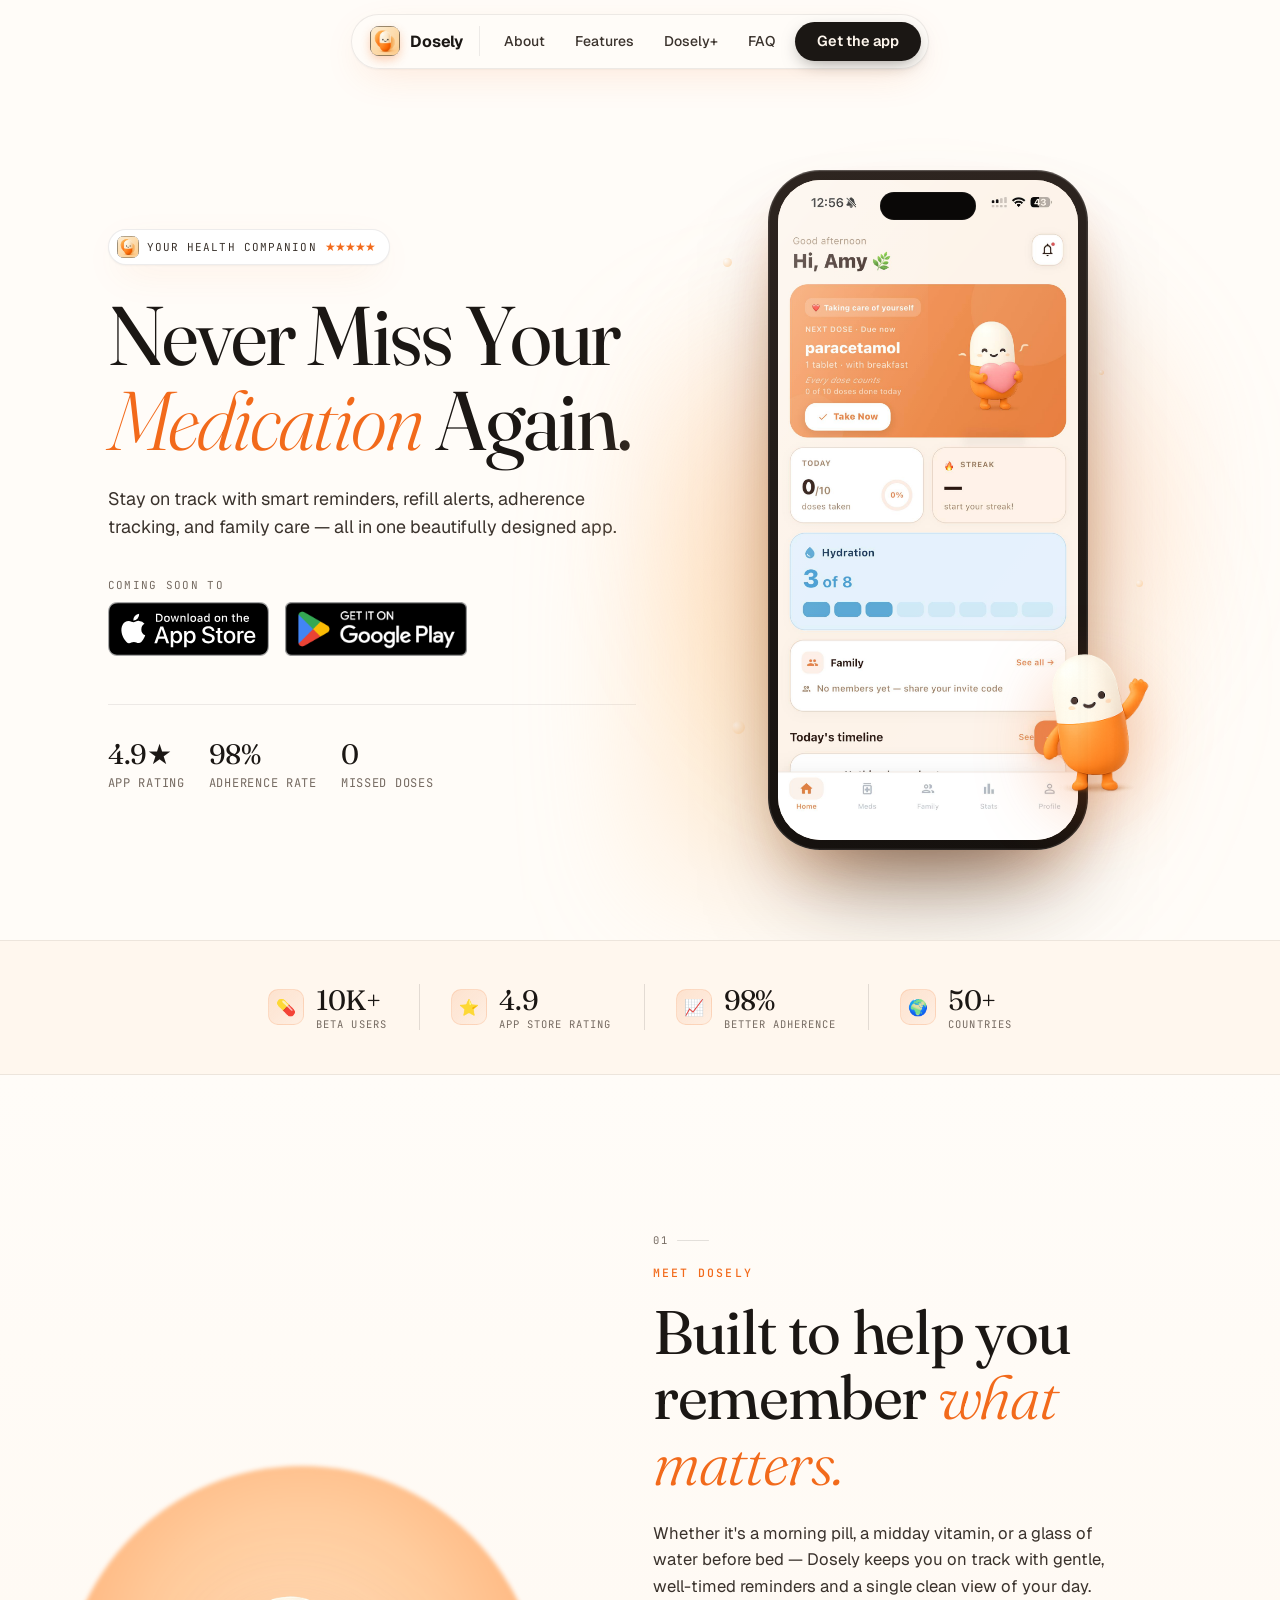
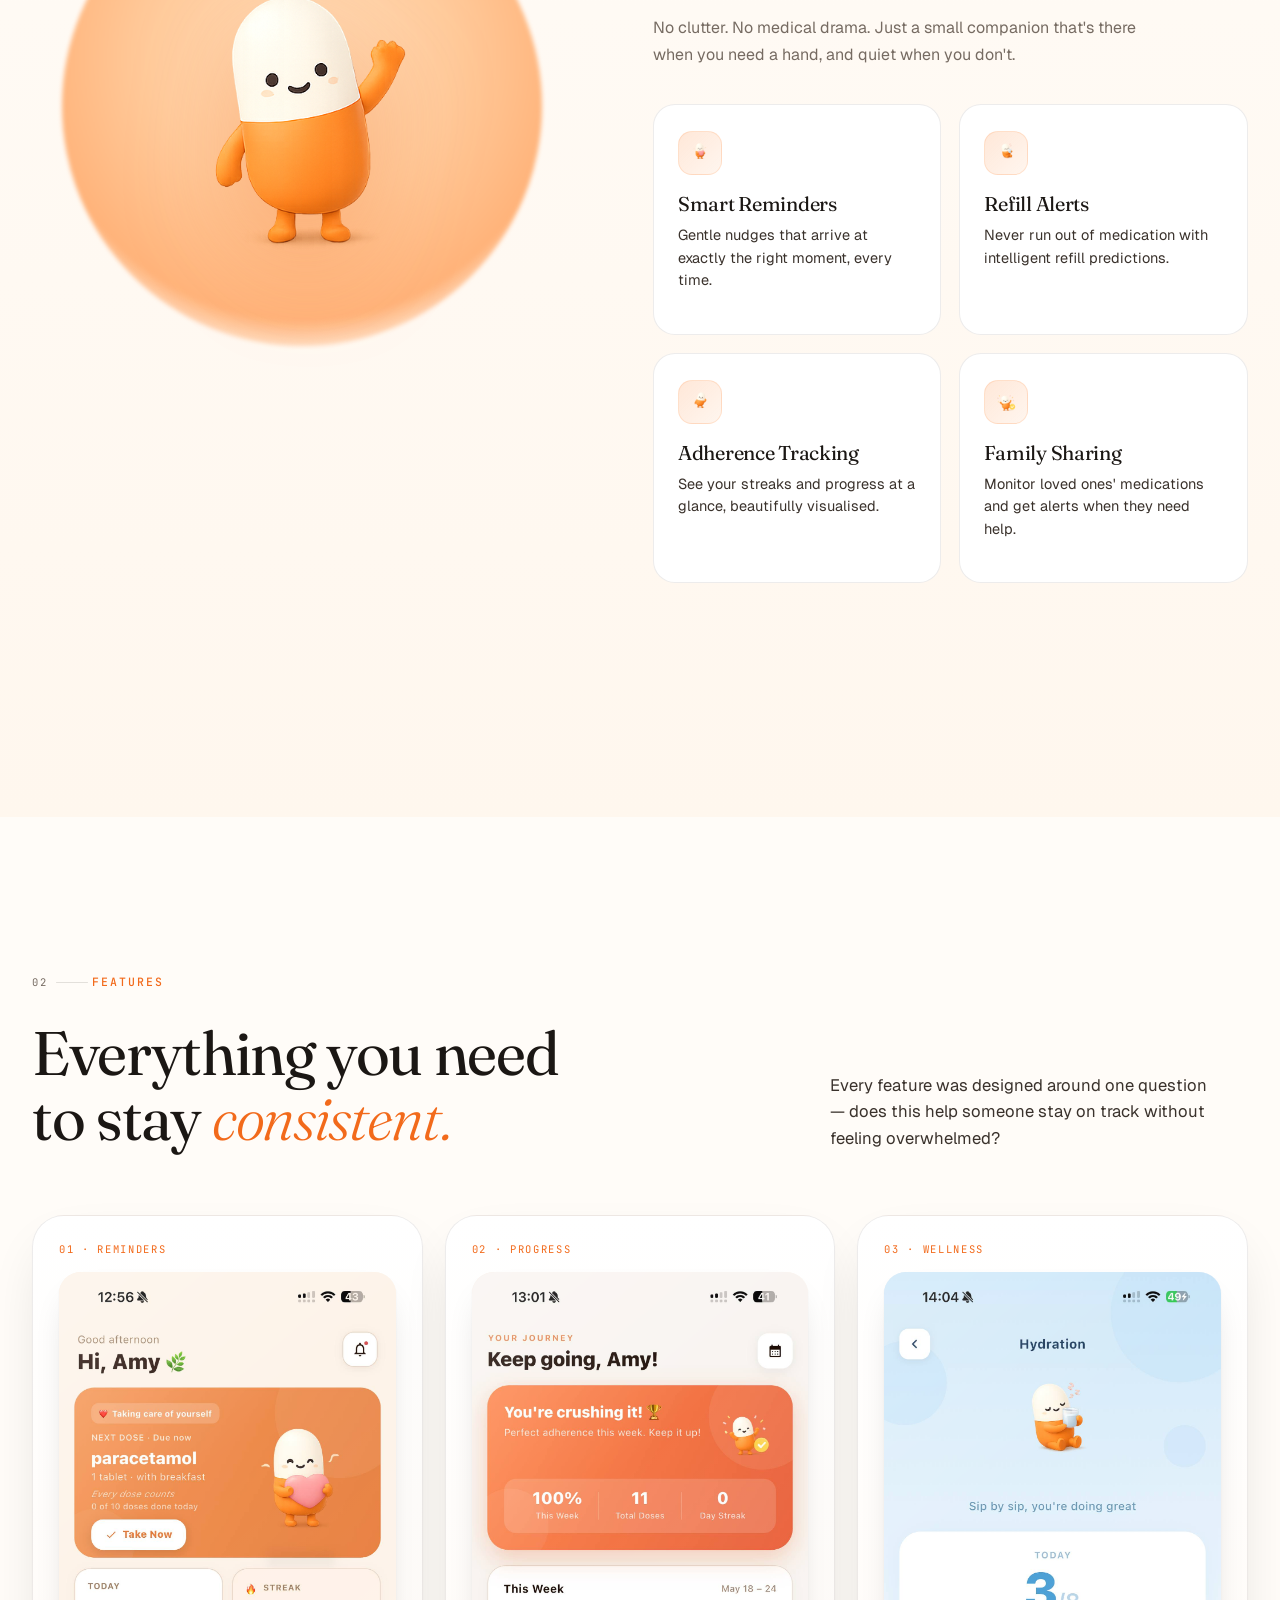
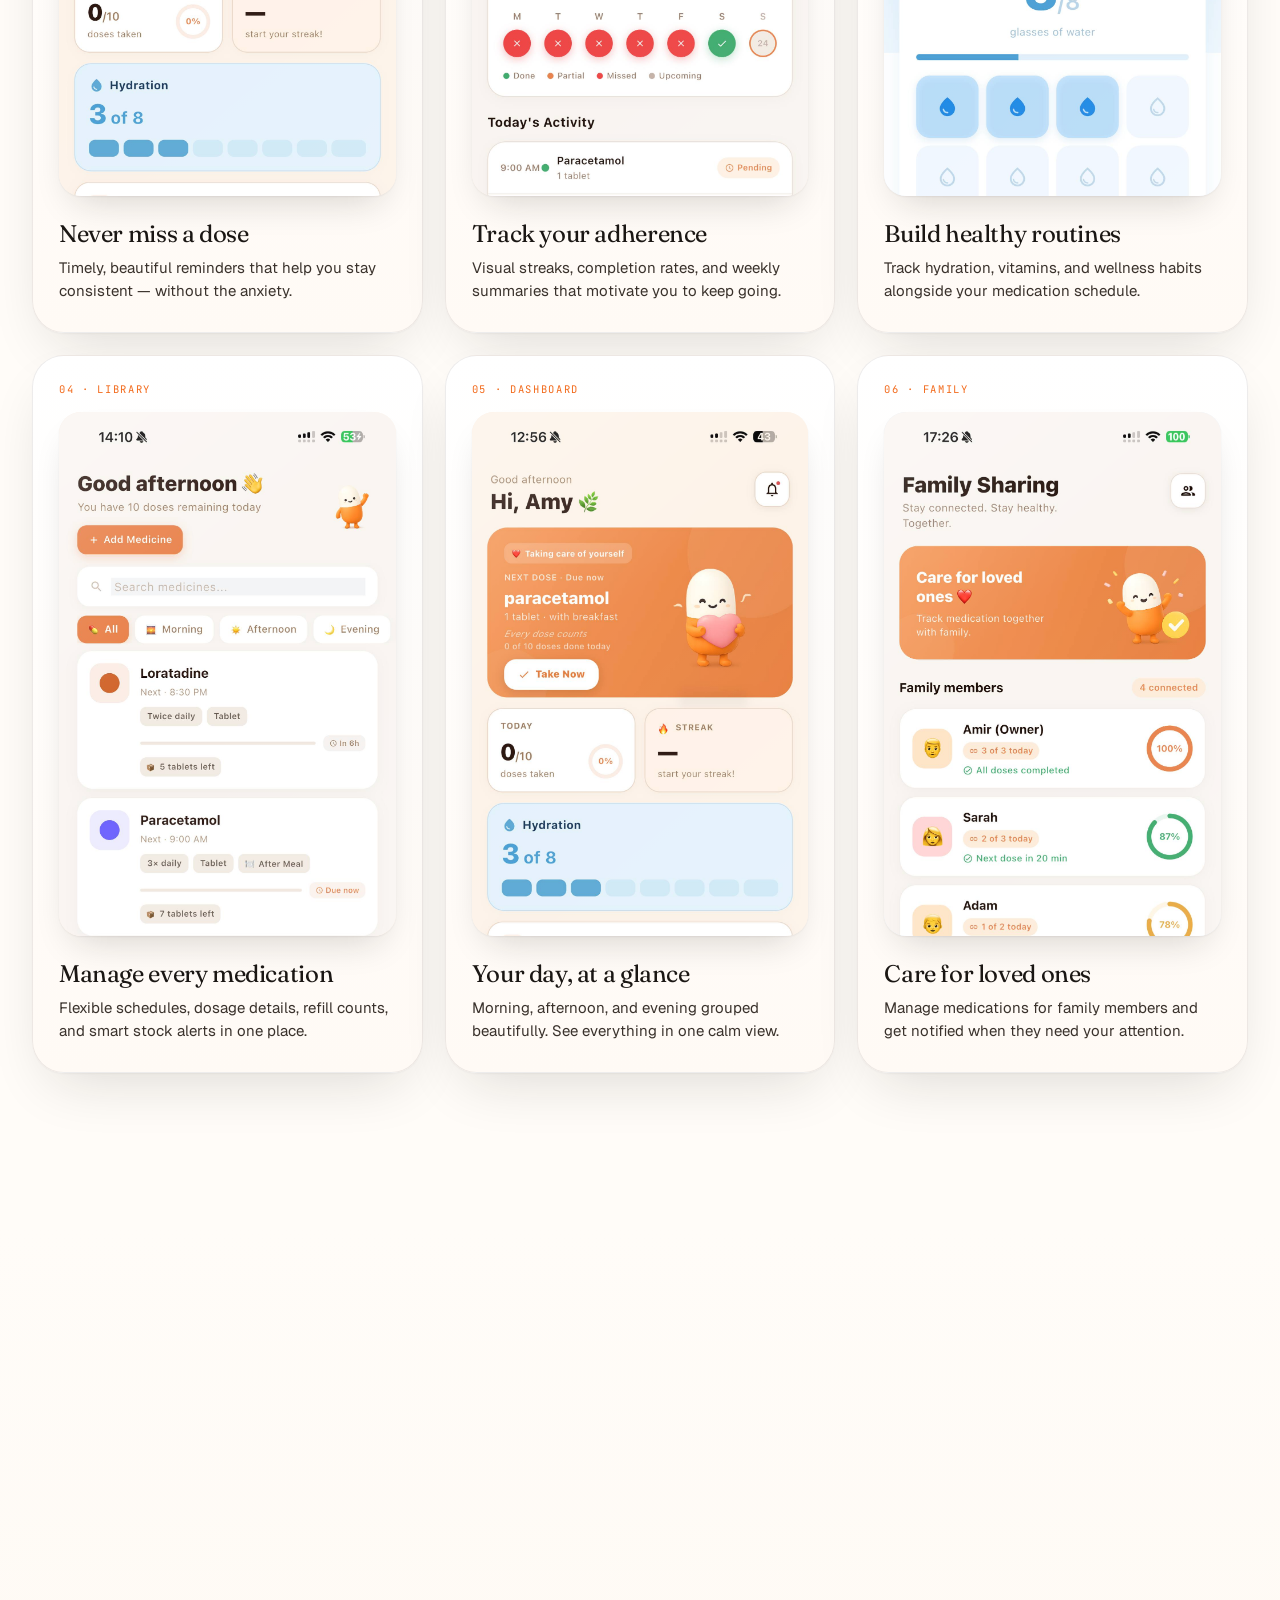
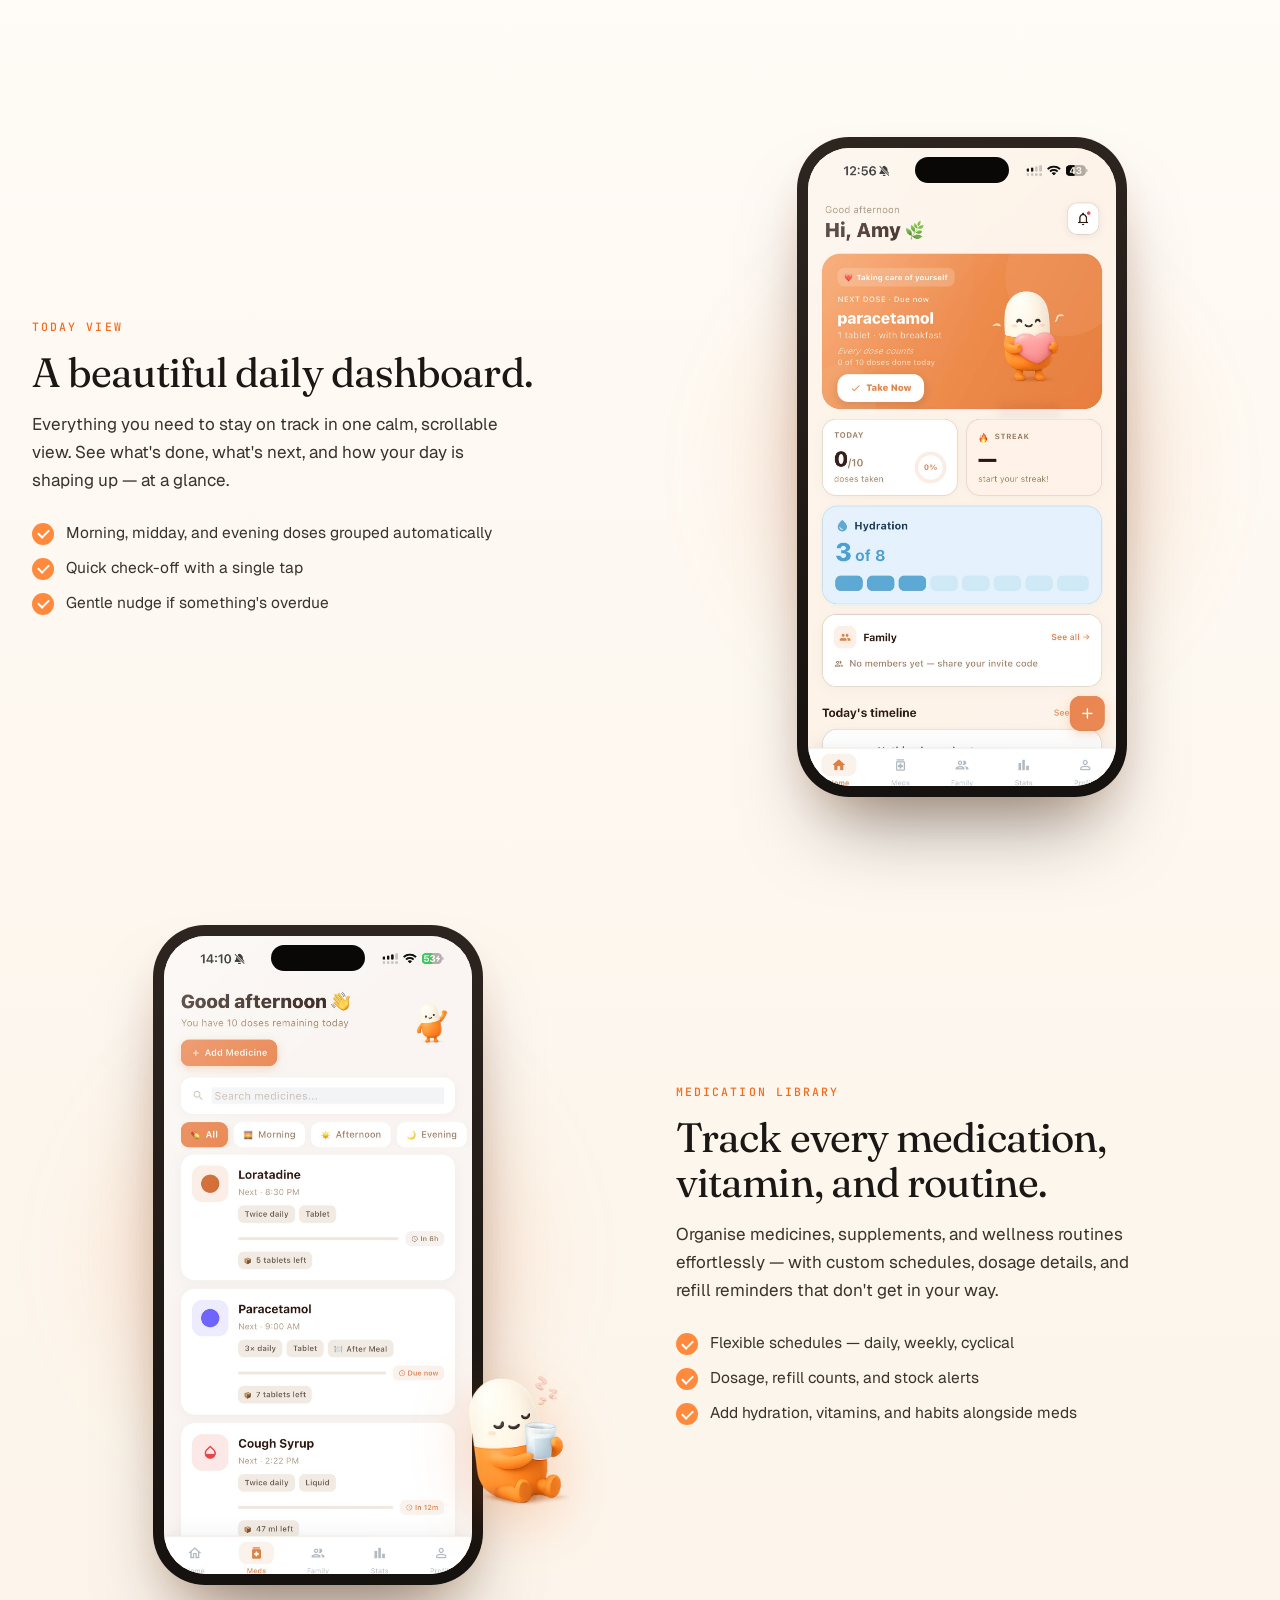
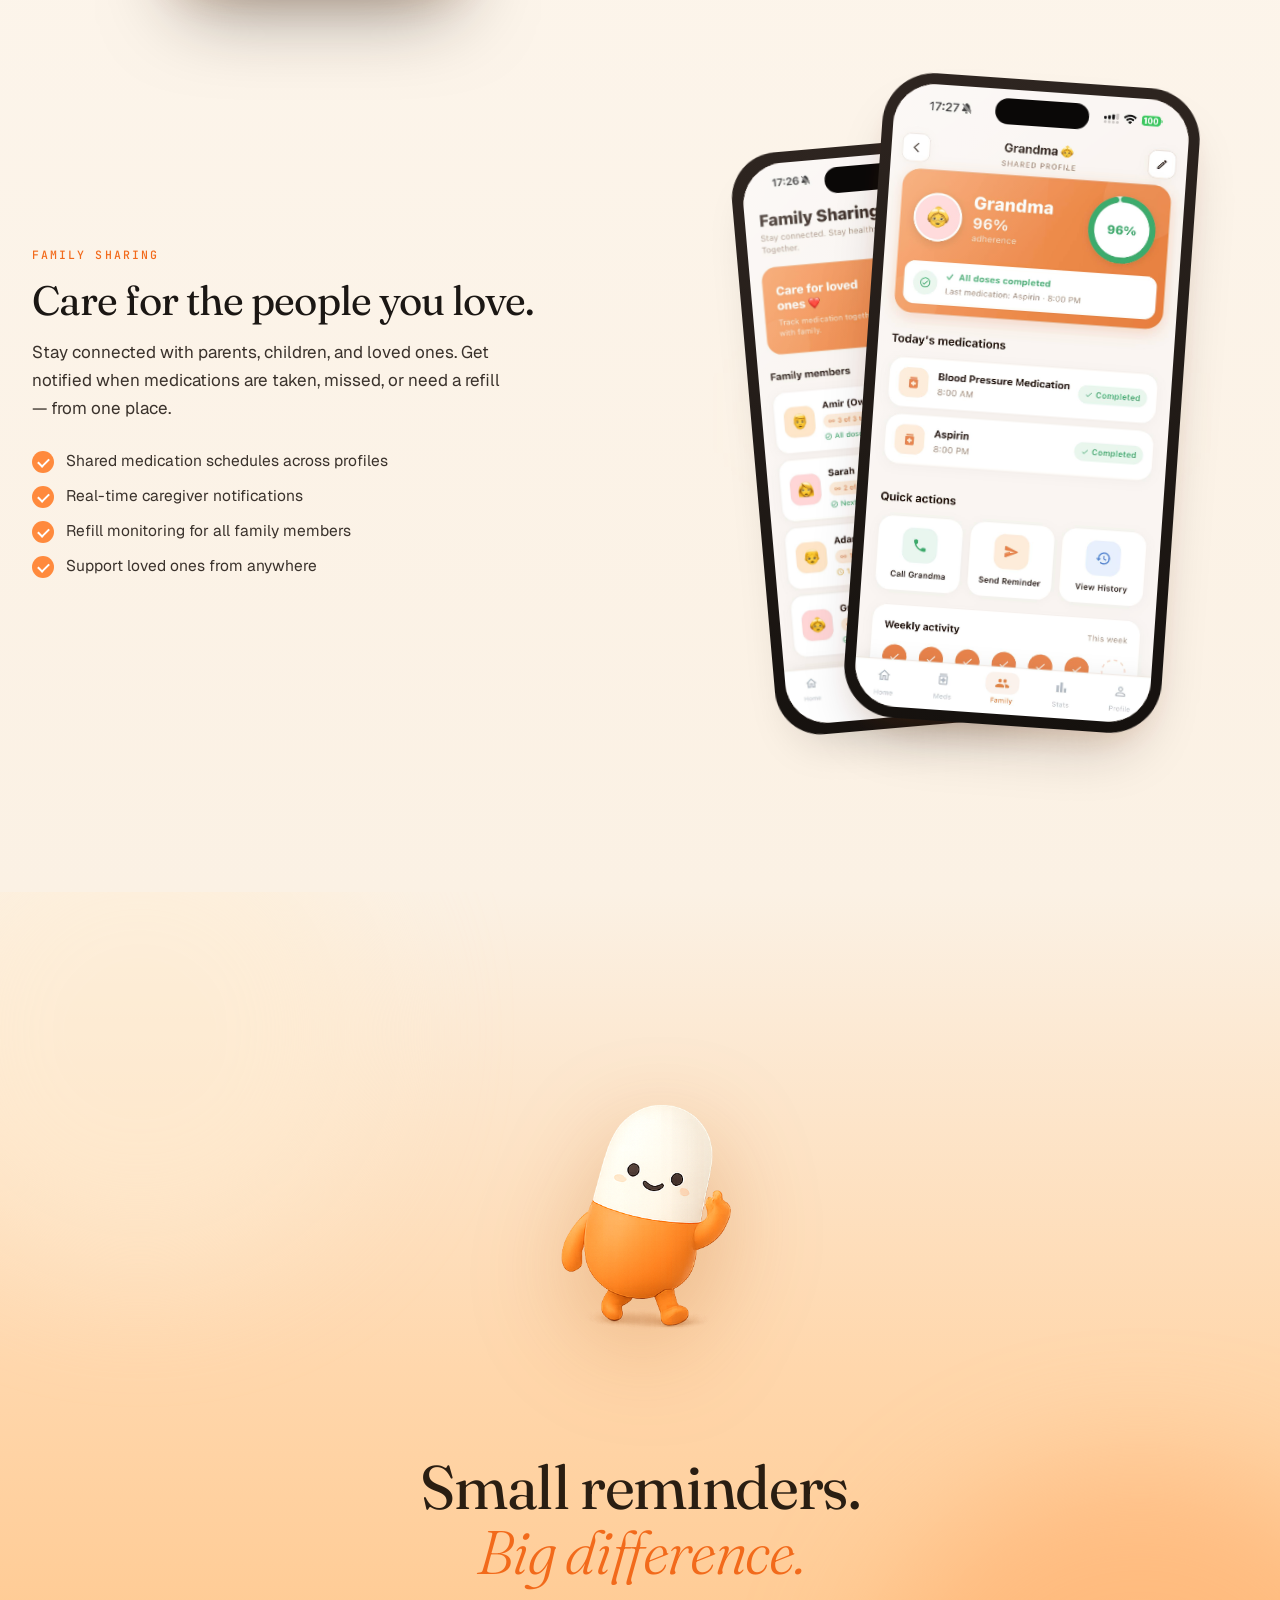
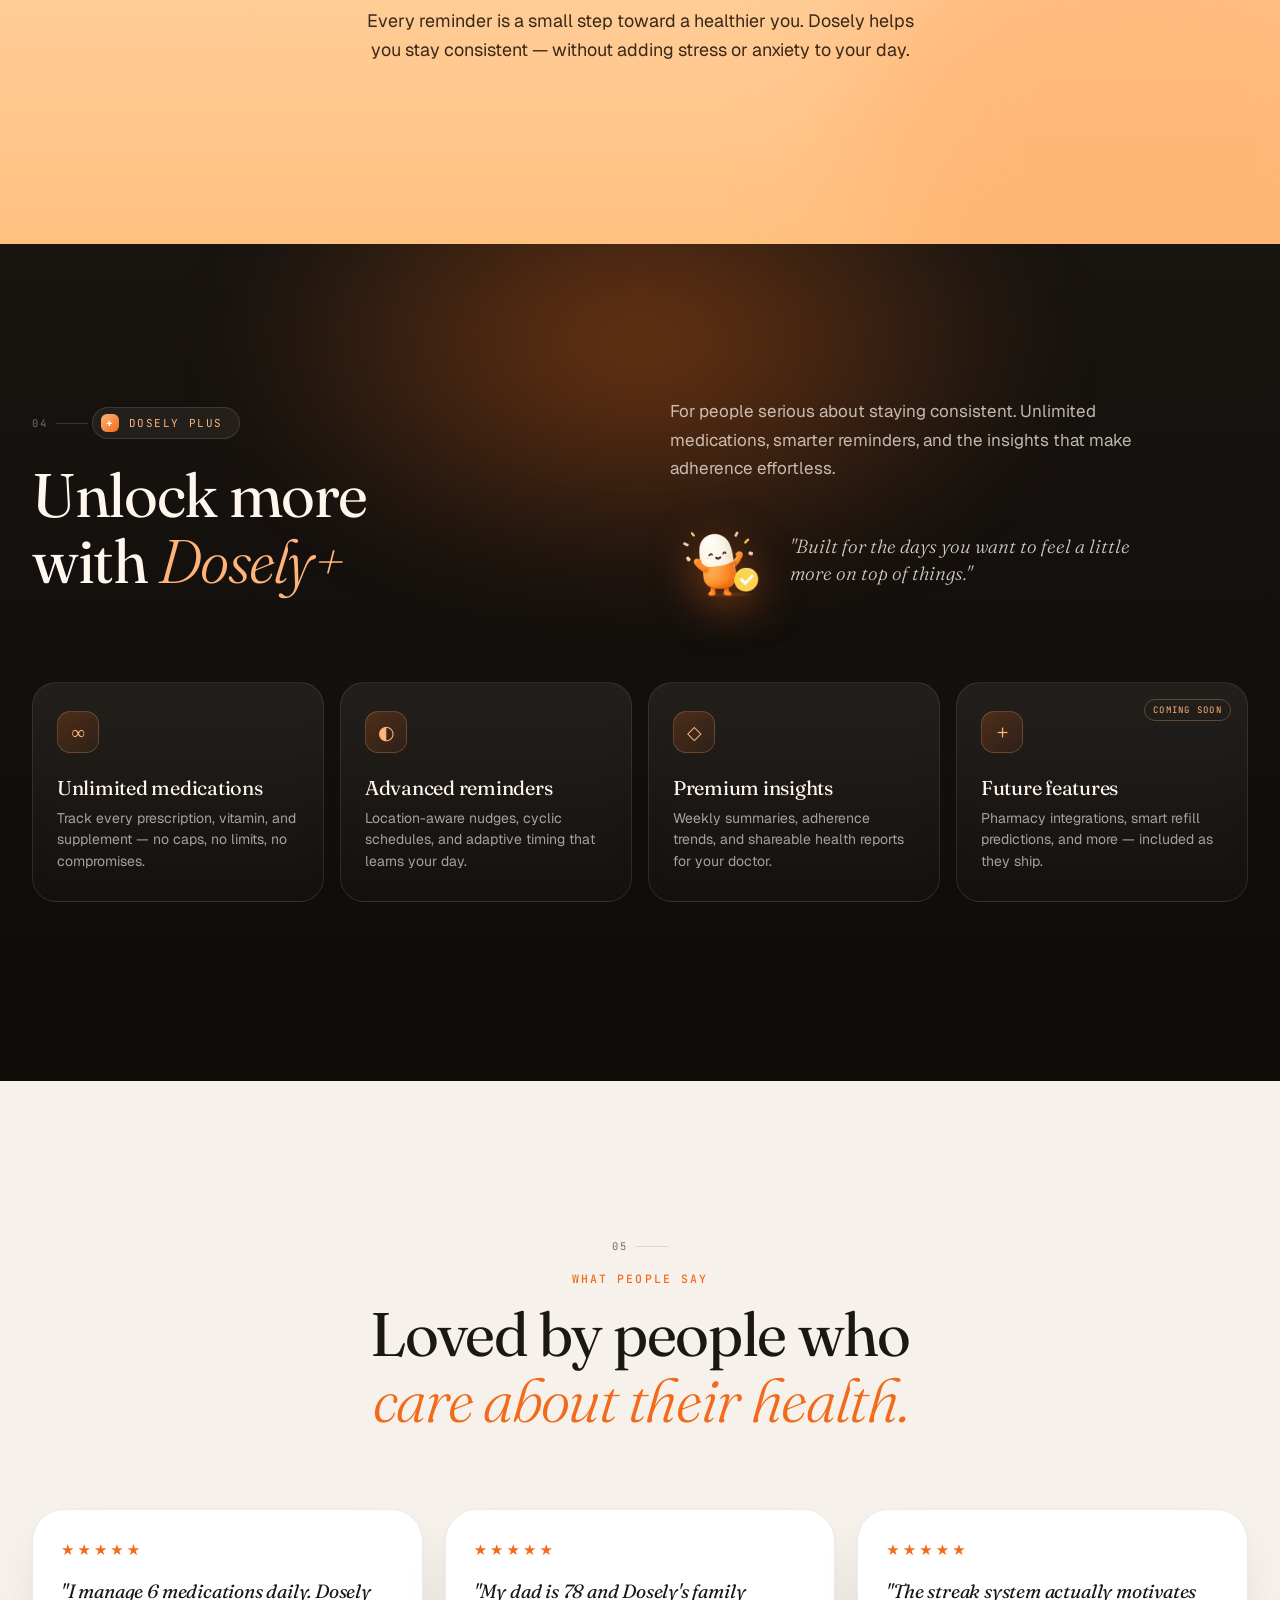
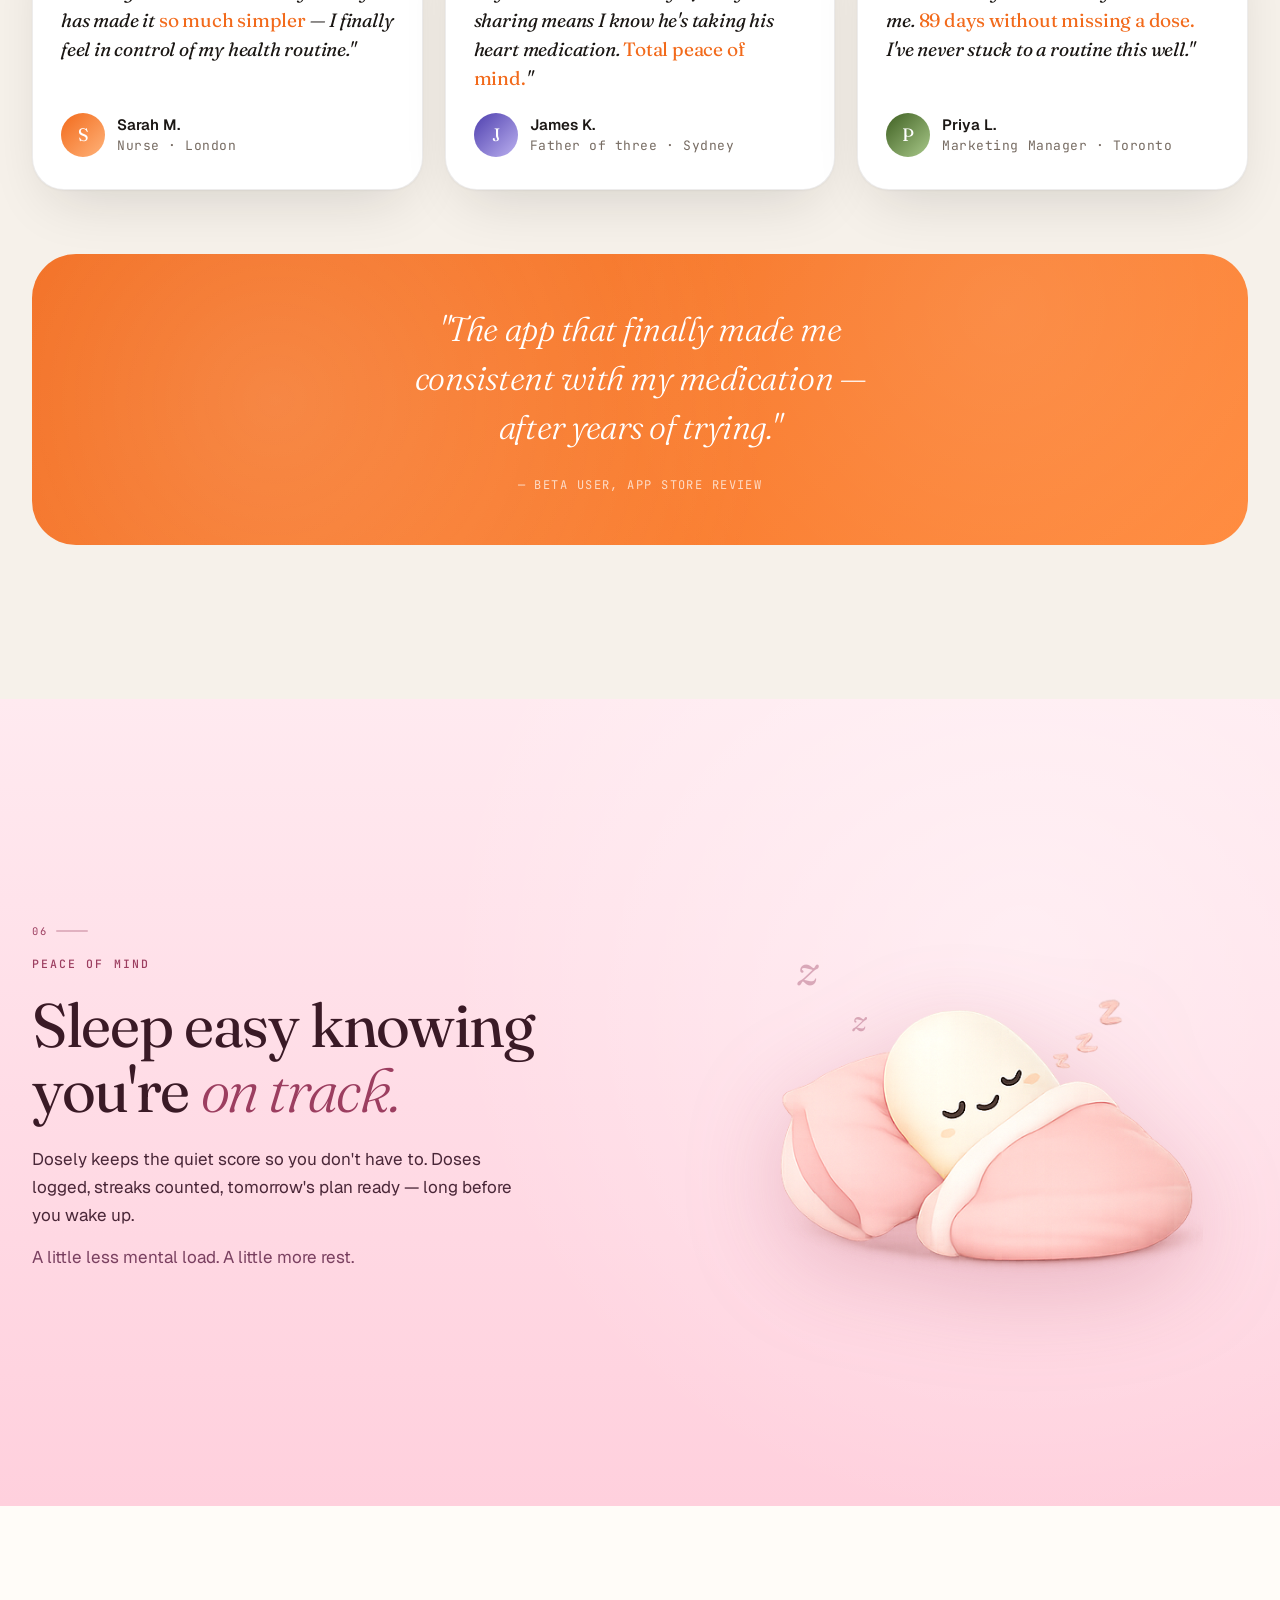
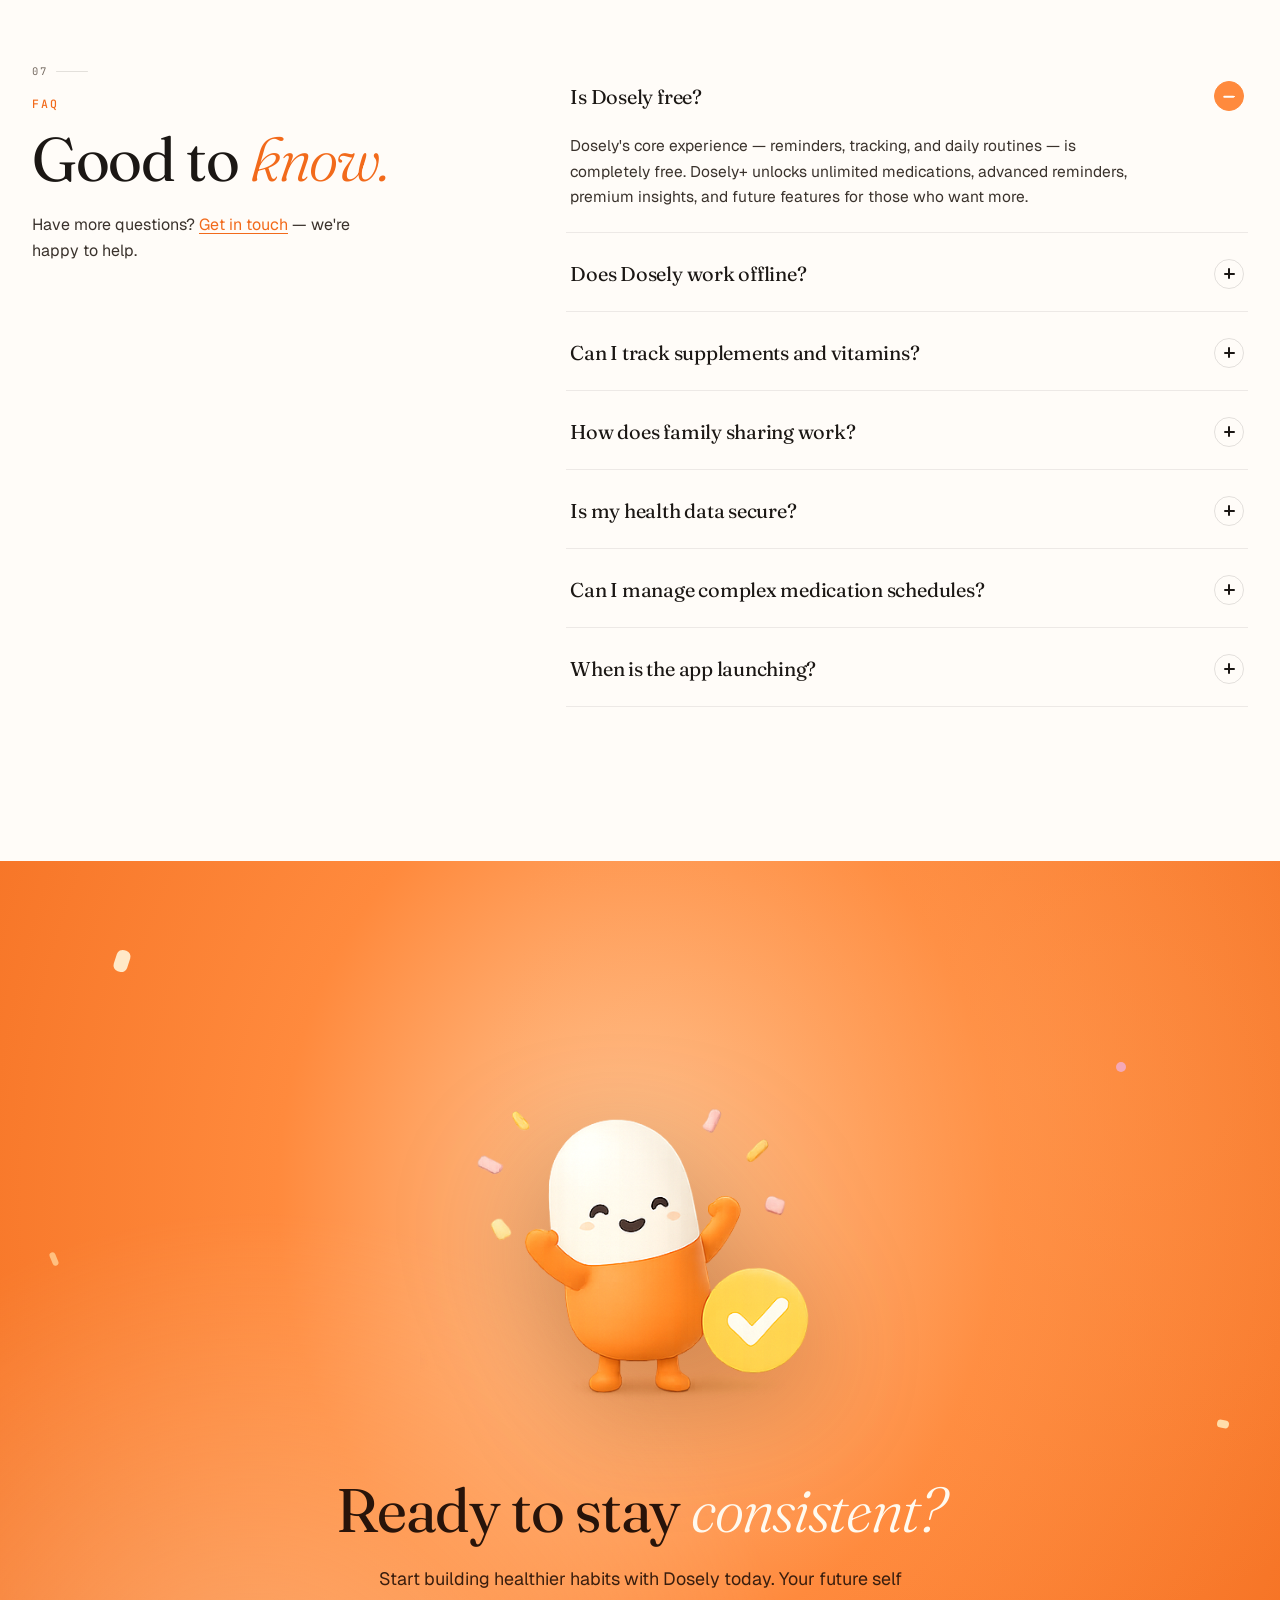
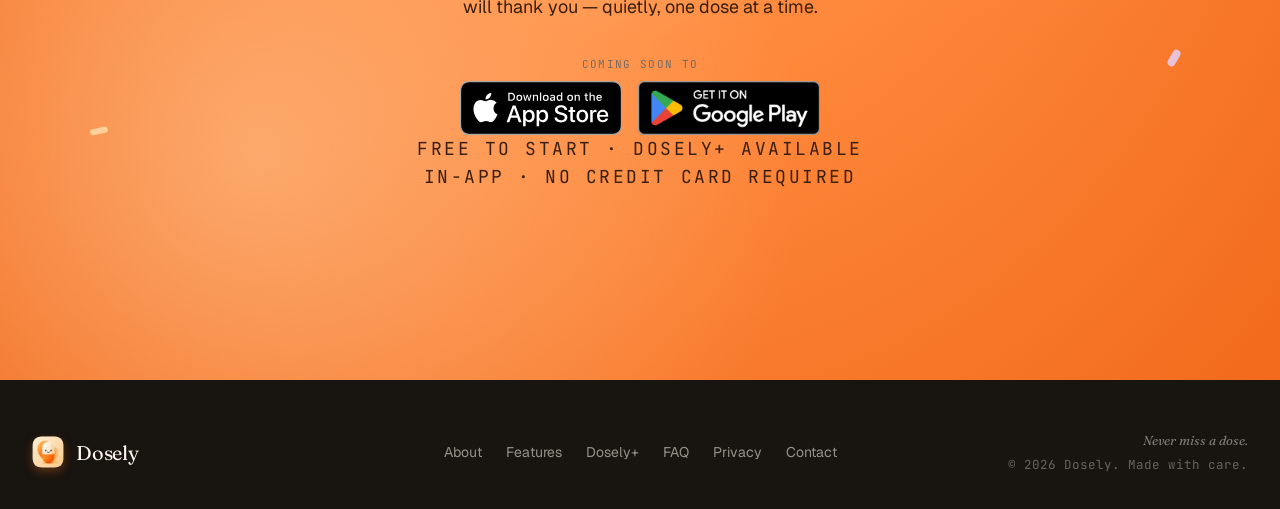
==== index.html @ 5e00725b "Launch Dosely marketing website Production-ready single-page marketing site with hero, benefits, fea" ====
<!doctype html>
<html lang="en">
<head>
<meta charset="utf-8"/>
<meta name="viewport" content="width=device-width,initial-scale=1"/>
<title>Dosely — Never Miss Your Medication Again</title>
<meta name="description" content="Dosely is a smart medication reminder app. Stay on track with beautiful reminders, refill alerts, adherence tracking, and family sharing. Free to download."/>
<meta name="keywords" content="medication reminder app, medicine reminder, pill reminder, family medication tracker, medication adherence app, prescription tracker"/>
<meta name="robots" content="index, follow"/>
<meta name="theme-color" content="#FF8A3D"/>

<!-- Open Graph -->
<meta property="og:type" content="website"/>
<meta property="og:url" content="https://dosely.app/"/>
<meta property="og:title" content="Dosely — Never Miss Your Medication Again"/>
<meta property="og:description" content="Smart medication reminders, refill alerts, adherence tracking, and family sharing. All in one beautifully designed app."/>
<meta property="og:image" content="assets/dosely-homescreen.jpg"/>
<meta property="og:site_name" content="Dosely"/>

<!-- Twitter -->
<meta name="twitter:card" content="summary_large_image"/>
<meta name="twitter:title" content="Dosely — Never Miss Your Medication Again"/>
<meta name="twitter:description" content="Smart medication reminders, refill alerts, adherence tracking, and family sharing. All in one beautifully designed app."/>
<meta name="twitter:image" content="assets/dosely-homescreen.jpg"/>

<!-- Structured Data -->
<script type="application/ld+json">
{
  "@context": "https://schema.org",
  "@type": "MobileApplication",
  "name": "Dosely",
  "description": "Smart medication reminder app with refill alerts, adherence tracking, and family sharing.",
  "operatingSystem": "iOS, Android",
  "applicationCategory": "HealthApplication",
  "offers": { "@type": "Offer", "price": "0", "priceCurrency": "USD" },
  "aggregateRating": { "@type": "AggregateRating", "ratingValue": "4.9", "ratingCount": "2400" }
}
</script>

<!-- Fonts -->
<link rel="preconnect" href="https://fonts.googleapis.com"/>
<link rel="preconnect" href="https://fonts.gstatic.com" crossorigin/>
<link href="https://fonts.googleapis.com/css2?family=Fraunces:ital,opsz,wght@0,9..144,300;0,9..144,400;0,9..144,500;0,9..144,600;1,9..144,300;1,9..144,400&family=Geist:wght@300;400;500;600;700&family=JetBrains+Mono:wght@400;500&display=swap" rel="stylesheet"/>

<style>
/* ============================================================
   TOKENS
   ============================================================ */
:root{
  --orange:#FF8A3D;
  --orange-deep:#F26A1B;
  --orange-soft:#FFB37A;
  --cream:#FFF7EE;
  --cream-2:#FBF1E4;
  --bg:#FFFCF8;
  --warm-gray:#F6F1EA;
  --ink:#1B1714;
  --ink-2:#3A322C;
  --muted:#766B62;
  --line:rgba(27,23,20,.08);
  --line-2:rgba(27,23,20,.12);
  --shadow-soft:0 1px 2px rgba(27,23,20,.04),0 12px 40px -12px rgba(242,106,27,.18);
  --shadow-card:0 1px 2px rgba(27,23,20,.04),0 24px 60px -20px rgba(27,23,20,.16);
  --shadow-deep:0 30px 80px -30px rgba(242,106,27,.45);
  --r-sm:14px;--r-md:22px;--r-lg:32px;--r-xl:44px;
  --nav-h:72px;
}
*{box-sizing:border-box;margin:0;padding:0}
html{scroll-behavior:smooth;-webkit-text-size-adjust:100%}
body{background:var(--bg);color:var(--ink);font-family:'Geist',-apple-system,BlinkMacSystemFont,'SF Pro Text',system-ui,sans-serif;-webkit-font-smoothing:antialiased;text-rendering:optimizeLegibility;overflow-x:hidden}
img{max-width:100%;display:block;height:auto}
a{color:inherit;text-decoration:none}
button{font-family:inherit;cursor:pointer;border:0;background:none;color:inherit}
ul{list-style:none}
:focus-visible{outline:2px solid var(--orange-deep);outline-offset:3px;border-radius:4px}

/* ============================================================
   PROGRESS BAR
   ============================================================ */
#progress{position:fixed;top:0;left:0;height:2.5px;background:linear-gradient(90deg,var(--orange-deep),var(--orange-soft));width:0%;z-index:1000;transition:width .1s linear;border-radius:0 2px 2px 0}

/* ============================================================
   SKIP LINK
   ============================================================ */
.skip-link{position:fixed;top:-100px;left:16px;z-index:9999;padding:10px 20px;background:var(--ink);color:#fff;border-radius:8px;font-size:14px;font-weight:600;transition:top .2s}
.skip-link:focus{top:16px}

/* ============================================================
   TYPE SYSTEM
   ============================================================ */
.eyebrow{font-family:'JetBrains Mono',monospace;font-size:11.5px;letter-spacing:.18em;text-transform:uppercase;color:var(--orange-deep);font-weight:500}
.display{font-family:'Fraunces',serif;font-weight:400;letter-spacing:-.025em;line-height:1.02;font-size:clamp(44px,6.5vw,100px);color:var(--ink);text-wrap:balance}
.display em{font-style:italic;font-weight:300;color:var(--orange-deep)}
.h2{font-family:'Fraunces',serif;font-weight:400;letter-spacing:-.022em;line-height:1.06;font-size:clamp(36px,4.8vw,72px);text-wrap:balance}
.h2 em{font-style:italic;font-weight:300;color:var(--orange-deep)}
.h3{font-family:'Fraunces',serif;font-weight:400;letter-spacing:-.018em;line-height:1.1;font-size:clamp(26px,2.8vw,38px);text-wrap:balance}
.lead{font-size:clamp(16px,1.3vw,20px);color:var(--ink-2);line-height:1.6;font-weight:400;max-width:44ch;text-wrap:pretty}
.body-text{font-size:16px;color:var(--ink-2);line-height:1.65}
.muted{color:var(--muted)}

/* ============================================================
   LAYOUT
   ============================================================ */
.wrap{max-width:1280px;margin:0 auto;padding:0 32px}
@media(max-width:600px){.wrap{padding:0 20px}}

/* ============================================================
   BUTTONS
   ============================================================ */
.btn{display:inline-flex;align-items:center;gap:8px;padding:12px 22px;border-radius:999px;font-weight:600;font-size:14.5px;transition:.25s ease;white-space:nowrap;line-height:1}
.btn-pri{background:var(--ink);color:#FFF7EE;box-shadow:0 6px 18px -6px rgba(27,23,20,.5)}
.btn-pri:hover{transform:translateY(-2px);box-shadow:0 12px 26px -6px rgba(27,23,20,.55)}
.btn-pri:active{transform:translateY(0)}
.btn-orange{background:var(--orange-deep);color:#fff;box-shadow:0 10px 26px -8px rgba(242,106,27,.6);padding:14px 32px;font-size:16px}
.btn-orange:hover{transform:translateY(-2px);background:#E45A12;box-shadow:0 14px 32px -8px rgba(242,106,27,.7)}
.btn-orange:active{transform:translateY(0)}
.btn-ghost{padding:12px 20px;color:var(--ink);font-weight:500;font-size:14.5px;border:1.5px solid var(--line-2);border-radius:999px}
.btn-ghost:hover{border-color:var(--orange-deep);color:var(--orange-deep)}

/* ============================================================
   STORE BADGES
   ============================================================ */
.store-row{display:flex;flex-direction:column;align-items:flex-start;gap:10px;margin-top:32px}
.store-label{font-family:'JetBrains Mono',monospace;font-size:11px;letter-spacing:.12em;text-transform:uppercase;color:var(--muted)}
.store-badges{display:flex;gap:16px;align-items:center;flex-wrap:wrap}
.store-badge{display:inline-flex;transition:transform .2s ease,opacity .2s ease}
.store-badge:hover{transform:translateY(-3px);opacity:.9}
.store-badge img{display:block;height:54px;width:auto}
@media(max-width:480px){
  .store-badges{flex-direction:column;gap:10px;align-items:stretch}
  .store-badge img{height:50px}
  .store-badge{justify-content:center}
}

/* ============================================================
   NAV
   ============================================================ */
.nav{position:fixed;top:14px;left:0;right:0;z-index:500;display:flex;justify-content:center;pointer-events:none}
.nav-inner{pointer-events:auto;display:flex;align-items:center;gap:6px;padding:7px 7px 7px 18px;background:rgba(255,252,248,.82);backdrop-filter:blur(24px) saturate(1.4);-webkit-backdrop-filter:blur(24px) saturate(1.4);border:1px solid var(--line);border-radius:999px;box-shadow:var(--shadow-soft);transition:box-shadow .3s}
.nav-inner:hover{box-shadow:0 2px 4px rgba(27,23,20,.06),0 16px 48px -12px rgba(242,106,27,.22)}
.brand{display:flex;align-items:center;gap:10px;font-weight:700;font-size:16px;letter-spacing:-.01em;padding-right:16px;border-right:1px solid var(--line);margin-right:4px}
.brand-mark{width:30px;height:30px;border-radius:9px;background-image:url('assets/dosely-logo.png');background-size:cover;background-position:center;box-shadow:0 4px 10px rgba(242,106,27,.3)}
.nav-links{display:flex;gap:2px}
.nav-links a{padding:8px 14px;font-size:14px;color:var(--ink-2);border-radius:999px;transition:.2s;font-weight:500}
.nav-links a:hover{background:var(--cream);color:var(--ink)}

/* hamburger */
.nav-menu-btn{display:none;width:36px;height:36px;border-radius:10px;align-items:center;justify-content:center;color:var(--ink);border:1px solid var(--line);transition:.2s}
.nav-menu-btn:hover{background:var(--cream)}
.nav-menu-btn svg{width:18px;height:18px}

/* mobile overlay */
.mobile-nav{display:none;position:fixed;inset:0;z-index:400;background:rgba(255,252,248,.96);backdrop-filter:blur(24px);-webkit-backdrop-filter:blur(24px);flex-direction:column;align-items:center;justify-content:center;gap:8px;opacity:0;transition:opacity .3s}
.mobile-nav.open{display:flex;opacity:1}
.mobile-nav a{font-family:'Fraunces',serif;font-size:clamp(26px,7vw,40px);font-weight:400;letter-spacing:-.02em;color:var(--ink);padding:12px 0;transition:.2s}
.mobile-nav a:hover{color:var(--orange-deep)}
.mobile-nav .close-btn{margin-top:32px;font-family:'JetBrains Mono',monospace;font-size:12px;letter-spacing:.12em;text-transform:uppercase;color:var(--muted);padding:10px 20px;border:1px solid var(--line-2);border-radius:999px}

@media(max-width:780px){
  .nav-links{display:none}
  .nav-menu-btn{display:flex}
}

/* ============================================================
   HERO
   ============================================================ */
.hero{padding:clamp(120px,14vw,160px) 0 80px;min-height:100svh;display:flex;align-items:center;overflow:hidden}
.hero-grid{display:grid;grid-template-columns:1.08fr 1fr;gap:48px;align-items:center}
.hero-eyebrow-badge{display:inline-flex;align-items:center;gap:8px;padding:6px 14px 6px 8px;background:#fff;border:1px solid var(--line);border-radius:999px;font-family:'JetBrains Mono',monospace;font-size:11px;letter-spacing:.1em;text-transform:uppercase;color:var(--ink-2);box-shadow:var(--shadow-soft);margin-bottom:28px}
.hero-eyebrow-badge .dot{width:22px;height:22px;border-radius:7px;background-image:url('assets/dosely-logo.png');background-size:cover;background-position:center}
.hero-eyebrow-badge .stars{color:var(--orange-deep);font-size:12px;letter-spacing:-1px}
.hero h1{margin:0 0 22px}
.hero .lead{margin:0 0 36px;font-size:clamp(17px,1.4vw,21px)}
.hero-cta{display:flex;align-items:center;gap:14px;flex-wrap:wrap}

.hero-meta{display:flex;gap:24px;margin-top:48px;padding-top:32px;border-top:1px solid var(--line);flex-wrap:wrap}
.hero-meta-item{display:flex;flex-direction:column;gap:4px}
.hero-meta-item .k{font-family:'Fraunces',serif;font-size:28px;letter-spacing:-.02em;color:var(--ink)}
.hero-meta-item .v{font-size:12px;color:var(--muted);font-family:'JetBrains Mono',monospace;letter-spacing:.06em;text-transform:uppercase}

/* hero phone stage */
.hero-stage{position:relative;height:700px;display:flex;align-items:center;justify-content:center}
.hero-glow{position:absolute;inset:-40px;background:radial-gradient(circle at 50% 50%,rgba(255,138,61,.5),rgba(255,179,122,.2) 40%,transparent 65%);filter:blur(44px);z-index:0;pointer-events:none}
.hero-glow.b{background:radial-gradient(circle at 30% 70%,rgba(255,209,154,.6),transparent 55%);filter:blur(60px)}

.phone{position:relative;z-index:2;width:320px;height:680px;border-radius:52px;background:linear-gradient(175deg,#2E2520,#15110E);padding:10px;box-shadow:
  0 60px 100px -40px rgba(27,23,20,.6),
  0 30px 60px -20px rgba(242,106,27,.38),
  inset 0 0 0 1.5px rgba(255,255,255,.09),
  inset 0 1px 0 rgba(255,255,255,.14);
  animation:float 8s ease-in-out infinite;will-change:transform}
.phone-screen{width:100%;height:100%;border-radius:43px;overflow:hidden;position:relative;background:#FFF1E2}
.phone-screen .shot{position:absolute;inset:0;width:100%;height:100%;object-fit:cover;object-position:top center}
.phone-screen .gloss{position:absolute;inset:0;border-radius:43px;pointer-events:none;background:linear-gradient(130deg,rgba(255,255,255,.26) 0%,rgba(255,255,255,.04) 30%,transparent 50%,rgba(255,255,255,.06) 100%);mix-blend-mode:screen;z-index:3}
.phone-screen .glare{position:absolute;top:0;left:0;width:50%;height:100%;border-radius:43px;pointer-events:none;background:linear-gradient(115deg,rgba(255,255,255,.16),rgba(255,255,255,0) 55%);z-index:4}
.phone-notch{position:absolute;top:12px;left:50%;transform:translateX(-50%);width:96px;height:28px;background:#0A0807;border-radius:999px;z-index:5;box-shadow:inset 0 0 0 1px rgba(255,255,255,.04)}

.hero-mascot{position:absolute;z-index:3;width:210px;right:-24px;bottom:40px;animation:float 7s ease-in-out infinite .5s;filter:drop-shadow(0 22px 36px rgba(242,106,27,.38));pointer-events:none}

.particle{position:absolute;border-radius:999px;background:radial-gradient(circle at 30% 30%,#fff,#FFD09A 70%,transparent);opacity:.55;z-index:1;pointer-events:none}
.particle.p1{width:9px;height:9px;top:14%;left:8%;animation:drift 6s ease-in-out infinite}
.particle.p2{width:5px;height:5px;top:30%;right:14%;animation:drift 7s ease-in-out infinite .8s}
.particle.p3{width:13px;height:13px;bottom:18%;left:10%;animation:drift 8s ease-in-out infinite 1.2s;opacity:.45}
.particle.p4{width:7px;height:7px;top:60%;right:6%;animation:drift 6.5s ease-in-out infinite .4s}
.particle.p5{width:4px;height:4px;top:48%;left:18%;animation:drift 7.5s ease-in-out infinite 1.6s}

@media(max-width:980px){
  .hero-grid{grid-template-columns:1fr;gap:40px;text-align:center}
  .hero .lead,.hero h1,.hero-cta,.hero-meta{margin-left:auto;margin-right:auto}
  .hero .lead{max-width:38ch;margin-left:auto;margin-right:auto}
  .hero-cta{justify-content:center}
  .hero-meta{justify-content:center}
  .hero-eyebrow-badge{margin-bottom:20px}
  .hero-stage{height:580px;margin-top:0}
  .hero-mascot{width:170px;right:-8px;bottom:20px}
  .phone{width:280px;height:600px}
}
@media(max-width:520px){
  .hero-stage{height:500px}
  .phone{width:240px;height:520px;border-radius:44px}
  .phone-screen{border-radius:35px}
  .phone-notch{width:80px;height:22px}
  .hero-mascot{width:130px;right:-6px}
}

/* ============================================================
   SOCIAL PROOF BAR
   ============================================================ */
.proof-bar{padding:28px 0;border-top:1px solid var(--line);border-bottom:1px solid var(--line);background:var(--cream);overflow:hidden}
.proof-inner{display:flex;justify-content:center;align-items:center;gap:0;flex-wrap:wrap}
.proof-item{display:flex;align-items:center;gap:12px;padding:14px 32px;position:relative}
.proof-item+.proof-item::before{content:"";position:absolute;left:0;top:20%;height:60%;width:1px;background:var(--line-2)}
.proof-item .pi-num{font-family:'Fraunces',serif;font-size:28px;letter-spacing:-.02em;color:var(--ink);font-weight:400}
.proof-item .pi-label{font-family:'JetBrains Mono',monospace;font-size:10.5px;letter-spacing:.1em;text-transform:uppercase;color:var(--muted);line-height:1.4}
.proof-item .pi-icon{width:36px;height:36px;border-radius:10px;background:linear-gradient(135deg,rgba(242,106,27,.15),rgba(242,106,27,.05));border:1px solid rgba(242,106,27,.15);display:grid;place-items:center;font-size:16px;flex:none}
@media(max-width:700px){
  .proof-item{padding:12px 16px}
  .proof-item .pi-num{font-size:22px}
  .proof-item+.proof-item::before{display:none}
}
@media(max-width:440px){.proof-inner{flex-direction:column;gap:0}.proof-item{width:100%;justify-content:center}}

/* ============================================================
   BENEFITS (Meet Dosely)
   ============================================================ */
.benefits{padding:clamp(100px,12vw,160px) 0;background:linear-gradient(180deg,var(--bg) 0%,var(--cream) 100%);position:relative;overflow:hidden}
.benefits-top{display:grid;grid-template-columns:1fr 1.1fr;gap:80px;align-items:center;margin-bottom:80px}
.benefits-mascot-wrap{position:relative;display:flex;justify-content:center;align-items:center;min-height:480px}
.meet-bg-circle{position:absolute;width:480px;height:480px;border-radius:999px;background:radial-gradient(circle at 50% 40%,#FFE0BE 0%,#FFCB9C 40%,var(--orange-soft) 70%,transparent 82%);filter:blur(2px)}
.meet-mascot{position:relative;width:380px;animation:float 8s ease-in-out infinite;filter:drop-shadow(0 28px 48px rgba(242,106,27,.32))}
.benefits-text .eyebrow{display:block;margin-bottom:20px}
.benefits-text h2{margin:0 0 24px}
.benefits-text p{margin:0 0 16px}

.benefit-cards{display:grid;grid-template-columns:repeat(2,1fr);gap:18px;margin-top:40px}
.bcard{padding:26px 24px;background:#fff;border:1px solid var(--line);border-radius:var(--r-md);transition:.35s cubic-bezier(.2,.7,.2,1);position:relative;overflow:hidden}
.bcard::after{content:"";position:absolute;inset:0;background:linear-gradient(135deg,rgba(242,106,27,.06),transparent 60%);opacity:0;transition:.35s;pointer-events:none}
.bcard:hover{transform:translateY(-4px);box-shadow:0 20px 48px -16px rgba(242,106,27,.2)}
.bcard:hover::after{opacity:1}
.bcard .bicon{width:44px;height:44px;border-radius:14px;background:linear-gradient(135deg,rgba(255,138,61,.2),rgba(255,179,122,.12));border:1px solid rgba(255,138,61,.18);display:flex;align-items:center;justify-content:center;margin-bottom:16px}
.bcard .bicon img{width:24px;height:24px;object-fit:contain}
.bcard h4{font-family:'Fraunces',serif;font-size:20px;font-weight:400;letter-spacing:-.014em;color:var(--ink);margin-bottom:8px}
.bcard p{font-size:14.5px;color:var(--ink-2);line-height:1.55}

@media(max-width:980px){
  .benefits-top{grid-template-columns:1fr;gap:40px;text-align:center}
  .benefits-mascot-wrap{min-height:360px;order:-1}
  .meet-bg-circle{width:340px;height:340px}
  .meet-mascot{width:280px}
  .benefit-cards{gap:14px}
}
@media(max-width:560px){.benefit-cards{grid-template-columns:1fr}}

/* ============================================================
   FEATURES
   ============================================================ */
.features{padding:clamp(100px,12vw,160px) 0;background:var(--bg)}
.features-head{display:flex;justify-content:space-between;align-items:flex-end;gap:40px;margin-bottom:64px}
.features-head h2{margin:0;max-width:16ch}
.features-head .lead{margin:0;max-width:38ch}
.features-grid{display:grid;grid-template-columns:repeat(3,1fr);gap:22px}
.fcard{position:relative;padding:26px 26px 30px;background:linear-gradient(180deg,#fff,#FFFAF5);border:1px solid var(--line);border-radius:var(--r-lg);box-shadow:var(--shadow-card);transition:.4s cubic-bezier(.2,.7,.2,1);overflow:hidden;display:flex;flex-direction:column}
.fcard::before{content:"";position:absolute;top:-60px;right:-60px;width:220px;height:220px;border-radius:999px;background:radial-gradient(circle,rgba(255,138,61,.14),transparent 70%);opacity:0;transition:.5s;pointer-events:none}
.fcard:hover{transform:translateY(-6px);box-shadow:0 28px 56px -18px rgba(242,106,27,.28),0 1px 2px rgba(0,0,0,.04)}
.fcard:hover::before{opacity:1}
.fcard:hover .fshot-frame{transform:translateY(-3px)}
.fcard .ftag{font-family:'JetBrains Mono',monospace;font-size:10.5px;letter-spacing:.16em;text-transform:uppercase;color:var(--orange-deep);margin-bottom:16px;display:block}
.fshot-frame{position:relative;width:100%;aspect-ratio:9/14;border-radius:22px;overflow:hidden;background:#FFF1E2;margin-bottom:24px;box-shadow:0 1px 2px rgba(27,23,20,.06),0 18px 38px -16px rgba(27,23,20,.2),inset 0 0 0 1px rgba(255,255,255,.55);transition:.5s cubic-bezier(.2,.7,.2,1)}
.fshot-frame.cool{background:#E6F0FA}
.fshot-frame.lavender{background:#EDE8FB}
.fshot{width:100%;height:100%;object-fit:cover;object-position:top center;display:block}
.fshot-frame::after{content:"";position:absolute;inset:0;border-radius:22px;pointer-events:none;background:linear-gradient(140deg,rgba(255,255,255,.2) 0%,transparent 40%,rgba(255,255,255,.07) 100%);mix-blend-mode:screen}
.fcard h3{margin:0 0 8px;font-family:'Fraunces',serif;font-weight:400;font-size:24px;letter-spacing:-.016em;line-height:1.15;color:var(--ink)}
.fcard p{margin:0;font-size:15px;color:var(--ink-2);line-height:1.55}

@media(max-width:1100px){.features-grid{grid-template-columns:repeat(2,1fr)}}
@media(max-width:700px){.features-grid{grid-template-columns:1fr}.features-head{flex-direction:column;align-items:flex-start}}

/* ============================================================
   SHOWCASE
   ============================================================ */
.showcase{padding:clamp(100px,12vw,160px) 0 clamp(100px,14vw,180px);background:linear-gradient(180deg,var(--bg),var(--cream-2));overflow:hidden}
.showcase-intro{text-align:center;max-width:760px;margin:0 auto clamp(60px,8vw,100px)}
.showcase-intro h2{margin:14px 0 22px}
.showcase-intro .lead{margin:0 auto;text-align:center}

.show-row{display:grid;grid-template-columns:1fr 1fr;gap:72px;align-items:center;margin-bottom:clamp(80px,10vw,140px)}
.show-row:last-child{margin-bottom:0}
.show-row.reverse .show-text{order:2}
.show-row.reverse .show-stage{order:1}
.show-text .eyebrow{display:block;margin-bottom:16px}
.show-text h3{margin:0 0 16px;font-family:'Fraunces',serif;font-weight:400;font-size:clamp(30px,3.2vw,46px);letter-spacing:-.022em;line-height:1.08}
.show-text p{margin:0 0 28px;font-size:17px;color:var(--ink-2);line-height:1.65;max-width:44ch}
.show-bullets{display:flex;flex-direction:column;gap:12px}
.show-bullets li{display:flex;align-items:flex-start;gap:12px;font-size:15.5px;color:var(--ink-2);line-height:1.45}
.tick{width:22px;height:22px;border-radius:999px;background:var(--orange);display:grid;place-items:center;flex:none;position:relative;margin-top:1px}
.tick::after{content:"";width:9px;height:5px;border-left:2px solid #fff;border-bottom:2px solid #fff;transform:rotate(-45deg);margin-top:-2px}

.show-stage{position:relative;display:flex;justify-content:center;align-items:center;min-height:600px}
.show-glow{position:absolute;inset:0;background:radial-gradient(circle at 50% 50%,rgba(255,138,61,.3),transparent 60%);filter:blur(32px);pointer-events:none}
.show-phone{position:relative;z-index:2;width:290px;height:580px;border-radius:46px;background:linear-gradient(175deg,#2E2520,#15110E);padding:11px;box-shadow:0 50px 80px -30px rgba(27,23,20,.5),0 20px 50px -20px rgba(242,106,27,.28);animation:float-r 9s ease-in-out infinite;will-change:transform}
.show-phone.lg{width:330px;height:660px;border-radius:52px;padding:11px}
.show-phone .gloss{position:absolute;inset:11px;border-radius:42px;pointer-events:none;background:linear-gradient(140deg,rgba(255,255,255,.22) 0%,rgba(255,255,255,0) 32%,transparent 70%,rgba(255,255,255,.07) 100%);mix-blend-mode:screen;z-index:3}
.show-phone .glare{position:absolute;top:11px;left:11px;width:50%;height:calc(100% - 22px);border-radius:42px;pointer-events:none;background:linear-gradient(115deg,rgba(255,255,255,.15),rgba(255,255,255,0) 55%);z-index:4}
.show-phone .notch{position:absolute;top:20px;left:50%;transform:translateX(-50%);width:94px;height:26px;background:#0A0807;border-radius:999px;z-index:5}
.show-phone .sshot{position:absolute;inset:11px;border-radius:42px;overflow:hidden;background:#FFF1E2}
.show-phone .sshot img{width:100%;height:100%;object-fit:cover;object-position:top center}

.show-mascot{position:absolute;width:190px;z-index:3;filter:drop-shadow(0 16px 28px rgba(242,106,27,.28));animation:float 7s ease-in-out infinite;pointer-events:none}
.show-mascot.left{left:0;bottom:30px}
.show-mascot.right{right:-8px;bottom:20px;width:210px;z-index:4}

/* dual phone */
.duo{position:relative;width:100%;height:100%;display:flex;justify-content:center;align-items:center}
.duo .show-phone{position:absolute;animation:none}
.duo .show-phone.back{transform:translate(-68px,22px) rotate(-5deg);z-index:1;width:282px;height:584px;border-radius:46px;padding:10px;box-shadow:0 24px 48px -24px rgba(27,23,20,.22);animation:float 9s ease-in-out infinite}
.duo .show-phone.front{transform:translate(60px,-10px) rotate(4deg);z-index:2;width:318px;height:646px;border-radius:52px;padding:10px;box-shadow:0 32px 64px -28px rgba(27,23,20,.32),0 16px 36px -18px rgba(242,106,27,.2);animation:float-r 8s ease-in-out infinite}
.duo .show-glow{position:absolute;inset:-20px;background:radial-gradient(circle at 50% 50%,rgba(255,160,80,.4),rgba(255,210,160,.15) 40%,transparent 70%);filter:blur(40px)}

@media(max-width:980px){
  .show-row{grid-template-columns:1fr;gap:40px;margin-bottom:72px}
  .show-row.reverse .show-text,.show-row.reverse .show-stage{order:initial}
  .show-stage{min-height:480px}
  .show-phone.lg{width:286px;height:572px}
  .duo .show-phone.back{transform:translate(-44px,16px) rotate(-4deg);width:226px;height:464px;border-radius:38px}
  .duo .show-phone.front{transform:translate(40px,-6px) rotate(3deg);width:258px;height:522px;border-radius:44px}
}
@media(max-width:520px){
  .show-phone.lg{width:240px;height:480px;border-radius:44px}
  .duo .show-phone.back{transform:translate(-28px,12px) rotate(-4deg);width:180px;height:372px;border-radius:32px;padding:8px}
  .duo .show-phone.front{transform:translate(26px,-4px) rotate(3deg);width:204px;height:416px;border-radius:36px;padding:8px}
}

/* ============================================================
   EMOTIONAL
   ============================================================ */
.emo{padding:clamp(120px,14vw,200px) 0;background:linear-gradient(180deg,var(--cream-2) 0%,#FFD7AC 50%,#FFC180 100%);text-align:center;position:relative;overflow:hidden}
.emo::before,.emo::after{content:"";position:absolute;border-radius:999px;filter:blur(64px);opacity:.5;pointer-events:none}
.emo::before{width:480px;height:480px;background:#FFEDD3;top:-100px;left:-100px}
.emo::after{width:560px;height:560px;background:#FFAA66;bottom:-180px;right:-140px}
.emo-inner{position:relative;z-index:1;max-width:760px;margin:0 auto;padding:0 24px}
.emo-mascot{width:clamp(240px,40vw,340px);margin:0 auto 44px;animation:float 7s ease-in-out infinite;filter:drop-shadow(0 28px 48px rgba(180,80,0,.28))}
.emo h2{margin:0 0 22px;color:#2A1E12}
.emo p{font-size:clamp(17px,1.4vw,20px);line-height:1.6;color:#3A2818;margin:0 auto;max-width:46ch;text-wrap:pretty}

/* ============================================================
   PREMIUM / DOSELY+
   ============================================================ */
.premium{padding:clamp(100px,12vw,160px) 0 clamp(100px,14vw,180px);background:linear-gradient(180deg,#181410,#0E0B09);color:#FFF7EE;position:relative;overflow:hidden}
.premium::before{content:"";position:absolute;top:-180px;left:50%;transform:translateX(-50%);width:900px;height:560px;background:radial-gradient(ellipse at center,rgba(242,106,27,.38),transparent 65%);filter:blur(44px);pointer-events:none}
.premium-head{position:relative;z-index:1;display:grid;grid-template-columns:1fr 1fr;gap:60px;align-items:center;margin-bottom:72px}
.premium-eyebrow{display:inline-flex;align-items:center;gap:10px;padding:6px 16px 6px 8px;background:rgba(255,247,238,.06);border:1px solid rgba(255,247,238,.12);border-radius:999px;font-family:'JetBrains Mono',monospace;font-size:11px;letter-spacing:.14em;text-transform:uppercase;color:var(--orange-soft);margin-bottom:24px}
.premium-eyebrow .plus-badge{width:18px;height:18px;border-radius:6px;background:linear-gradient(135deg,var(--orange-soft),var(--orange-deep));display:grid;place-items:center;color:#fff;font-weight:700;font-size:11px}
.premium h2{margin:0 0 6px;color:#FFF7EE}
.premium h2 em{color:var(--orange-soft)}
.premium-head-right p{margin:0 0 24px;color:rgba(255,247,238,.72);font-size:17px;line-height:1.65;max-width:42ch}
.premium-mascot-row{display:flex;align-items:center;gap:20px;margin-top:28px}
.premium-mascot-row img{width:100px;filter:drop-shadow(0 12px 22px rgba(242,106,27,.5))}
.premium-mascot-row .pq{font-family:'Fraunces',serif;font-style:italic;font-size:19px;color:rgba(255,247,238,.82);font-weight:300;line-height:1.4;max-width:30ch}

.pgrid{position:relative;z-index:1;display:grid;grid-template-columns:repeat(4,1fr);gap:16px}
.pcard{padding:28px 24px;background:linear-gradient(180deg,rgba(255,247,238,.07),rgba(255,247,238,.02));border:1px solid rgba(255,247,238,.1);border-radius:24px;backdrop-filter:blur(10px);transition:.4s;position:relative;overflow:hidden}
.pcard::before{content:"";position:absolute;inset:0;background:linear-gradient(180deg,transparent,rgba(242,106,27,.06));opacity:0;transition:.4s;pointer-events:none}
.pcard:hover{transform:translateY(-4px);border-color:rgba(255,179,122,.28)}
.pcard:hover::before{opacity:1}
.pcard .pic{width:42px;height:42px;border-radius:13px;background:linear-gradient(135deg,rgba(242,106,27,.22),rgba(242,106,27,.07));border:1px solid rgba(255,179,122,.22);display:grid;place-items:center;font-family:'Fraunces',serif;font-size:19px;color:var(--orange-soft);margin-bottom:22px}
.pcard h4{margin:0 0 8px;font-family:'Fraunces',serif;font-weight:400;font-size:20px;letter-spacing:-.013em;color:#FFF7EE}
.pcard p{margin:0;font-size:14px;line-height:1.55;color:rgba(255,247,238,.62)}
.pcard .soon{position:absolute;top:16px;right:16px;font-family:'JetBrains Mono',monospace;font-size:9px;letter-spacing:.14em;text-transform:uppercase;color:var(--orange-soft);padding:4px 8px;border:1px solid rgba(255,179,122,.28);border-radius:999px}

@media(max-width:980px){.premium-head{grid-template-columns:1fr}.pgrid{grid-template-columns:repeat(2,1fr)}}
@media(max-width:560px){.pgrid{grid-template-columns:1fr}}

/* ============================================================
   TESTIMONIALS
   ============================================================ */
.testimonials{padding:clamp(100px,12vw,160px) 0;background:var(--warm-gray)}
.testimonials-head{text-align:center;max-width:680px;margin:0 auto clamp(50px,6vw,80px)}
.testimonials-head .eyebrow{display:block;margin-bottom:16px}
.testimonials-head h2{margin:0}

.tgrid{display:grid;grid-template-columns:repeat(3,1fr);gap:22px}
.tcard{padding:32px 28px;background:#fff;border:1px solid var(--line);border-radius:var(--r-lg);box-shadow:var(--shadow-card);position:relative;display:flex;flex-direction:column;gap:20px;transition:.35s}
.tcard:hover{transform:translateY(-4px);box-shadow:0 24px 52px -16px rgba(27,23,20,.14)}
.tcard .stars{display:flex;gap:3px}
.tcard .stars span{color:var(--orange-deep);font-size:15px;line-height:1}
.tcard blockquote{font-family:'Fraunces',serif;font-size:clamp(17px,1.5vw,20px);font-weight:400;font-style:italic;letter-spacing:-.01em;color:var(--ink);line-height:1.5;margin:0;flex:1}
.tcard blockquote em{font-style:normal;color:var(--orange-deep)}
.tcard .tauthor{display:flex;align-items:center;gap:12px;margin-top:auto}
.tcard .avatar{width:44px;height:44px;border-radius:999px;display:grid;place-items:center;font-family:'Fraunces',serif;font-size:18px;font-weight:400;color:#fff;flex:none}
.tcard .avatar.a{background:linear-gradient(135deg,#F26A1B,#FFB37A)}
.tcard .avatar.b{background:linear-gradient(135deg,#4E3FAE,#BCB1F0)}
.tcard .avatar.c{background:linear-gradient(135deg,#3F6022,#A9C98A)}
.tcard .ainfo b{display:block;font-size:15px;font-weight:600;color:var(--ink)}
.tcard .ainfo small{font-size:13px;color:var(--muted);font-family:'JetBrains Mono',monospace;letter-spacing:.04em}

.featured-quote{margin-top:clamp(40px,5vw,64px);padding:clamp(36px,4vw,52px) clamp(28px,4vw,52px);background:linear-gradient(135deg,var(--orange-deep),var(--orange));border-radius:var(--r-xl);text-align:center;position:relative;overflow:hidden}
.featured-quote::before{content:"";position:absolute;inset:0;background:radial-gradient(circle at 20% 50%,rgba(255,255,255,.15),transparent 50%),radial-gradient(circle at 80% 20%,rgba(255,255,255,.1),transparent 40%);pointer-events:none}
.featured-quote p{position:relative;font-family:'Fraunces',serif;font-style:italic;font-size:clamp(22px,2.8vw,34px);font-weight:300;color:#fff;line-height:1.45;max-width:22ch;margin:0 auto 20px;letter-spacing:-.014em}
.featured-quote cite{font-family:'JetBrains Mono',monospace;font-size:12px;letter-spacing:.12em;text-transform:uppercase;color:rgba(255,255,255,.72);font-style:normal}

@media(max-width:900px){.tgrid{grid-template-columns:1fr 1fr}}
@media(max-width:580px){.tgrid{grid-template-columns:1fr}}

/* ============================================================
   PEACE OF MIND
   ============================================================ */
.peace{padding:clamp(100px,12vw,160px) 0;background:linear-gradient(180deg,#FFEAF0 0%,#FFDCE6 50%,#FFD0DD 100%);overflow:hidden;position:relative}
.peace::after{content:"";position:absolute;inset:0;background:radial-gradient(circle at 80% 30%,rgba(255,255,255,.4),transparent 50%);pointer-events:none}
.peace-inner{display:grid;grid-template-columns:1.1fr 1fr;gap:60px;align-items:center;position:relative;z-index:1}
.peace-text .eyebrow{color:#9C3E60;margin-bottom:22px;display:block}
.peace-text h2{margin:0 0 22px;color:#3A1A26}
.peace-text p{margin:0 0 14px;color:#4A2738;font-size:17px;line-height:1.65;max-width:44ch}
.peace-stage{position:relative;display:flex;justify-content:center;align-items:center;min-height:500px}
.peace-mascot{width:clamp(260px,40vw,460px);filter:drop-shadow(0 28px 46px rgba(180,80,100,.28));animation:drift 8s ease-in-out infinite}
.peace-zzz{position:absolute;font-family:'Fraunces',serif;font-style:italic;color:rgba(156,62,96,.38);pointer-events:none}
.peace-zzz.a{top:18%;left:18%;font-size:44px;animation:drift 6s ease-in-out infinite}
.peace-zzz.b{top:30%;left:28%;font-size:30px;animation:drift 7s ease-in-out infinite .5s}
.peace-zzz.c{top:42%;left:36%;font-size:20px;animation:drift 8s ease-in-out infinite 1s}
@media(max-width:980px){.peace-inner{grid-template-columns:1fr;gap:40px}.peace-mascot{width:clamp(200px,50vw,340px)}}

/* ============================================================
   FAQ
   ============================================================ */
.faq{padding:clamp(100px,12vw,160px) 0;background:var(--bg)}
.faq-grid{display:grid;grid-template-columns:1fr 1.5fr;gap:80px}
.faq-left .eyebrow{display:block;margin-bottom:16px}
.faq-left h2{margin:0 0 20px}
.faq-left p{font-size:16px;color:var(--ink-2);line-height:1.6;max-width:32ch}
.faq-list{display:flex;flex-direction:column;gap:4px}
.faq-item{border-bottom:1px solid var(--line)}
.faq-q{display:flex;justify-content:space-between;align-items:center;width:100%;padding:22px 4px;text-align:left;font-family:'Fraunces',serif;font-size:20px;font-weight:400;letter-spacing:-.012em;color:var(--ink);line-height:1.25;gap:16px}
.faq-q .ico{width:30px;height:30px;border-radius:999px;border:1px solid var(--line-2);display:grid;place-items:center;flex:none;transition:.3s;position:relative}
.faq-q .ico::before,.faq-q .ico::after{content:"";position:absolute;background:var(--ink);border-radius:99px;transition:.3s}
.faq-q .ico::before{width:11px;height:1.5px}
.faq-q .ico::after{width:1.5px;height:11px}
.faq-item.open .faq-q .ico{background:var(--orange);border-color:var(--orange)}
.faq-item.open .faq-q .ico::before,.faq-item.open .faq-q .ico::after{background:#fff}
.faq-item.open .faq-q .ico::after{transform:rotate(90deg)}
.faq-a{max-height:0;overflow:hidden;transition:max-height .42s ease,opacity .38s ease,padding .3s ease;opacity:0;padding:0 4px;color:var(--ink-2);font-size:15.5px;line-height:1.65;max-width:58ch}
.faq-item.open .faq-a{max-height:280px;opacity:1;padding:0 4px 22px}
@media(max-width:880px){.faq-grid{grid-template-columns:1fr;gap:36px}}

/* ============================================================
   FINAL CTA
   ============================================================ */
.final{padding:clamp(100px,12vw,160px) 0;background:radial-gradient(ellipse at 50% 30%,#FFCB9C 0%,var(--orange) 40%,var(--orange-deep) 100%);position:relative;overflow:hidden;text-align:center}
.final::before{content:"";position:absolute;inset:0;background:radial-gradient(circle at 20% 80%,rgba(255,213,170,.5),transparent 40%),radial-gradient(circle at 80% 20%,rgba(255,160,90,.4),transparent 40%);pointer-events:none}
.final-inner{position:relative;z-index:1;max-width:880px;margin:0 auto;padding:0 24px}
.final-mascot{width:clamp(220px,38vw,440px);margin:0 auto 24px;filter:drop-shadow(0 28px 56px rgba(120,50,0,.38));animation:float-r 7s ease-in-out infinite}
.final h2{margin:0 0 22px;color:#28140A}
.final h2 em{color:#FFFAEF}
.final p{margin:0 auto 36px;max-width:44ch;font-size:clamp(17px,1.4vw,20px);line-height:1.55;color:#3A1E0E;text-wrap:pretty}
.final .store-row{align-items:center;margin-top:0}
.final .store-badges{justify-content:center}
.final-note{font-family:'JetBrains Mono',monospace;font-size:11px;letter-spacing:.14em;text-transform:uppercase;color:#5A2A0E;margin-top:18px}
.confetti-ring{position:absolute;inset:0;overflow:hidden;pointer-events:none;z-index:0}
.conf{position:absolute;border-radius:6px}

/* ============================================================
   FOOTER
   ============================================================ */
footer{padding:52px 0 36px;background:#181410}
.foot-inner{display:grid;grid-template-columns:1fr auto 1fr;gap:24px;align-items:center}
.foot-brand{display:flex;align-items:center;gap:12px;font-family:'Fraunces',serif;font-size:20px;color:#FFF7EE;font-weight:400;letter-spacing:-.01em}
.foot-brand .brand-mark{width:32px;height:32px;border-radius:9px}
.foot-links{display:flex;gap:24px;justify-content:center;font-size:14px;color:rgba(255,247,238,.55);flex-wrap:wrap}
.foot-links a:hover{color:var(--orange-soft)}
.foot-right{display:flex;flex-direction:column;align-items:flex-end;gap:8px}
.foot-c{font-size:12.5px;font-family:'JetBrains Mono',monospace;color:rgba(255,247,238,.35)}
.foot-tagline{font-size:13px;color:rgba(255,247,238,.45);font-style:italic;font-family:'Fraunces',serif}

@media(max-width:780px){
  .foot-inner{grid-template-columns:1fr;text-align:center;gap:20px}
  .foot-right{align-items:center}
}

/* ============================================================
   ANIMATIONS
   ============================================================ */
@keyframes float{
  0%,100%{transform:translateY(0) rotate(0deg)}
  50%{transform:translateY(-14px) rotate(-1deg)}
}
@keyframes float-r{
  0%,100%{transform:translateY(0) rotate(0deg)}
  50%{transform:translateY(-18px) rotate(1.5deg)}
}
@keyframes drift{
  0%,100%{transform:translate(0,0)}
  50%{transform:translate(0,-10px)}
}
@keyframes fadeUp{
  from{opacity:0;transform:translateY(28px)}
  to{opacity:1;transform:translateY(0)}
}
@keyframes scaleIn{
  from{opacity:0;transform:scale(.92)}
  to{opacity:1;transform:scale(1)}
}

.reveal{opacity:0;transform:translateY(28px);transition:opacity .9s cubic-bezier(.2,.7,.2,1),transform .9s cubic-bezier(.2,.7,.2,1)}
.reveal.in{opacity:1;transform:translateY(0)}
.reveal.delay-1{transition-delay:.09s}
.reveal.delay-2{transition-delay:.18s}
.reveal.delay-3{transition-delay:.27s}
.reveal.delay-4{transition-delay:.36s}

@media(prefers-reduced-motion:reduce){
  *,::before,::after{animation-duration:.01ms !important;animation-iteration-count:1 !important;transition-duration:.01ms !important}
  .reveal{opacity:1;transform:none;transition:none}
  #progress{transition:none}
}
@media(max-width:780px){
  .show-phone,.phone{animation:none !important}
}

/* ============================================================
   SECTION DIVIDERS
   ============================================================ */
.section-tag{display:inline-flex;align-items:center;gap:8px;margin-bottom:18px}
.section-tag .num{font-family:'JetBrains Mono',monospace;font-size:10.5px;letter-spacing:.18em;text-transform:uppercase;color:var(--muted)}
.section-tag .line{width:32px;height:1.5px;background:var(--line-2);border-radius:99px}
</style>
</head>
<body>

<!-- Skip link -->
<a class="skip-link" href="#main-content">Skip to content</a>

<!-- Scroll progress -->
<div id="progress" role="progressbar" aria-hidden="true"></div>

<!-- Mobile nav overlay -->
<div class="mobile-nav" id="mobileNav" role="dialog" aria-modal="true" aria-label="Navigation menu">
  <a href="#benefits" onclick="closeMobileNav()">About</a>
  <a href="#features" onclick="closeMobileNav()">Features</a>
  <a href="#premium" onclick="closeMobileNav()">Dosely+</a>
  <a href="#faq" onclick="closeMobileNav()">FAQ</a>
  <a href="#download" class="btn btn-orange" onclick="closeMobileNav()">Download Free</a>
  <button class="close-btn" onclick="closeMobileNav()" aria-label="Close menu">✕ Close</button>
</div>

<!-- NAV -->
<nav class="nav" aria-label="Main navigation">
  <div class="nav-inner">
    <a href="#" class="brand" aria-label="Dosely home">
      <span class="brand-mark" role="img" aria-label="Dosely logo"></span>
      Dosely
    </a>
    <div class="nav-links">
      <a href="#benefits">About</a>
      <a href="#features">Features</a>
      <a href="#premium">Dosely+</a>
      <a href="#faq">FAQ</a>
    </div>
    <a href="#download" class="btn btn-pri">Get the app</a>
    <button class="nav-menu-btn" id="menuBtn" aria-label="Open menu" aria-expanded="false" aria-controls="mobileNav">
      <svg viewBox="0 0 24 24" fill="none" stroke="currentColor" stroke-width="2" stroke-linecap="round">
        <line x1="3" y1="6" x2="21" y2="6"/><line x1="3" y1="12" x2="21" y2="12"/><line x1="3" y1="18" x2="21" y2="18"/>
      </svg>
    </button>
  </div>
</nav>

<!-- HERO -->
<section class="hero" id="main-content" aria-label="Hero">
  <div class="wrap">
    <div class="hero-grid">
      <div class="reveal">
        <div class="hero-eyebrow-badge" role="img" aria-label="Dosely — 4.9 stars">
          <span class="dot" aria-hidden="true"></span>
          <span>Your health companion</span>
          <span class="stars" aria-label="4.9 stars">★★★★★</span>
        </div>
        <h1 class="display">Never Miss Your<br/><em>Medication</em> Again.</h1>
        <p class="lead">Stay on track with smart reminders, refill alerts, adherence tracking, and family care — all in one beautifully designed app.</p>
        <div class="store-row" aria-label="Download Dosely">
          <span class="store-label">Coming soon to</span>
          <div class="store-badges">
            <a href="#" class="store-badge appstore" aria-label="Download on the App Store">
              <img src="assets/appstore-badge.svg" alt="Download on the App Store" width="160" height="54"/>
            </a>
            <a href="#" class="store-badge gplay" aria-label="Get it on Google Play">
              <img src="assets/googleplay-badge.png" alt="Get it on Google Play" width="160" height="54" loading="lazy"/>
            </a>
          </div>
        </div>
        <div class="hero-meta" role="list" aria-label="App statistics">
          <div class="hero-meta-item" role="listitem">
            <span class="k">4.9★</span>
            <span class="v">App Rating</span>
          </div>
          <div class="hero-meta-item" role="listitem">
            <span class="k">98%</span>
            <span class="v">Adherence Rate</span>
          </div>
          <div class="hero-meta-item" role="listitem">
            <span class="k">0</span>
            <span class="v">Missed Doses</span>
          </div>
        </div>
      </div>

      <div class="hero-stage" aria-hidden="true">
        <div class="hero-glow"></div>
        <div class="hero-glow b"></div>
        <span class="particle p1"></span>
        <span class="particle p2"></span>
        <span class="particle p3"></span>
        <span class="particle p4"></span>
        <span class="particle p5"></span>
        <div class="phone" role="img" aria-label="Dosely app on iPhone">
          <div class="phone-screen">
            <img class="shot" src="assets/dosely-homescreen.jpg" alt="Dosely app home screen" loading="eager"/>
            <div class="glare"></div>
            <div class="gloss"></div>
            <div class="phone-notch"></div>
          </div>
        </div>
        <img class="hero-mascot" src="assets/waving.png" alt="" aria-hidden="true" loading="eager"/>
      </div>
    </div>
  </div>
</section>

<!-- SOCIAL PROOF BAR -->
<div class="proof-bar" aria-label="Key statistics">
  <div class="wrap">
    <div class="proof-inner">
      <div class="proof-item reveal">
        <div class="pi-icon" aria-hidden="true">💊</div>
        <div>
          <div class="pi-num">10K+</div>
          <div class="pi-label">Beta Users</div>
        </div>
      </div>
      <div class="proof-item reveal delay-1">
        <div class="pi-icon" aria-hidden="true">⭐</div>
        <div>
          <div class="pi-num">4.9</div>
          <div class="pi-label">App Store Rating</div>
        </div>
      </div>
      <div class="proof-item reveal delay-2">
        <div class="pi-icon" aria-hidden="true">📈</div>
        <div>
          <div class="pi-num">98%</div>
          <div class="pi-label">Better Adherence</div>
        </div>
      </div>
      <div class="proof-item reveal delay-3">
        <div class="pi-icon" aria-hidden="true">🌍</div>
        <div>
          <div class="pi-num">50+</div>
          <div class="pi-label">Countries</div>
        </div>
      </div>
    </div>
  </div>
</div>

<!-- BENEFITS -->
<section class="benefits" id="benefits" aria-label="Why Dosely">
  <div class="wrap">
    <div class="benefits-top">
      <div class="benefits-mascot-wrap reveal" aria-hidden="true">
        <div class="meet-bg-circle"></div>
        <img class="meet-mascot" src="assets/waving.png" alt=""/>
      </div>
      <div class="benefits-text reveal delay-1">
        <div class="section-tag">
          <span class="num">01</span><span class="line"></span>
        </div>
        <span class="eyebrow">Meet Dosely</span>
        <h2 class="h2" style="margin-top:14px">Built to help you<br/>remember <em>what matters.</em></h2>
        <p class="lead">Whether it's a morning pill, a midday vitamin, or a glass of water before bed — Dosely keeps you on track with gentle, well-timed reminders and a single clean view of your day.</p>
        <p class="body-text muted" style="max-width:44ch;margin-top:16px">No clutter. No medical drama. Just a small companion that's there when you need a hand, and quiet when you don't.</p>

        <div class="benefit-cards" style="margin-top:36px">
          <div class="bcard">
            <div class="bicon"><img src="assets/reminder.png" alt="" loading="lazy"/></div>
            <h4>Smart Reminders</h4>
            <p>Gentle nudges that arrive at exactly the right moment, every time.</p>
          </div>
          <div class="bcard">
            <div class="bicon"><img src="assets/hydration.png" alt="" loading="lazy"/></div>
            <h4>Refill Alerts</h4>
            <p>Never run out of medication with intelligent refill predictions.</p>
          </div>
          <div class="bcard">
            <div class="bicon"><img src="assets/meditation.png" alt="" loading="lazy"/></div>
            <h4>Adherence Tracking</h4>
            <p>See your streaks and progress at a glance, beautifully visualised.</p>
          </div>
          <div class="bcard">
            <div class="bicon"><img src="assets/celebration.png" alt="" loading="lazy"/></div>
            <h4>Family Sharing</h4>
            <p>Monitor loved ones' medications and get alerts when they need help.</p>
          </div>
        </div>
      </div>
    </div>
  </div>
</section>

<!-- FEATURES -->
<section class="features" id="features" aria-label="App features">
  <div class="wrap">
    <div class="features-head">
      <div class="reveal">
        <div class="section-tag"><span class="num">02</span><span class="line"></span></div>
        <span class="eyebrow">Features</span>
        <h2 class="h2" style="margin-top:14px">Everything you need to stay <em>consistent.</em></h2>
      </div>
      <p class="lead reveal delay-1">Every feature was designed around one question — does this help someone stay on track without feeling overwhelmed?</p>
    </div>
    <div class="features-grid">
      <div class="fcard reveal">
        <span class="ftag">01 · Reminders</span>
        <div class="fshot-frame">
          <img class="fshot" src="assets/dosely-homescreen.jpg" alt="Dosely daily medication reminder screen" loading="lazy"/>
        </div>
        <h3>Never miss a dose</h3>
        <p>Timely, beautiful reminders that help you stay consistent — without the anxiety.</p>
      </div>
      <div class="fcard reveal delay-1">
        <span class="ftag">02 · Progress</span>
        <div class="fshot-frame">
          <img class="fshot" src="assets/dosely-stats.jpg" alt="Dosely adherence stats and streaks" loading="lazy"/>
        </div>
        <h3>Track your adherence</h3>
        <p>Visual streaks, completion rates, and weekly summaries that motivate you to keep going.</p>
      </div>
      <div class="fcard reveal delay-2">
        <span class="ftag">03 · Wellness</span>
        <div class="fshot-frame cool">
          <img class="fshot" src="assets/dosely-hydration.jpg" alt="Dosely hydration and wellness tracking" loading="lazy"/>
        </div>
        <h3>Build healthy routines</h3>
        <p>Track hydration, vitamins, and wellness habits alongside your medication schedule.</p>
      </div>
      <div class="fcard reveal">
        <span class="ftag">04 · Library</span>
        <div class="fshot-frame">
          <img class="fshot" src="assets/dosely-meds.jpg" alt="Dosely medication library with schedules" loading="lazy"/>
        </div>
        <h3>Manage every medication</h3>
        <p>Flexible schedules, dosage details, refill counts, and smart stock alerts in one place.</p>
      </div>
      <div class="fcard reveal delay-1">
        <span class="ftag">05 · Dashboard</span>
        <div class="fshot-frame">
          <img class="fshot" src="assets/dosely-homescreen-dash.jpg" alt="Dosely dashboard overview" loading="lazy"/>
        </div>
        <h3>Your day, at a glance</h3>
        <p>Morning, afternoon, and evening grouped beautifully. See everything in one calm view.</p>
      </div>
      <div class="fcard reveal delay-2">
        <span class="ftag">06 · Family</span>
        <div class="fshot-frame cool">
          <img class="fshot" src="assets/dosely-family1.jpg" alt="Dosely family sharing screen" loading="lazy"/>
        </div>
        <h3>Care for loved ones</h3>
        <p>Manage medications for family members and get notified when they need your attention.</p>
      </div>
    </div>
  </div>
</section>

<!-- SHOWCASE -->
<section class="showcase" aria-label="App screens in detail">
  <div class="wrap">
    <div class="showcase-intro reveal">
      <div class="section-tag" style="justify-content:center"><span class="num">03</span><span class="line"></span></div>
      <span class="eyebrow">A closer look</span>
      <h2 class="h2" style="margin-top:14px">A whole day,<br/>on <em>one screen.</em></h2>
      <p class="lead" style="margin:0 auto;text-align:center">Designed to disappear into your morning — and show up exactly when it matters.</p>
    </div>

    <!-- Dashboard -->
    <div class="show-row">
      <div class="show-text reveal">
        <span class="eyebrow">Today View</span>
        <h3>A beautiful daily dashboard.</h3>
        <p>Everything you need to stay on track in one calm, scrollable view. See what's done, what's next, and how your day is shaping up — at a glance.</p>
        <ul class="show-bullets">
          <li><span class="tick" aria-hidden="true"></span>Morning, midday, and evening doses grouped automatically</li>
          <li><span class="tick" aria-hidden="true"></span>Quick check-off with a single tap</li>
          <li><span class="tick" aria-hidden="true"></span>Gentle nudge if something's overdue</li>
        </ul>
      </div>
      <div class="show-stage reveal delay-1">
        <div class="show-glow" aria-hidden="true"></div>
        <div class="show-phone lg" role="img" aria-label="Dosely home screen on iPhone">
          <div class="sshot"><img src="assets/dosely-homescreen.jpg" alt="" loading="lazy"/></div>
          <div class="glare" aria-hidden="true"></div>
          <div class="gloss" aria-hidden="true"></div>
          <div class="notch" aria-hidden="true"></div>
        </div>
      </div>
    </div>

    <!-- Medication library -->
    <div class="show-row reverse">
      <div class="show-text reveal">
        <span class="eyebrow">Medication Library</span>
        <h3>Track every medication, vitamin, and routine.</h3>
        <p>Organise medicines, supplements, and wellness routines effortlessly — with custom schedules, dosage details, and refill reminders that don't get in your way.</p>
        <ul class="show-bullets">
          <li><span class="tick" aria-hidden="true"></span>Flexible schedules — daily, weekly, cyclical</li>
          <li><span class="tick" aria-hidden="true"></span>Dosage, refill counts, and stock alerts</li>
          <li><span class="tick" aria-hidden="true"></span>Add hydration, vitamins, and habits alongside meds</li>
        </ul>
      </div>
      <div class="show-stage reveal delay-1">
        <div class="show-glow" aria-hidden="true"></div>
        <div class="show-phone lg" role="img" aria-label="Dosely medication library on iPhone">
          <div class="sshot"><img src="assets/dosely-meds.jpg" alt="" loading="lazy"/></div>
          <div class="glare" aria-hidden="true"></div>
          <div class="gloss" aria-hidden="true"></div>
          <div class="notch" aria-hidden="true"></div>
        </div>
        <img class="show-mascot right" src="assets/hydration.png" alt="" aria-hidden="true" loading="lazy"/>
      </div>
    </div>

    <!-- Family sharing -->
    <div class="show-row">
      <div class="show-text reveal">
        <span class="eyebrow">Family Sharing</span>
        <h3>Care for the people you love.</h3>
        <p>Stay connected with parents, children, and loved ones. Get notified when medications are taken, missed, or need a refill — from one place.</p>
        <ul class="show-bullets">
          <li><span class="tick" aria-hidden="true"></span>Shared medication schedules across profiles</li>
          <li><span class="tick" aria-hidden="true"></span>Real-time caregiver notifications</li>
          <li><span class="tick" aria-hidden="true"></span>Refill monitoring for all family members</li>
          <li><span class="tick" aria-hidden="true"></span>Support loved ones from anywhere</li>
        </ul>
      </div>
      <div class="show-stage reveal delay-1">
        <div class="duo" role="img" aria-label="Dosely family sharing screens on iPhone">
          <div class="show-glow" aria-hidden="true"></div>
          <div class="show-phone back">
            <div class="sshot"><img src="assets/dosely-family1.jpg" alt="" loading="lazy"/></div>
            <div class="glare" aria-hidden="true"></div>
            <div class="gloss" aria-hidden="true"></div>
            <div class="notch" aria-hidden="true"></div>
          </div>
          <div class="show-phone front">
            <div class="sshot"><img src="assets/dosely-family2.jpg" alt="" loading="lazy"/></div>
            <div class="glare" aria-hidden="true"></div>
            <div class="gloss" aria-hidden="true"></div>
            <div class="notch" aria-hidden="true"></div>
          </div>
        </div>
      </div>
    </div>
  </div>
</section>

<!-- EMOTIONAL -->
<section class="emo" aria-label="About Dosely">
  <div class="emo-inner reveal">
    <img class="emo-mascot" src="assets/meditation.png" alt="" aria-hidden="true" loading="lazy"/>
    <h2 class="h2">Small reminders.<br/><em>Big difference.</em></h2>
    <p>Every reminder is a small step toward a healthier you. Dosely helps you stay consistent — without adding stress or anxiety to your day.</p>
  </div>
</section>

<!-- DOSELY+ PREMIUM -->
<section class="premium" id="premium" aria-label="Dosely Plus subscription">
  <div class="wrap">
    <div class="premium-head">
      <div class="reveal">
        <div class="section-tag"><span class="num" style="color:rgba(255,247,238,.4)">04</span><span class="line" style="background:rgba(255,247,238,.15)"></span></div>
        <div class="premium-eyebrow">
          <span class="plus-badge" aria-hidden="true">+</span>
          Dosely Plus
        </div>
        <h2 class="h2">Unlock more<br/>with <em>Dosely+</em></h2>
      </div>
      <div class="premium-head-right reveal delay-1">
        <p>For people serious about staying consistent. Unlimited medications, smarter reminders, and the insights that make adherence effortless.</p>
        <div class="premium-mascot-row">
          <img src="assets/celebration.png" alt="" aria-hidden="true" loading="lazy"/>
          <span class="pq">"Built for the days you want to feel a little more on top of things."</span>
        </div>
      </div>
    </div>
    <div class="pgrid">
      <div class="pcard reveal">
        <div class="pic" aria-hidden="true">∞</div>
        <h4>Unlimited medications</h4>
        <p>Track every prescription, vitamin, and supplement — no caps, no limits, no compromises.</p>
      </div>
      <div class="pcard reveal delay-1">
        <div class="pic" aria-hidden="true">◐</div>
        <h4>Advanced reminders</h4>
        <p>Location-aware nudges, cyclic schedules, and adaptive timing that learns your day.</p>
      </div>
      <div class="pcard reveal delay-2">
        <div class="pic" aria-hidden="true">◇</div>
        <h4>Premium insights</h4>
        <p>Weekly summaries, adherence trends, and shareable health reports for your doctor.</p>
      </div>
      <div class="pcard reveal delay-3">
        <span class="soon">Coming soon</span>
        <div class="pic" aria-hidden="true">＋</div>
        <h4>Future features</h4>
        <p>Pharmacy integrations, smart refill predictions, and more — included as they ship.</p>
      </div>
    </div>
  </div>
</section>

<!-- TESTIMONIALS -->
<section class="testimonials" aria-label="User testimonials">
  <div class="wrap">
    <div class="testimonials-head reveal">
      <div class="section-tag" style="justify-content:center"><span class="num">05</span><span class="line"></span></div>
      <span class="eyebrow">What people say</span>
      <h2 class="h2" style="margin-top:14px">Loved by people who<br/><em>care about their health.</em></h2>
    </div>

    <div class="tgrid">
      <div class="tcard reveal">
        <div class="stars" aria-label="5 out of 5 stars">
          <span aria-hidden="true">★</span><span aria-hidden="true">★</span><span aria-hidden="true">★</span><span aria-hidden="true">★</span><span aria-hidden="true">★</span>
        </div>
        <blockquote>"I manage 6 medications daily. Dosely has made it <em>so much simpler</em> — I finally feel in control of my health routine."</blockquote>
        <div class="tauthor">
          <div class="avatar a" aria-hidden="true">S</div>
          <div class="ainfo">
            <b>Sarah M.</b>
            <small>Nurse · London</small>
          </div>
        </div>
      </div>

      <div class="tcard reveal delay-1">
        <div class="stars" aria-label="5 out of 5 stars">
          <span aria-hidden="true">★</span><span aria-hidden="true">★</span><span aria-hidden="true">★</span><span aria-hidden="true">★</span><span aria-hidden="true">★</span>
        </div>
        <blockquote>"My dad is 78 and Dosely's family sharing means I know he's taking his heart medication. <em>Total peace of mind.</em>"</blockquote>
        <div class="tauthor">
          <div class="avatar b" aria-hidden="true">J</div>
          <div class="ainfo">
            <b>James K.</b>
            <small>Father of three · Sydney</small>
          </div>
        </div>
      </div>

      <div class="tcard reveal delay-2">
        <div class="stars" aria-label="5 out of 5 stars">
          <span aria-hidden="true">★</span><span aria-hidden="true">★</span><span aria-hidden="true">★</span><span aria-hidden="true">★</span><span aria-hidden="true">★</span>
        </div>
        <blockquote>"The streak system actually motivates me. <em>89 days without missing a dose.</em> I've never stuck to a routine this well."</blockquote>
        <div class="tauthor">
          <div class="avatar c" aria-hidden="true">P</div>
          <div class="ainfo">
            <b>Priya L.</b>
            <small>Marketing Manager · Toronto</small>
          </div>
        </div>
      </div>
    </div>

    <div class="featured-quote reveal" style="margin-top:clamp(40px,5vw,64px)">
      <p>"The app that finally made me consistent with my medication — after years of trying."</p>
      <cite>— Beta user, App Store Review</cite>
    </div>
  </div>
</section>

<!-- PEACE OF MIND -->
<section class="peace" aria-label="Peace of mind with Dosely">
  <div class="wrap">
    <div class="peace-inner">
      <div class="peace-text reveal">
        <div class="section-tag"><span class="num" style="color:#9C3E60">06</span><span class="line" style="background:rgba(156,62,96,.3)"></span></div>
        <span class="eyebrow" style="color:#9C3E60">Peace of mind</span>
        <h2 class="h2" style="margin-top:14px;color:#3A1A26">Sleep easy knowing<br/>you're <em style="color:#9C3E60">on track.</em></h2>
        <p>Dosely keeps the quiet score so you don't have to. Doses logged, streaks counted, tomorrow's plan ready — long before you wake up.</p>
        <p class="muted" style="color:#7A4060">A little less mental load. A little more rest.</p>
      </div>
      <div class="peace-stage reveal delay-1" aria-hidden="true">
        <span class="peace-zzz a">z</span>
        <span class="peace-zzz b">z</span>
        <span class="peace-zzz c">z</span>
        <img class="peace-mascot" src="assets/sleeping.png" alt="Dosely mascot sleeping peacefully" loading="lazy"/>
      </div>
    </div>
  </div>
</section>

<!-- FAQ -->
<section class="faq" id="faq" aria-label="Frequently asked questions">
  <div class="wrap">
    <div class="faq-grid">
      <div class="faq-left reveal">
        <div class="section-tag"><span class="num">07</span><span class="line"></span></div>
        <span class="eyebrow">FAQ</span>
        <h2 class="h2" style="margin-top:14px">Good to <em>know.</em></h2>
        <p style="margin-top:20px">Have more questions? <a href="mailto:hello@dosely.app" style="color:var(--orange-deep);text-decoration:underline;text-underline-offset:3px">Get in touch</a> — we're happy to help.</p>
      </div>
      <div class="faq-list reveal delay-1" role="list">
        <div class="faq-item open" role="listitem">
          <button class="faq-q" aria-expanded="true">Is Dosely free?<span class="ico" aria-hidden="true"></span></button>
          <div class="faq-a" role="region">Dosely's core experience — reminders, tracking, and daily routines — is completely free. Dosely+ unlocks unlimited medications, advanced reminders, premium insights, and future features for those who want more.</div>
        </div>
        <div class="faq-item" role="listitem">
          <button class="faq-q" aria-expanded="false">Does Dosely work offline?<span class="ico" aria-hidden="true"></span></button>
          <div class="faq-a" role="region">Yes. Reminders and tracking work fully offline. The app syncs in the background whenever you're connected, so your data is always up to date.</div>
        </div>
        <div class="faq-item" role="listitem">
          <button class="faq-q" aria-expanded="false">Can I track supplements and vitamins?<span class="ico" aria-hidden="true"></span></button>
          <div class="faq-a" role="region">Absolutely. Dosely was built with the idea that vitamins, supplements, and daily wellness routines deserve the same care as prescriptions. Track anything that matters to you.</div>
        </div>
        <div class="faq-item" role="listitem">
          <button class="faq-q" aria-expanded="false">How does family sharing work?<span class="ico" aria-hidden="true"></span></button>
          <div class="faq-a" role="region">Family sharing lets you create and manage medication profiles for loved ones — parents, children, partners — and receive notifications when doses are taken or missed. You stay connected without being intrusive.</div>
        </div>
        <div class="faq-item" role="listitem">
          <button class="faq-q" aria-expanded="false">Is my health data secure?<span class="ico" aria-hidden="true"></span></button>
          <div class="faq-a" role="region">Your data stays yours. All health information is encrypted on-device and in transit. We never sell your data or share it without your explicit permission. Your privacy is a foundational principle, not an afterthought.</div>
        </div>
        <div class="faq-item" role="listitem">
          <button class="faq-q" aria-expanded="false">Can I manage complex medication schedules?<span class="ico" aria-hidden="true"></span></button>
          <div class="faq-a" role="region">Yes — including complex regimens with cyclical schedules, multiple daily doses, and refill tracking. Dosely+ removes any limit on the number of medications you can manage, and supports advanced patterns like alternate-day dosing.</div>
        </div>
        <div class="faq-item" role="listitem">
          <button class="faq-q" aria-expanded="false">When is the app launching?<span class="ico" aria-hidden="true"></span></button>
          <div class="faq-a" role="region">Dosely is currently in beta and launching very soon on iOS and Android. Join our waitlist via the download buttons to be the first to know — and to get exclusive early access.</div>
        </div>
      </div>
    </div>
  </div>
</section>

<!-- FINAL CTA -->
<section class="final" id="download" aria-label="Download Dosely">
  <div class="confetti-ring" aria-hidden="true">
    <span class="conf" style="top:8%;left:9%;width:14px;height:22px;background:#FFE8C7;transform:rotate(18deg)"></span>
    <span class="conf" style="top:18%;right:12%;width:10px;height:10px;background:#F4A8B6;border-radius:999px"></span>
    <span class="conf" style="bottom:22%;left:7%;width:18px;height:6px;background:#FFD09A;transform:rotate(-12deg)"></span>
    <span class="conf" style="bottom:28%;right:8%;width:8px;height:18px;background:#E9C2DA;transform:rotate(30deg)"></span>
    <span class="conf" style="top:35%;left:4%;width:6px;height:14px;background:#FFC080;transform:rotate(-22deg)"></span>
    <span class="conf" style="top:50%;right:4%;width:12px;height:8px;background:#FFDDAA;transform:rotate(10deg)"></span>
  </div>
  <div class="wrap">
    <div class="final-inner reveal">
      <img class="final-mascot" src="assets/celebration.png" alt="" aria-hidden="true" loading="lazy"/>
      <h2 class="h2">Ready to stay <em>consistent?</em></h2>
      <p>Start building healthier habits with Dosely today. Your future self will thank you — quietly, one dose at a time.</p>
      <div class="store-row" style="align-items:center;margin-top:0">
        <span class="store-label">Coming soon to</span>
        <div class="store-badges" style="justify-content:center">
          <a href="#" class="store-badge appstore" aria-label="Download on the App Store">
            <img src="assets/appstore-badge.svg" alt="Download on the App Store" width="160" height="54"/>
          </a>
          <a href="#" class="store-badge gplay" aria-label="Get it on Google Play">
            <img src="assets/googleplay-badge.png" alt="Get it on Google Play" width="160" height="54" loading="lazy"/>
          </a>
        </div>
      </div>
      <p class="final-note">Free to start · Dosely+ available in-app · No credit card required</p>
    </div>
  </div>
</section>

<!-- FOOTER -->
<footer>
  <div class="wrap">
    <div class="foot-inner">
      <a href="#" class="foot-brand" aria-label="Dosely home">
        <span class="brand-mark" role="img" aria-label="Dosely logo"></span>
        Dosely
      </a>
      <nav class="foot-links" aria-label="Footer navigation">
        <a href="#benefits">About</a>
        <a href="#features">Features</a>
        <a href="#premium">Dosely+</a>
        <a href="#faq">FAQ</a>
        <a href="#">Privacy</a>
        <a href="#">Contact</a>
      </nav>
      <div class="foot-right">
        <span class="foot-tagline">Never miss a dose.</span>
        <span class="foot-c">© 2026 Dosely. Made with care.</span>
      </div>
    </div>
  </div>
</footer>

<script>
// Scroll progress bar
(function(){
  const bar = document.getElementById('progress');
  function update(){
    const pct = window.scrollY / (document.documentElement.scrollHeight - window.innerHeight) * 100;
    bar.style.width = Math.min(pct, 100) + '%';
  }
  window.addEventListener('scroll', update, {passive:true});
})();

// Reveal on scroll
(function(){
  const io = new IntersectionObserver(entries=>{
    entries.forEach(e=>{
      if(e.isIntersecting){e.target.classList.add('in');io.unobserve(e.target)}
    });
  },{threshold:0.1,rootMargin:'0px 0px -40px 0px'});
  document.querySelectorAll('.reveal').forEach(el=>io.observe(el));
})();

// Mobile nav
function openMobileNav(){
  const nav = document.getElementById('mobileNav');
  const btn = document.getElementById('menuBtn');
  nav.classList.add('open');
  btn.setAttribute('aria-expanded','true');
  document.body.style.overflow = 'hidden';
}
function closeMobileNav(){
  const nav = document.getElementById('mobileNav');
  const btn = document.getElementById('menuBtn');
  nav.classList.remove('open');
  btn.setAttribute('aria-expanded','false');
  document.body.style.overflow = '';
}
document.getElementById('menuBtn').addEventListener('click', openMobileNav);
document.addEventListener('keydown', e=>{ if(e.key==='Escape') closeMobileNav(); });

// FAQ accordion
document.querySelectorAll('.faq-q').forEach(btn=>{
  btn.addEventListener('click',()=>{
    const item = btn.closest('.faq-item');
    const isOpen = item.classList.contains('open');
    document.querySelectorAll('.faq-item').forEach(i=>{
      i.classList.remove('open');
      i.querySelector('.faq-q').setAttribute('aria-expanded','false');
    });
    if(!isOpen){
      item.classList.add('open');
      btn.setAttribute('aria-expanded','true');
    }
  });
});

// Hero phone parallax
(function(){
  const phone = document.querySelector('.phone');
  const stage = document.querySelector('.hero-stage');
  if(!phone || !stage) return;
  const mm = window.matchMedia('(max-width:780px)');
  if(mm.matches) return;
  stage.addEventListener('mousemove', e=>{
    const r = stage.getBoundingClientRect();
    const dx = ((e.clientX-r.left)/r.width-.5)*10;
    const dy = ((e.clientY-r.top)/r.height-.5)*8;
    phone.style.transform = `translate(${dx}px, ${dy}px)`;
  },{passive:true});
  stage.addEventListener('mouseleave', ()=>{ phone.style.transform=''; });
})();

// Nav shadow on scroll
(function(){
  const nav = document.querySelector('.nav-inner');
  window.addEventListener('scroll', ()=>{
    if(window.scrollY > 40){
      nav.style.boxShadow = '0 2px 4px rgba(27,23,20,.06), 0 20px 52px -12px rgba(242,106,27,.22)';
    } else {
      nav.style.boxShadow = '';
    }
  },{passive:true});
})();
</script>
</body>
</html>
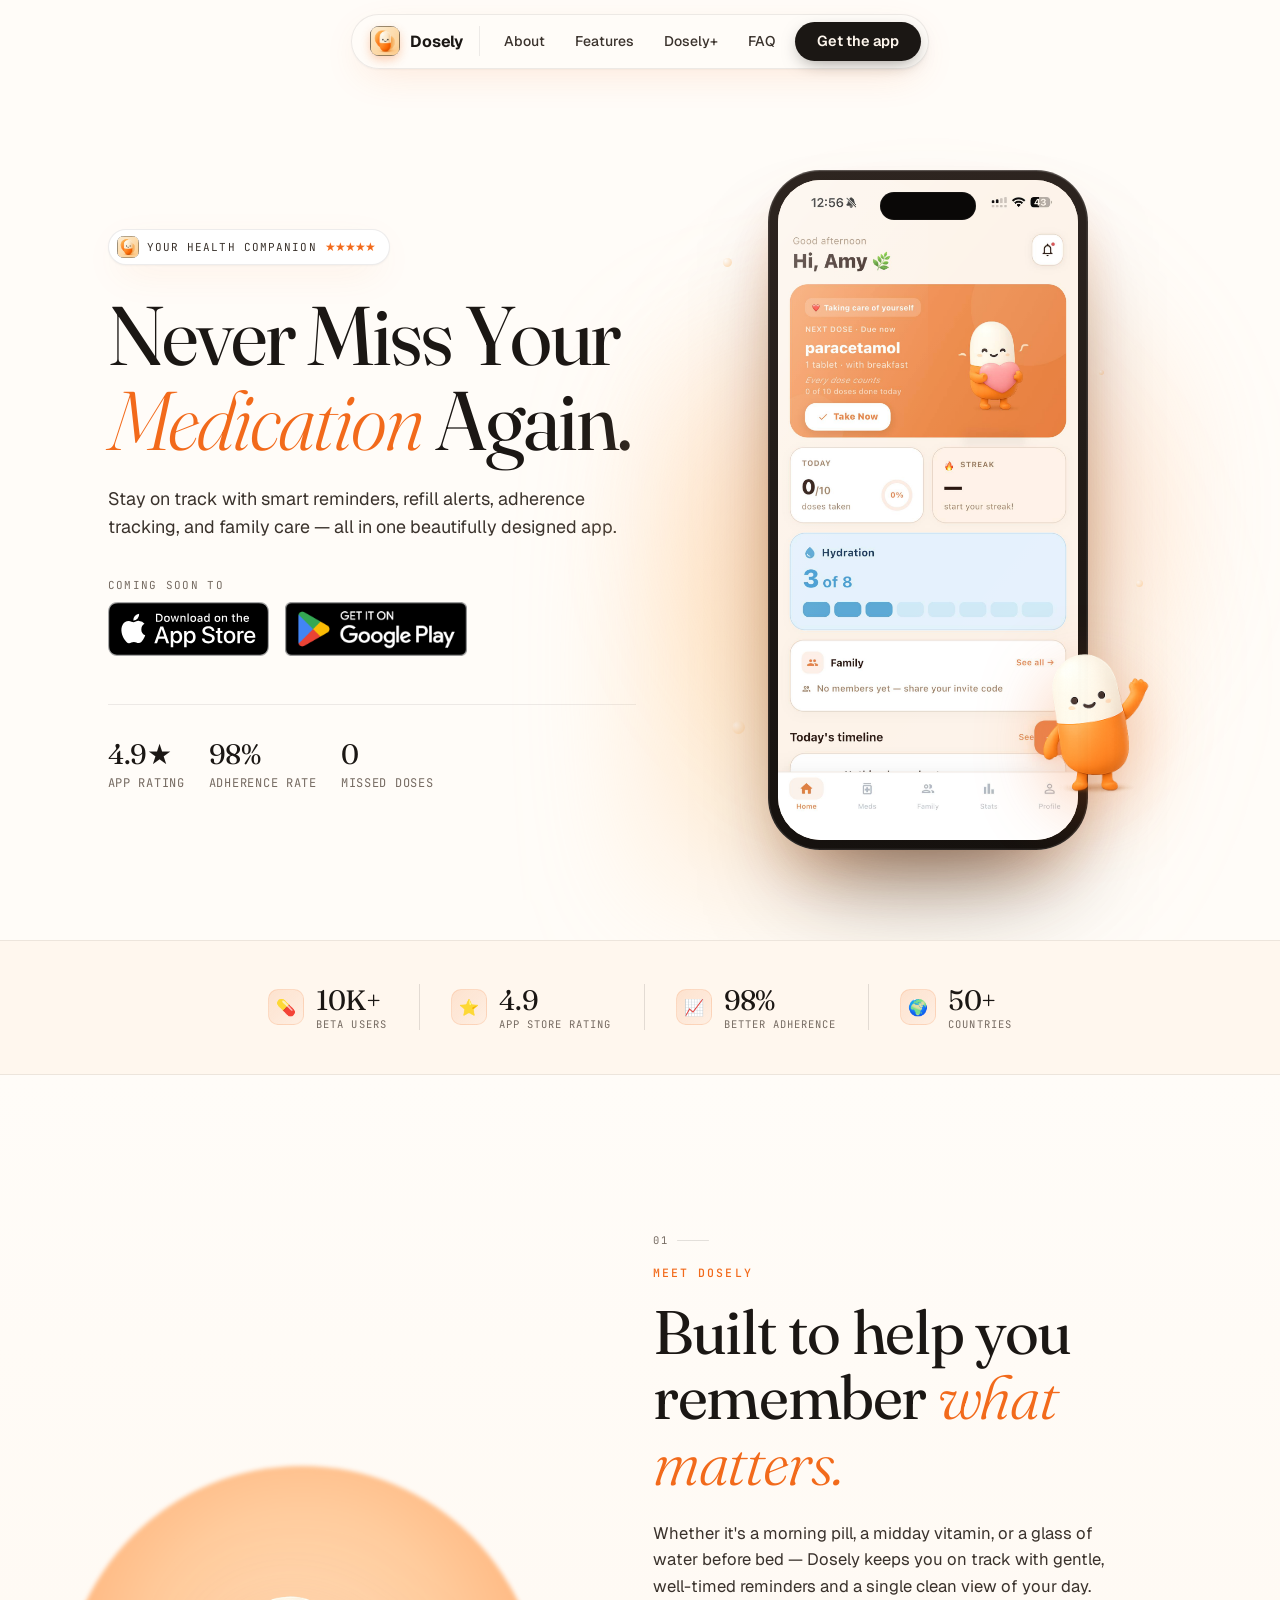
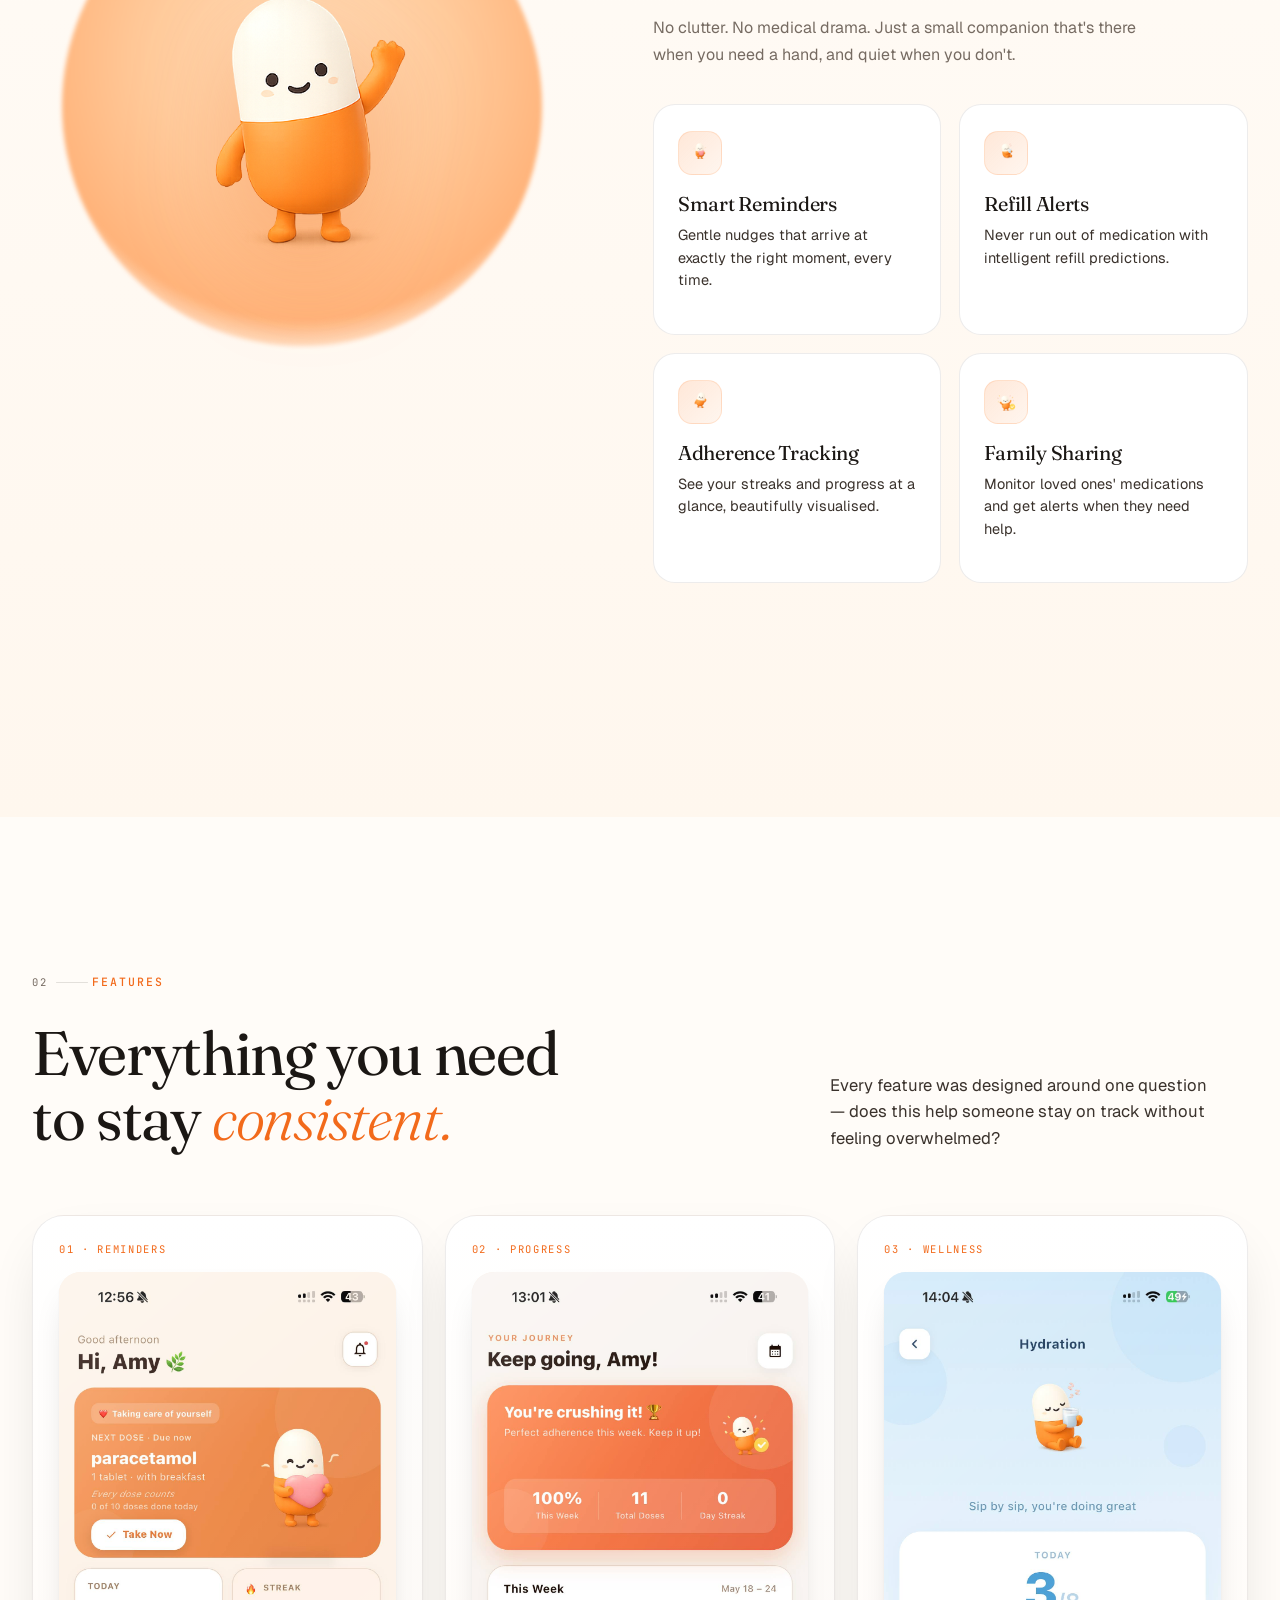
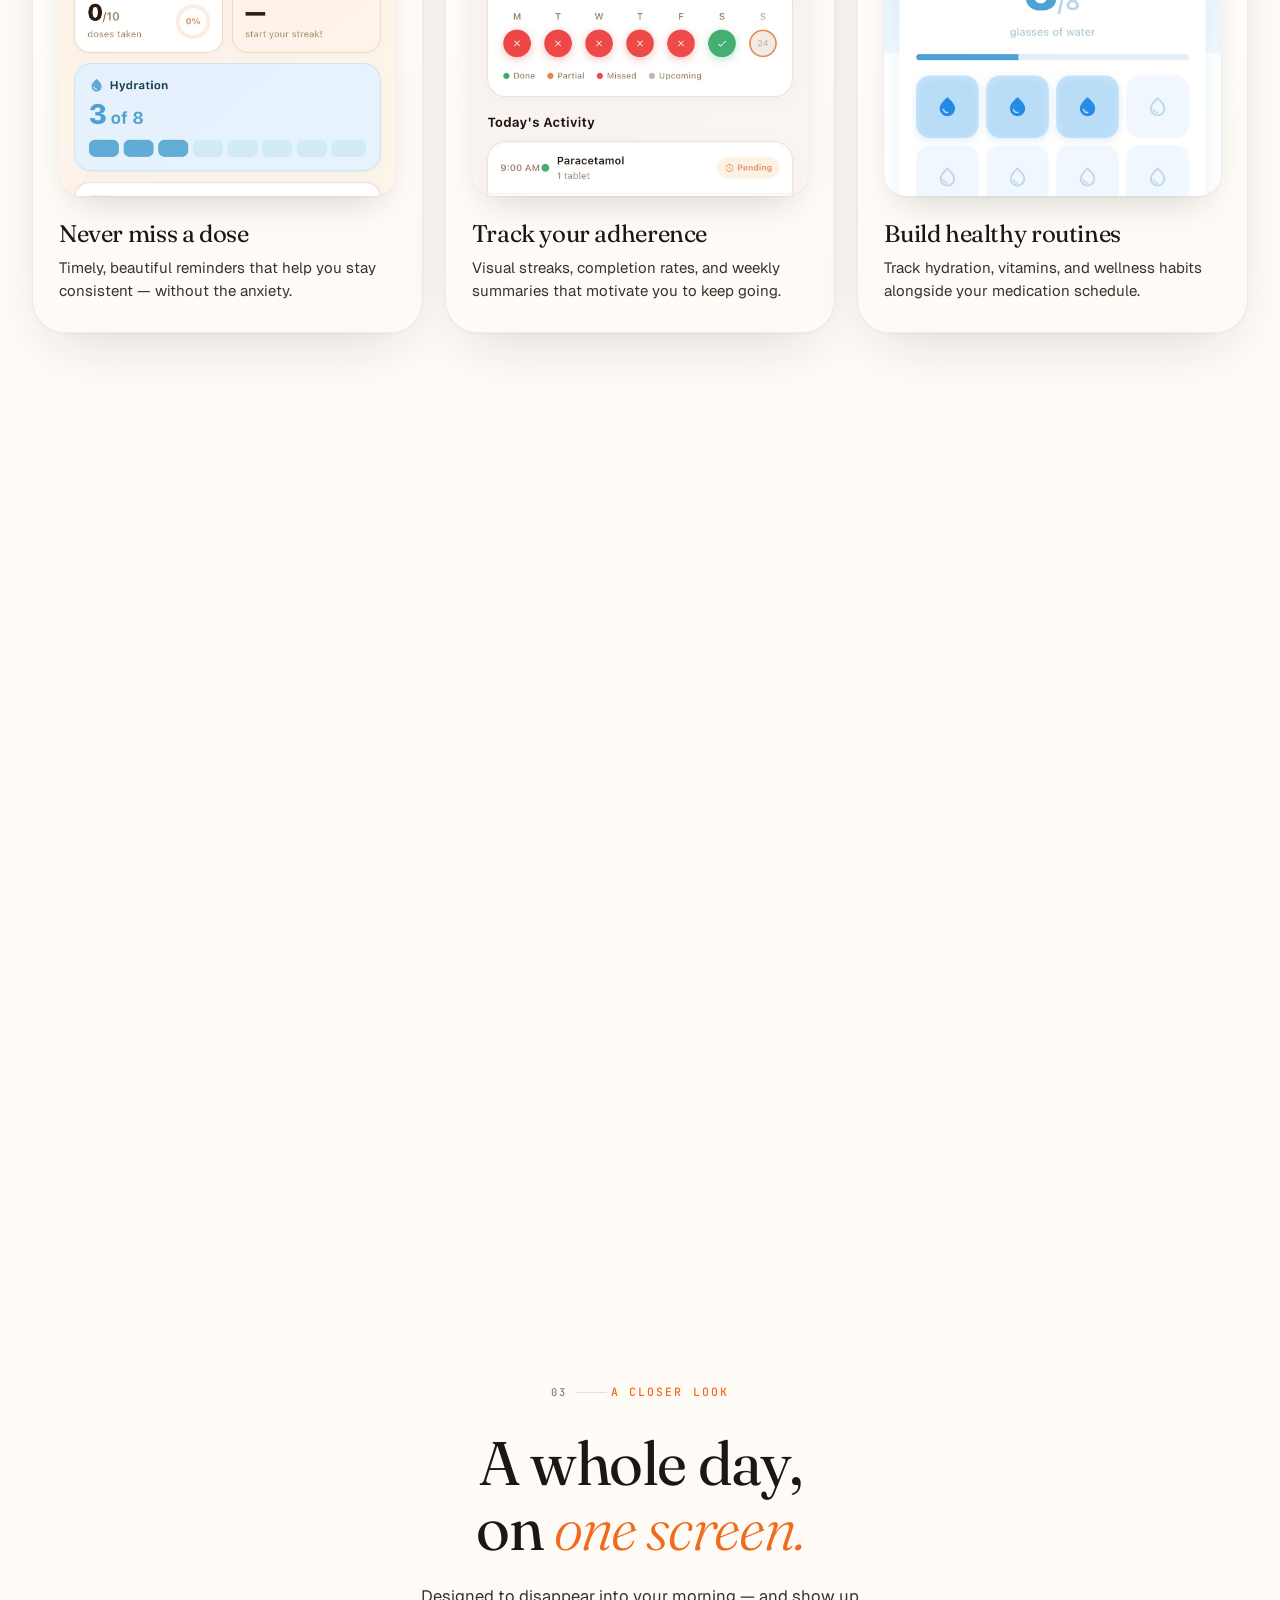
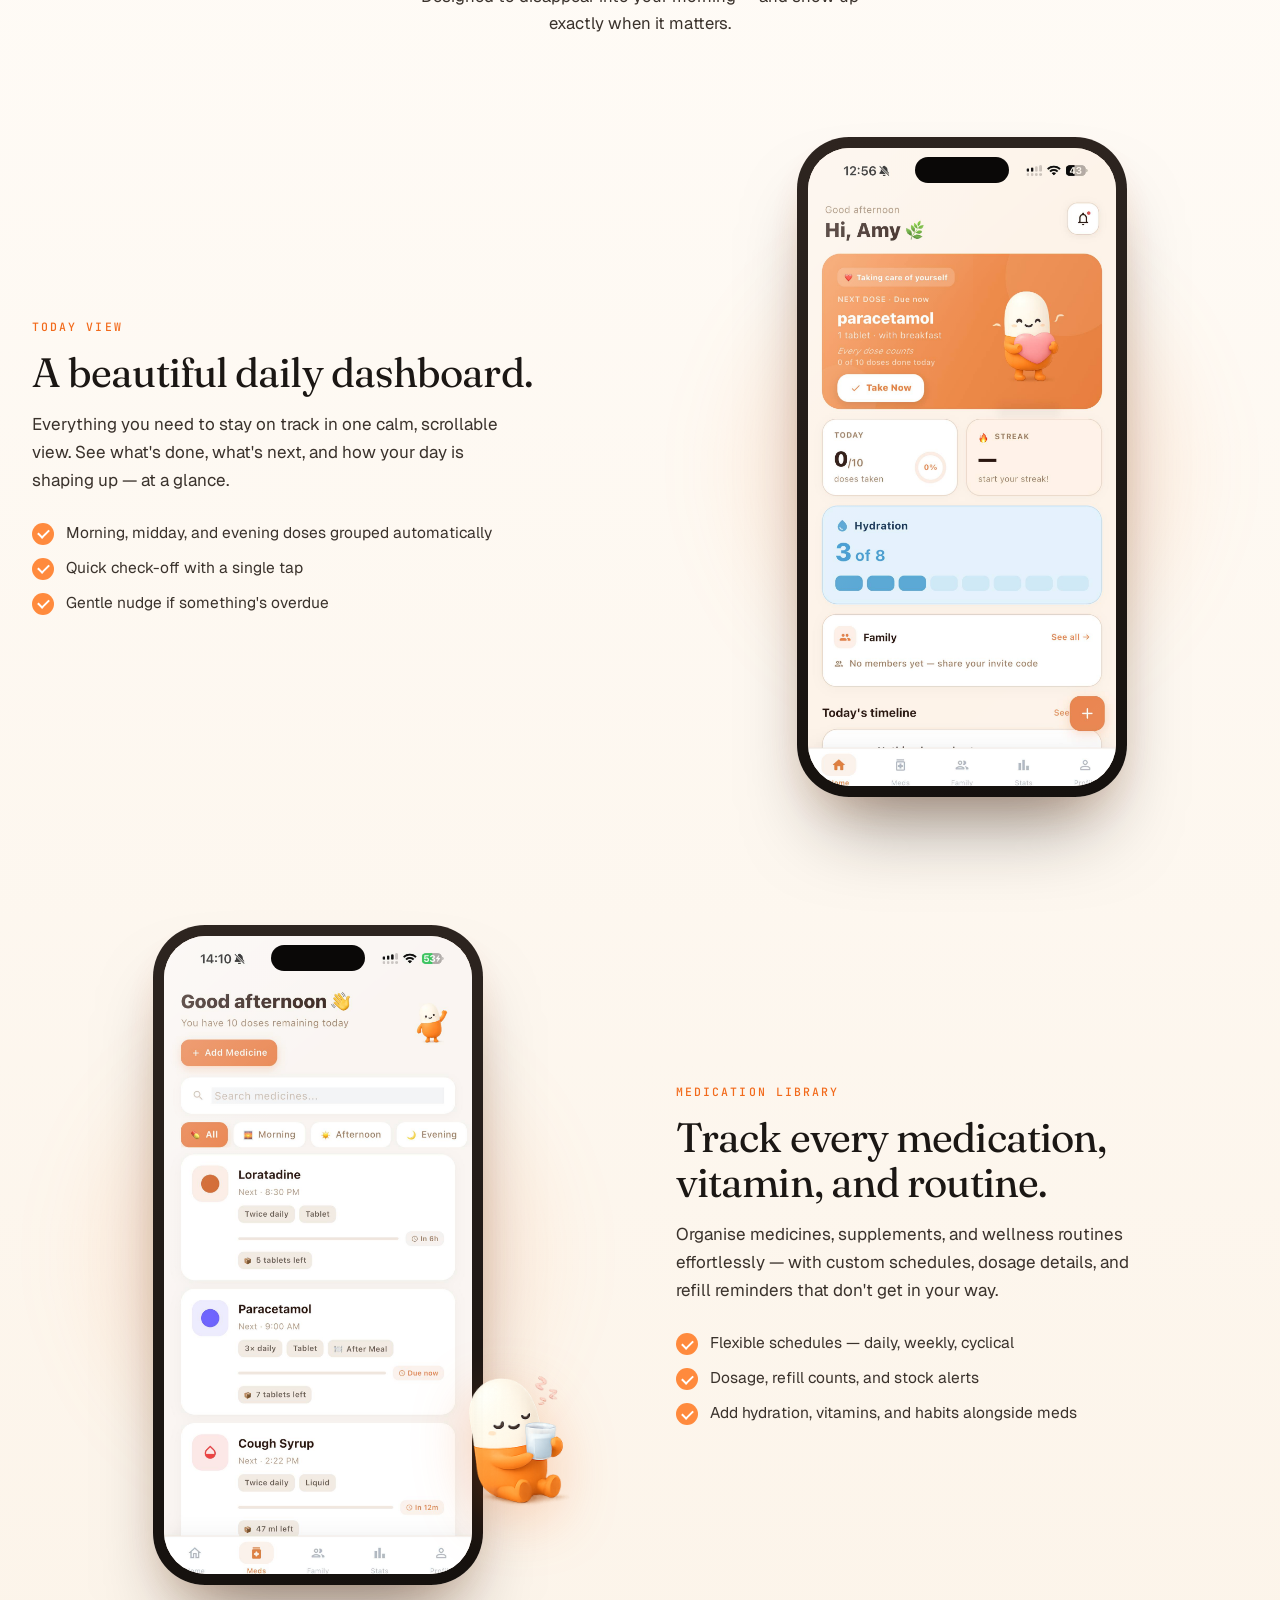
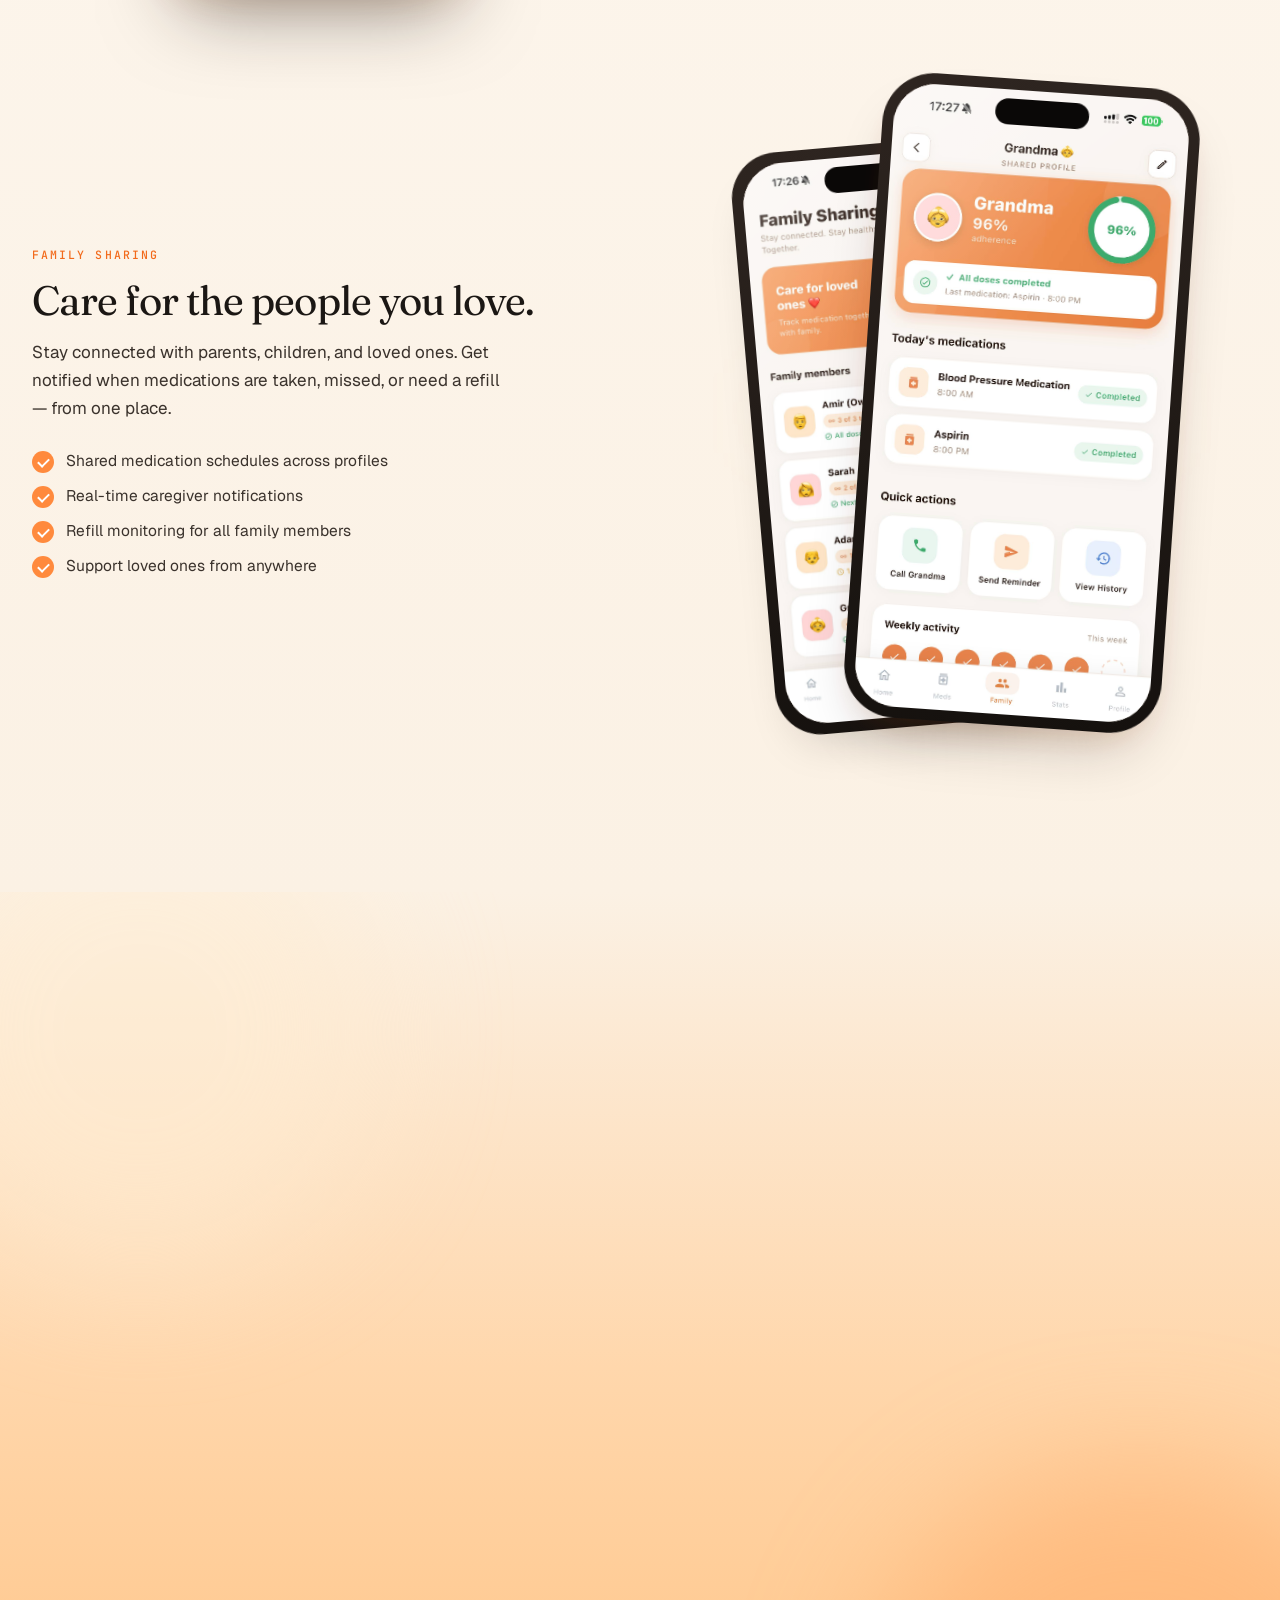
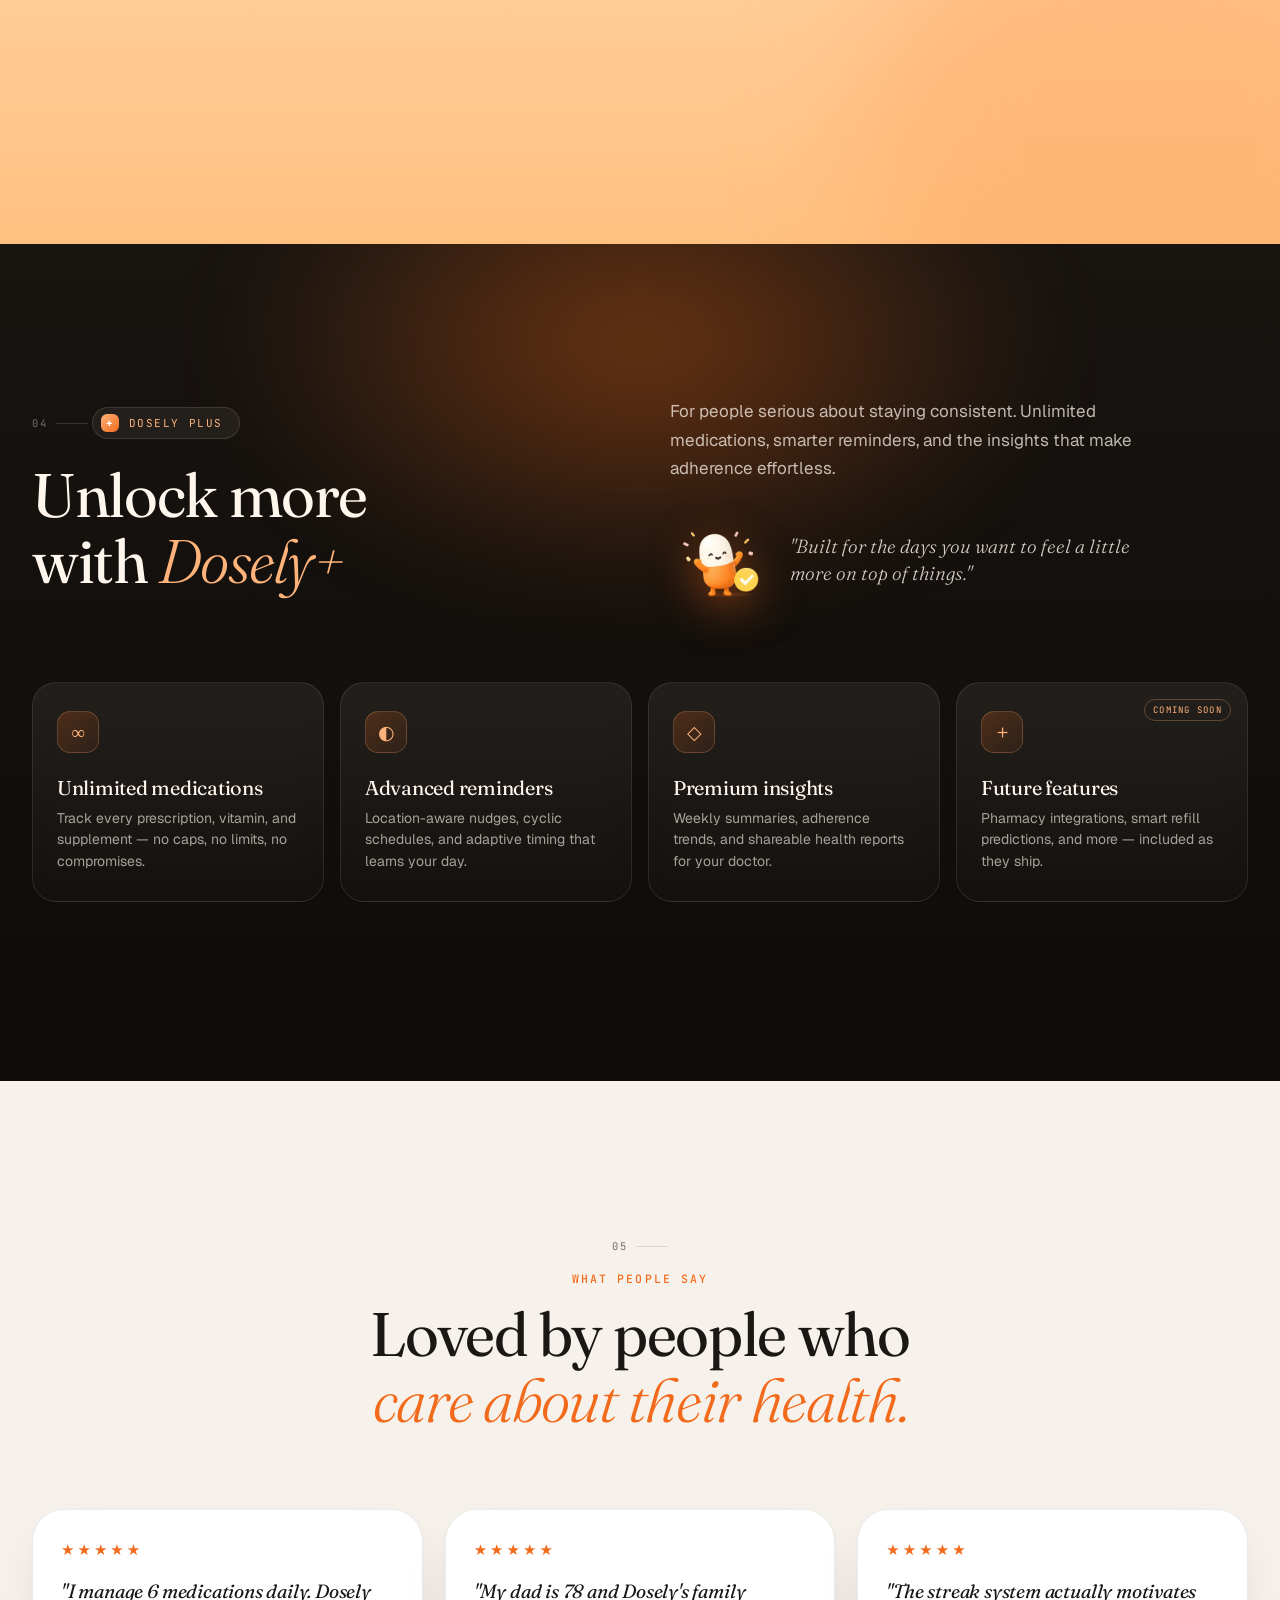
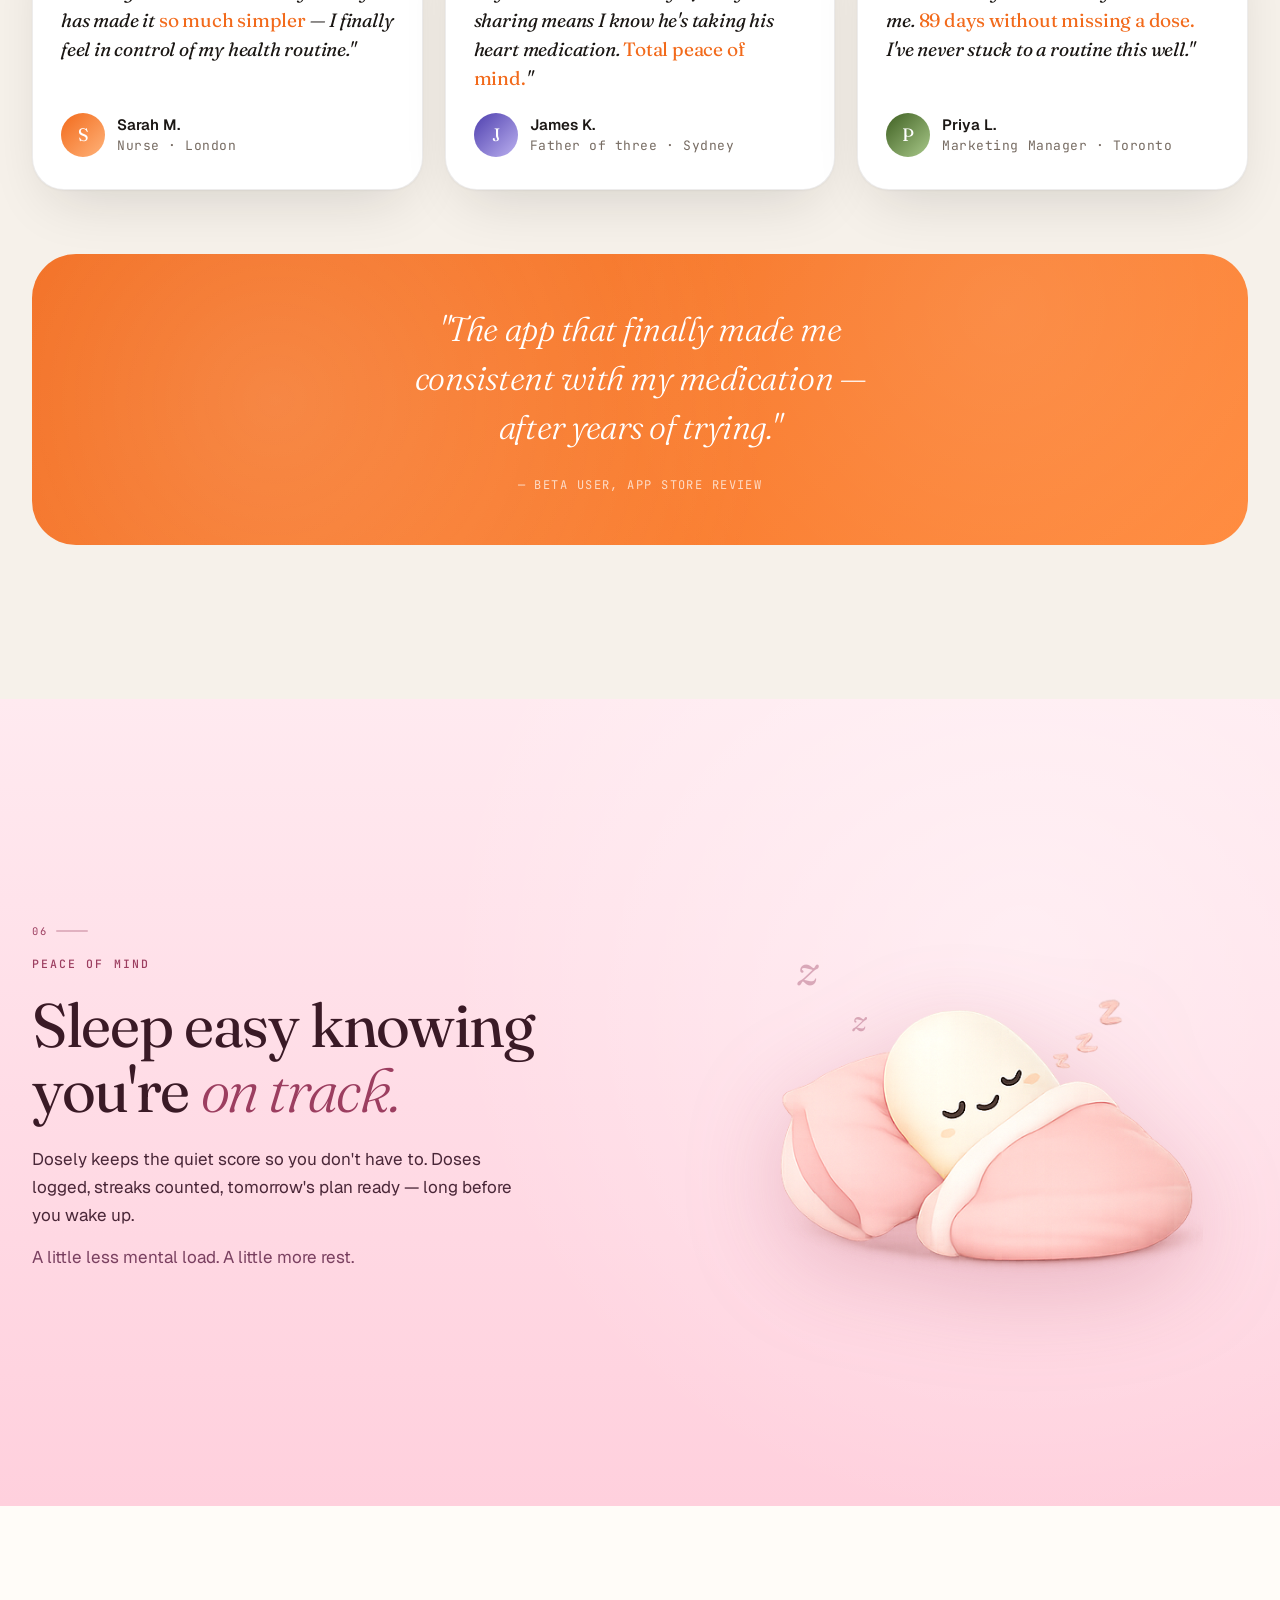
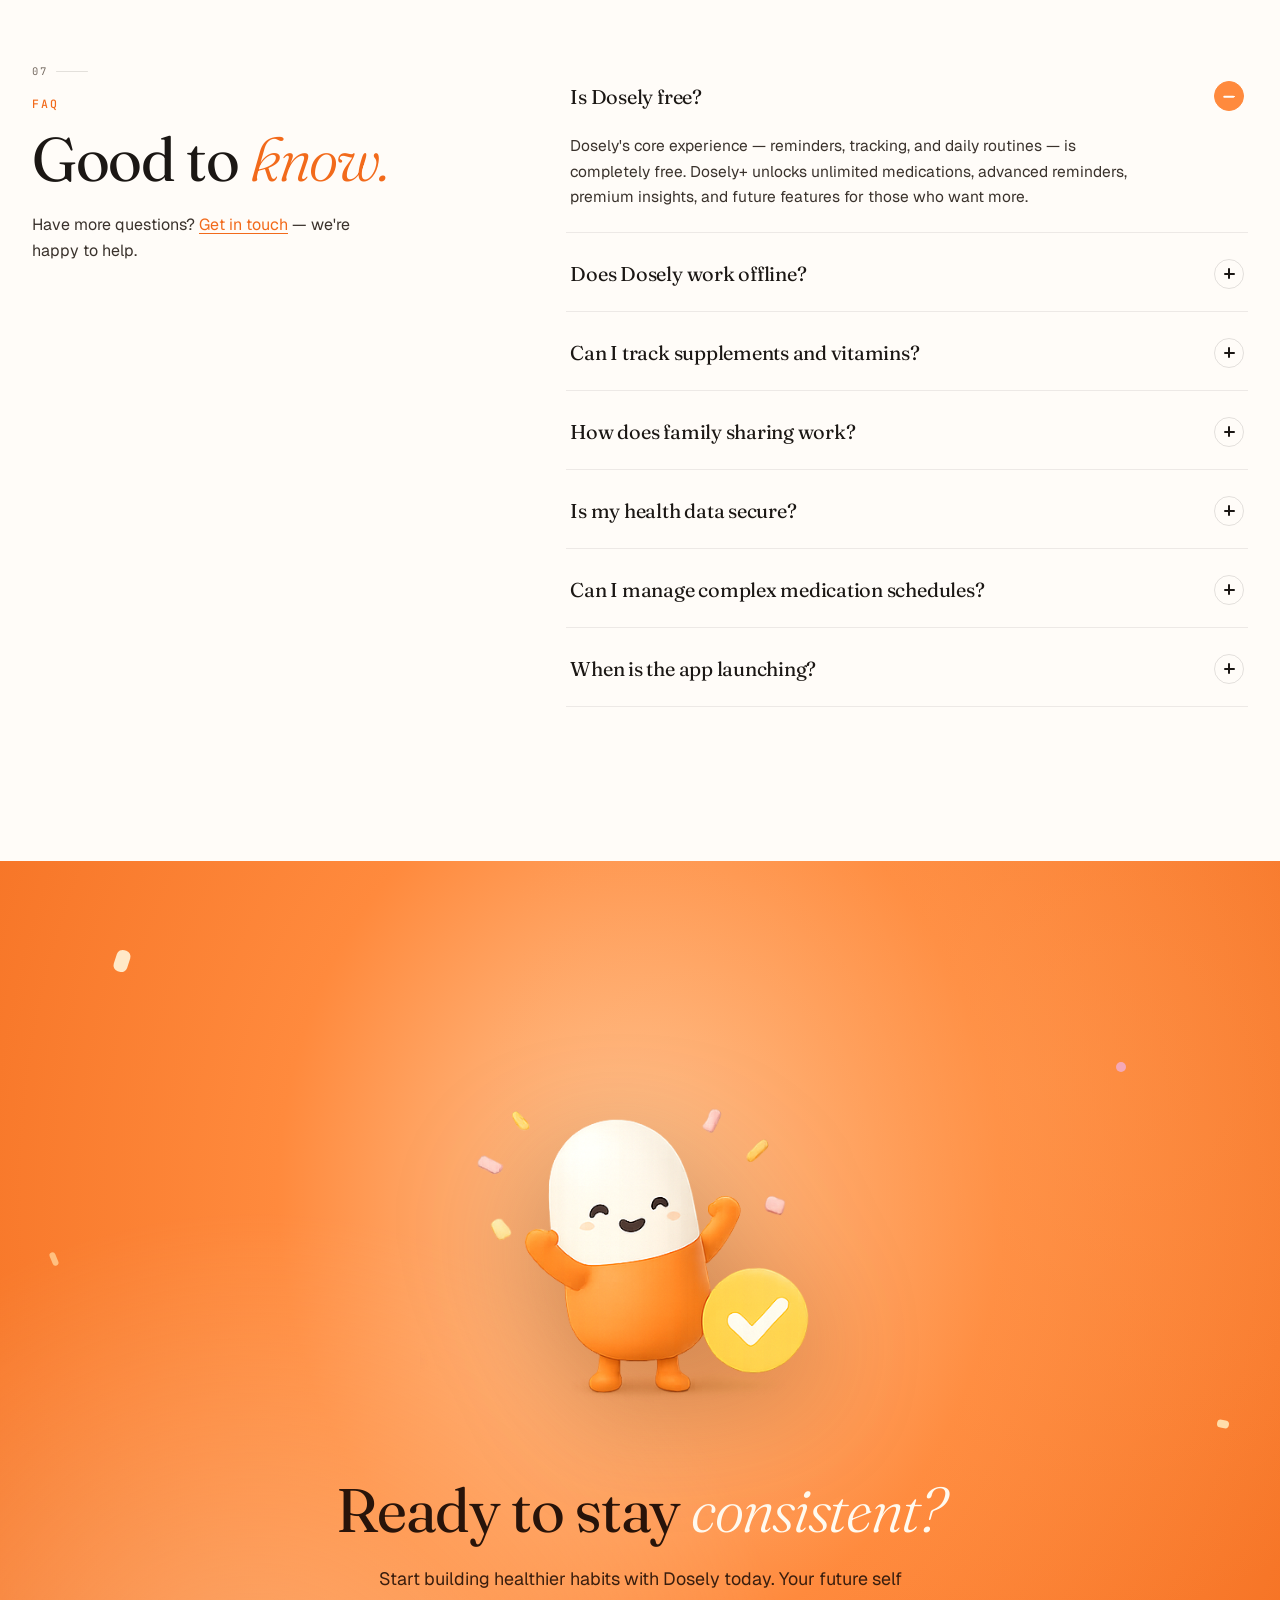
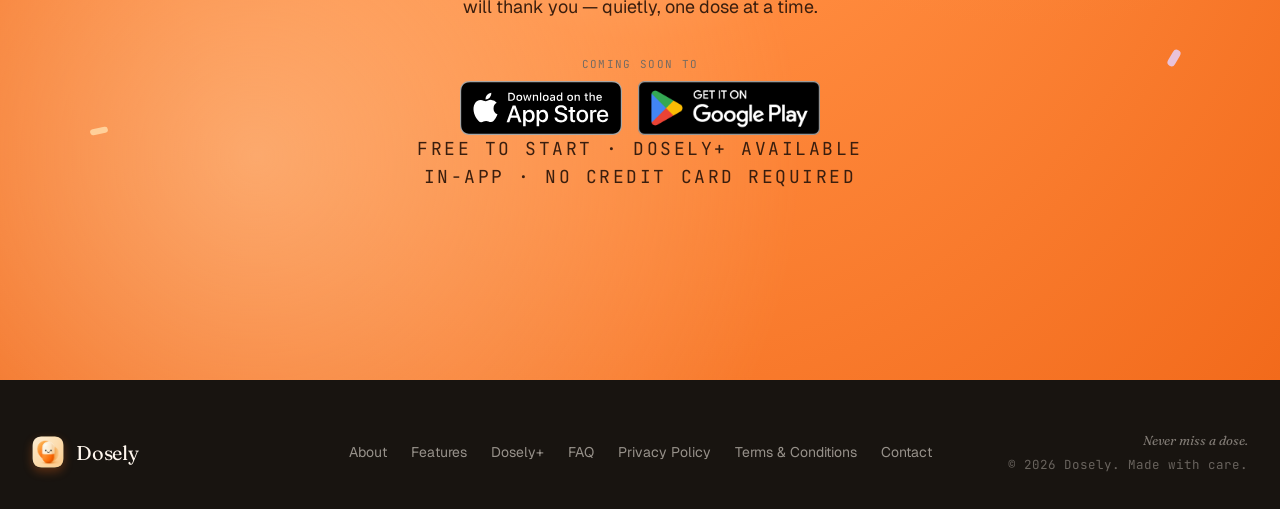
==== commit ec1054aa: "Add Privacy Policy and Terms & Conditions pages - privacy.html: full privacy policy with ToC, data c" ====
--- a/index.html
+++ b/index.html
@@ -1103,8 +1103,9 @@
         <a href="#features">Features</a>
         <a href="#premium">Dosely+</a>
         <a href="#faq">FAQ</a>
-        <a href="#">Privacy</a>
-        <a href="#">Contact</a>
+        <a href="privacy.html">Privacy Policy</a>
+        <a href="terms.html">Terms &amp; Conditions</a>
+        <a href="mailto:support@mydosely.com">Contact</a>
       </nav>
       <div class="foot-right">
         <span class="foot-tagline">Never miss a dose.</span>
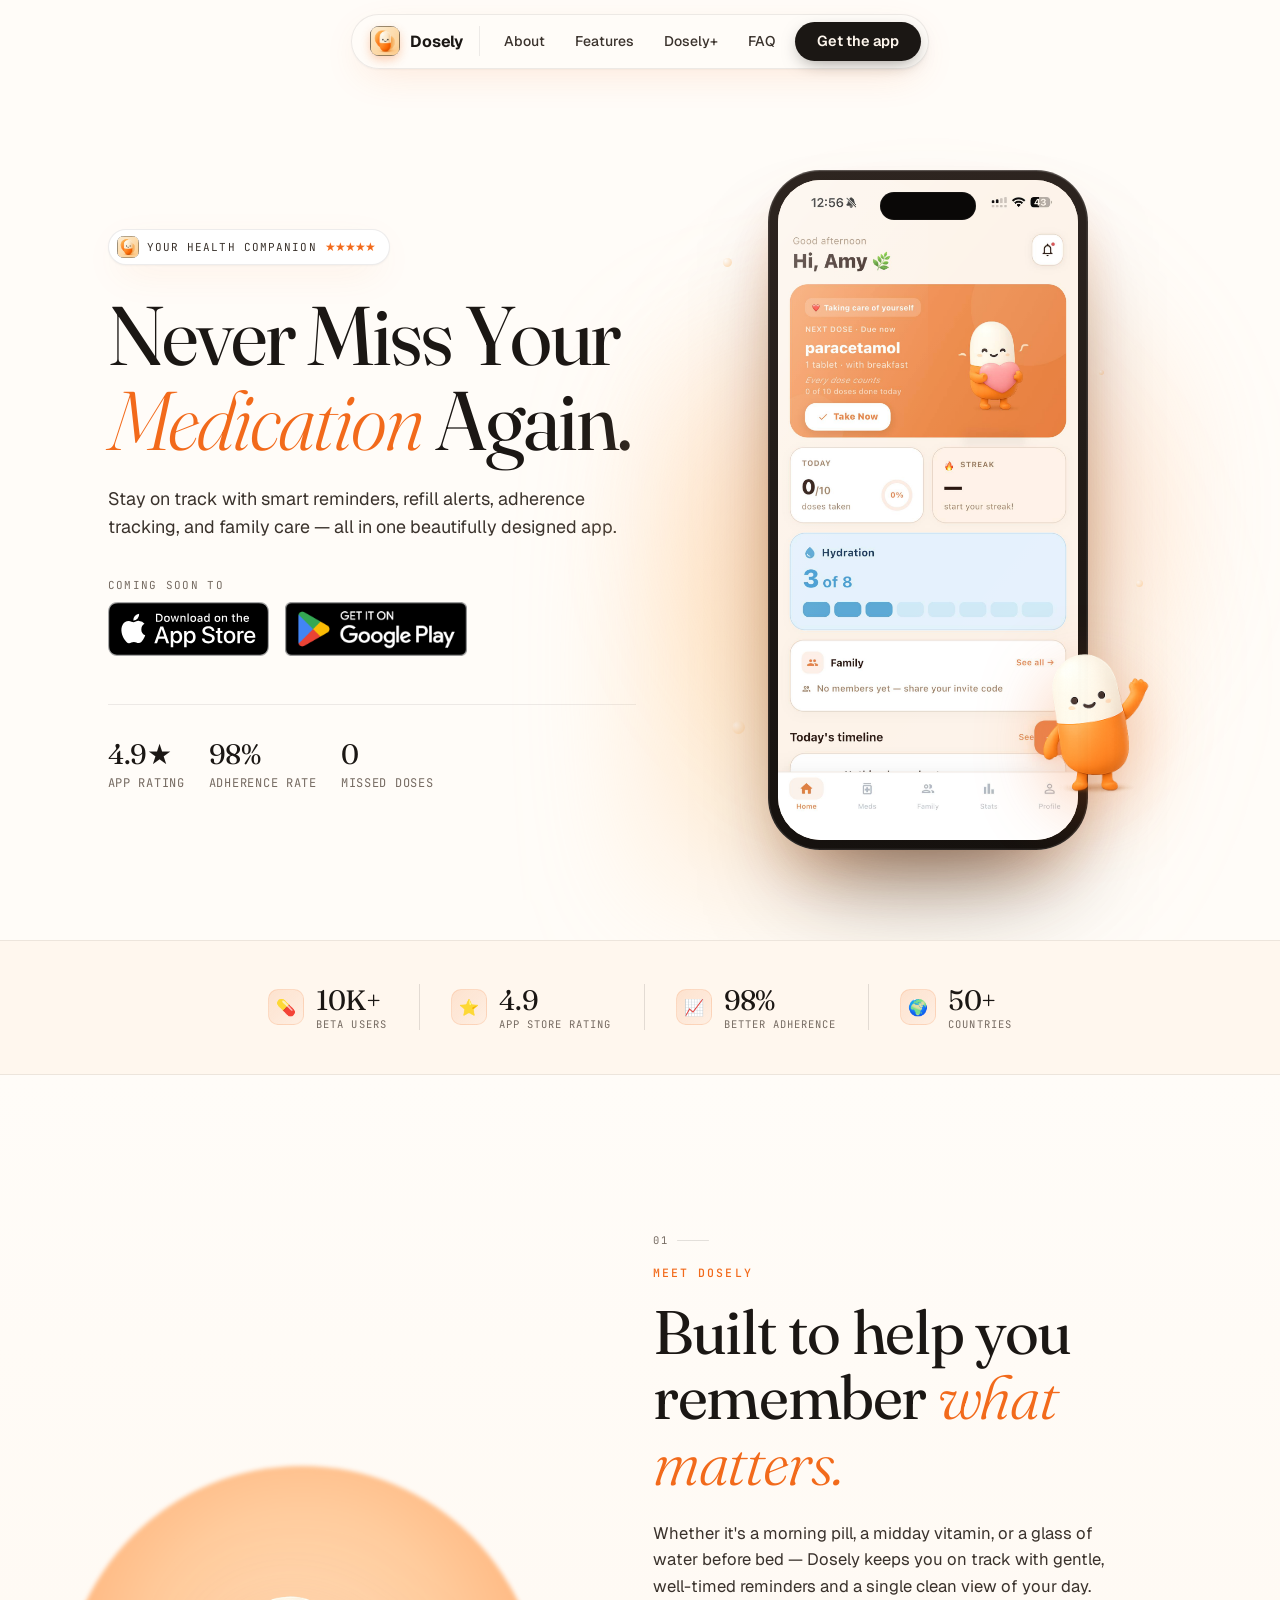
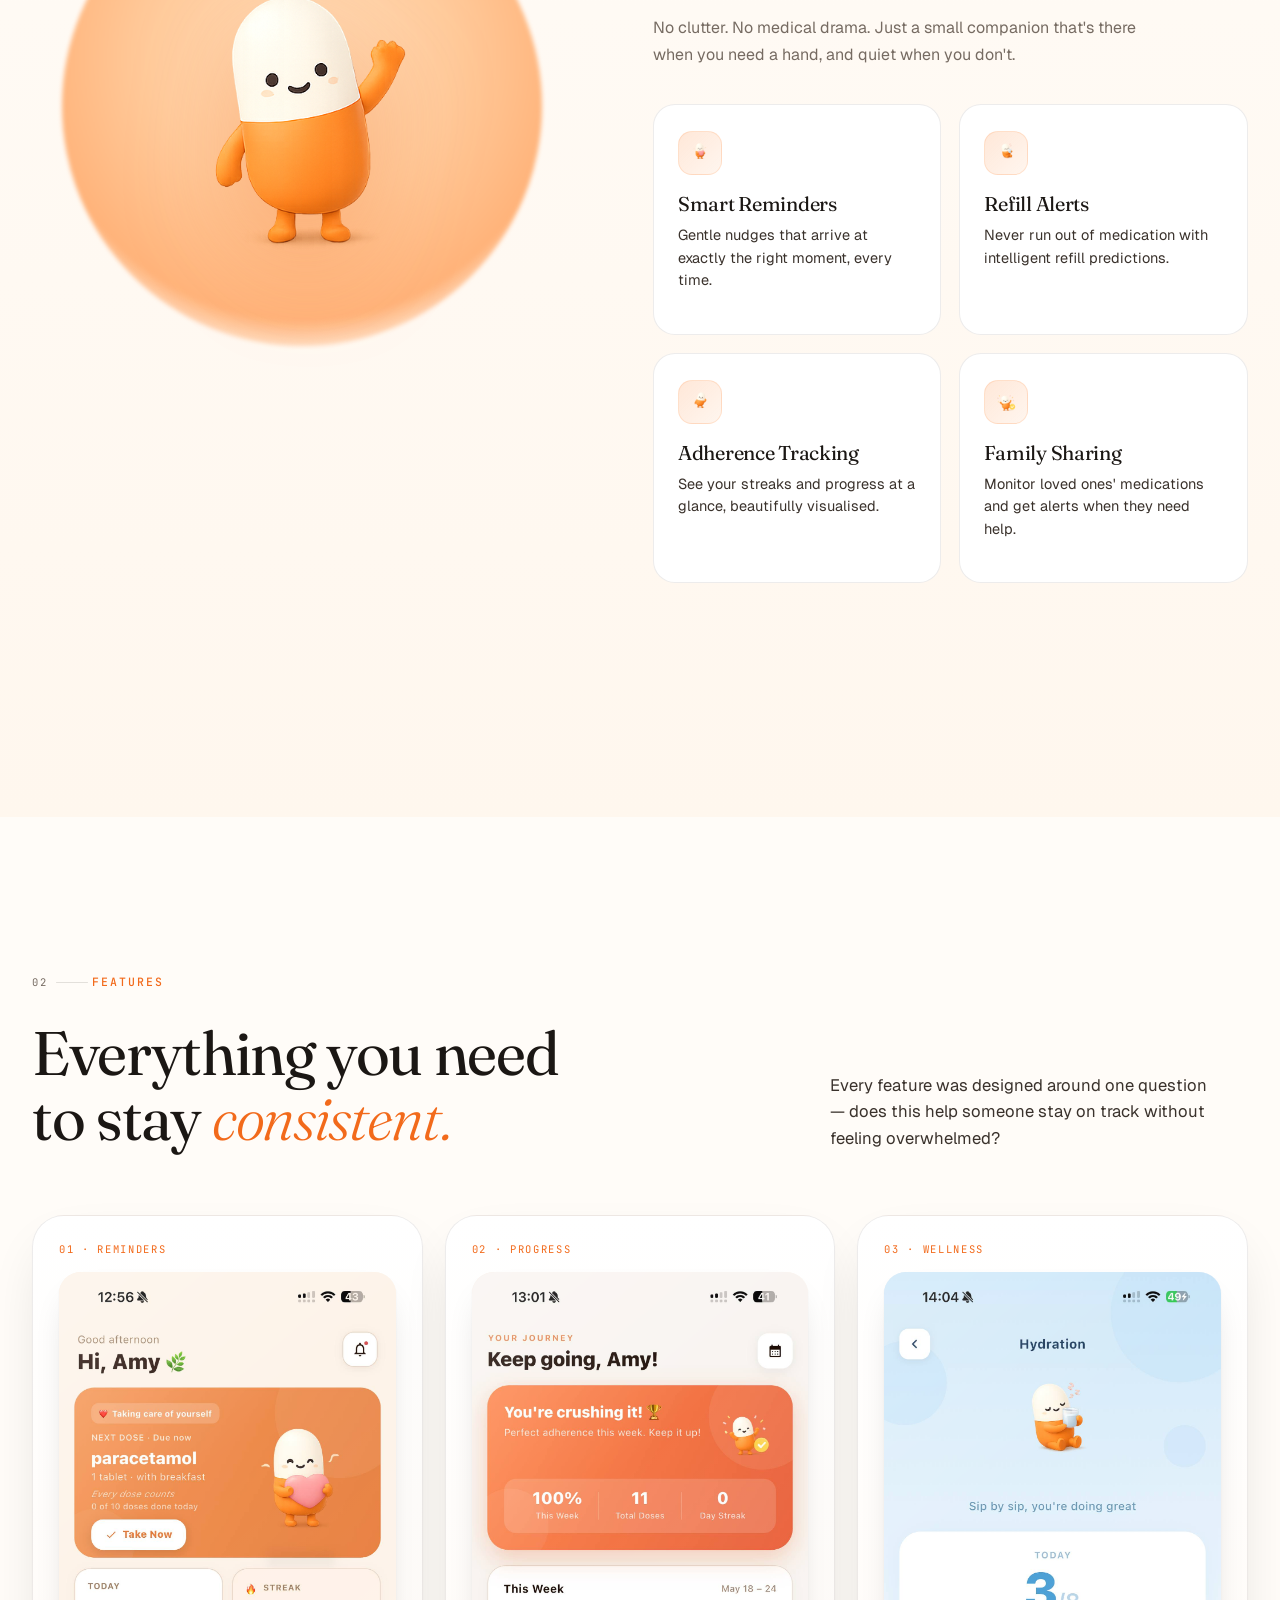
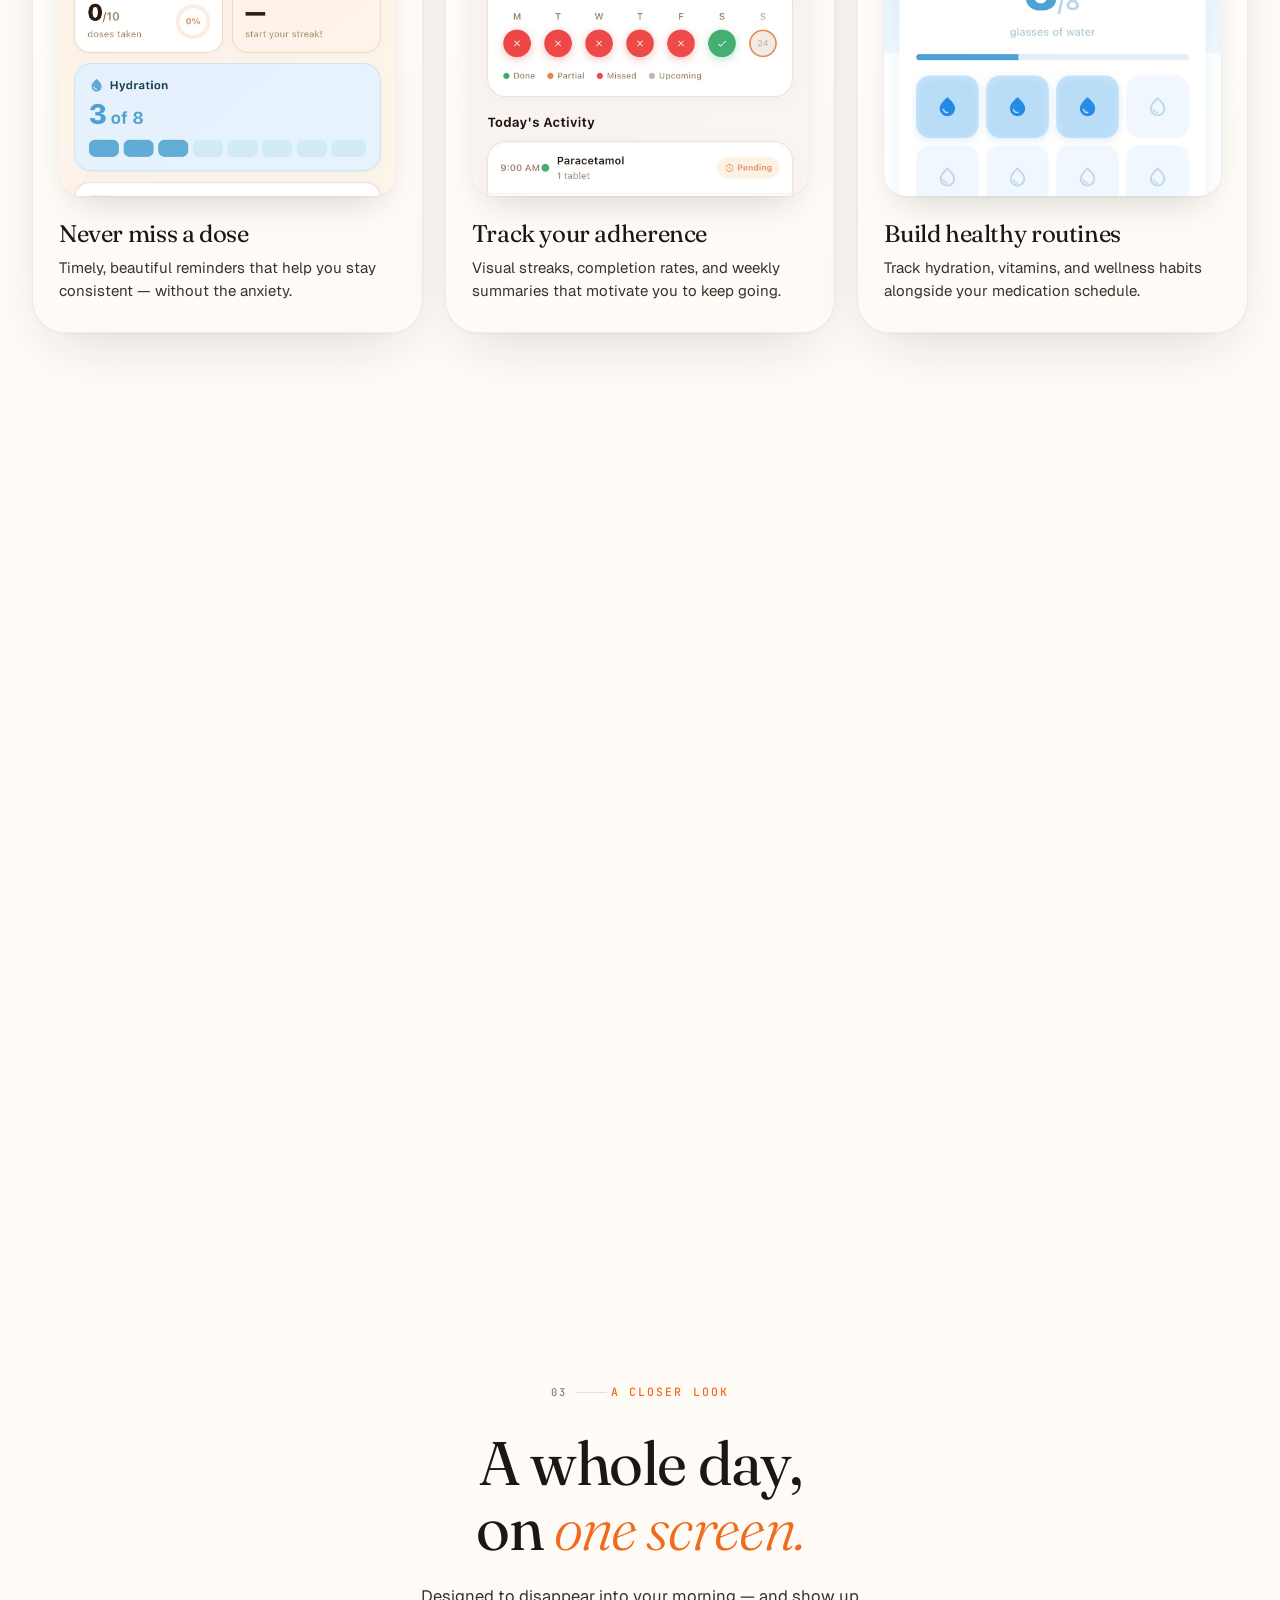
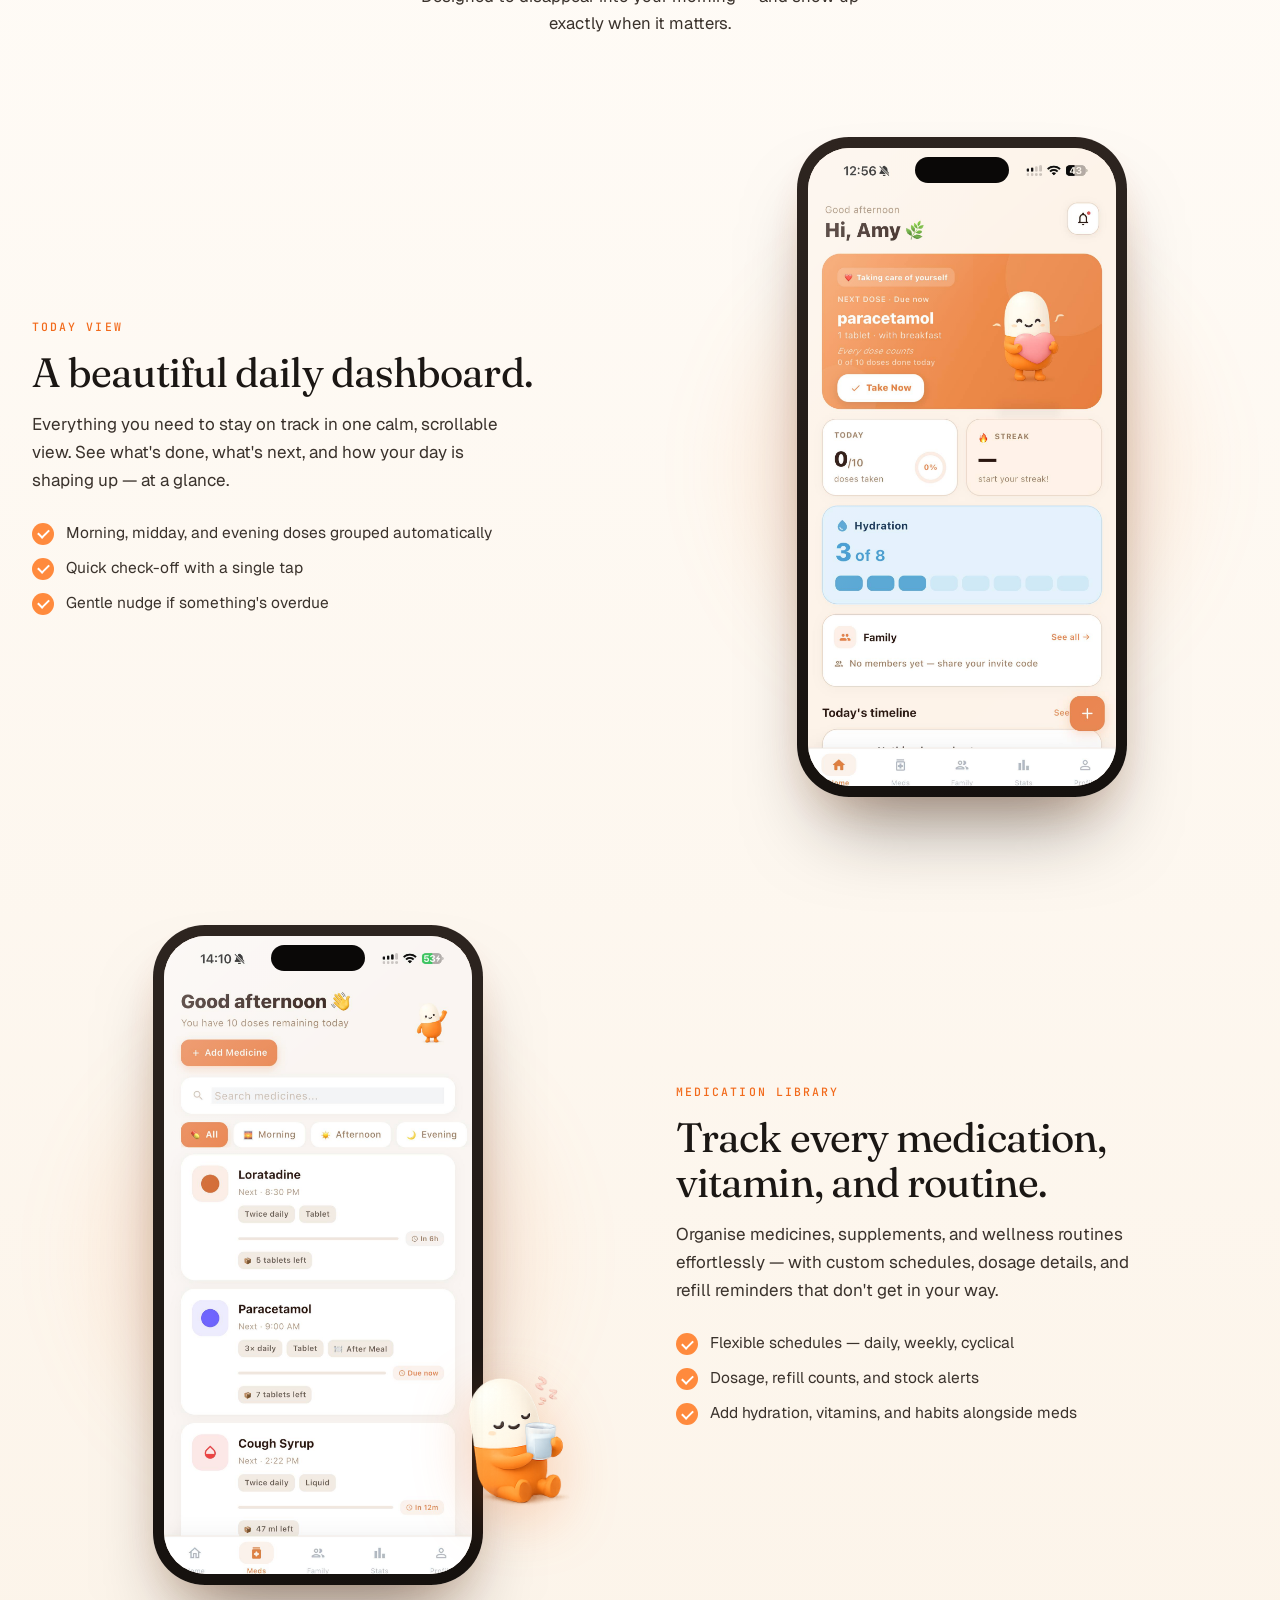
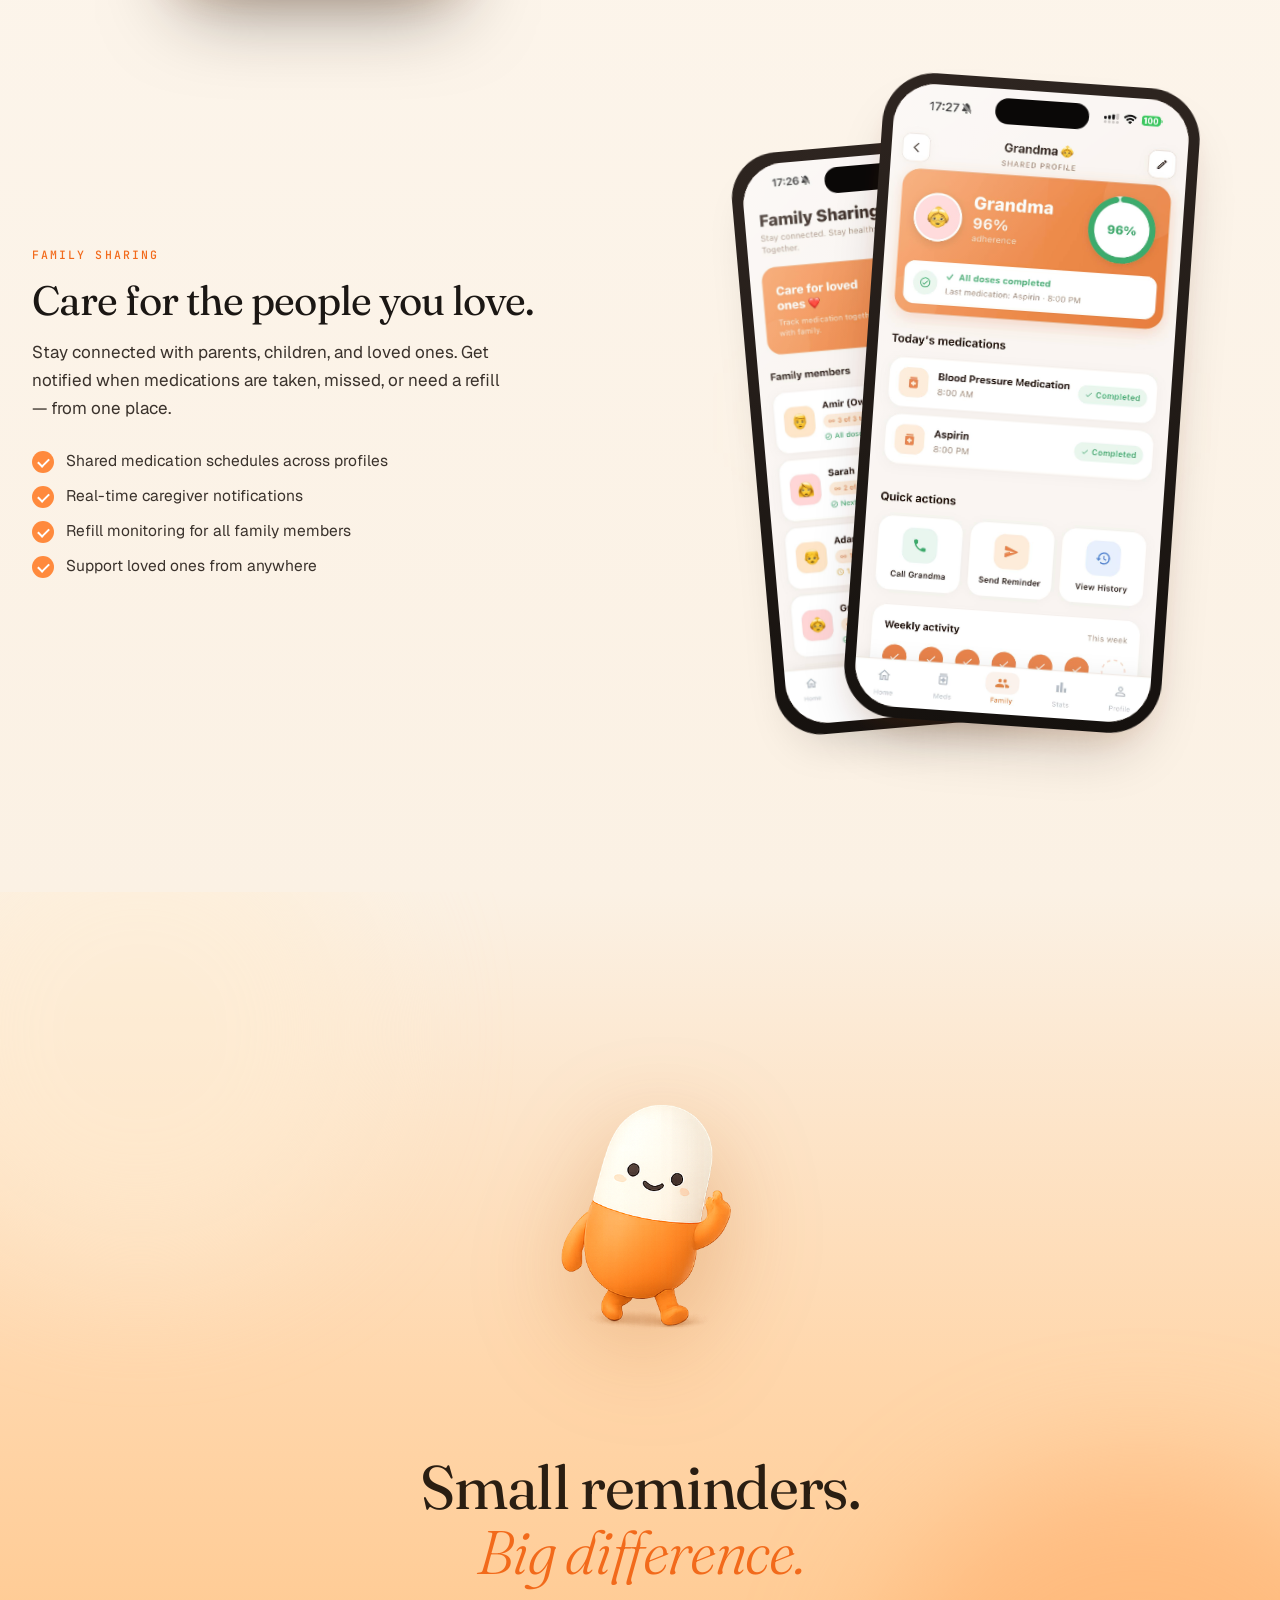
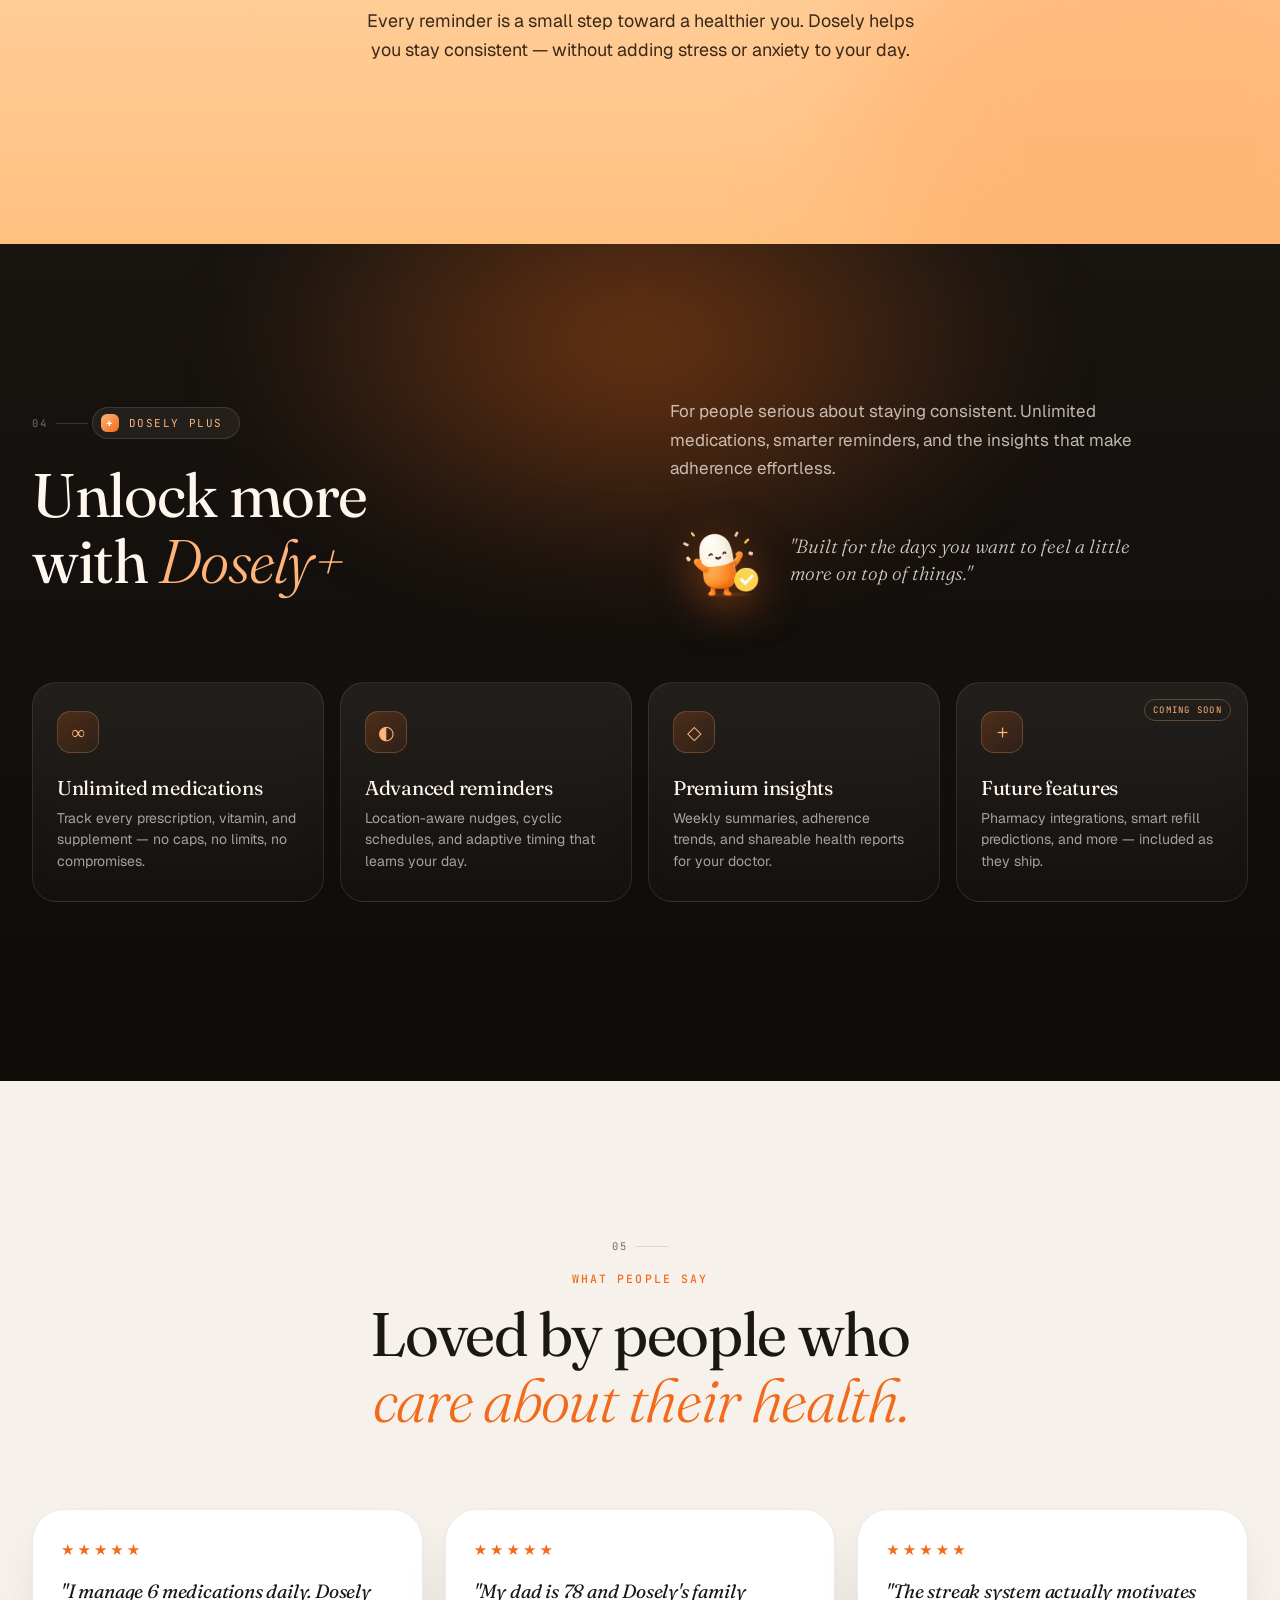
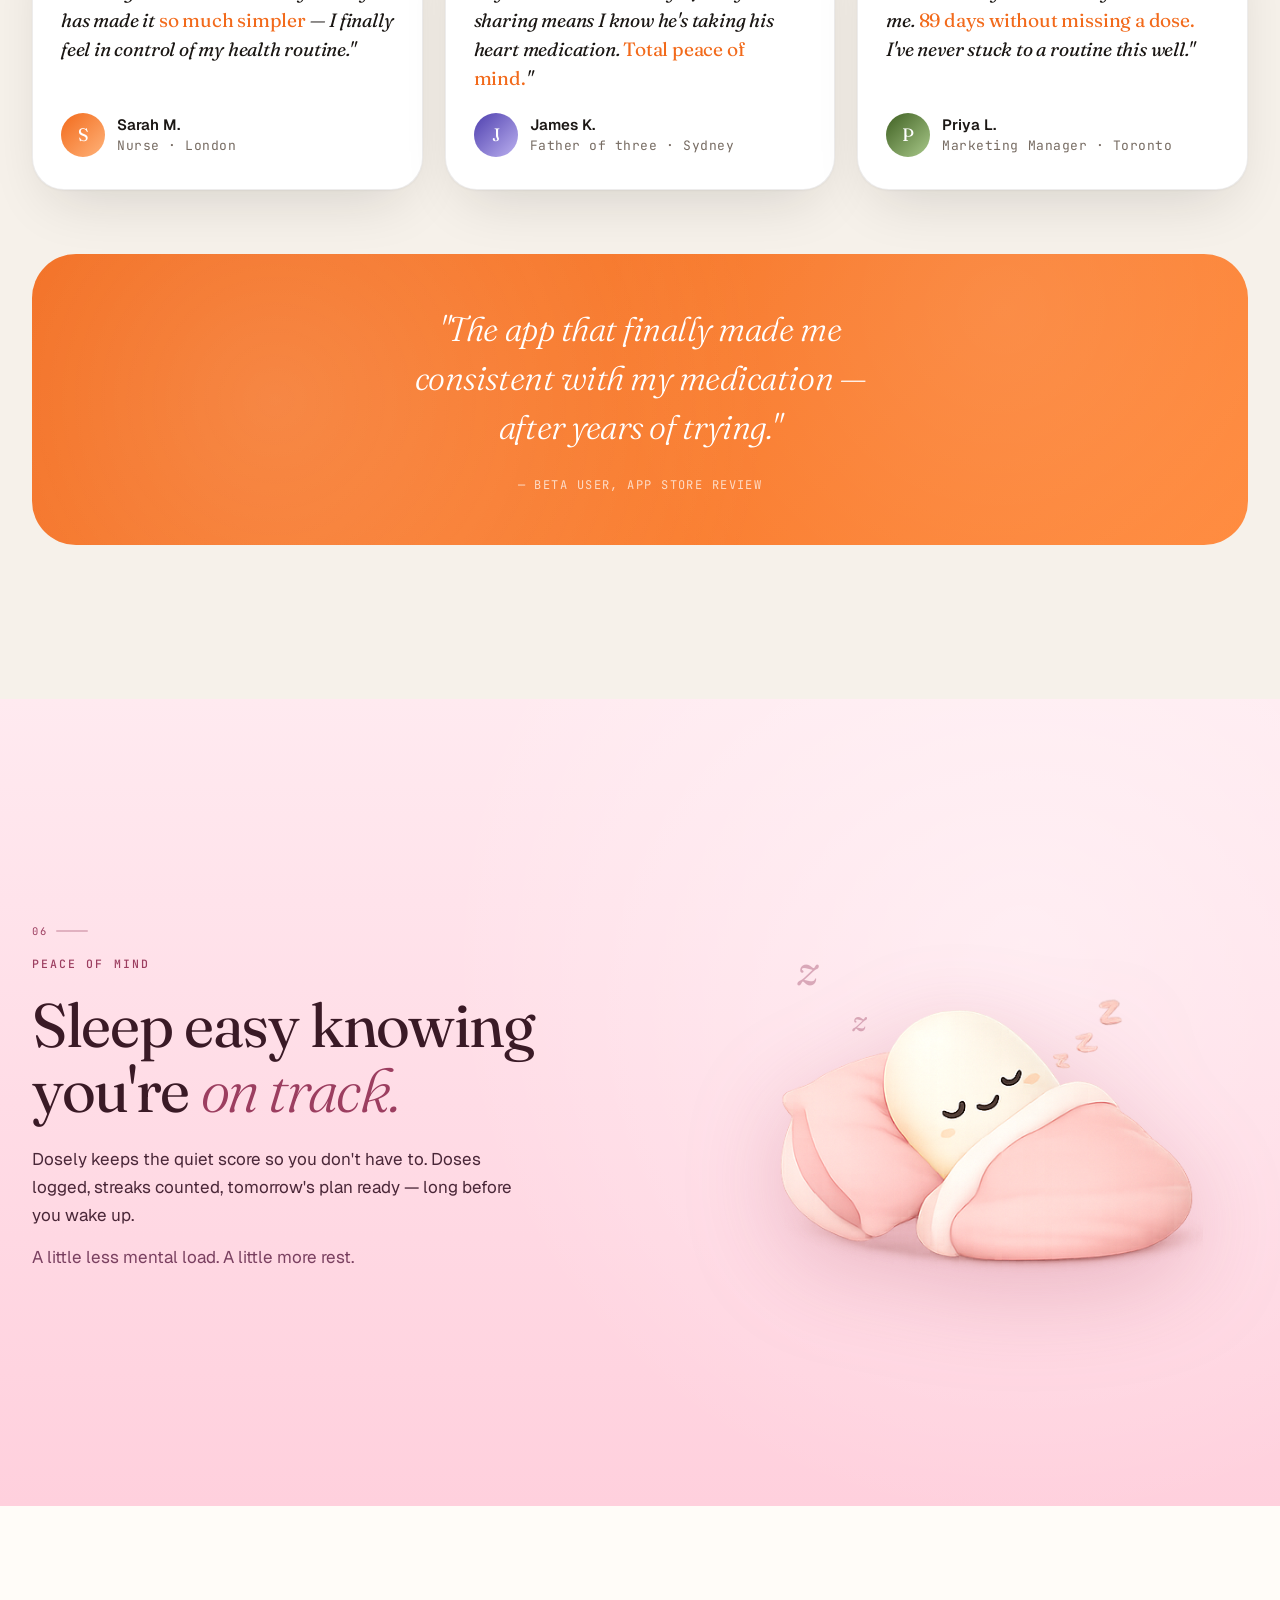
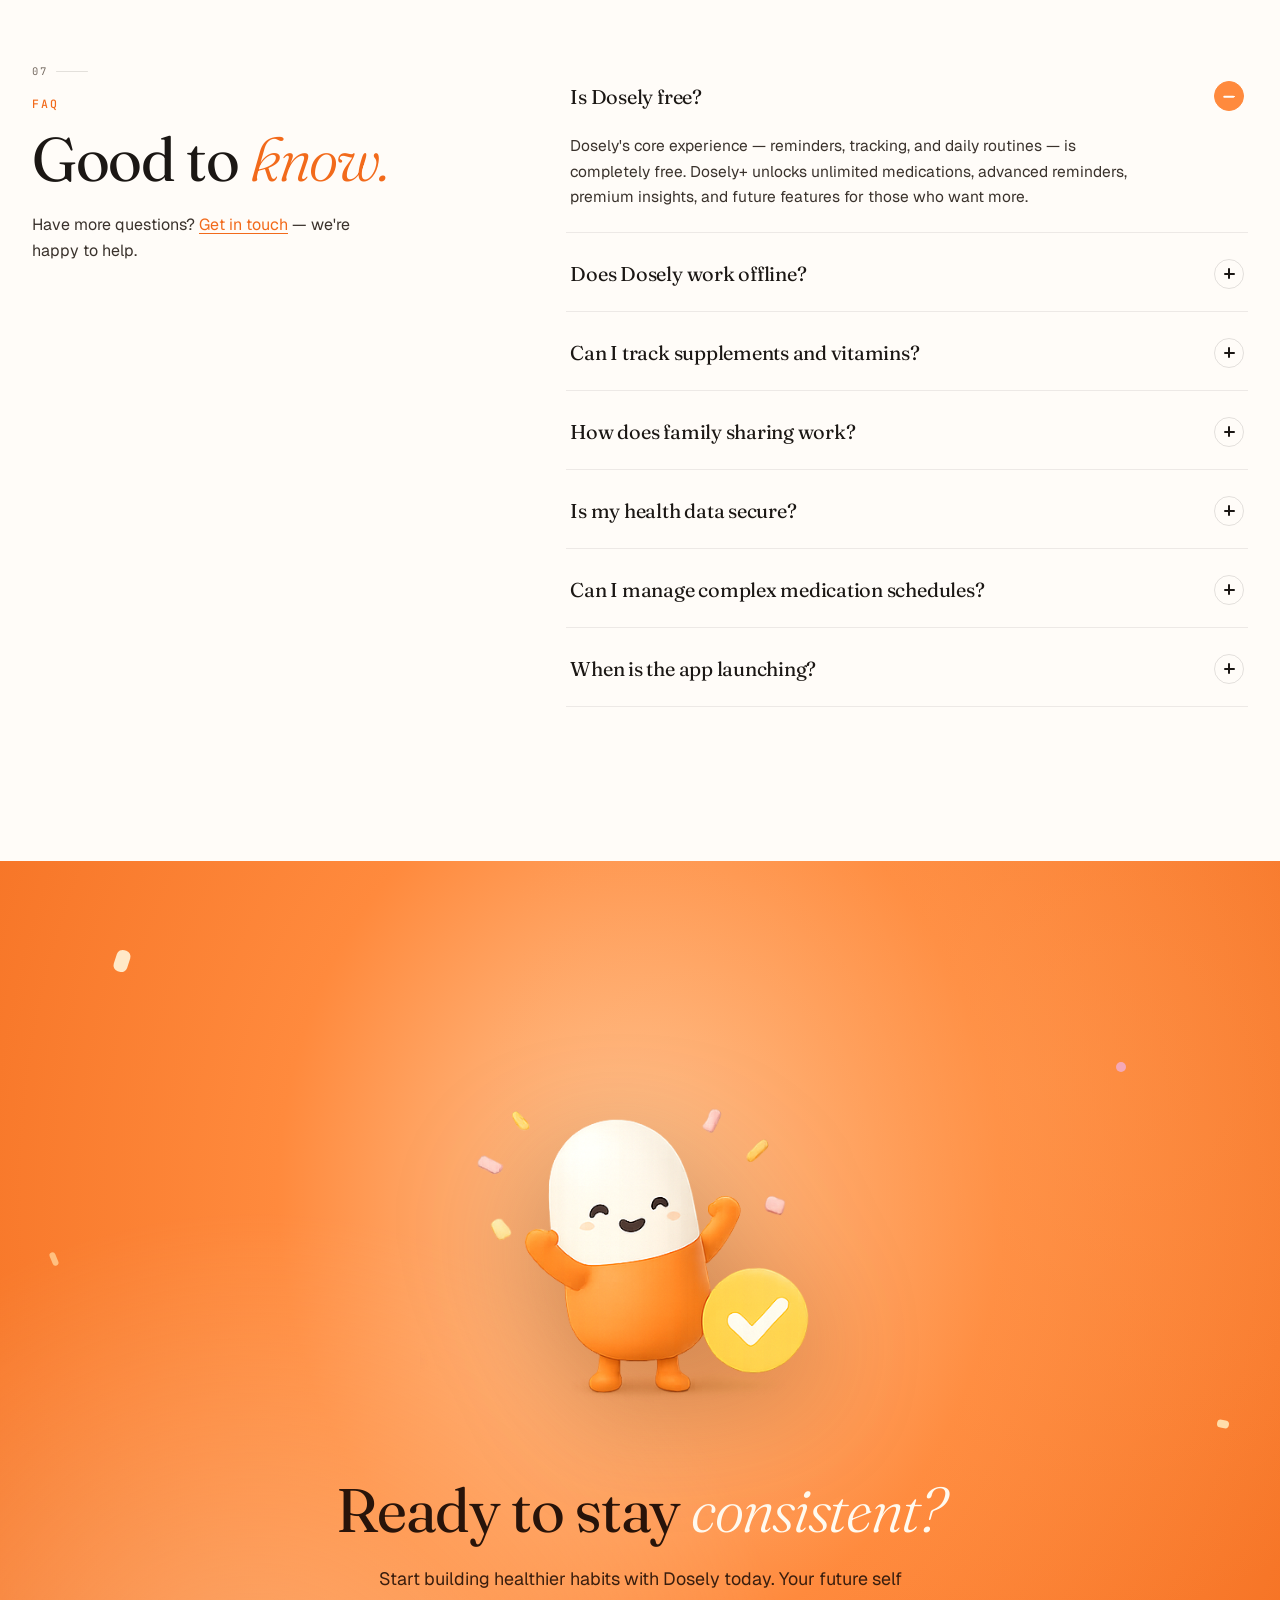
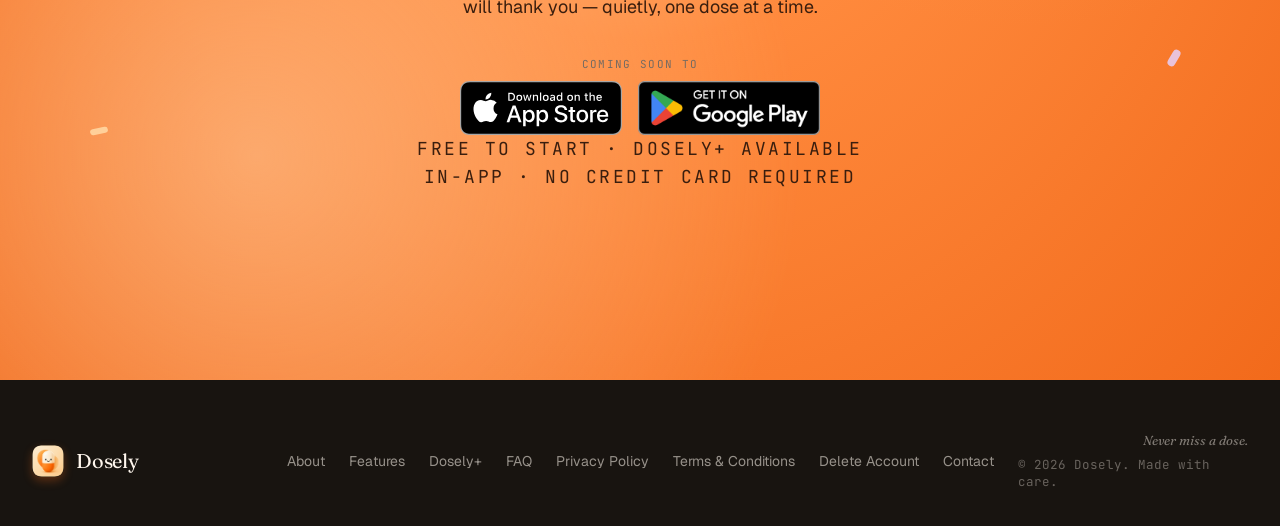
==== commit deaf60d7: "Add account deletion page - delete-account.html at /delete-account route - In-app 4-step deletion wa" ====
--- a/index.html
+++ b/index.html
@@ -1105,6 +1105,7 @@
         <a href="#faq">FAQ</a>
         <a href="privacy.html">Privacy Policy</a>
         <a href="terms.html">Terms &amp; Conditions</a>
+        <a href="delete-account.html">Delete Account</a>
         <a href="mailto:support@mydosely.com">Contact</a>
       </nav>
       <div class="foot-right">
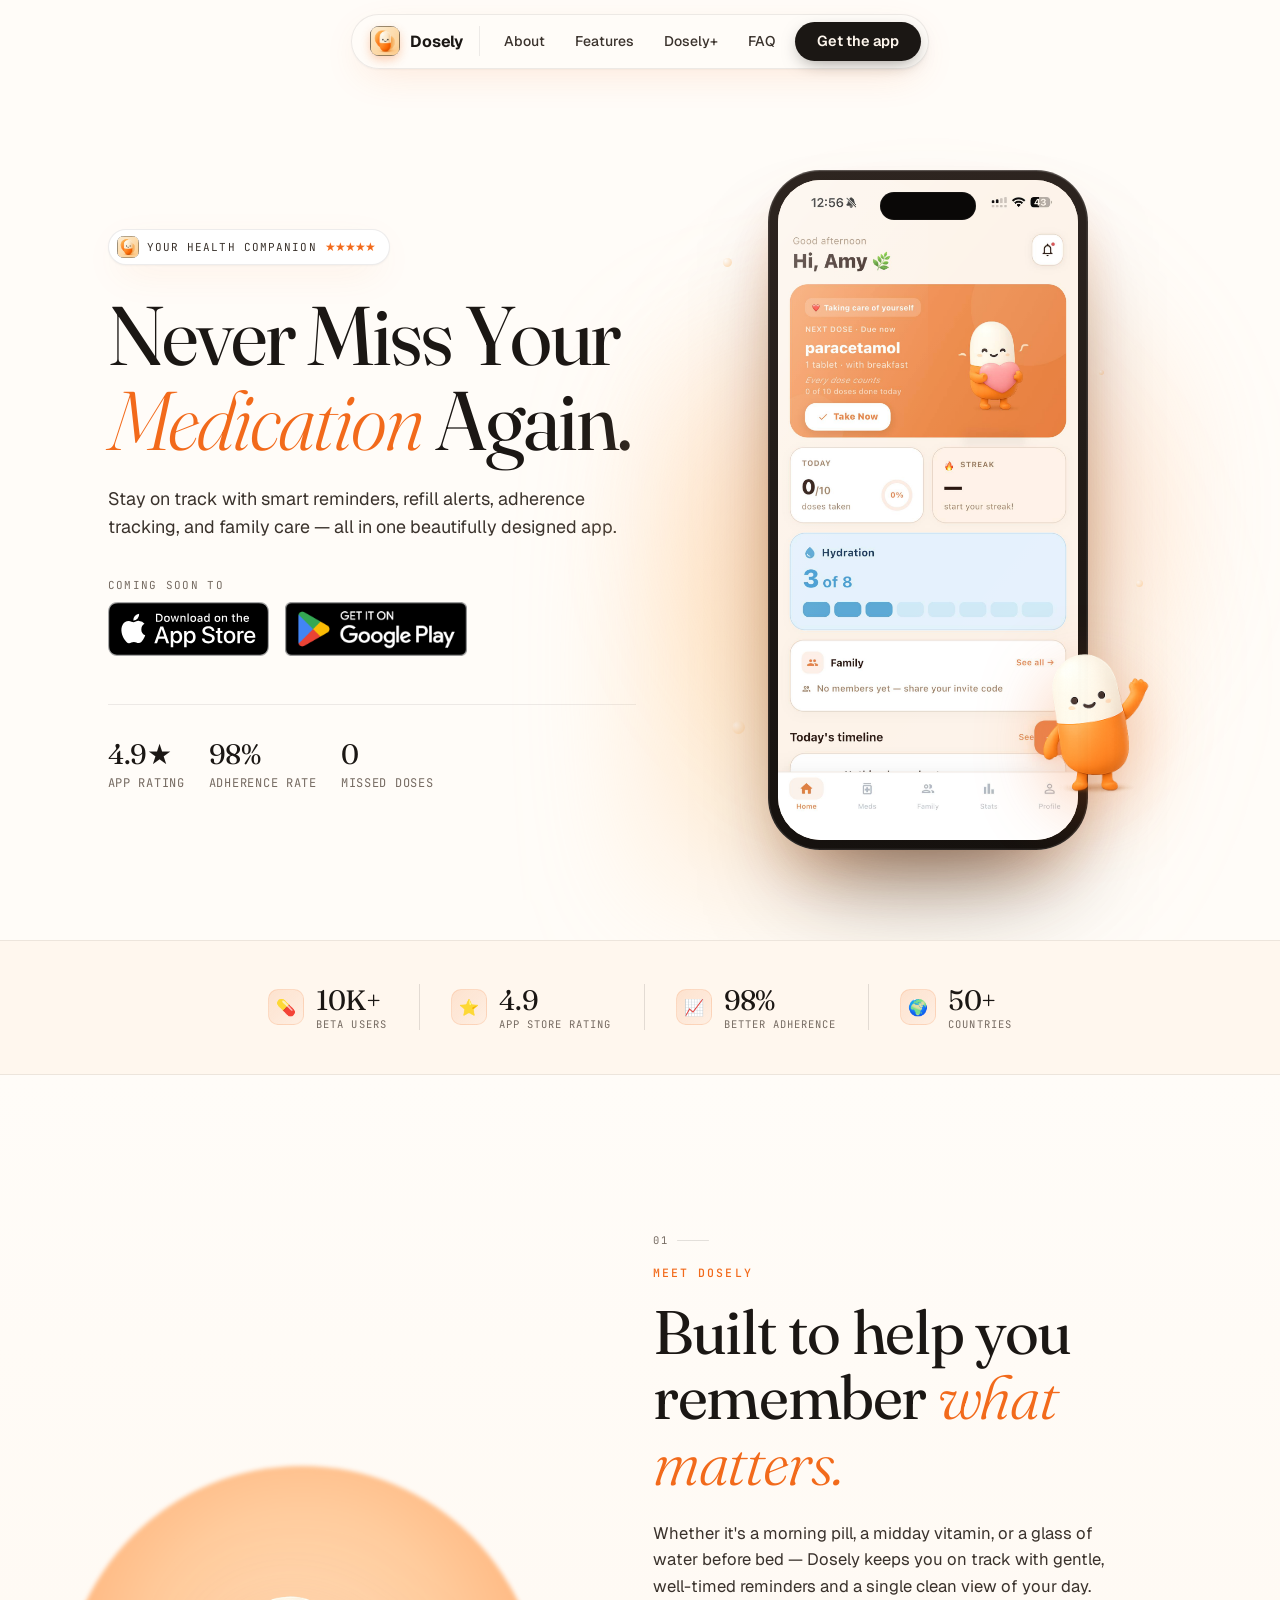
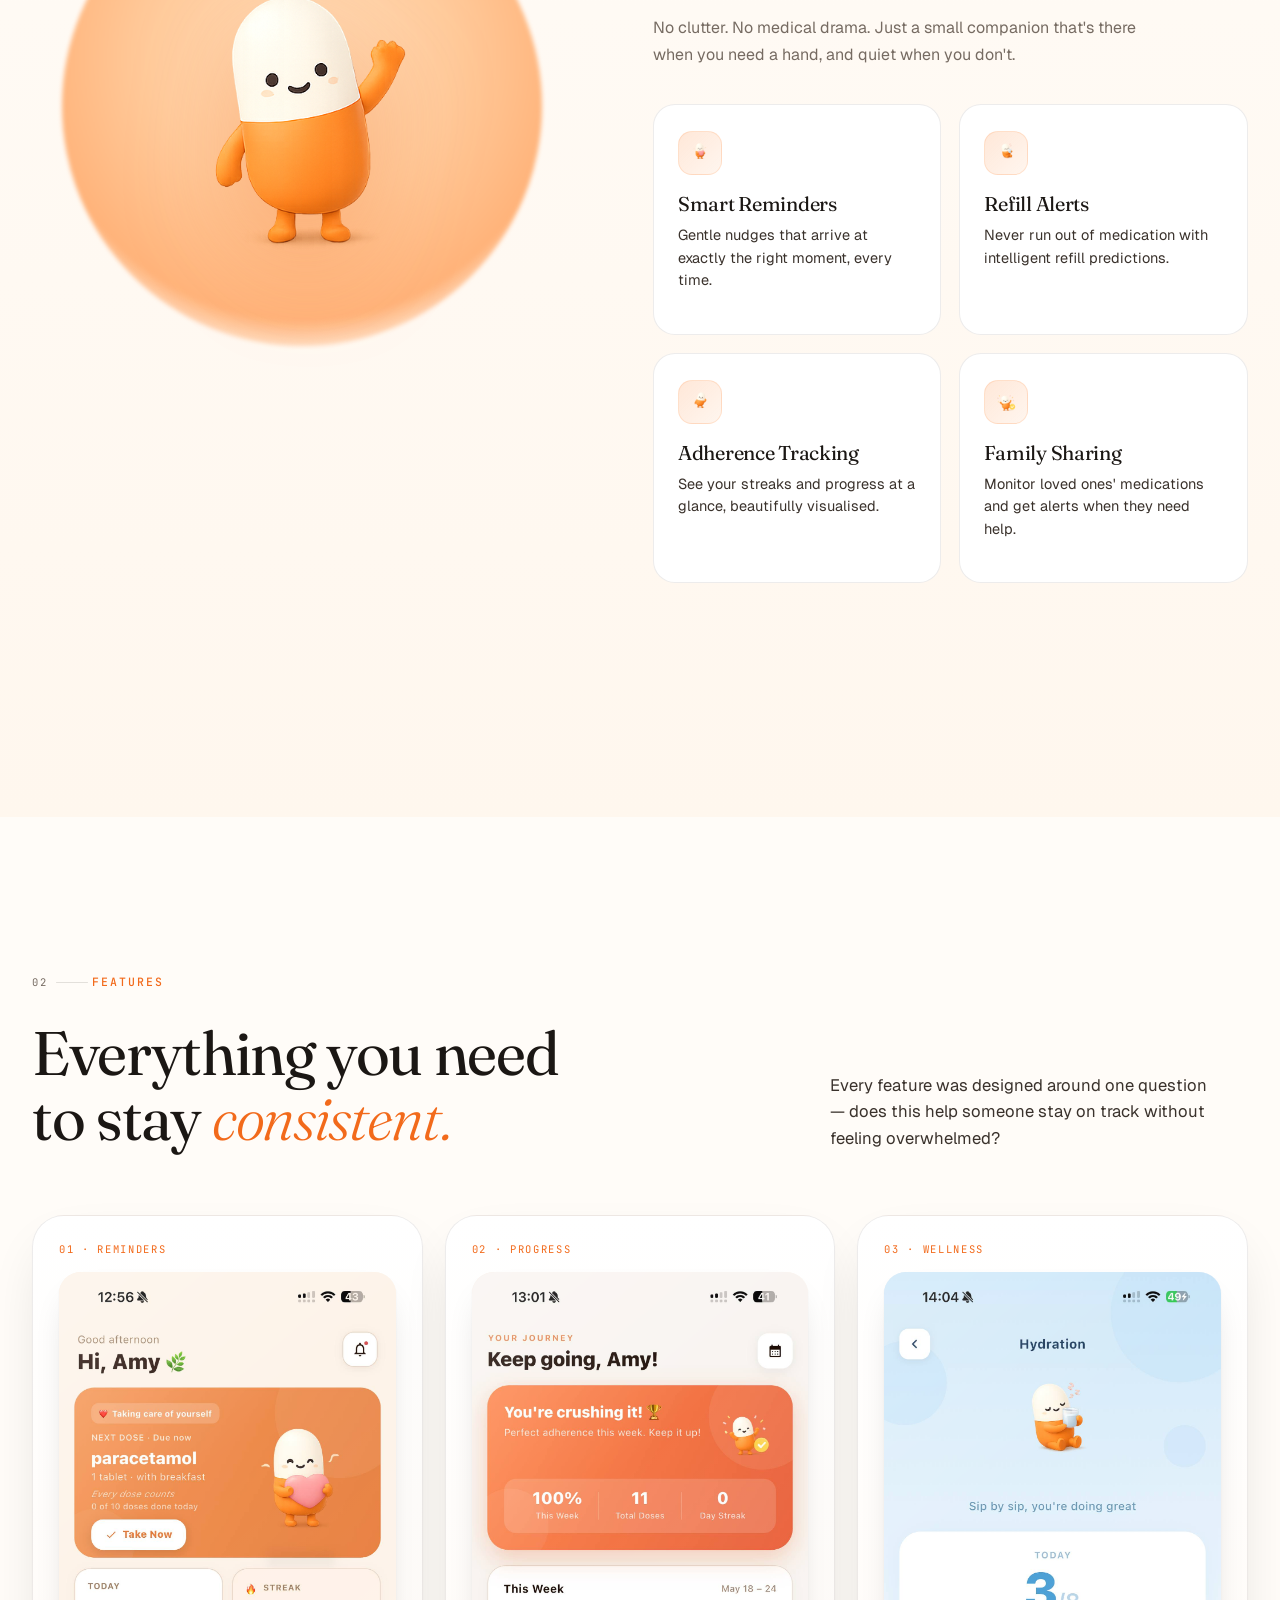
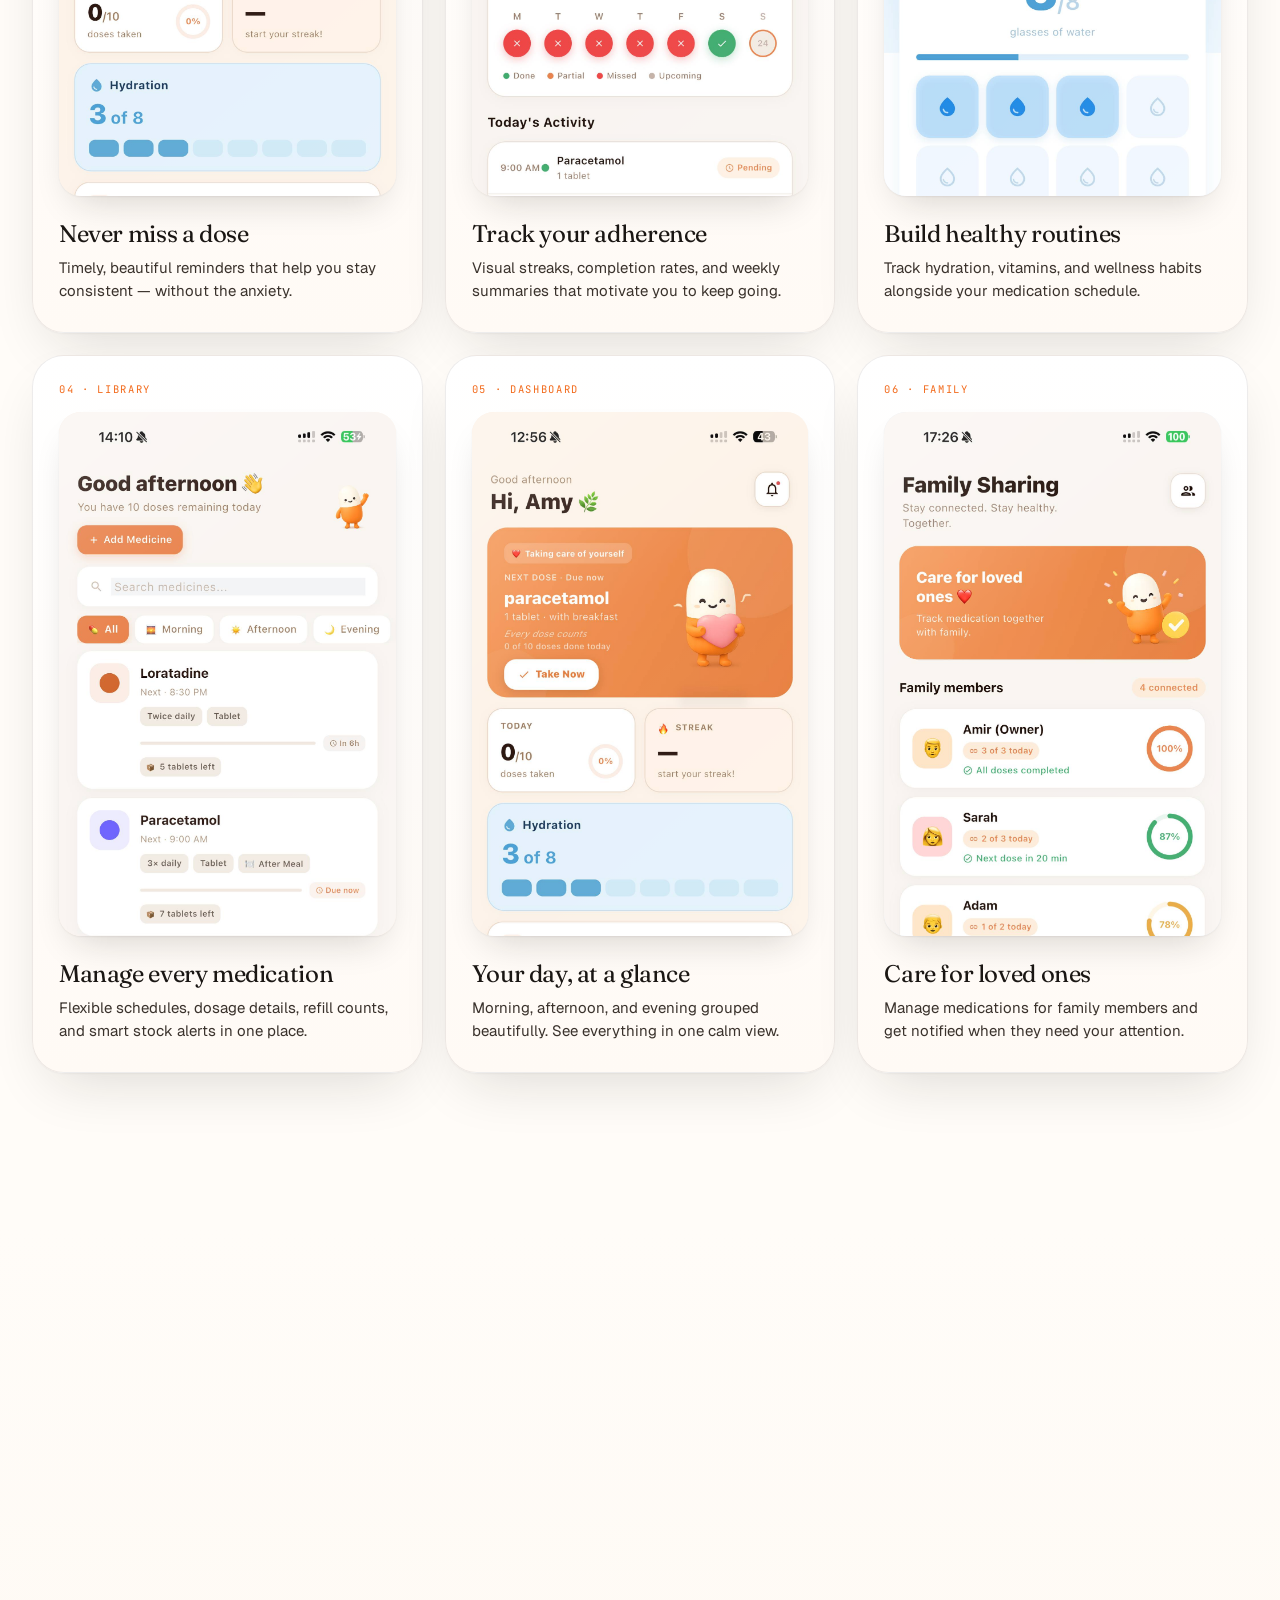
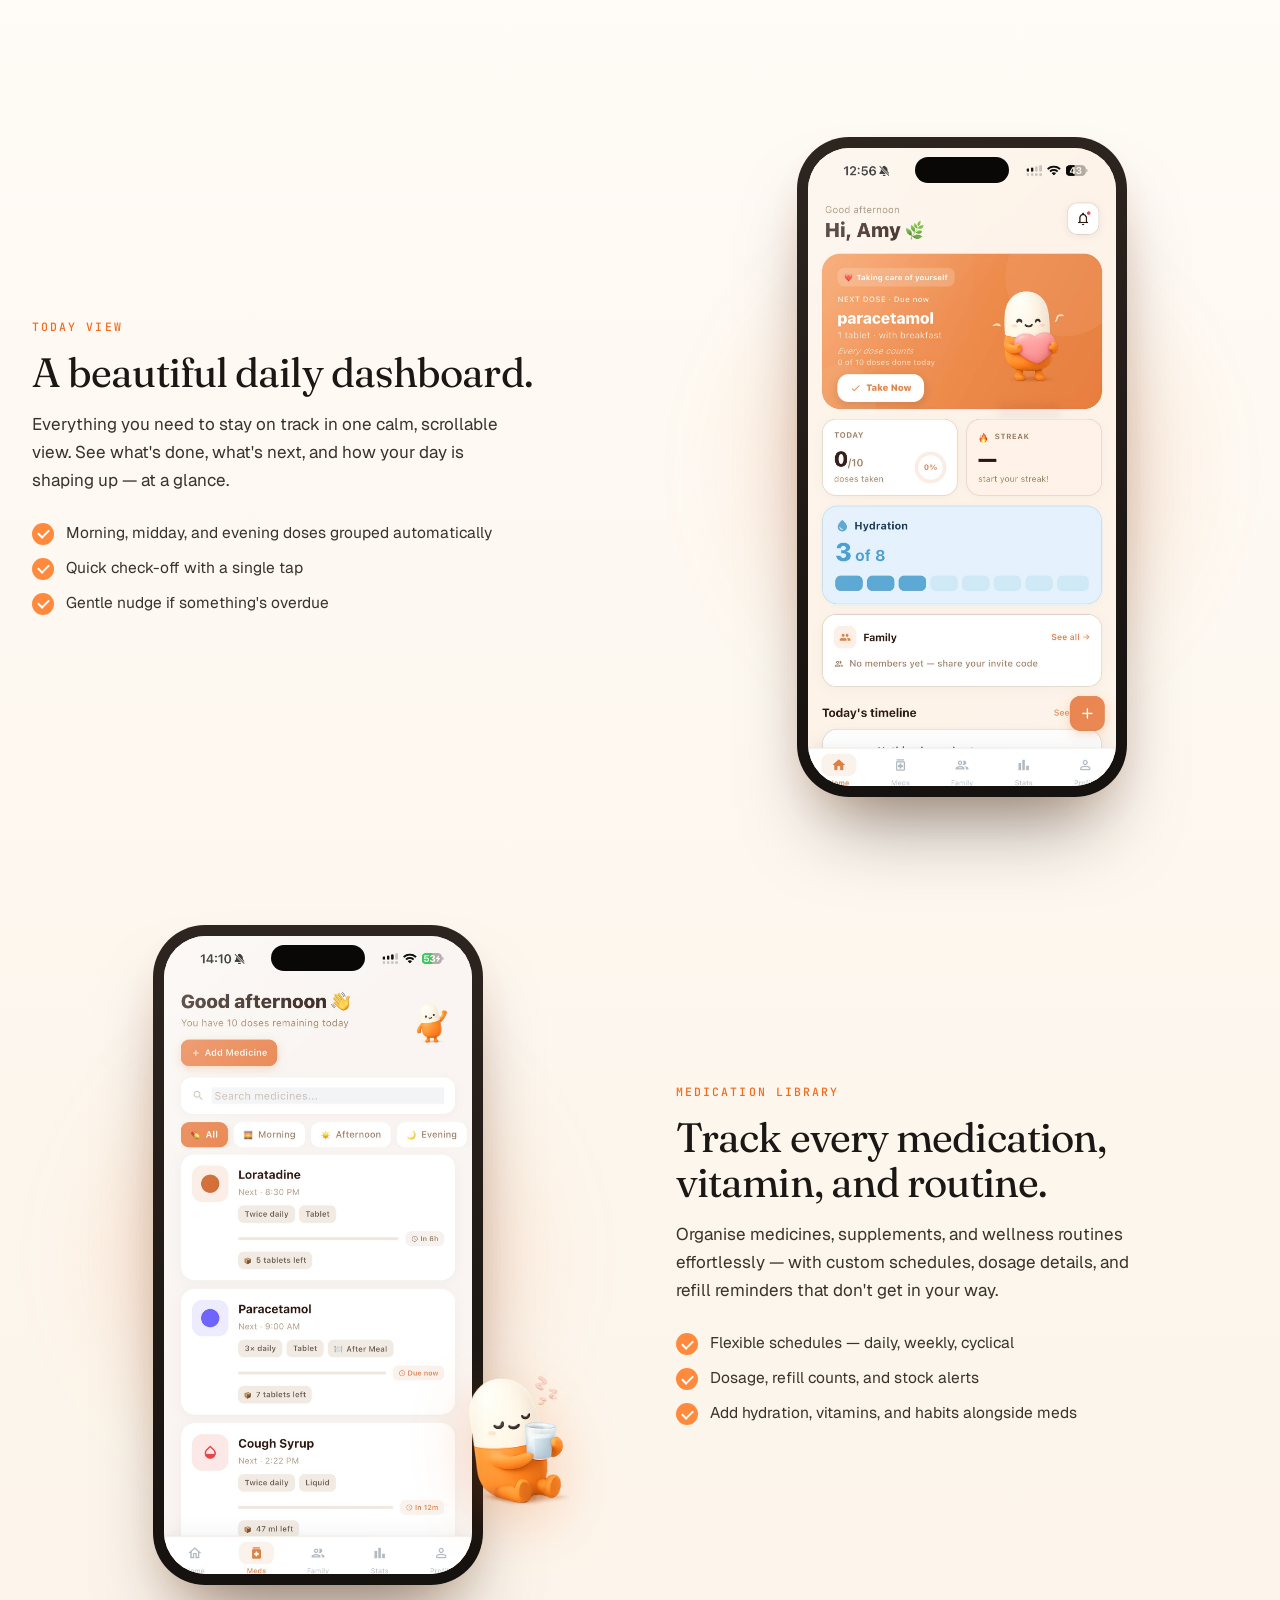
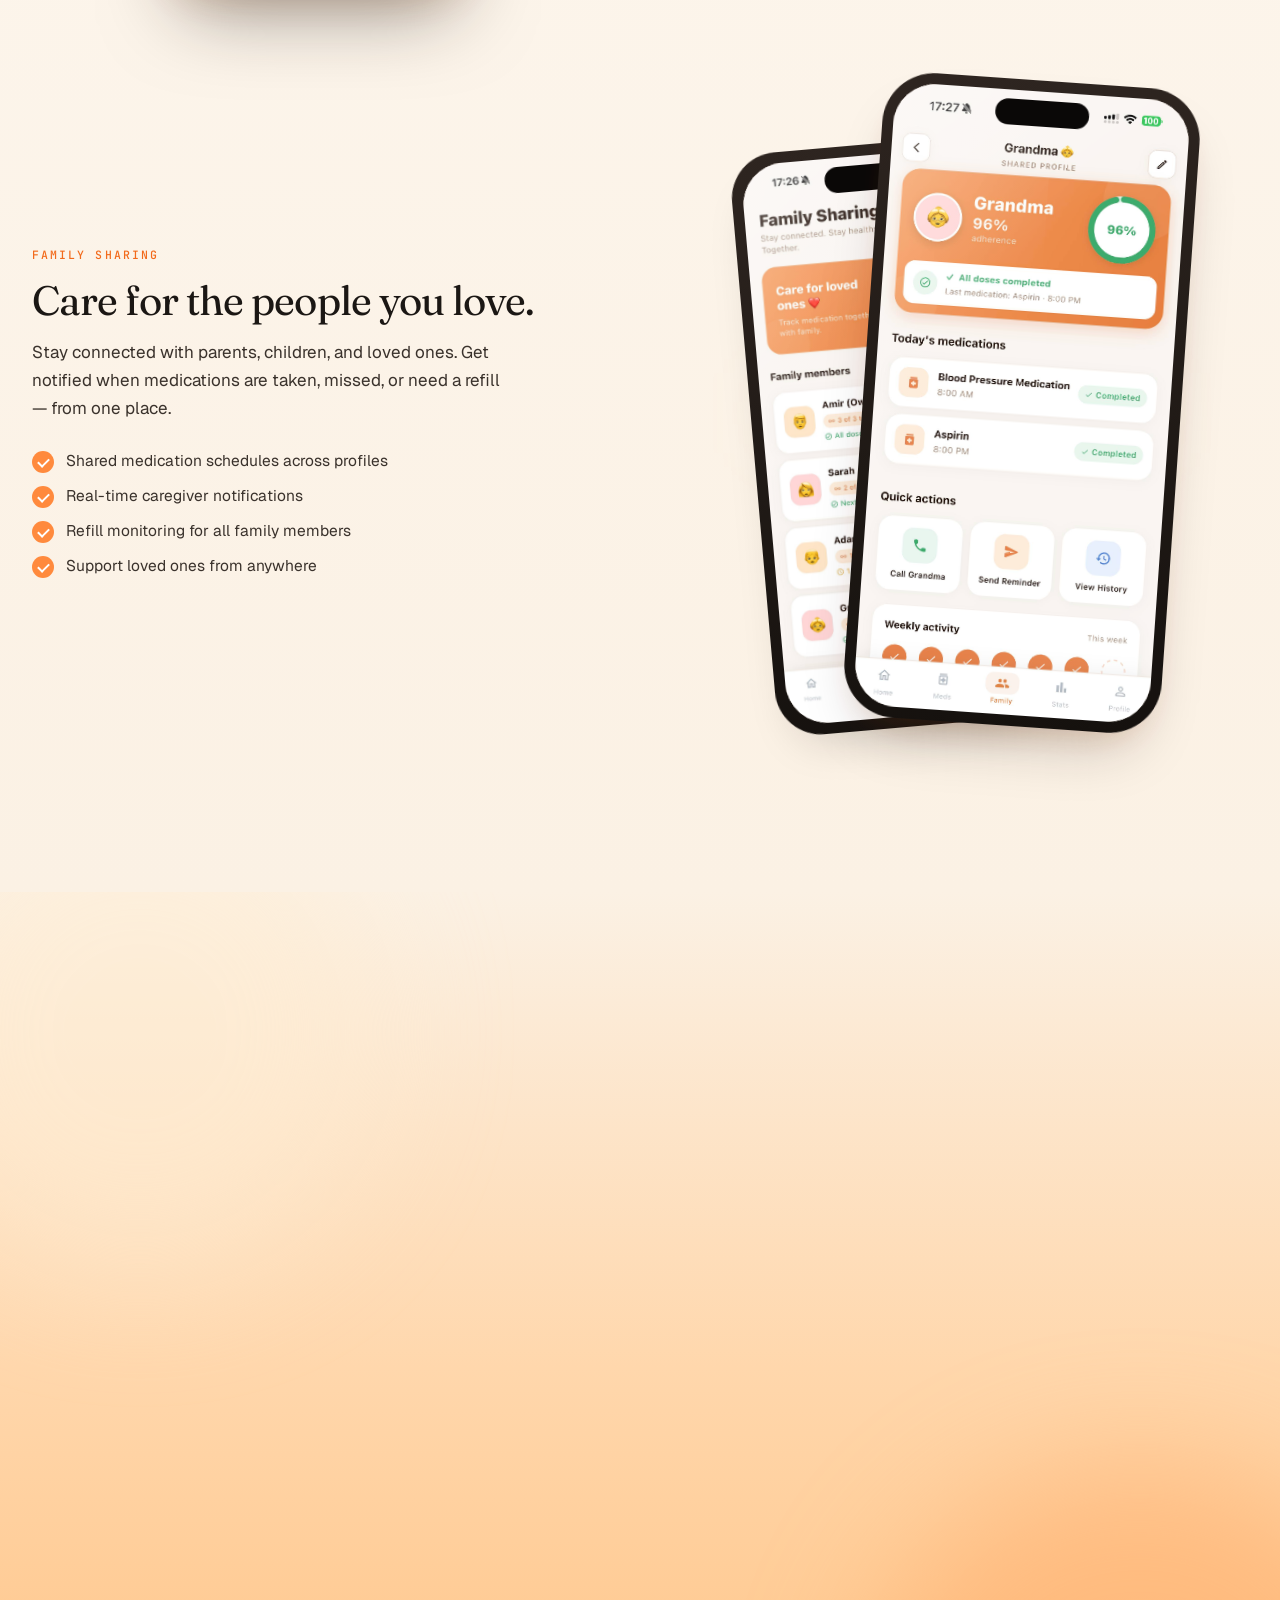
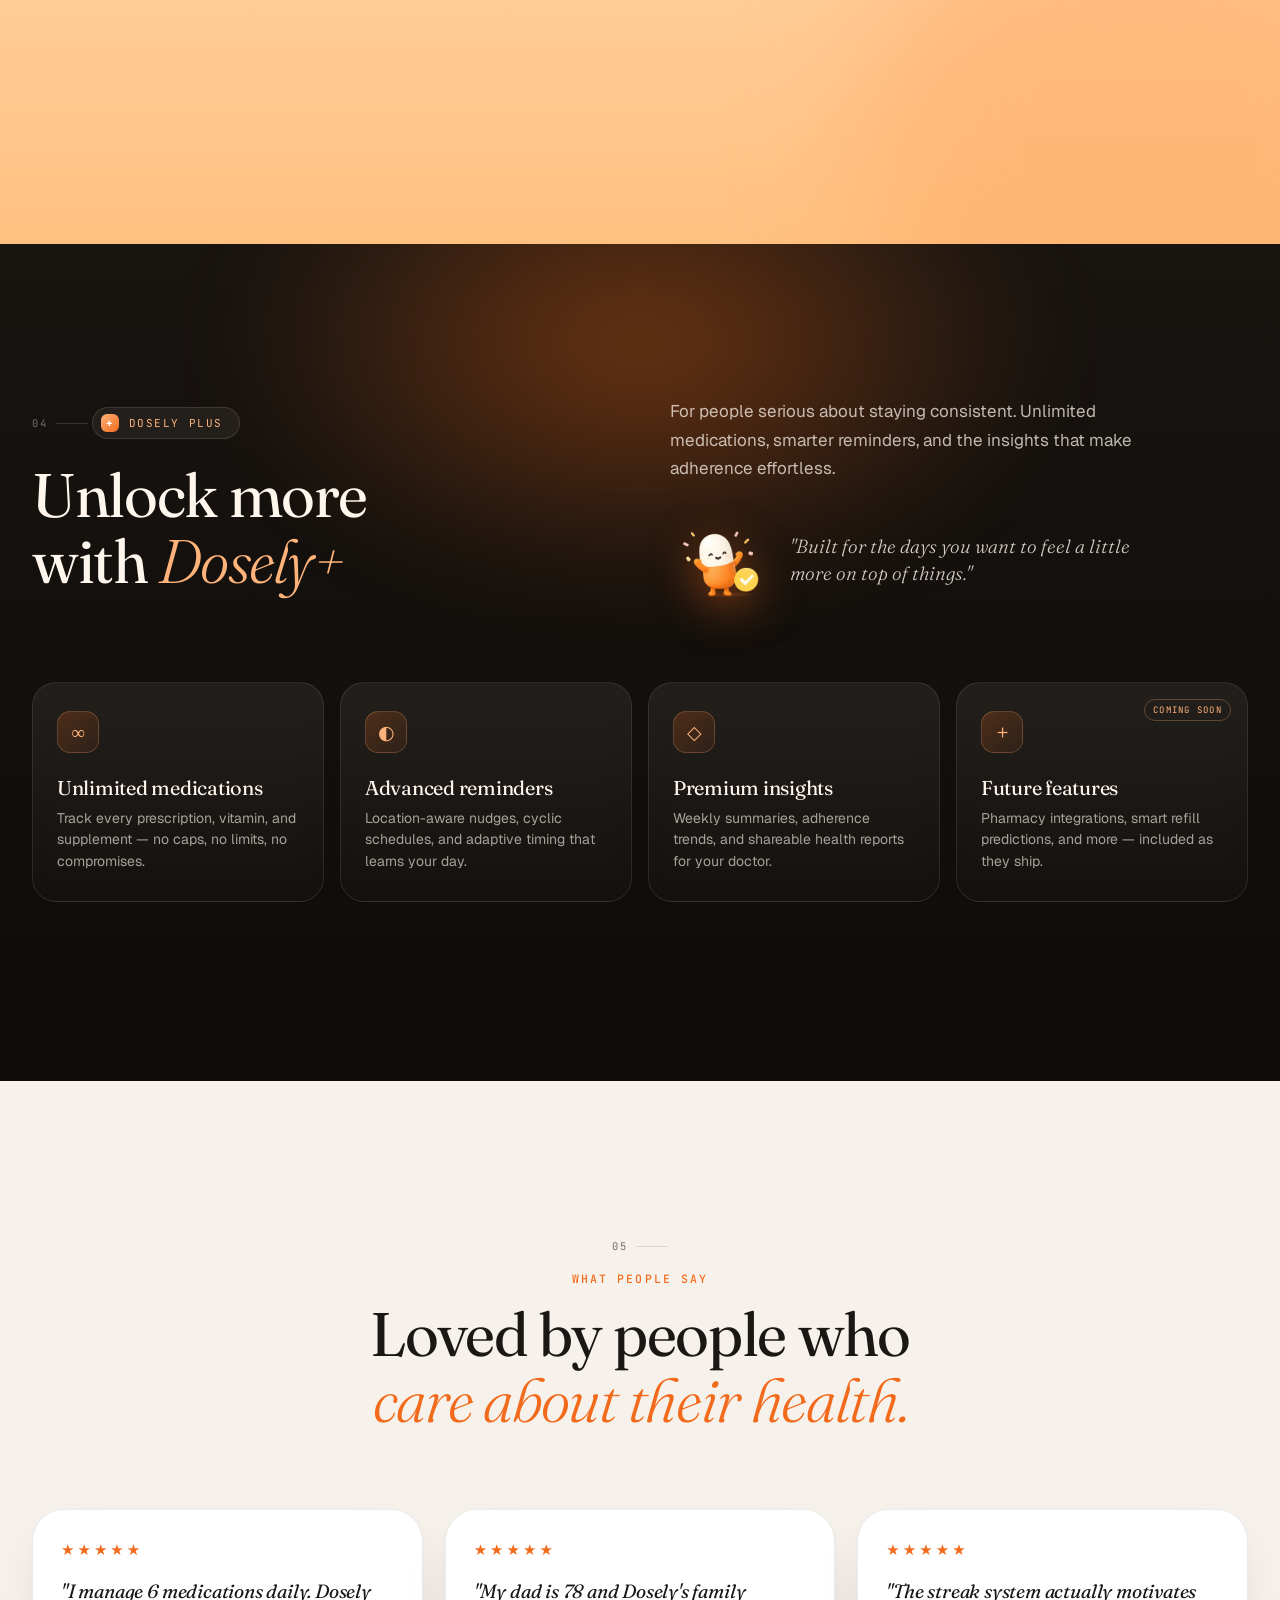
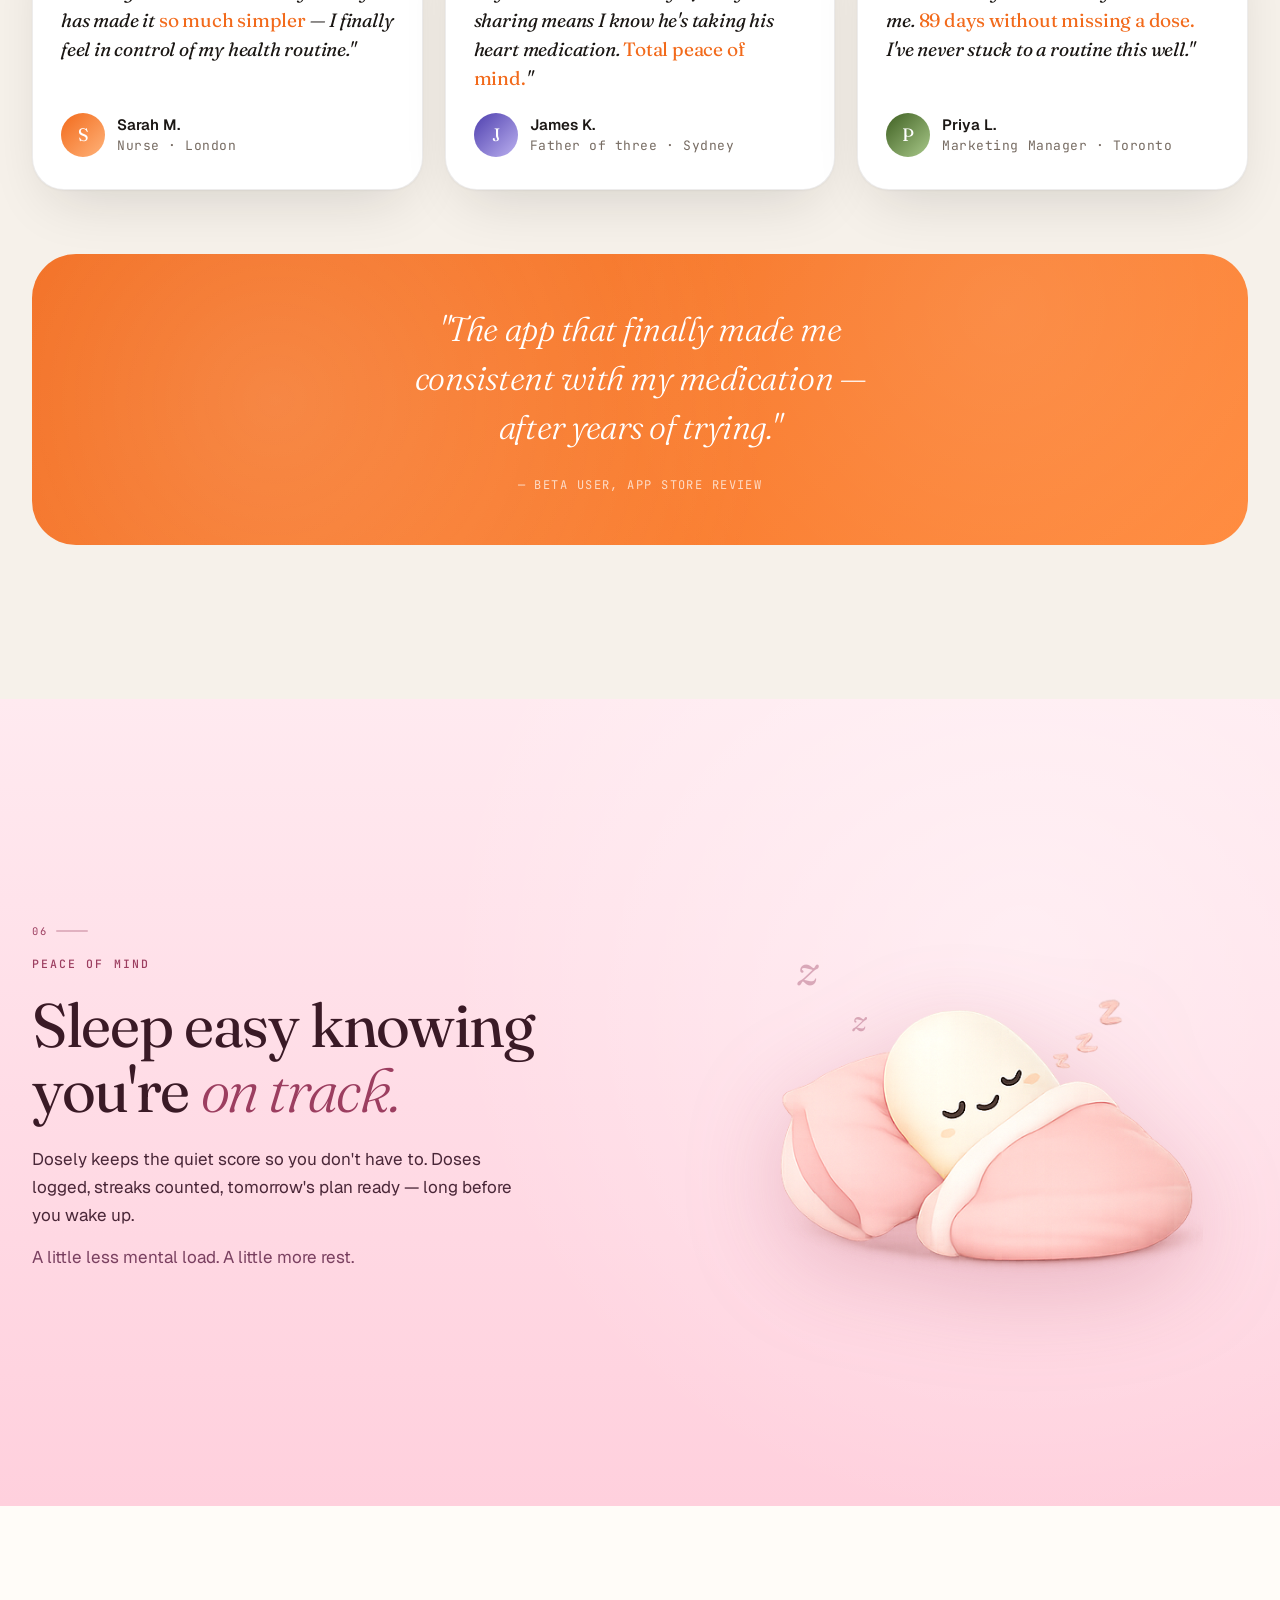
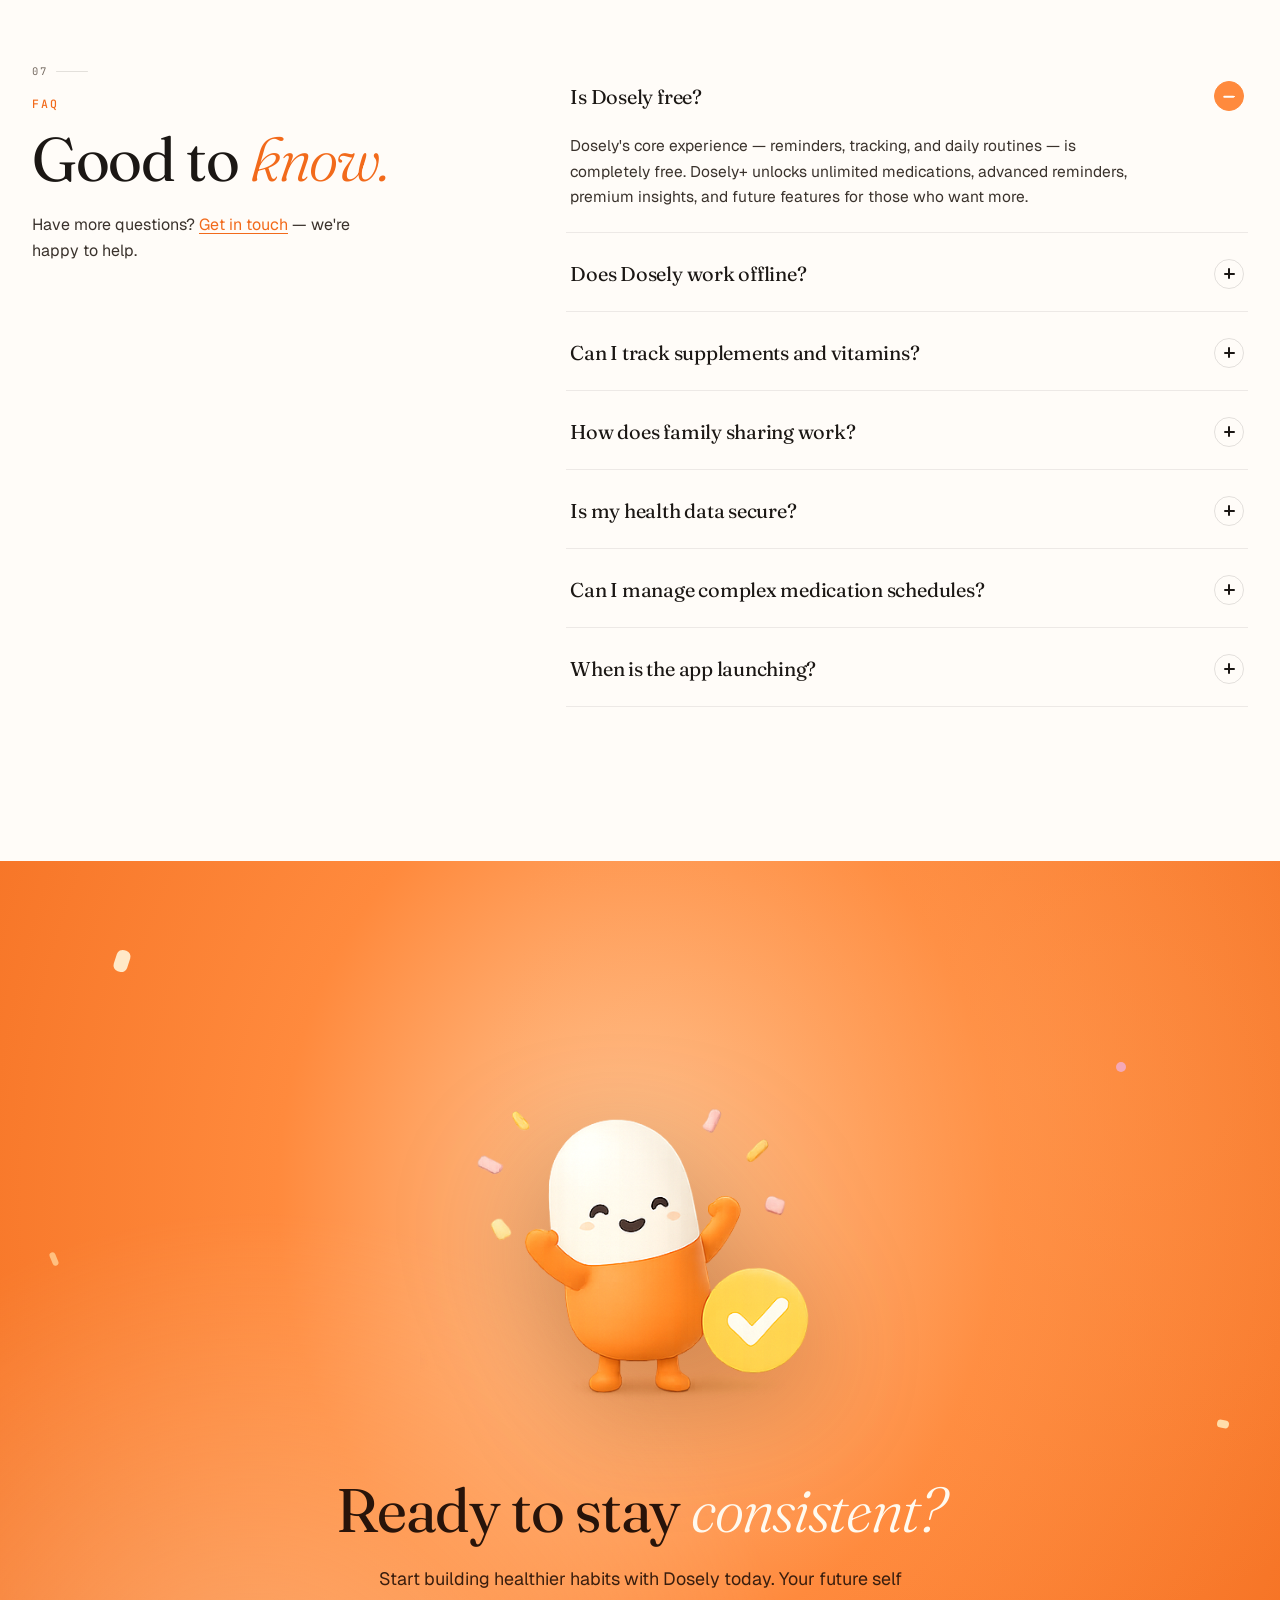
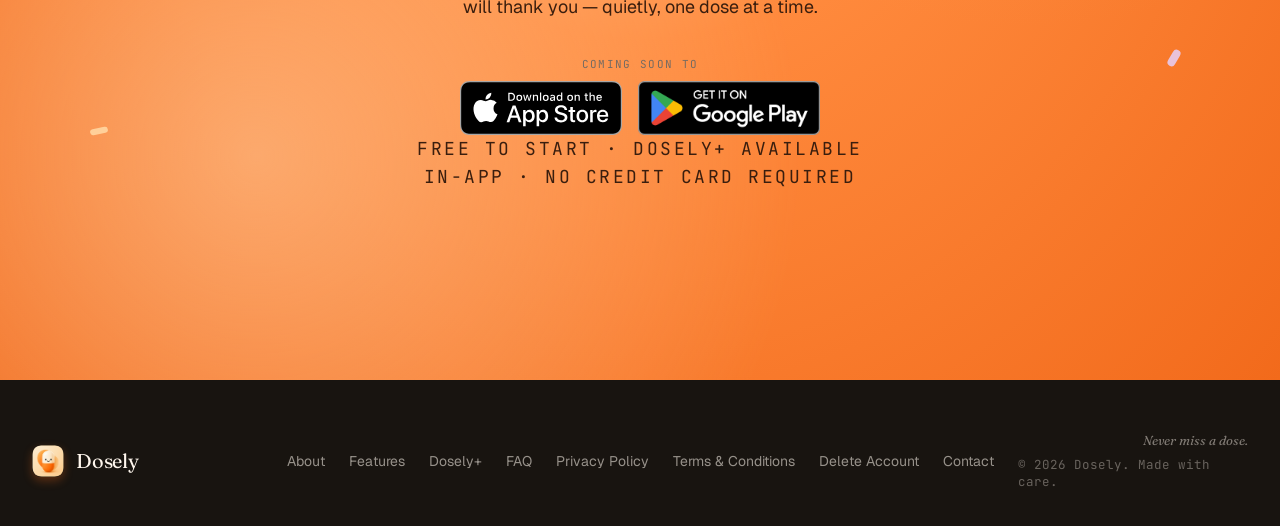
==== commit 98eeb29a: "Update contact email to sales@mydosely.com across all pages Co-Authored-By: Claude Sonnet 4.6 <norep" ====
--- a/index.html
+++ b/index.html
@@ -1106,7 +1106,7 @@
         <a href="privacy.html">Privacy Policy</a>
         <a href="terms.html">Terms &amp; Conditions</a>
         <a href="delete-account.html">Delete Account</a>
-        <a href="mailto:support@mydosely.com">Contact</a>
+        <a href="mailto:sales@mydosely.com">Contact</a>
       </nav>
       <div class="foot-right">
         <span class="foot-tagline">Never miss a dose.</span>
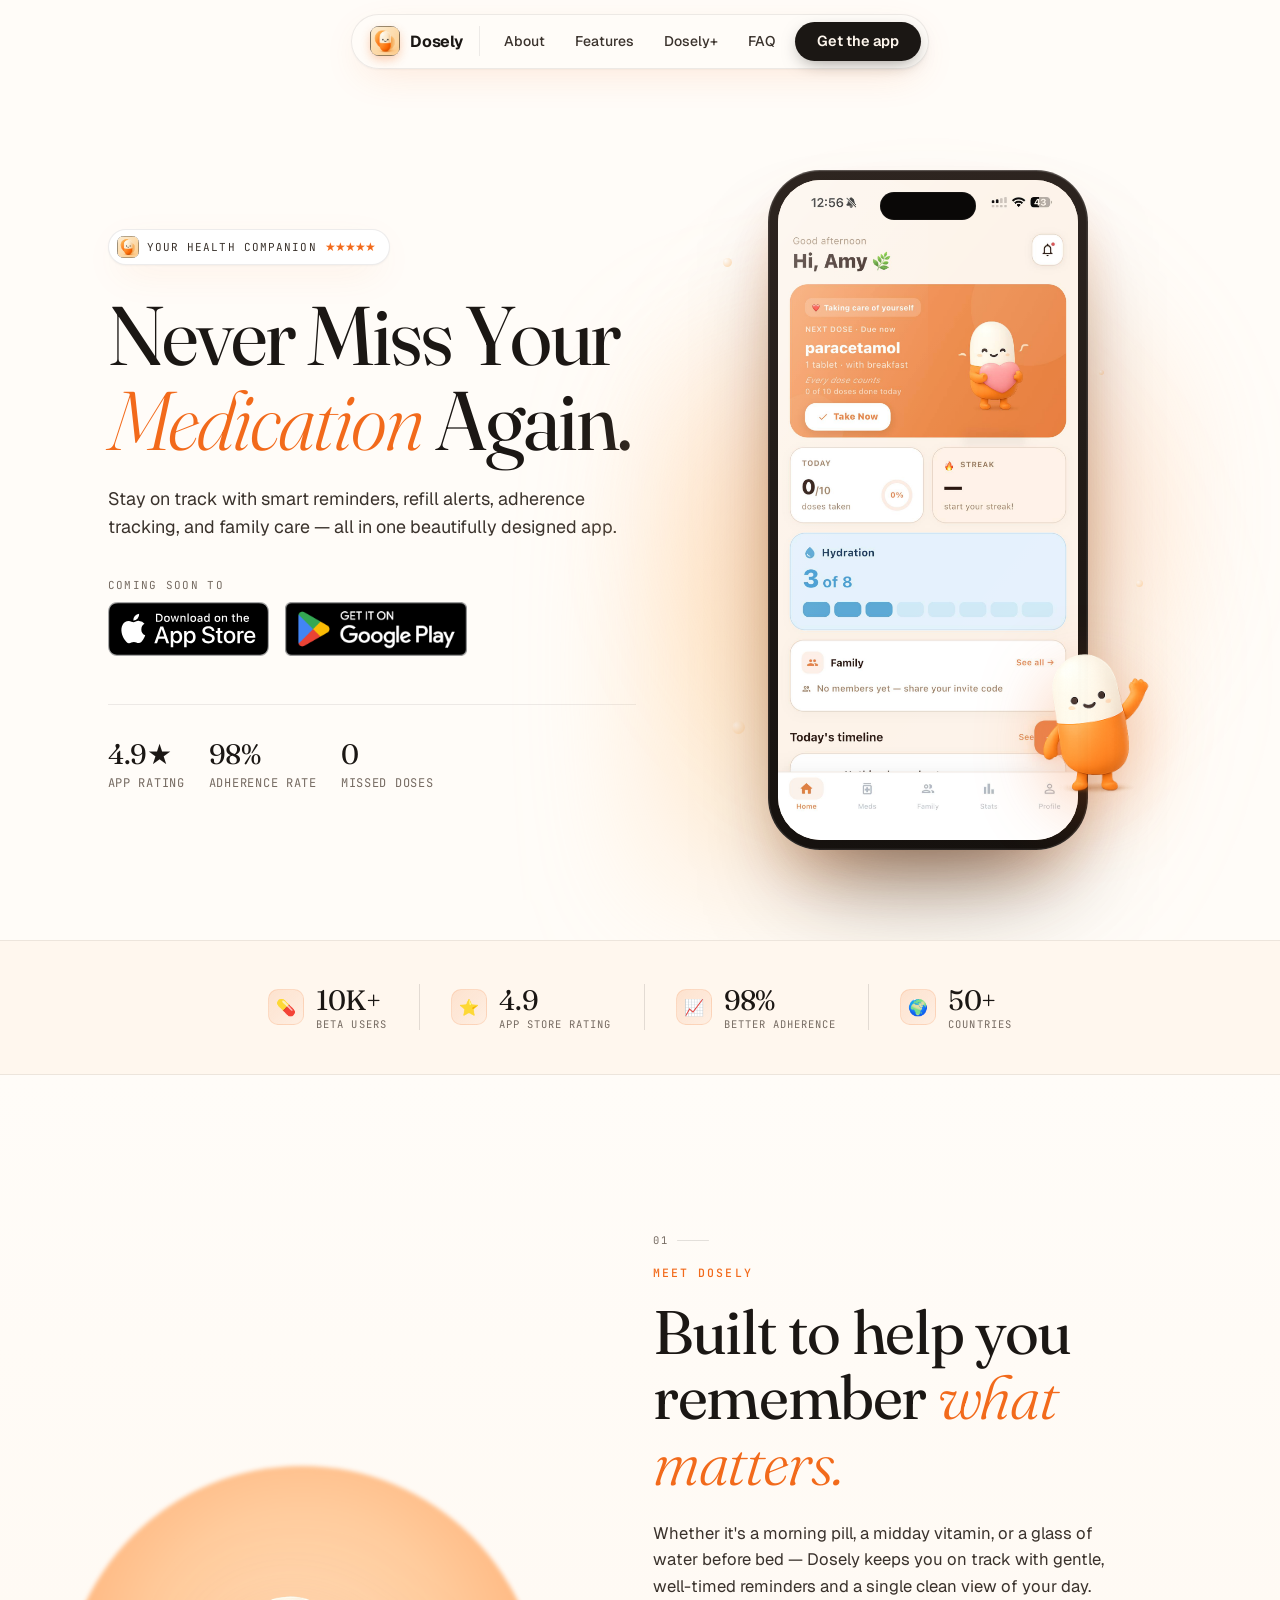
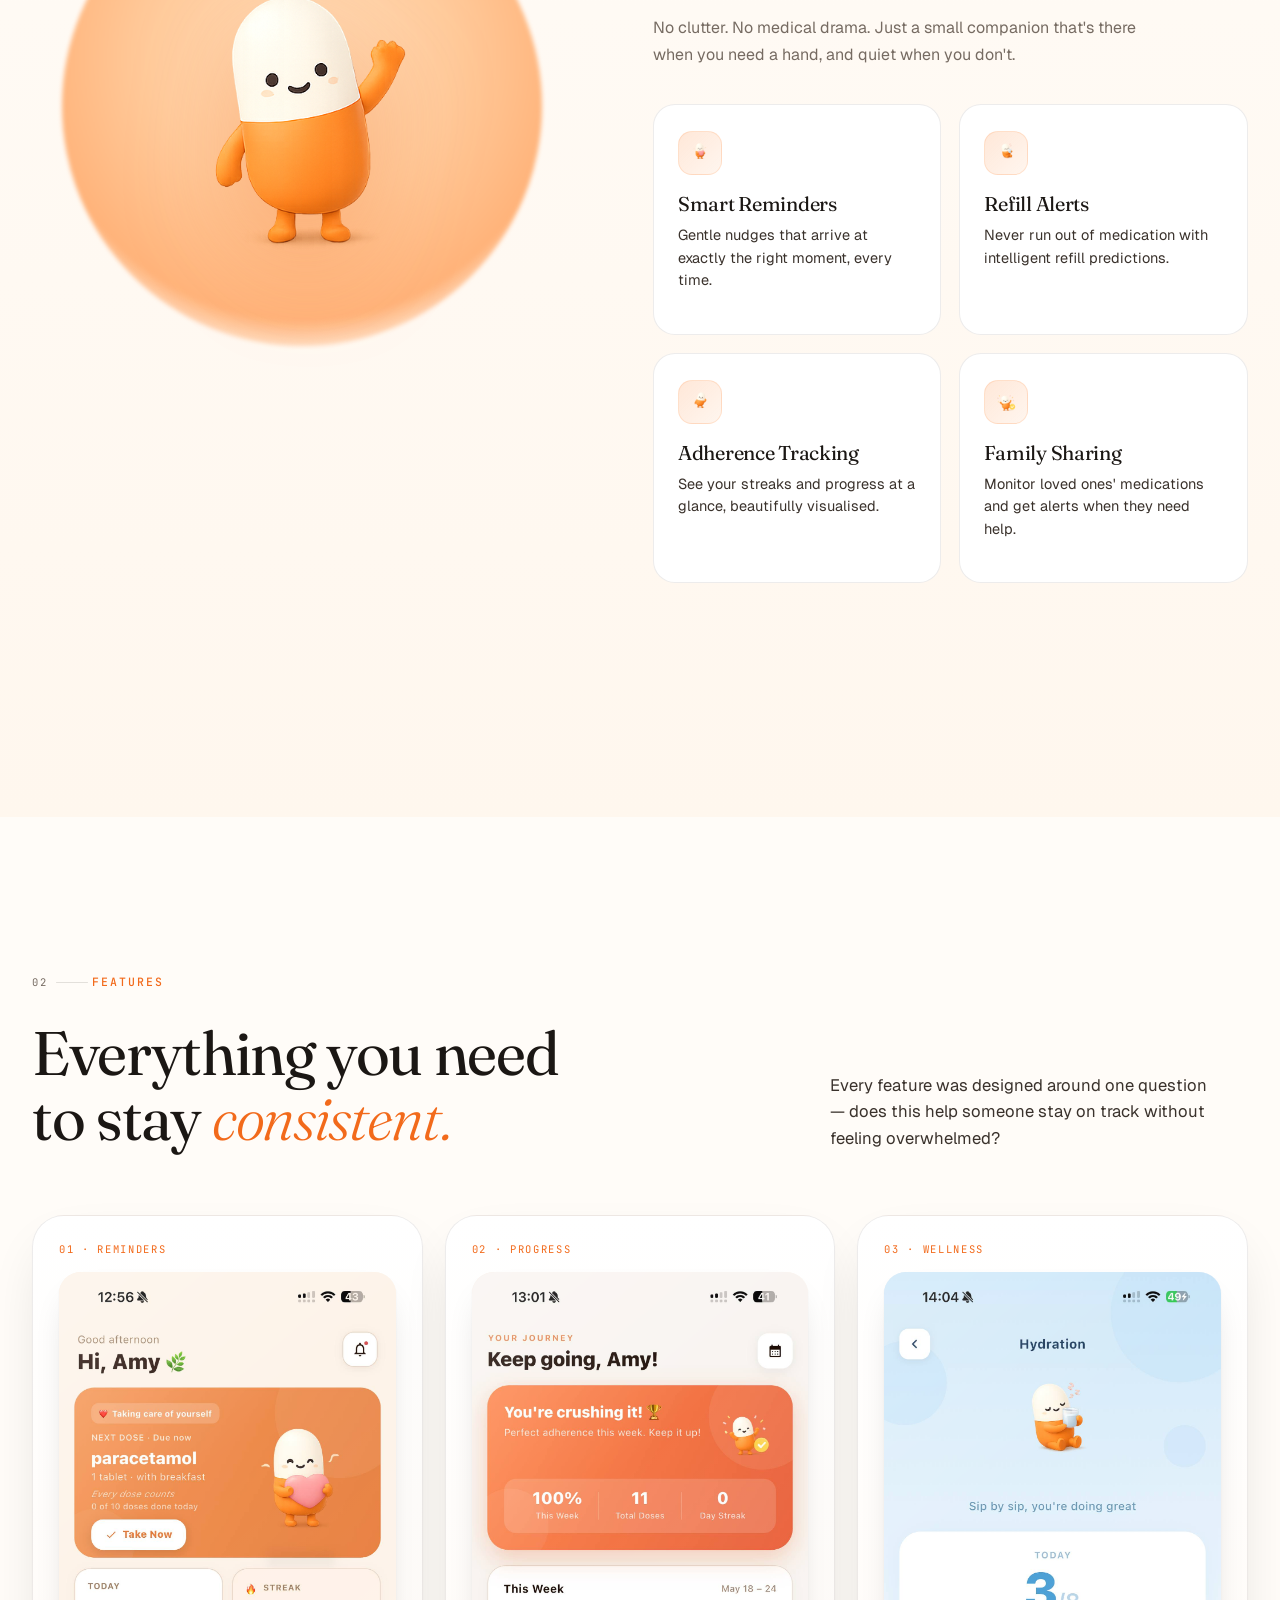
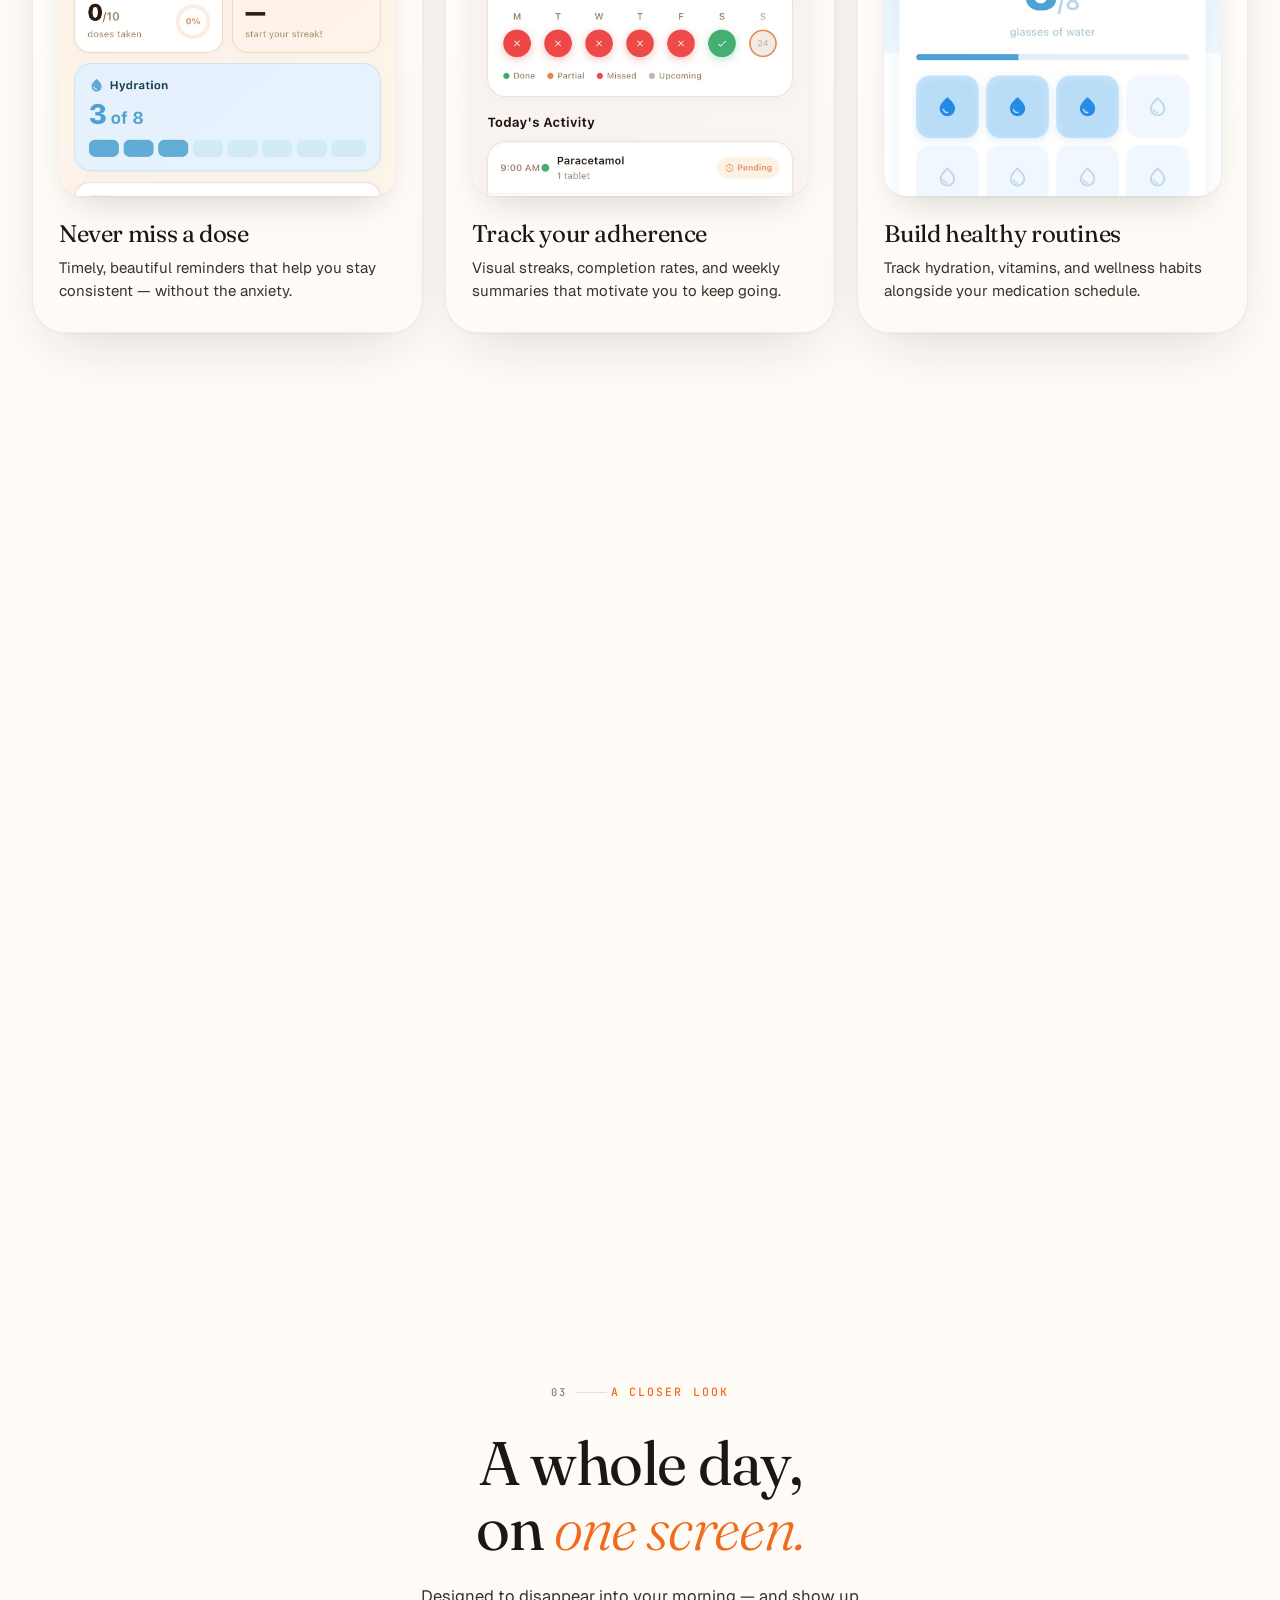
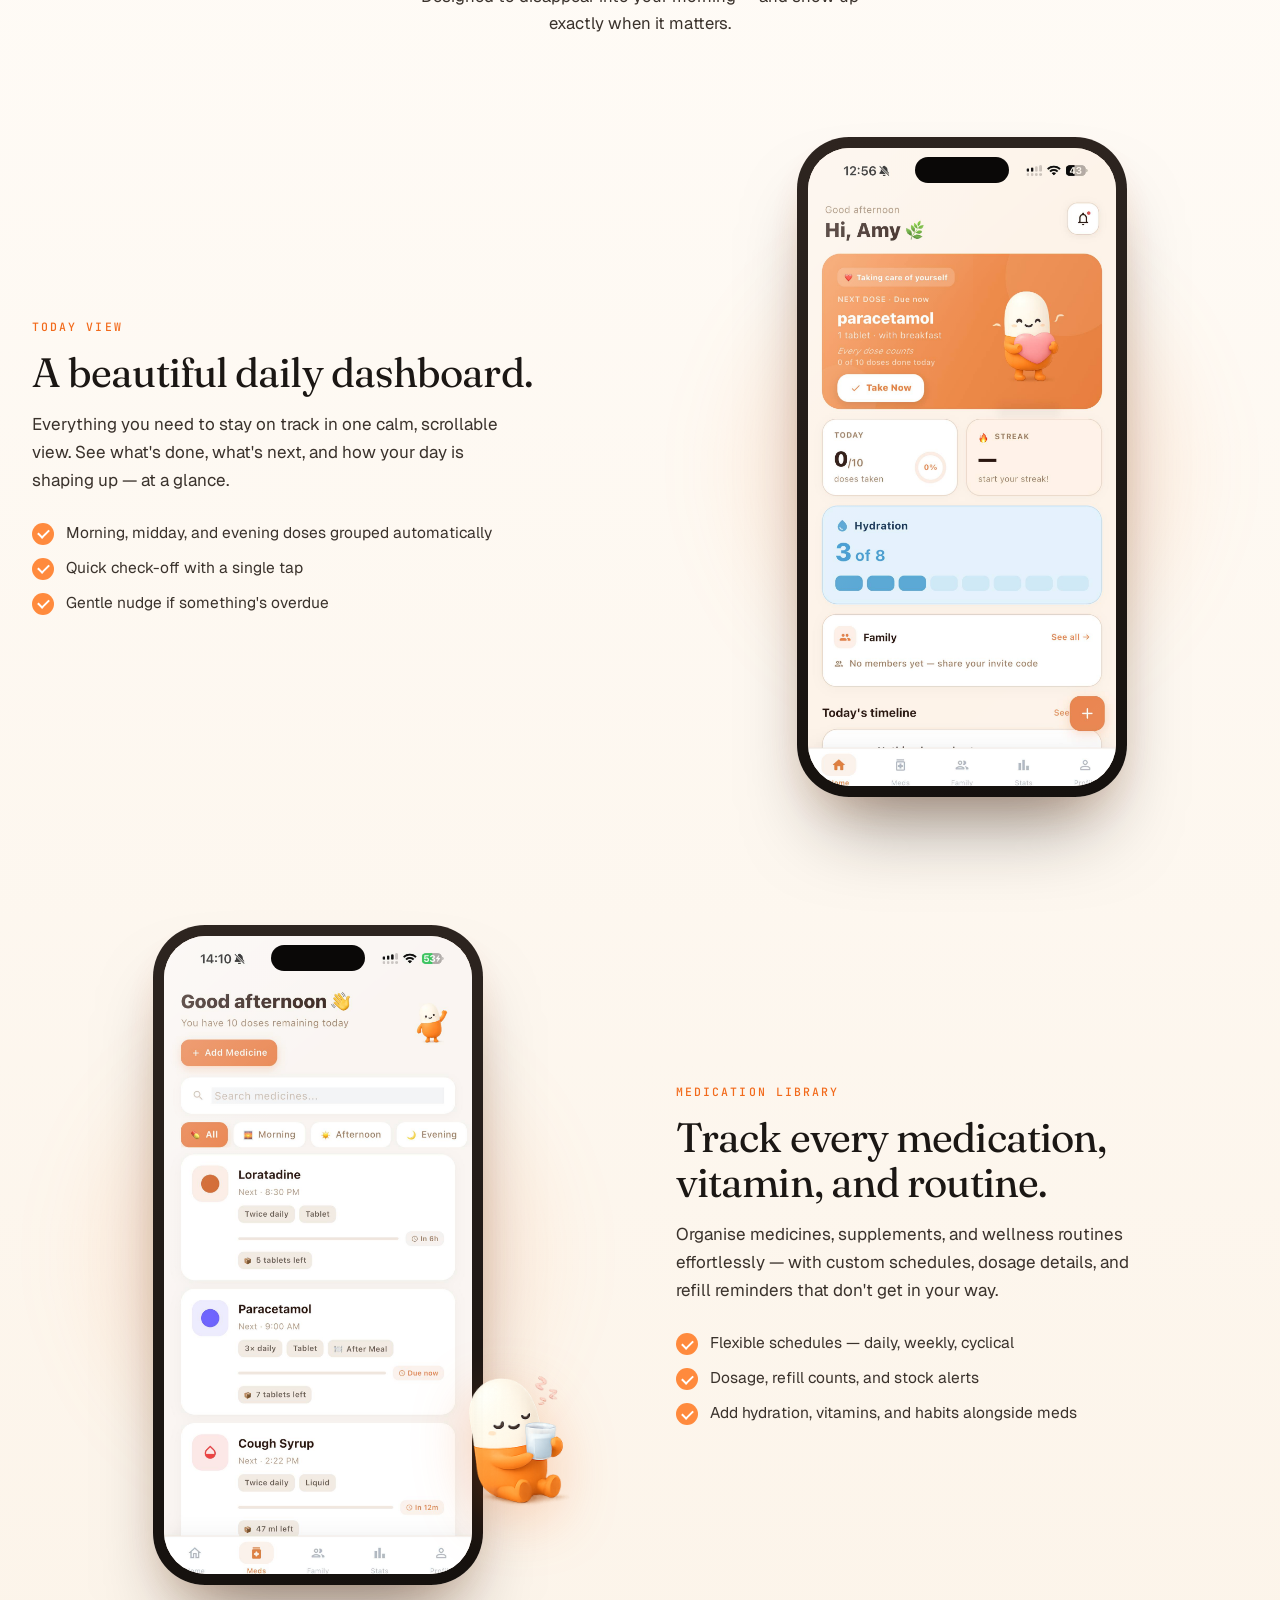
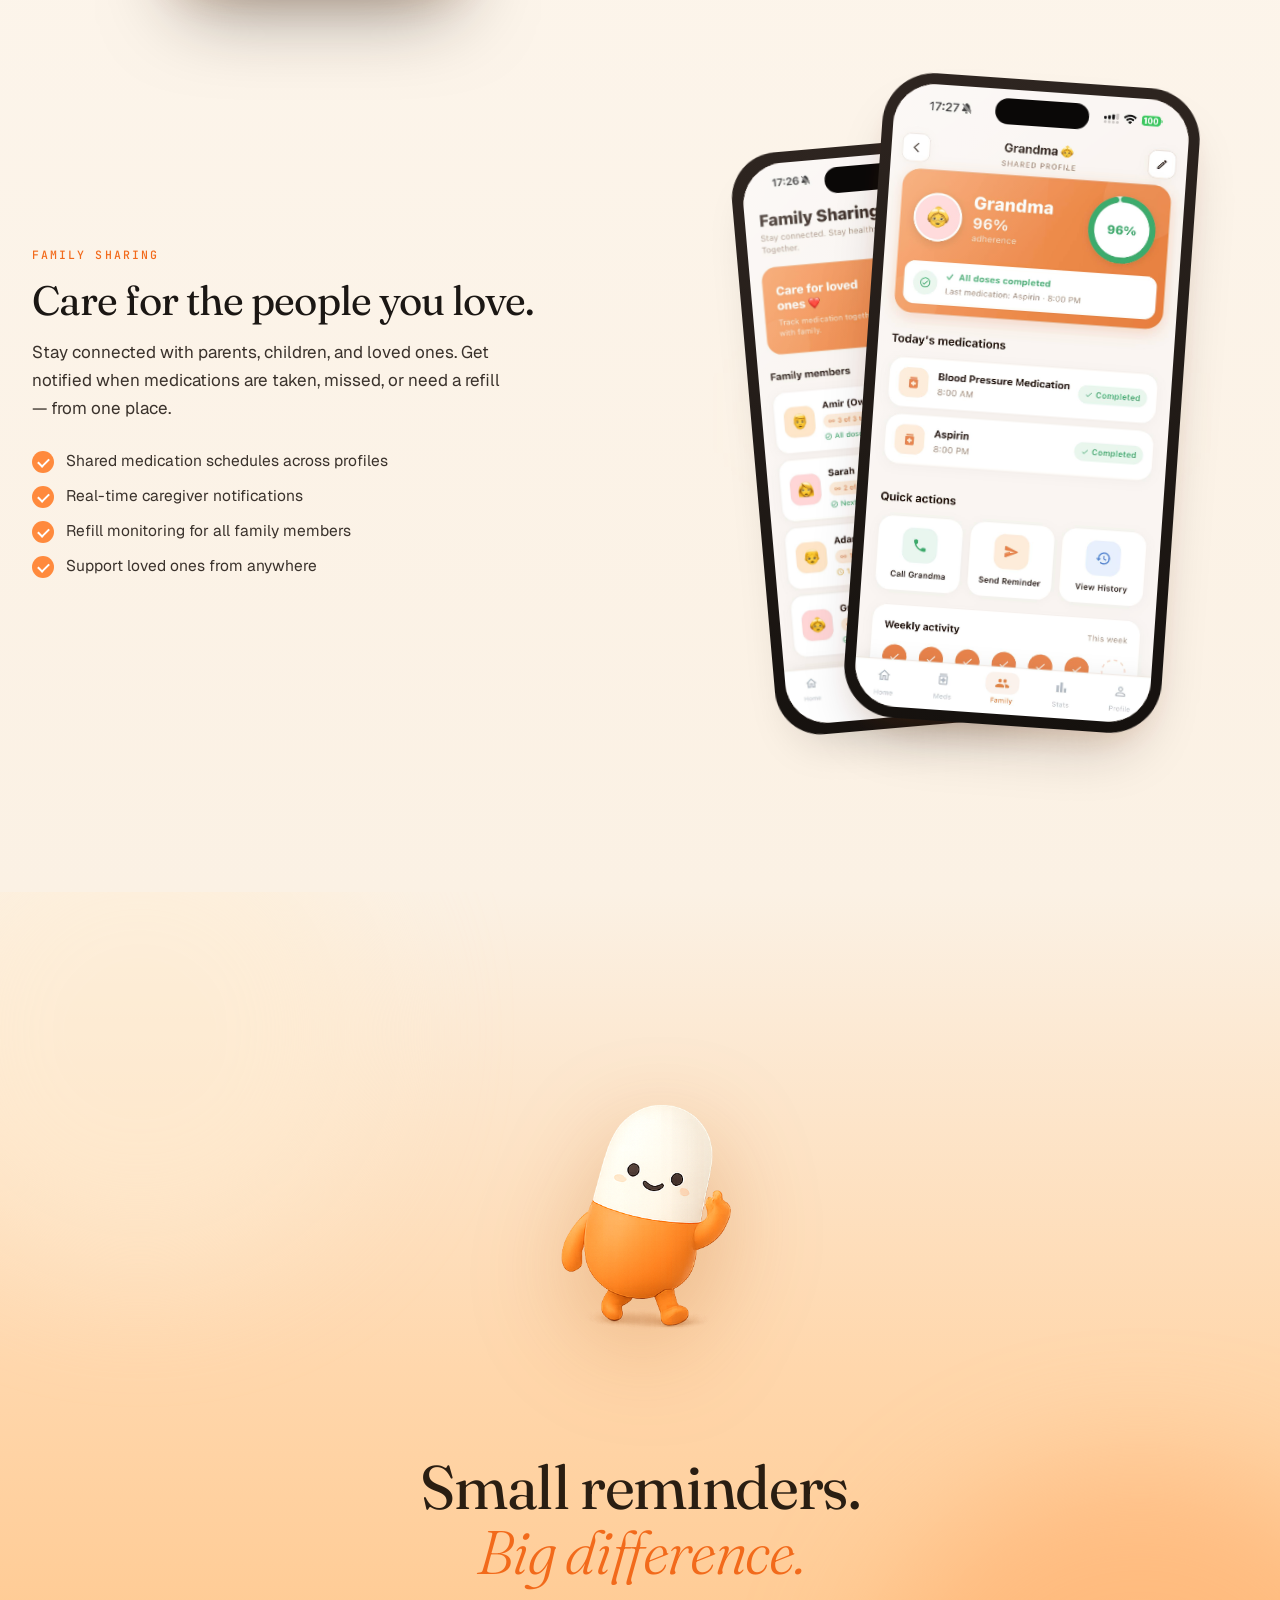
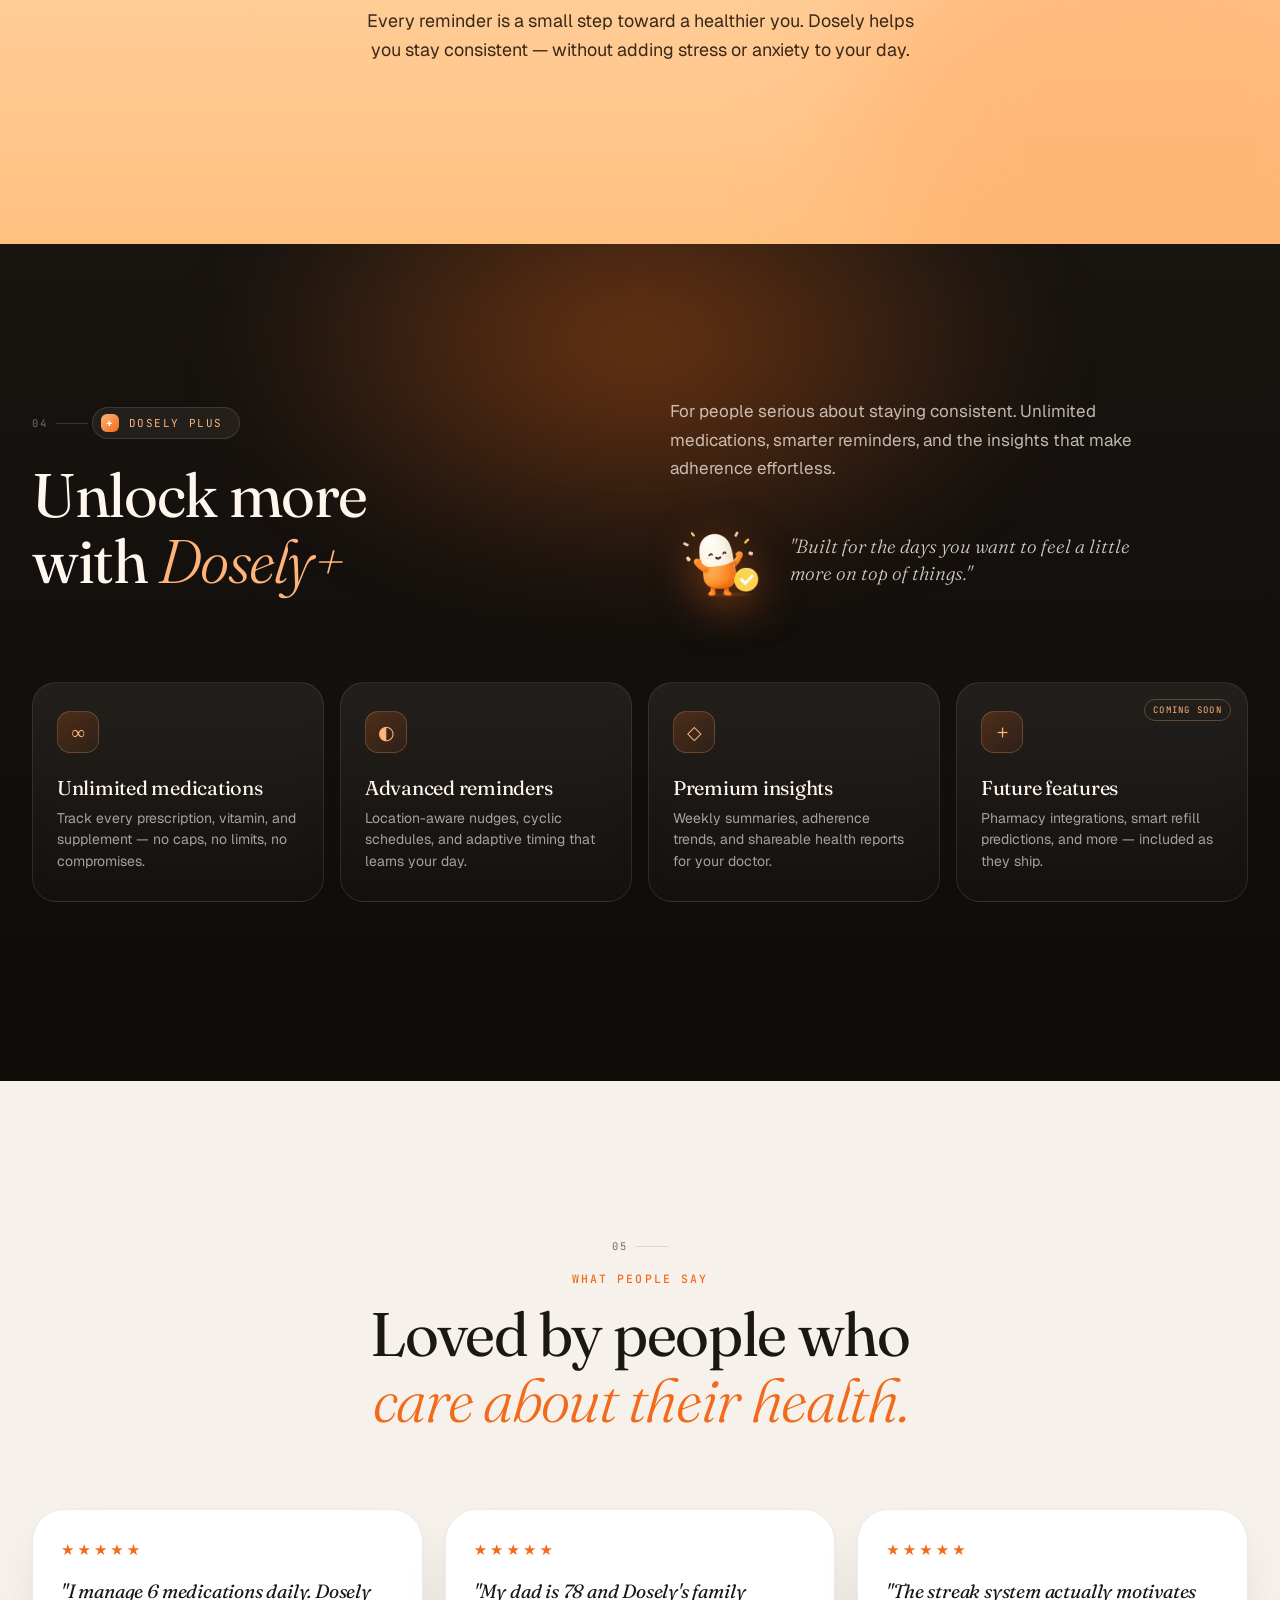
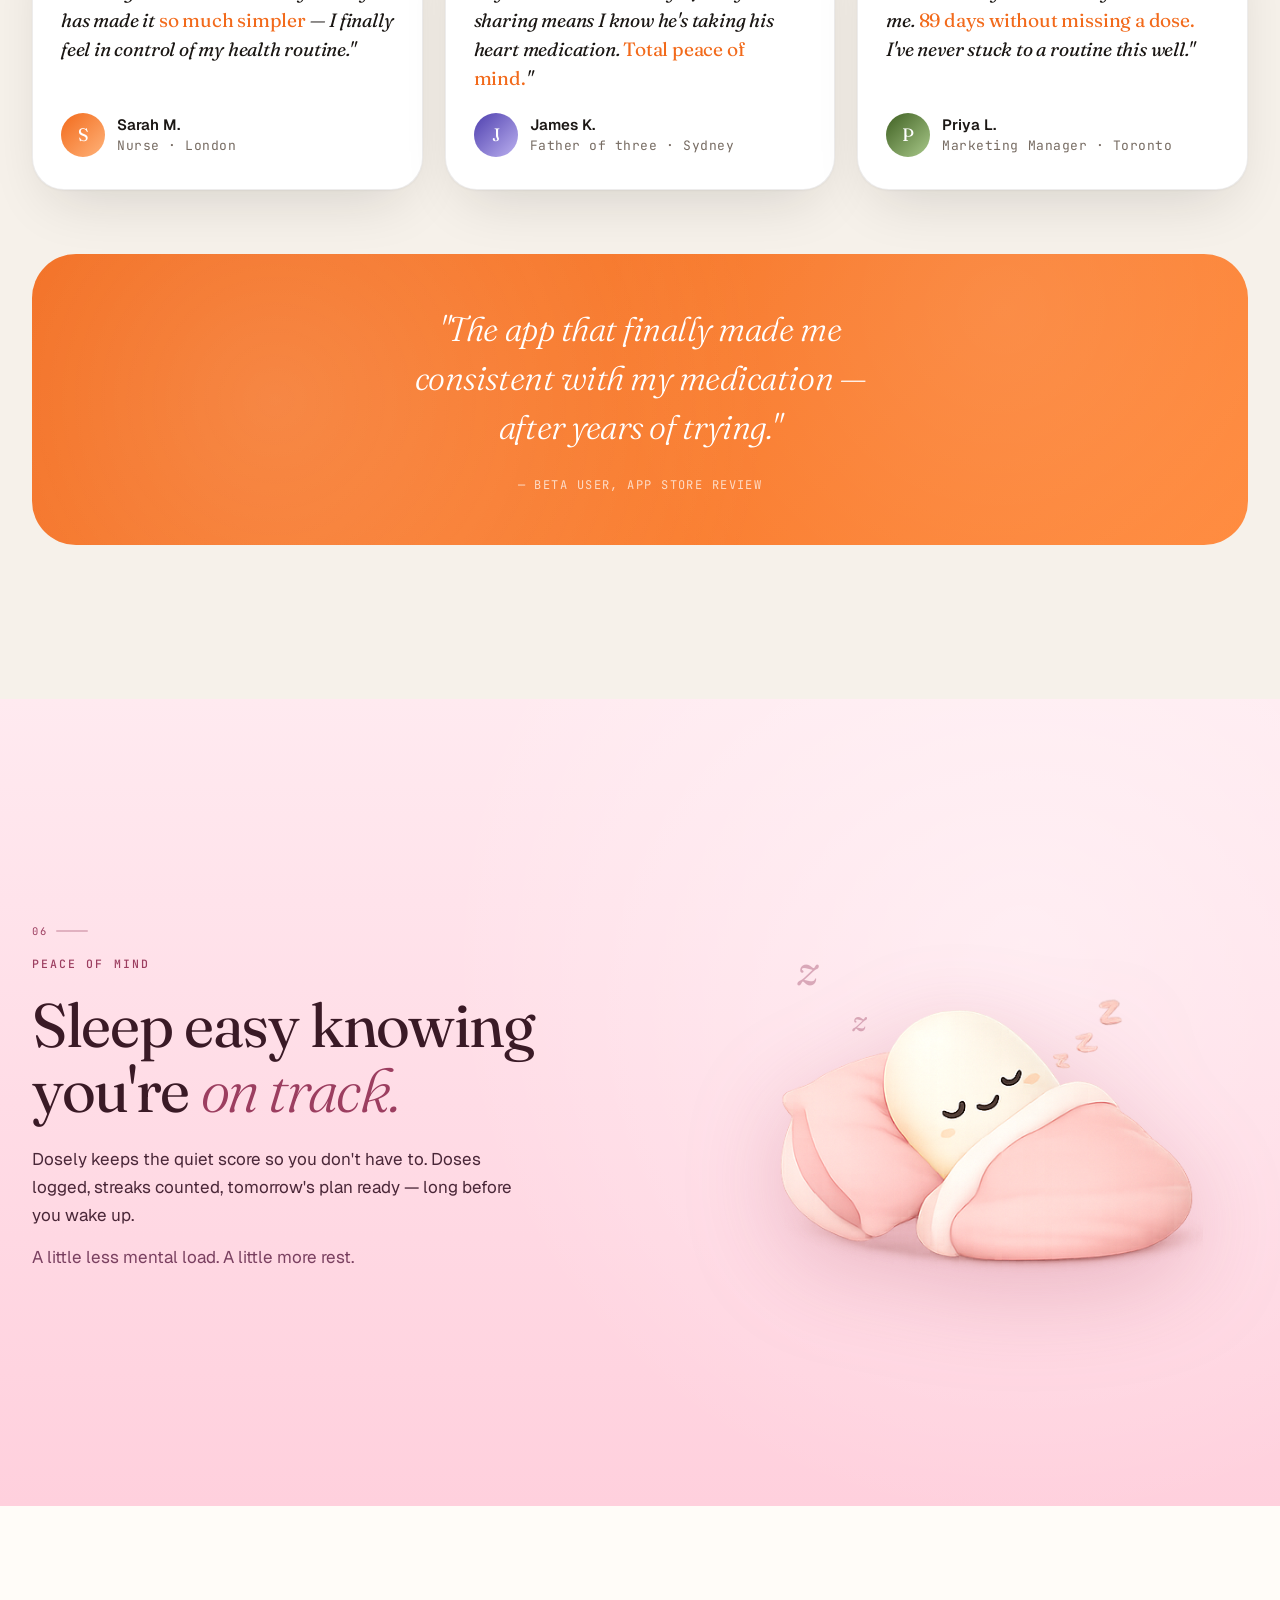
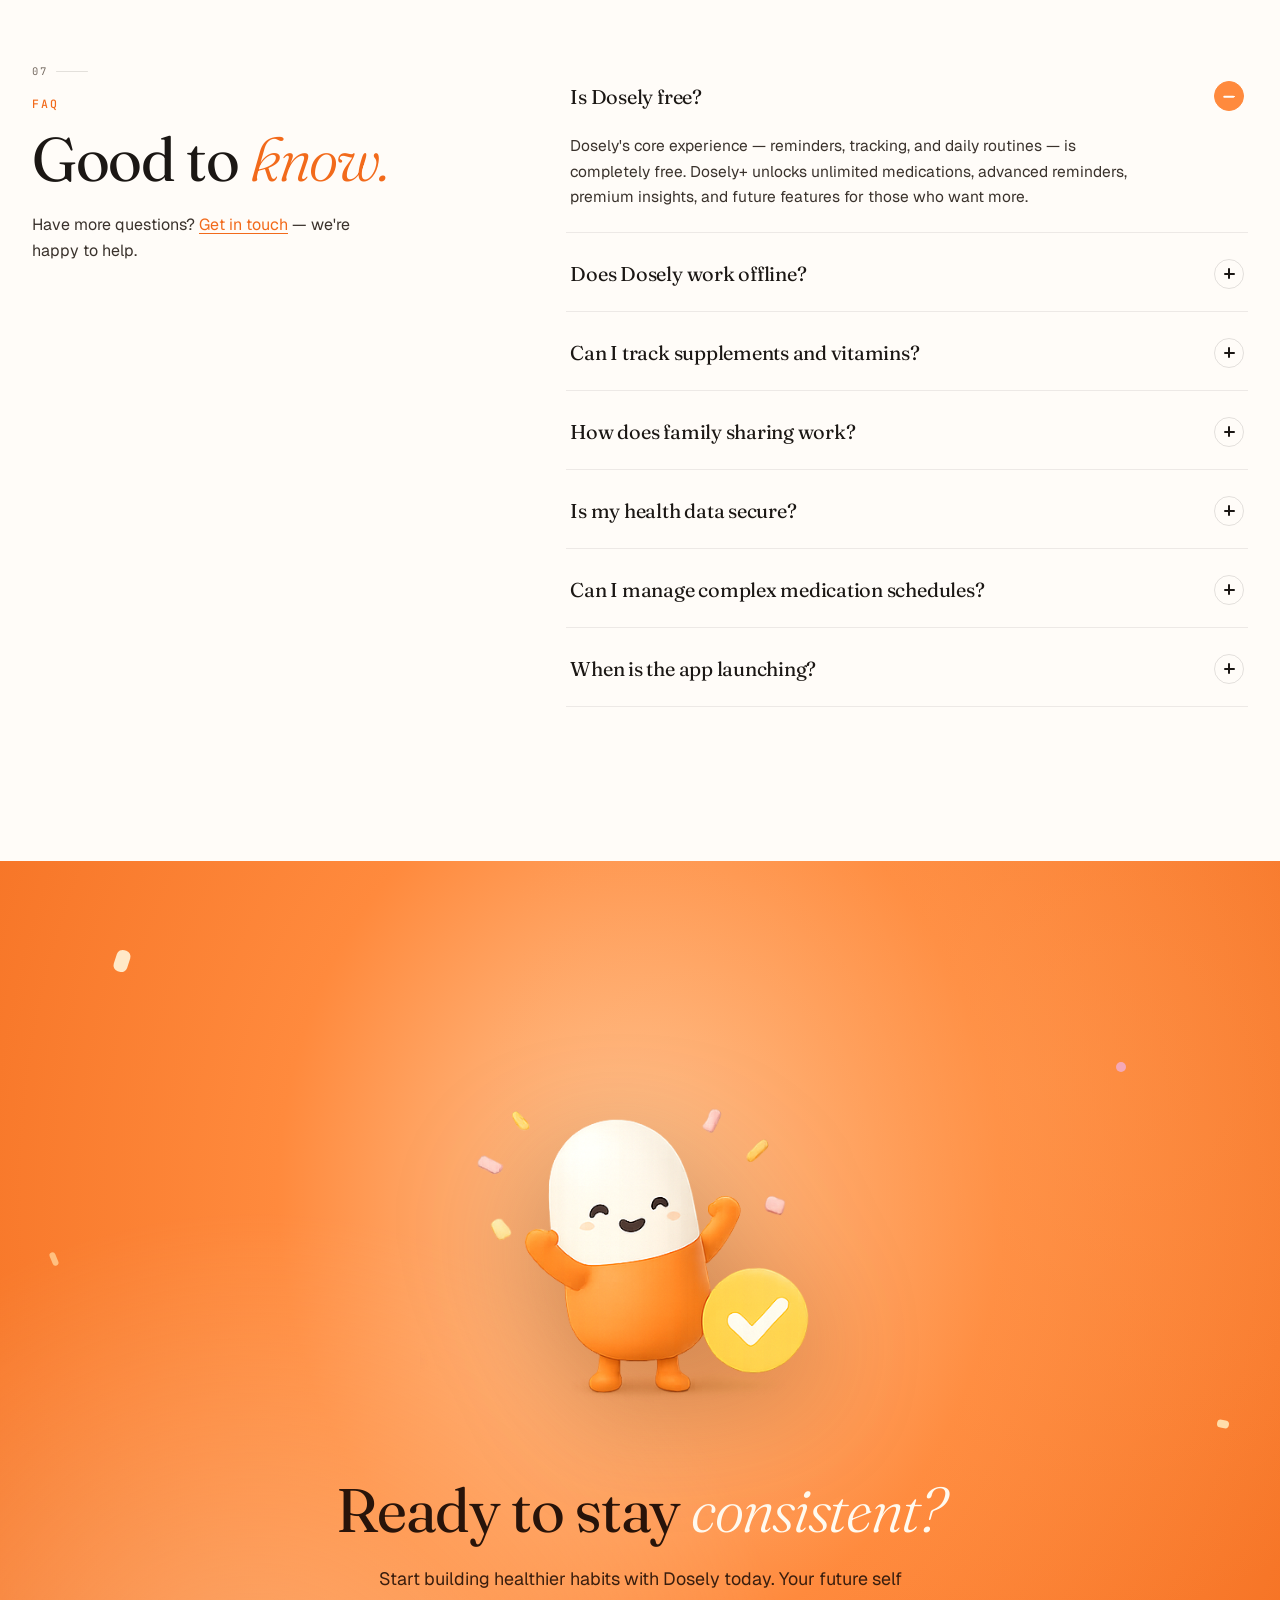
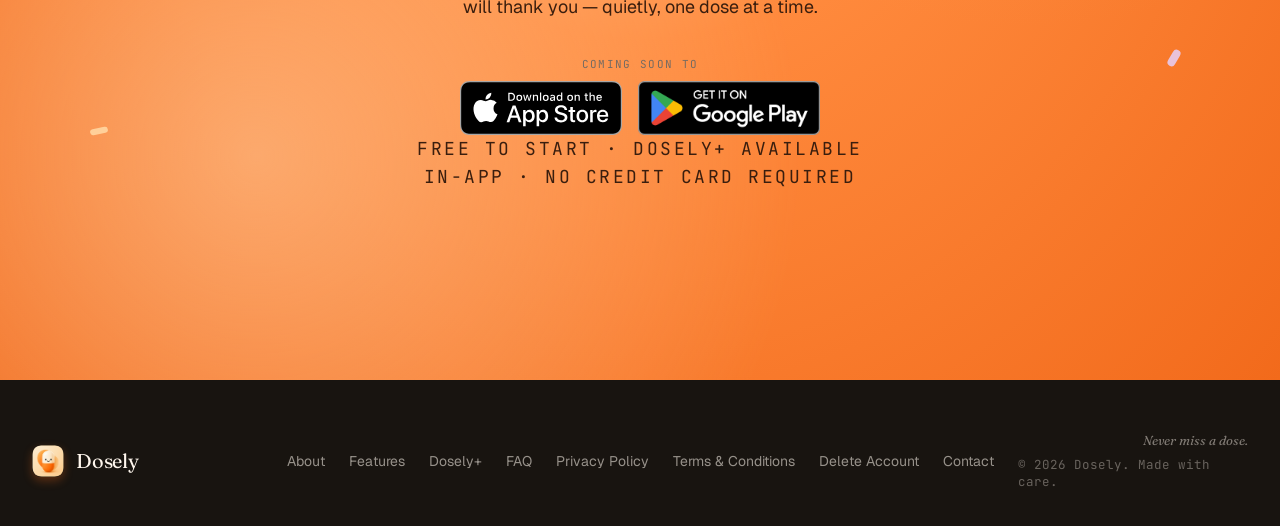
==== commit e6511da2: "Add favicon, fix page titles, nav mobile polish, SEO + PWA metadata - Favicon (PNG + apple-touch-ico" ====
--- a/index.html
+++ b/index.html
@@ -3,25 +3,30 @@
 <head>
 <meta charset="utf-8"/>
 <meta name="viewport" content="width=device-width,initial-scale=1"/>
-<title>Dosely — Never Miss Your Medication Again</title>
-<meta name="description" content="Dosely is a smart medication reminder app. Stay on track with beautiful reminders, refill alerts, adherence tracking, and family sharing. Free to download."/>
+<title>Dosely | Medication Reminder & Family Care</title>
+<meta name="description" content="Dosely helps you manage medications, reminders, refill tracking and family care."/>
 <meta name="keywords" content="medication reminder app, medicine reminder, pill reminder, family medication tracker, medication adherence app, prescription tracker"/>
 <meta name="robots" content="index, follow"/>
 <meta name="theme-color" content="#FF8A3D"/>
 
+<!-- Favicon -->
+<link rel="icon" type="image/png" href="/assets/dosely-logo.png"/>
+<link rel="apple-touch-icon" href="/assets/dosely-logo.png"/>
+<link rel="manifest" href="/manifest.json"/>
+
 <!-- Open Graph -->
 <meta property="og:type" content="website"/>
 <meta property="og:url" content="https://dosely.app/"/>
-<meta property="og:title" content="Dosely — Never Miss Your Medication Again"/>
-<meta property="og:description" content="Smart medication reminders, refill alerts, adherence tracking, and family sharing. All in one beautifully designed app."/>
-<meta property="og:image" content="assets/dosely-homescreen.jpg"/>
+<meta property="og:title" content="Dosely"/>
+<meta property="og:description" content="Medication Reminder & Family Care"/>
+<meta property="og:image" content="/assets/dosely-homescreen.jpg"/>
 <meta property="og:site_name" content="Dosely"/>
 
 <!-- Twitter -->
 <meta name="twitter:card" content="summary_large_image"/>
-<meta name="twitter:title" content="Dosely — Never Miss Your Medication Again"/>
-<meta name="twitter:description" content="Smart medication reminders, refill alerts, adherence tracking, and family sharing. All in one beautifully designed app."/>
-<meta name="twitter:image" content="assets/dosely-homescreen.jpg"/>
+<meta name="twitter:title" content="Dosely | Medication Reminder & Family Care"/>
+<meta name="twitter:description" content="Dosely helps you manage medications, reminders, refill tracking and family care."/>
+<meta name="twitter:image" content="/assets/dosely-homescreen.jpg"/>
 
 <!-- Structured Data -->
 <script type="application/ld+json">
@@ -135,13 +140,13 @@
 /* ============================================================
    NAV
    ============================================================ */
-.nav{position:fixed;top:14px;left:0;right:0;z-index:500;display:flex;justify-content:center;pointer-events:none}
-.nav-inner{pointer-events:auto;display:flex;align-items:center;gap:6px;padding:7px 7px 7px 18px;background:rgba(255,252,248,.82);backdrop-filter:blur(24px) saturate(1.4);-webkit-backdrop-filter:blur(24px) saturate(1.4);border:1px solid var(--line);border-radius:999px;box-shadow:var(--shadow-soft);transition:box-shadow .3s}
+.nav{position:fixed;top:14px;left:0;right:0;z-index:500;display:flex;justify-content:center;pointer-events:none;padding:0 16px}
+.nav-inner{pointer-events:auto;display:flex;align-items:center;gap:6px;padding:7px 7px 7px 18px;background:rgba(255,252,248,.82);backdrop-filter:blur(24px) saturate(1.4);-webkit-backdrop-filter:blur(24px) saturate(1.4);border:1px solid var(--line);border-radius:999px;box-shadow:var(--shadow-soft);transition:box-shadow .3s;max-width:100%}
 .nav-inner:hover{box-shadow:0 2px 4px rgba(27,23,20,.06),0 16px 48px -12px rgba(242,106,27,.22)}
-.brand{display:flex;align-items:center;gap:10px;font-weight:700;font-size:16px;letter-spacing:-.01em;padding-right:16px;border-right:1px solid var(--line);margin-right:4px}
-.brand-mark{width:30px;height:30px;border-radius:9px;background-image:url('assets/dosely-logo.png');background-size:cover;background-position:center;box-shadow:0 4px 10px rgba(242,106,27,.3)}
+.brand{display:flex;align-items:center;gap:10px;font-weight:700;font-size:16px;letter-spacing:-.01em;padding-right:16px;border-right:1px solid var(--line);margin-right:4px;white-space:nowrap}
+.brand-mark{width:30px;height:30px;border-radius:9px;background-image:url('assets/dosely-logo.png');background-size:cover;background-position:center;box-shadow:0 4px 10px rgba(242,106,27,.3);flex-shrink:0}
 .nav-links{display:flex;gap:2px}
-.nav-links a{padding:8px 14px;font-size:14px;color:var(--ink-2);border-radius:999px;transition:.2s;font-weight:500}
+.nav-links a{padding:8px 14px;font-size:14px;color:var(--ink-2);border-radius:999px;transition:.2s;font-weight:500;white-space:nowrap}
 .nav-links a:hover{background:var(--cream);color:var(--ink)}
 
 /* hamburger */
@@ -159,6 +164,10 @@
 @media(max-width:780px){
   .nav-links{display:none}
   .nav-menu-btn{display:flex}
+}
+@media(max-width:420px){
+  .nav .btn-pri{display:none}
+  .brand{border-right:none;padding-right:4px;margin-right:0}
 }
 
 /* ============================================================
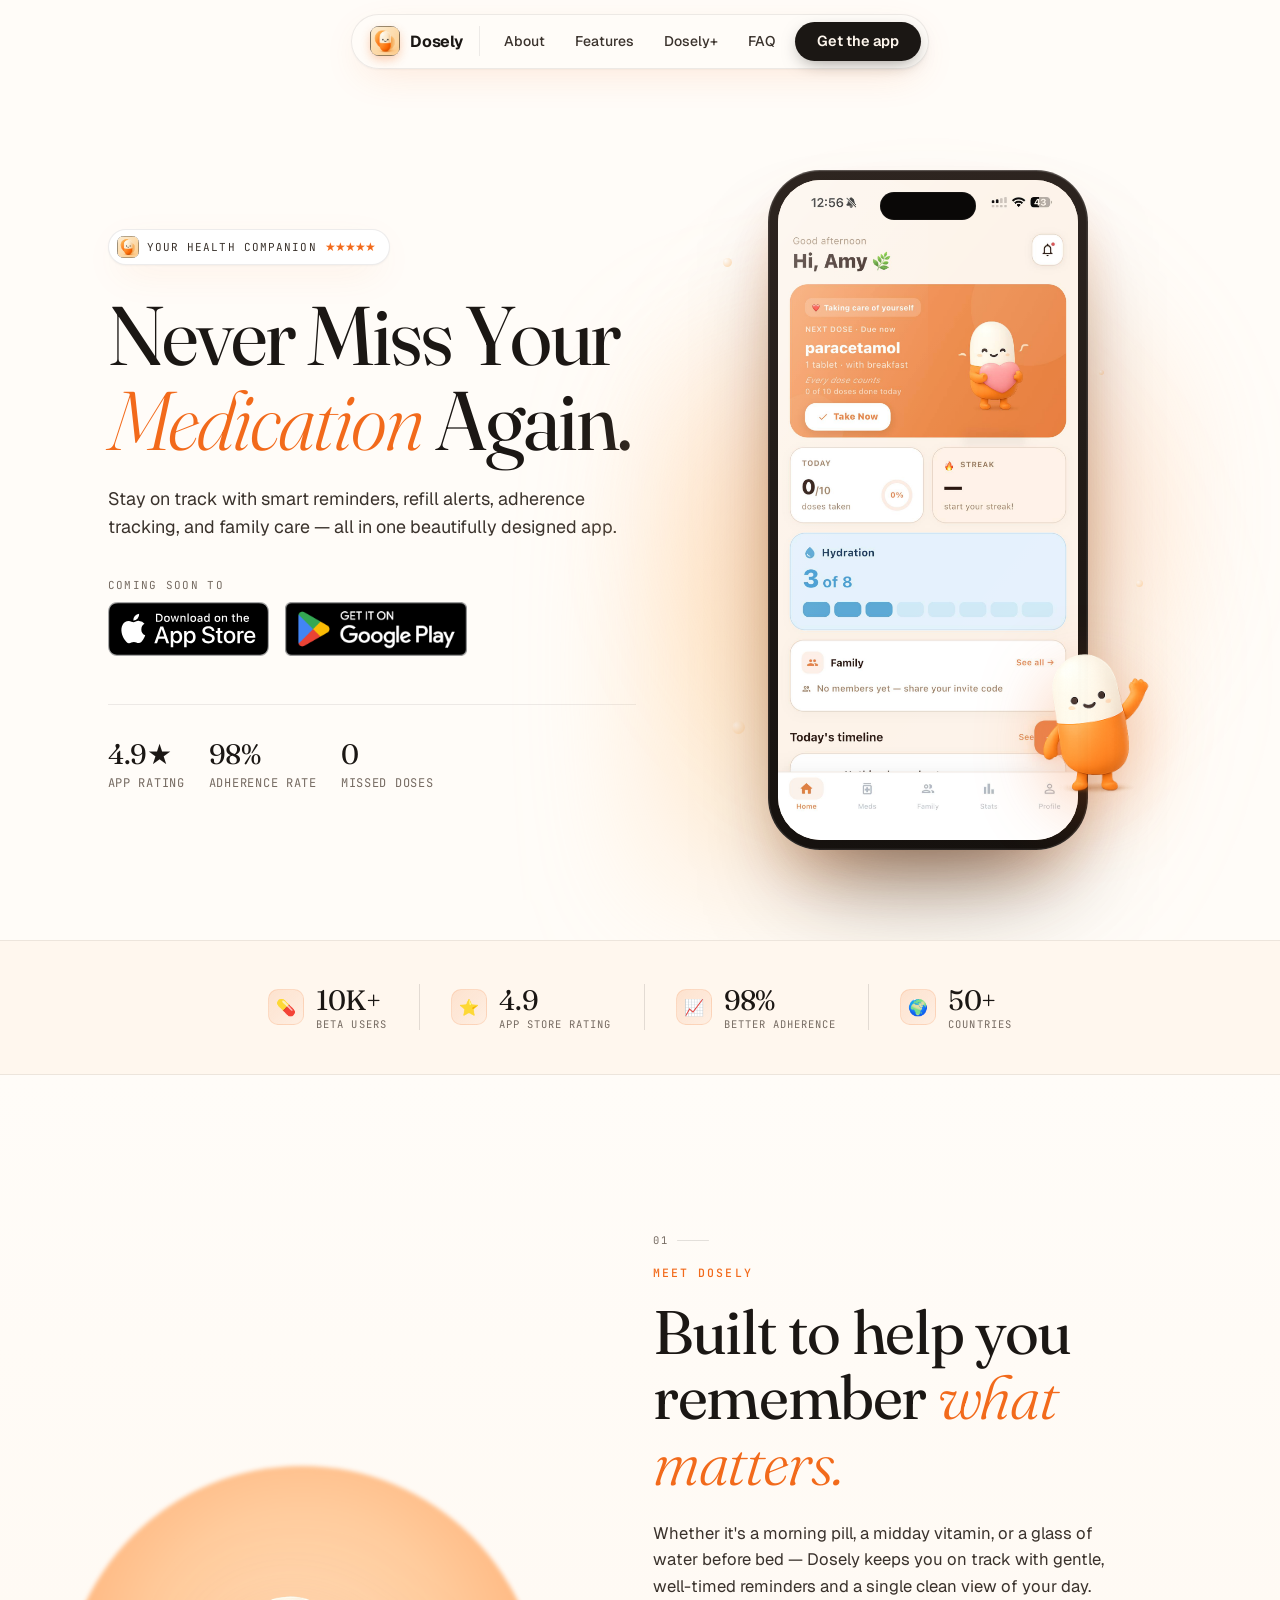
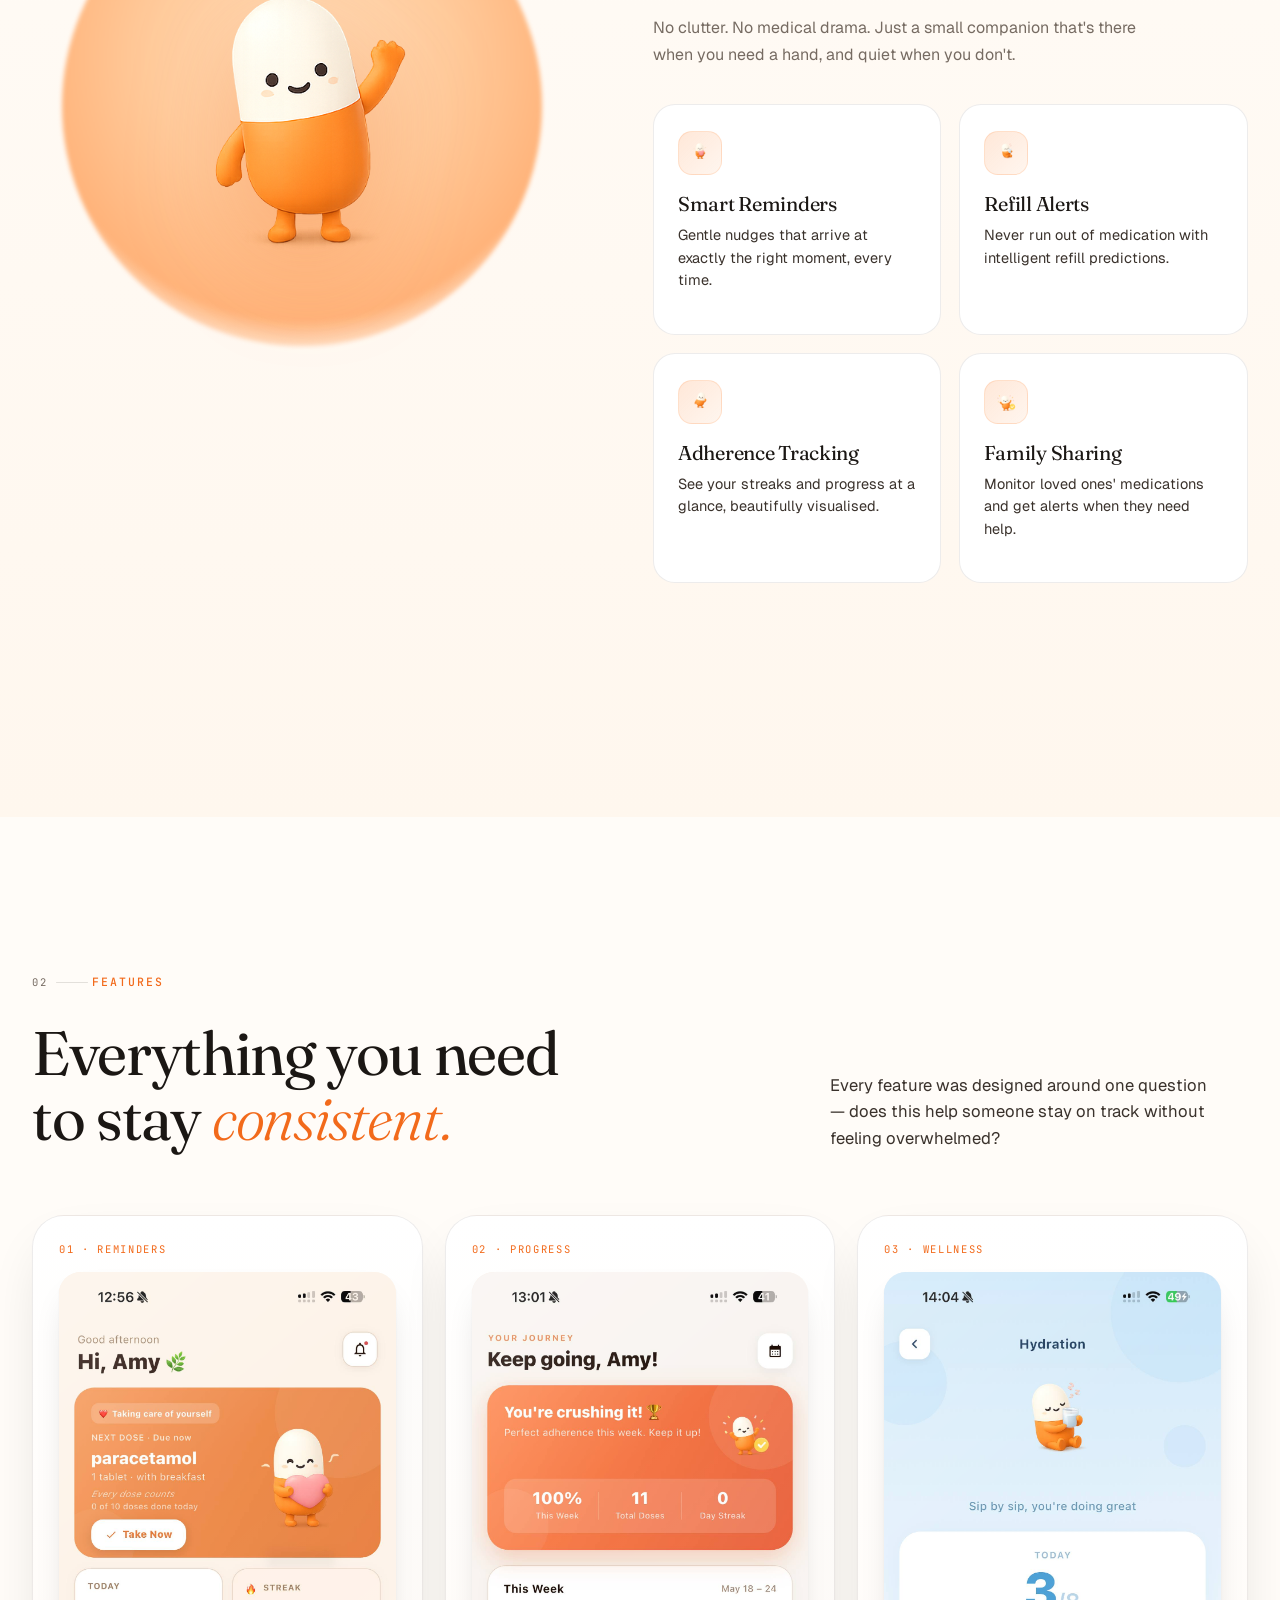
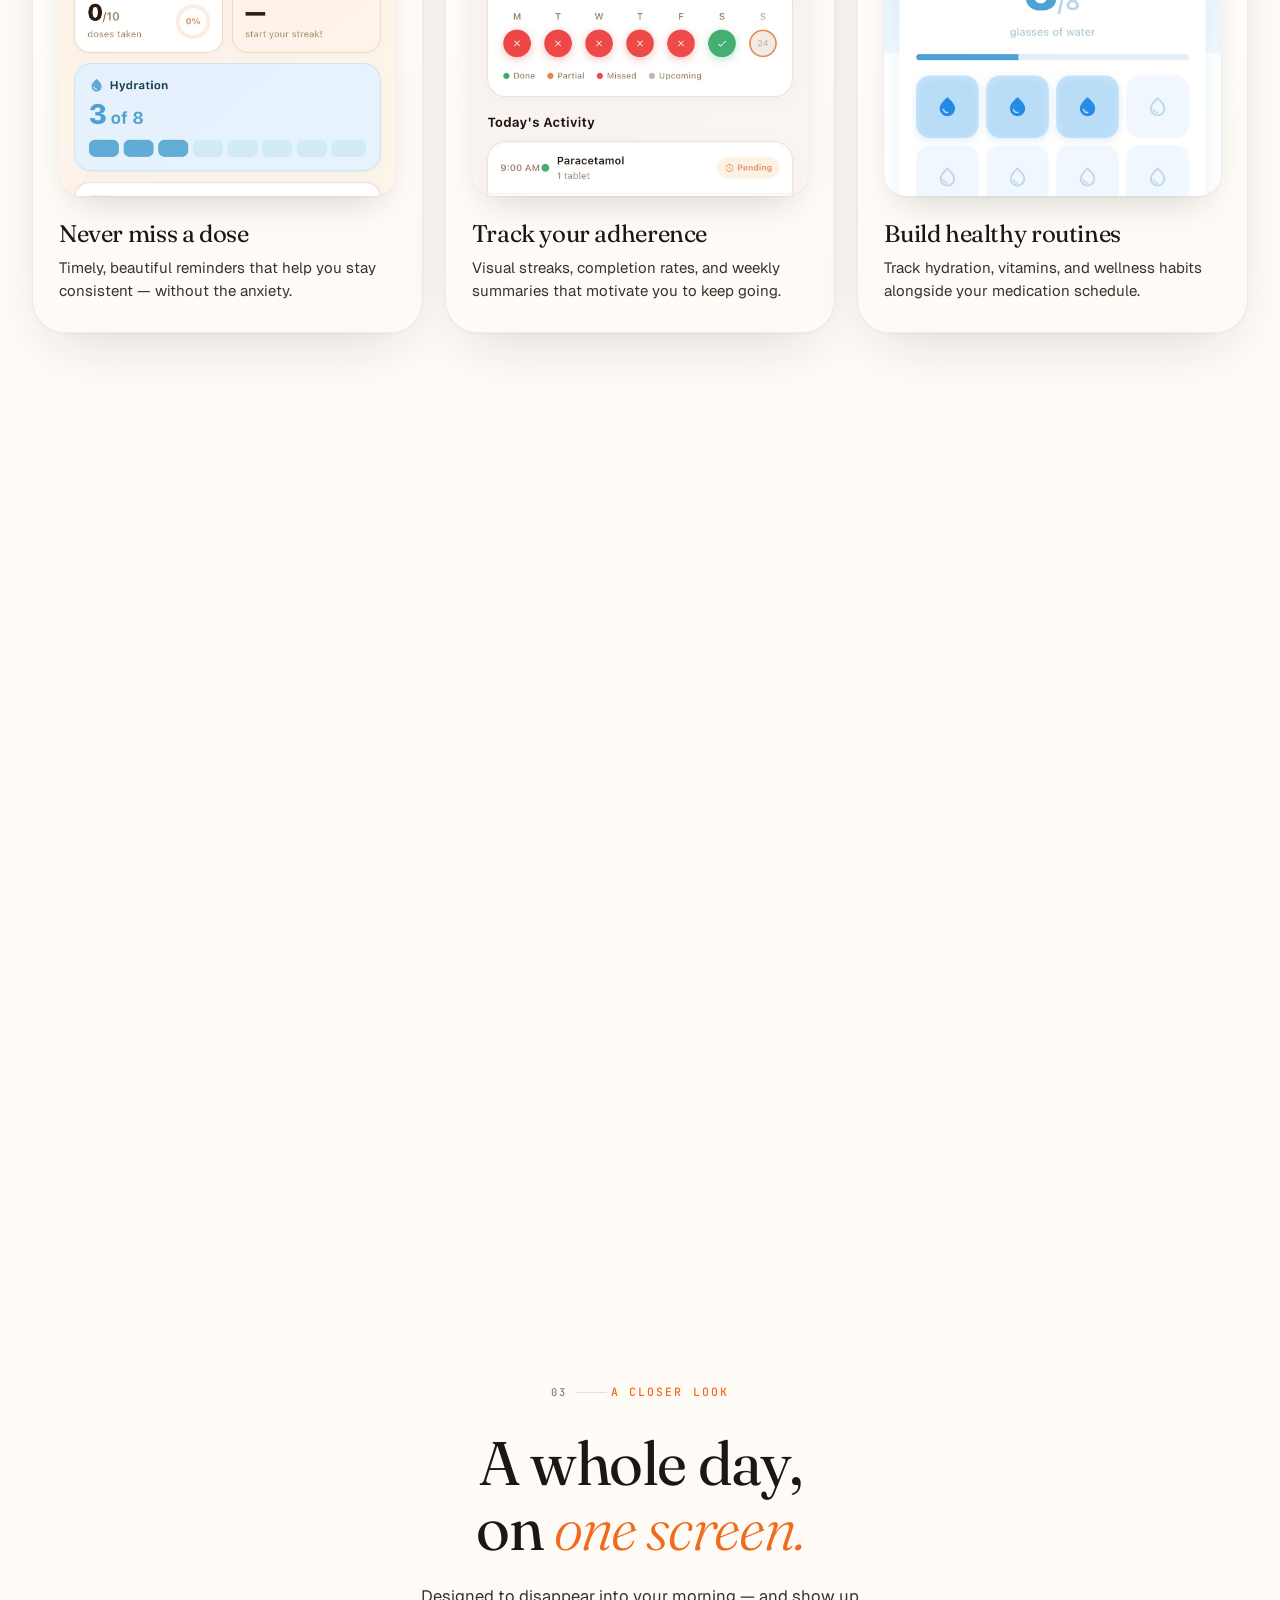
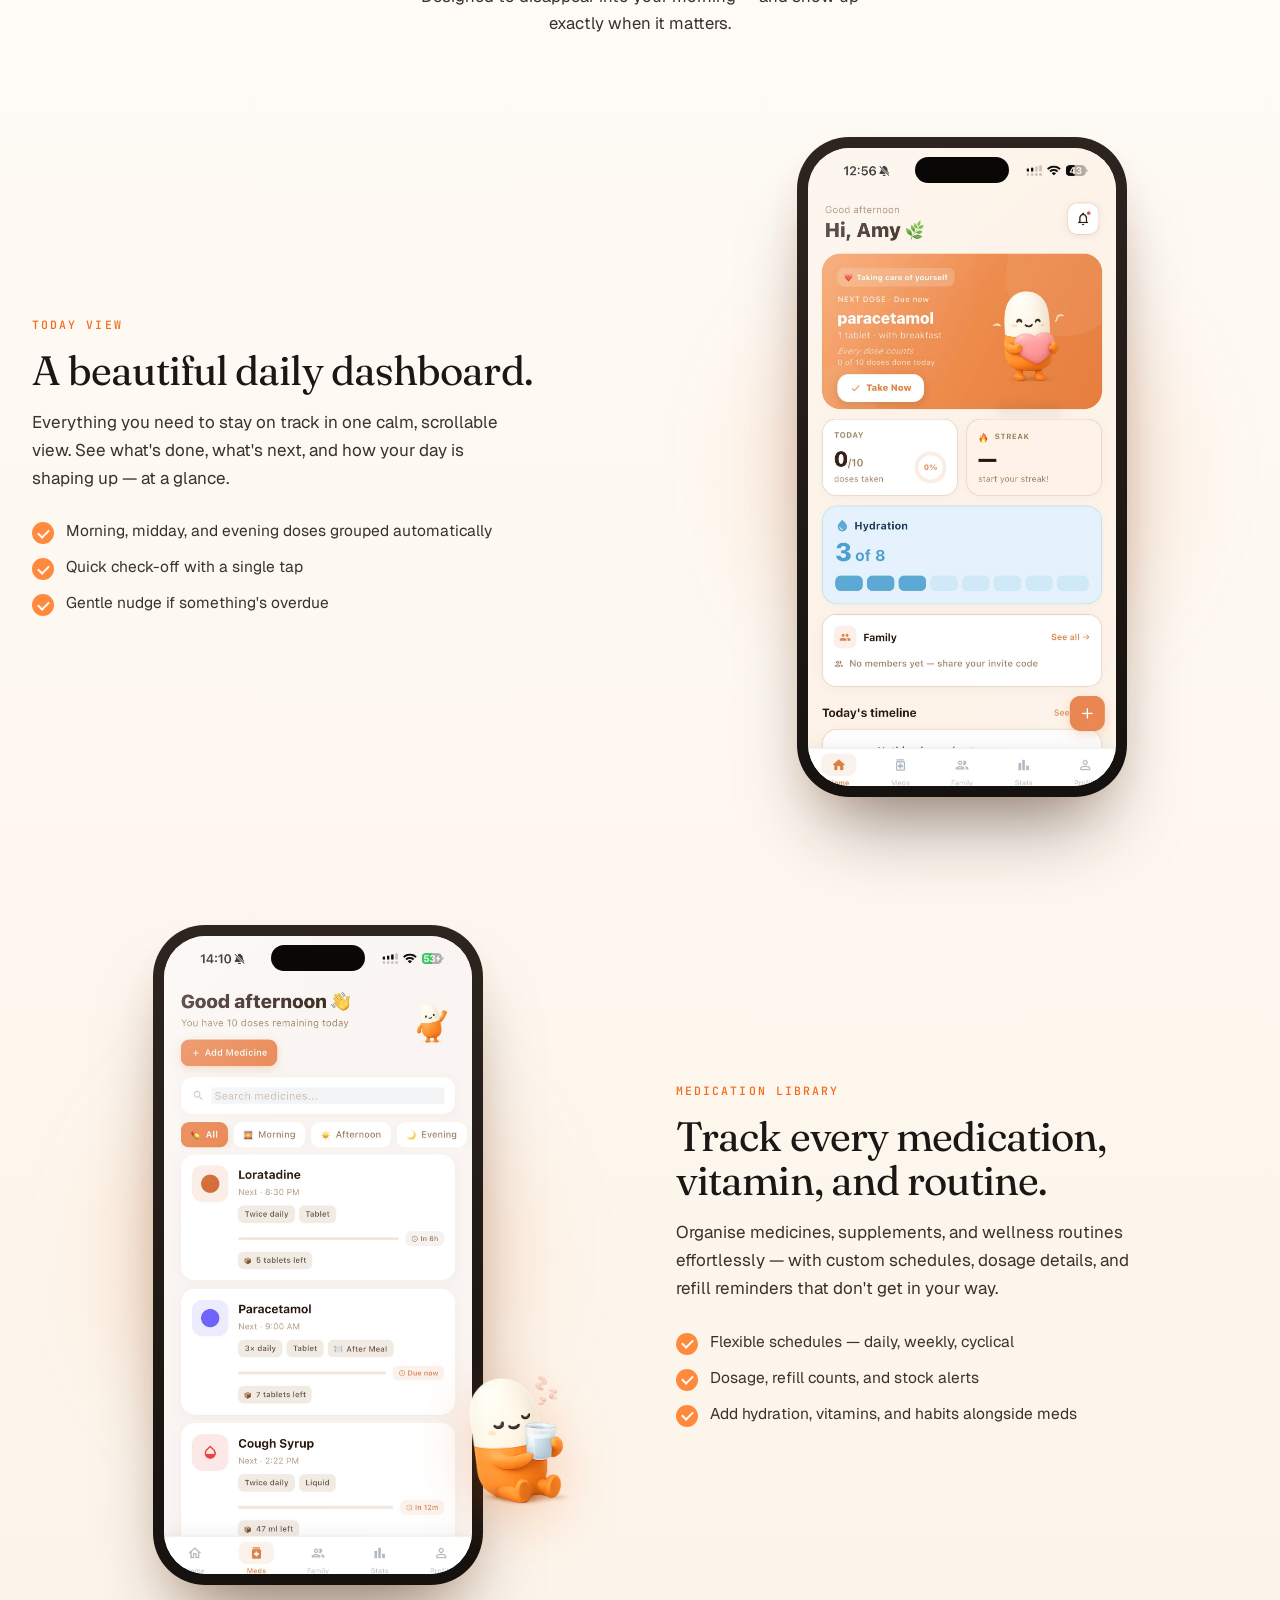
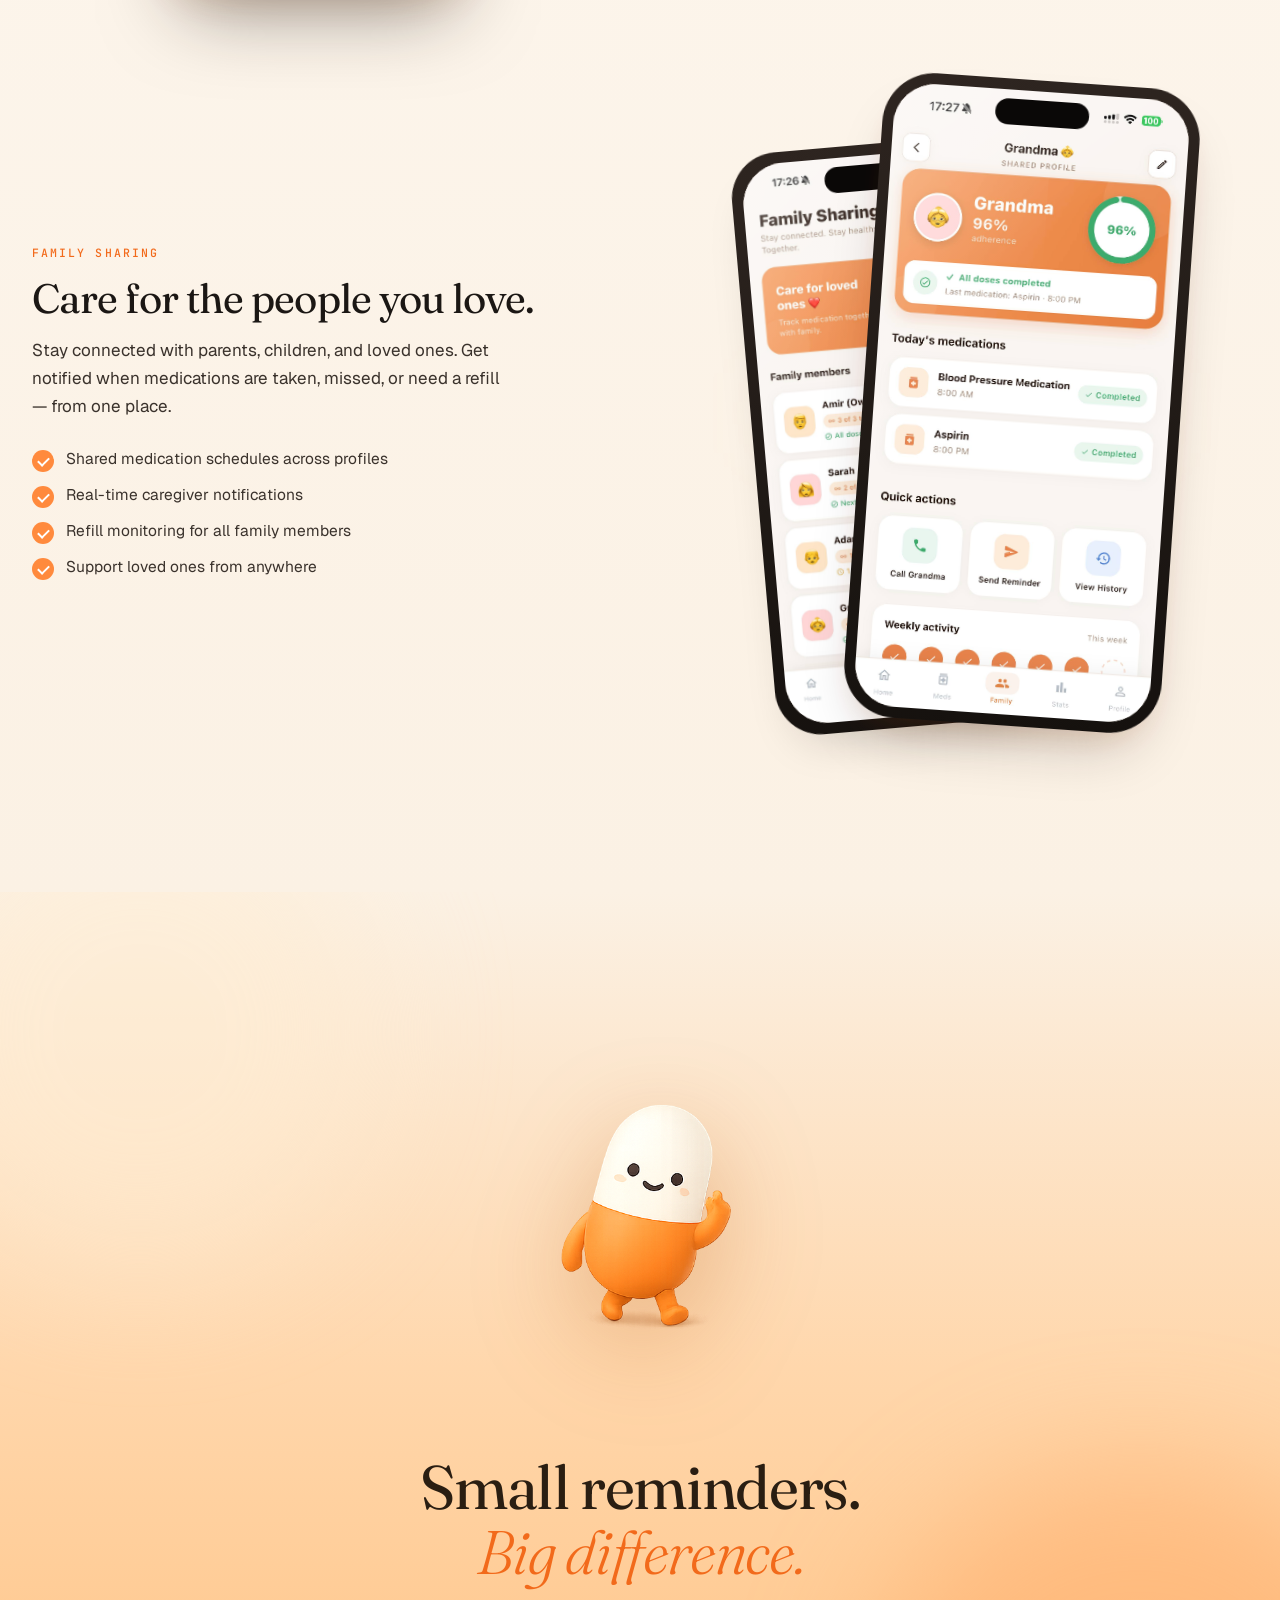
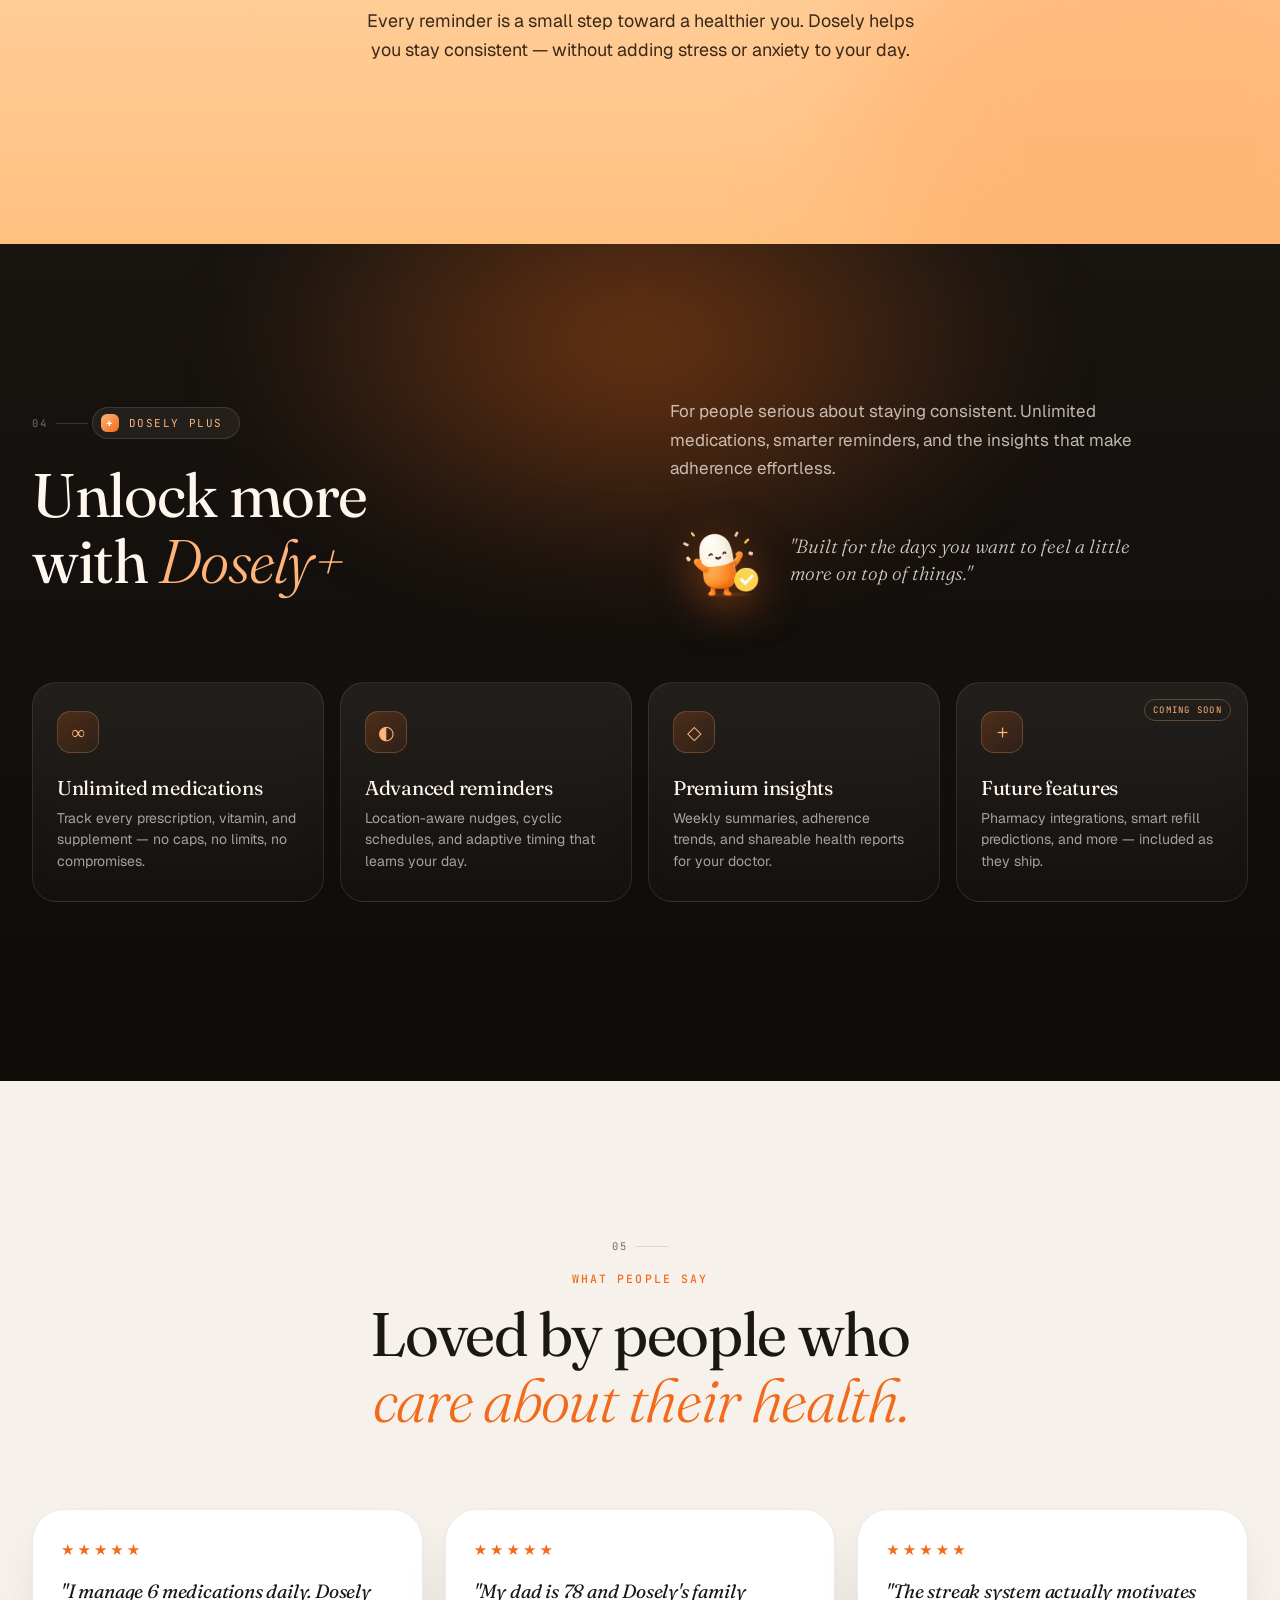
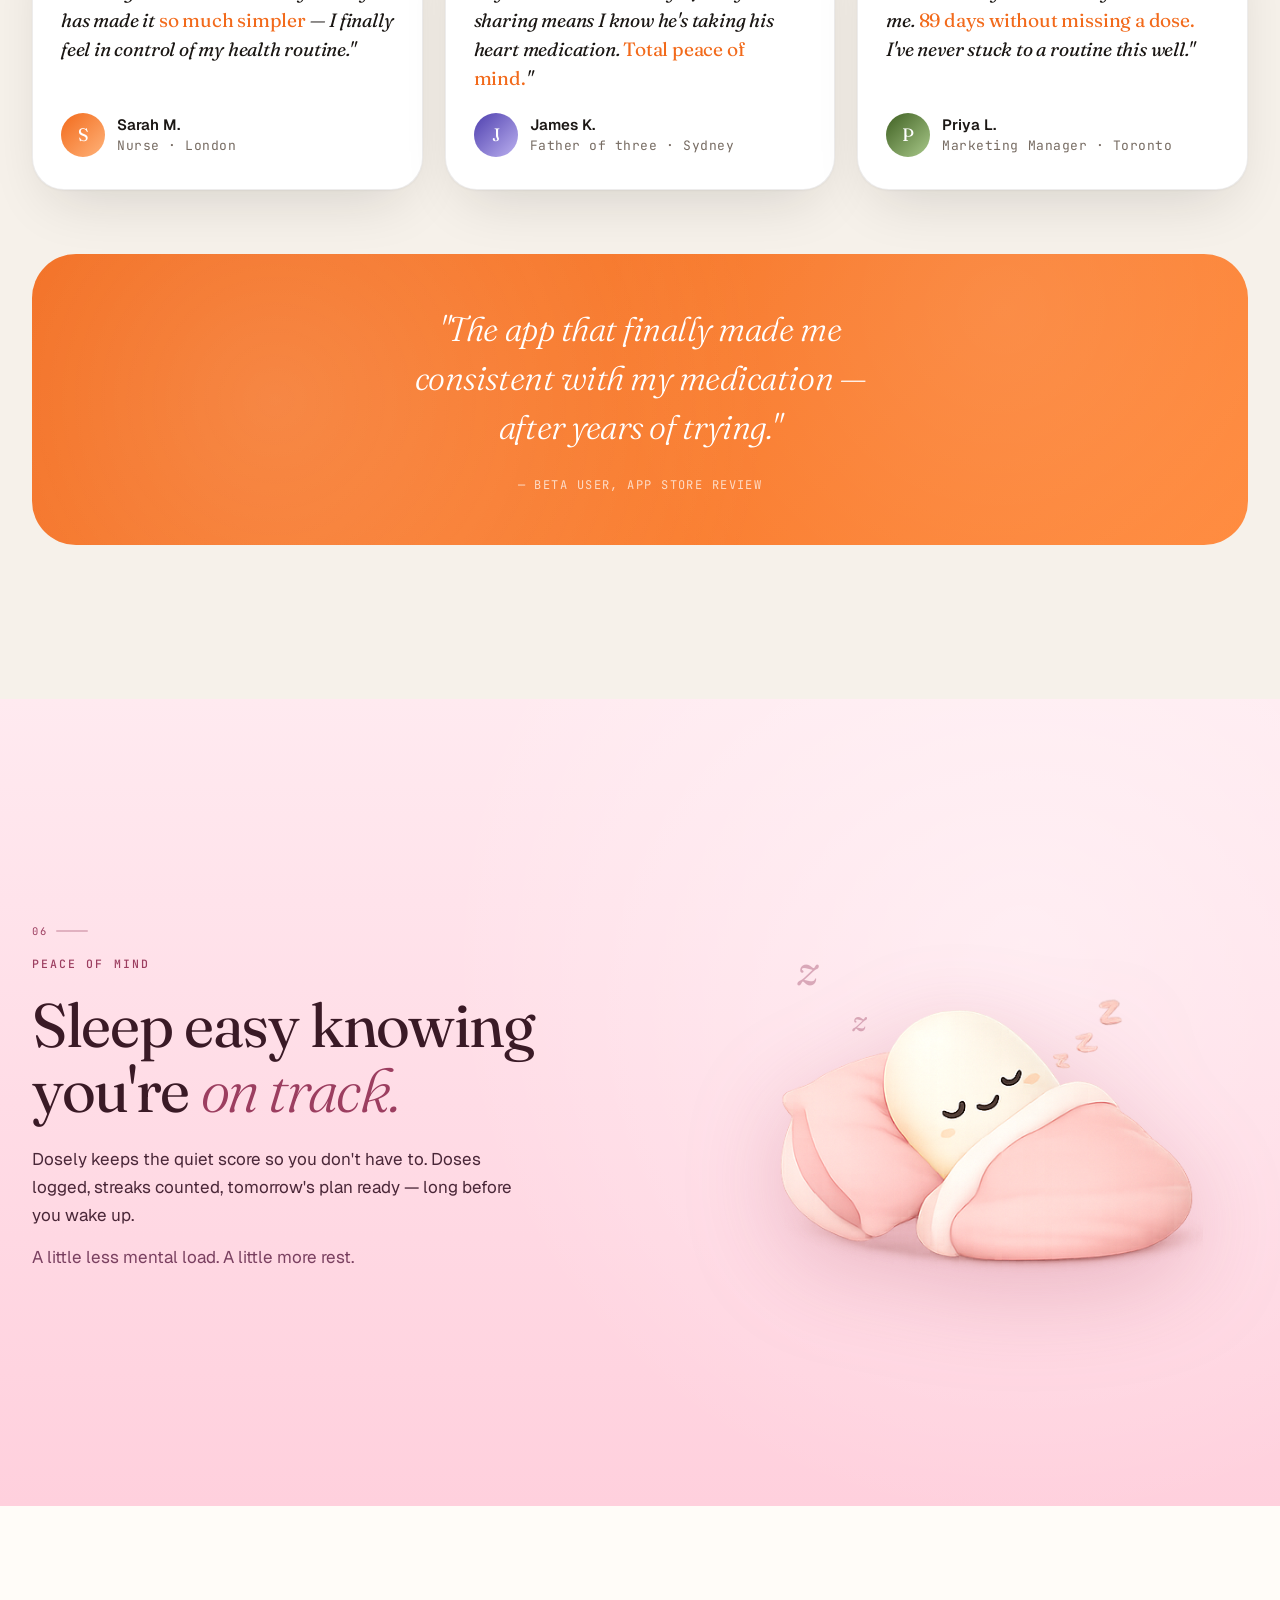
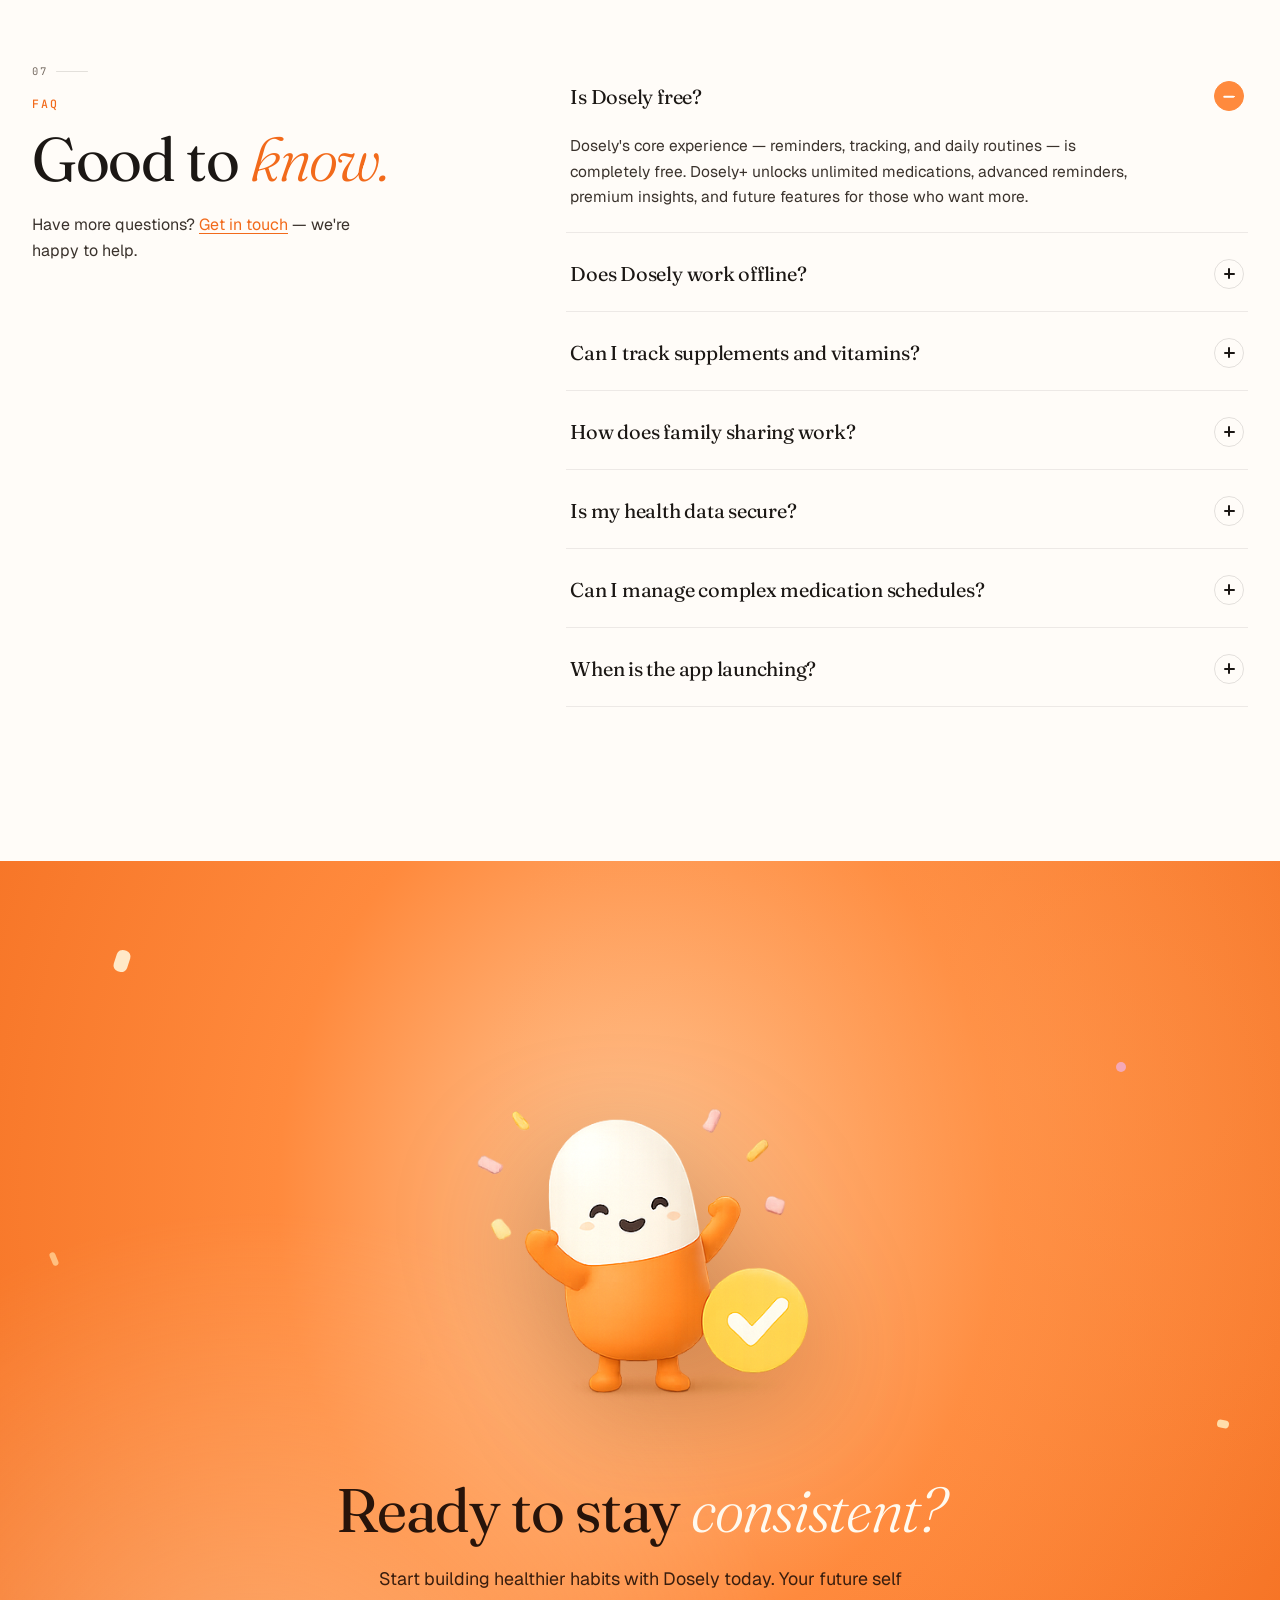
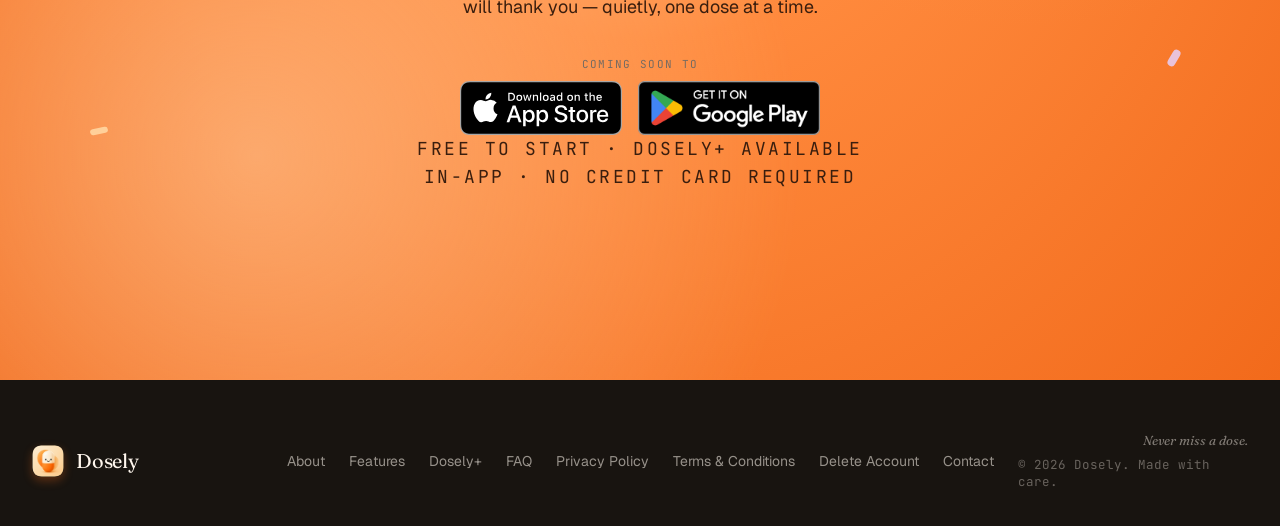
==== commit 76bf0b0c: "Comprehensive mobile audit — responsive mockups, typography, nav, spacing - Phone mockups now use as" ====
--- a/index.html
+++ b/index.html
@@ -550,6 +550,180 @@
 .section-tag{display:inline-flex;align-items:center;gap:8px;margin-bottom:18px}
 .section-tag .num{font-family:'JetBrains Mono',monospace;font-size:10.5px;letter-spacing:.18em;text-transform:uppercase;color:var(--muted)}
 .section-tag .line{width:32px;height:1.5px;background:var(--line-2);border-radius:99px}
+
+/* ============================================================
+   MOBILE AUDIT — comprehensive responsive fixes (320–780px)
+   ============================================================ */
+
+/* Scroll anchoring — offset fixed nav so headings aren't hidden */
+section[id],[id="download"]{scroll-margin-top:88px}
+
+/* ——— Compact nav pill on small viewports ——— */
+@media(max-width:480px){
+  .nav{top:10px;padding:0 10px}
+  .nav-inner{padding:6px 8px 6px 12px;gap:4px}
+  .brand{font-size:15px;gap:7px;padding-right:12px;margin-right:2px}
+  .brand-mark{width:27px;height:27px}
+}
+@media(max-width:370px){
+  .nav-inner{padding:5px 6px 5px 10px}
+  .brand{border-right:none;padding-right:0;margin-right:0;font-size:13px;gap:6px}
+  .brand-mark{width:24px;height:24px}
+}
+
+/* ——— Typography — tighten clamp minimums for narrow viewports ——— */
+@media(max-width:600px){
+  .display{font-size:clamp(30px,8.5vw,38px);letter-spacing:-.02em}
+  .h2{font-size:clamp(24px,7vw,34px)}
+  .h3{font-size:clamp(20px,5.5vw,28px)}
+  .show-text h3{font-size:clamp(20px,5.8vw,28px)}
+  .lead{font-size:16px}
+}
+
+/* ——— Hero section — spacing and text tweaks ——— */
+@media(max-width:600px){
+  .hero{padding:clamp(88px,22vw,114px) 0 44px}
+  .hero-grid{gap:20px}
+  .hero h1{margin-bottom:14px}
+  .hero .lead{margin-bottom:18px;font-size:16px}
+  .hero-cta{gap:10px}
+  .hero-meta{margin-top:22px;padding-top:16px;gap:14px;flex-wrap:wrap}
+  .hero-meta-item .k{font-size:22px}
+  .hero-eyebrow-badge{margin-bottom:12px;font-size:10.5px}
+  .store-row{margin-top:16px}
+}
+
+/* ——— Hero phone — width-based sizing via aspect-ratio (eliminates cropping) ——— */
+@media(max-width:980px){
+  .hero-stage{height:auto;padding:20px 0 44px;min-height:unset}
+  .phone{width:min(280px,78vw);height:auto;aspect-ratio:320/680;border-radius:48px;padding:10px}
+  .phone-screen{border-radius:39px}
+  .phone-notch{top:12px;width:min(88px,26vw);height:24px}
+  .hero-mascot{width:160px;right:-6px;bottom:8px}
+}
+@media(max-width:600px){
+  .phone{width:min(220px,66vw);border-radius:36px;padding:8px}
+  .phone-screen{border-radius:29px}
+  .phone-notch{width:min(72px,20vw);height:20px;top:10px}
+  .hero-mascot{width:min(104px,28vw);right:-2px;bottom:2px}
+}
+@media(max-width:380px){
+  .phone{width:min(200px,64vw);border-radius:32px;padding:7px}
+  .phone-screen{border-radius:26px}
+  .hero-mascot{width:min(90px,26vw)}
+}
+
+/* ——— Global section vertical rhythm — reduced top/bottom padding on mobile ——— */
+@media(max-width:600px){
+  .benefits,.features,.emo,.premium,.testimonials,.peace,.faq,.final{
+    padding-top:clamp(60px,15vw,96px);
+    padding-bottom:clamp(60px,15vw,96px)
+  }
+  .showcase{padding-top:clamp(60px,15vw,96px);padding-bottom:clamp(60px,15vw,96px)}
+}
+
+/* ——— Benefits section ——— */
+@media(max-width:600px){
+  .benefits-top{gap:28px;margin-bottom:40px}
+  .benefits-mascot-wrap{min-height:240px}
+  .meet-bg-circle{width:240px;height:240px}
+  .meet-mascot{width:210px}
+  .benefit-cards{gap:12px;margin-top:24px}
+  .bcard{padding:20px 18px}
+  .bcard h4{font-size:17px}
+}
+
+/* ——— Features section ——— */
+@media(max-width:600px){
+  .features-head{margin-bottom:36px;gap:14px}
+  .fcard{padding:20px 20px 24px;border-radius:22px}
+}
+
+/* ——— Showcase rows — collapse stage height, use aspect-ratio for phones ——— */
+@media(max-width:980px){
+  .show-row{gap:28px;margin-bottom:60px}
+  .show-stage{min-height:auto;padding:12px 0 20px}
+  .show-phone.lg{width:min(280px,78vw);height:auto;aspect-ratio:330/660;border-radius:46px;padding:10px}
+  .show-phone .notch{width:min(88px,26vw);height:24px;top:18px}
+}
+@media(max-width:600px){
+  .show-row{gap:20px;margin-bottom:44px}
+  .show-phone.lg{width:min(232px,68vw);border-radius:40px}
+  .show-phone .notch{width:min(74px,22vw);height:20px;top:14px}
+  .show-text p{font-size:16px;max-width:none}
+  .show-bullets li{font-size:15px;gap:10px;line-height:1.5}
+  .show-mascot{display:none}
+  .showcase-intro{margin-bottom:clamp(36px,10vw,56px)}
+  .showcase-intro h2{margin:12px 0 16px}
+}
+@media(max-width:380px){
+  .show-phone.lg{width:min(210px,66vw);border-radius:36px}
+}
+
+/* ——— Bullet tick — baseline alignment with text cap-height ——— */
+.tick{margin-top:2px}
+
+/* ——— Family sharing duo — hide back phone, clean centred single-phone layout ——— */
+@media(max-width:700px){
+  .duo .show-phone.back{display:none}
+  .duo .show-phone.front{
+    position:relative;
+    transform:none !important;
+    animation:none !important;
+    width:min(232px,68vw);
+    height:auto;
+    aspect-ratio:318/646;
+    border-radius:40px
+  }
+  .duo{height:auto;display:flex;flex-direction:column;align-items:center;padding:0}
+}
+
+/* ——— Premium section ——— */
+@media(max-width:600px){
+  .premium-head{gap:24px;margin-bottom:40px}
+  .premium-head-right p{font-size:16px}
+  .premium-mascot-row{gap:14px}
+  .premium-mascot-row img{width:78px}
+  .premium-mascot-row .pq{font-size:17px}
+  .pcard{padding:22px 20px}
+  .pgrid{gap:12px}
+}
+
+/* ——— Testimonials ——— */
+@media(max-width:600px){
+  .tcard{padding:24px 20px}
+  .testimonials-head{margin-bottom:clamp(32px,8vw,48px)}
+  .tcard blockquote{font-size:17px}
+}
+@media(max-width:480px){
+  .featured-quote{padding:28px 20px;border-radius:24px}
+  .featured-quote p{font-size:clamp(17px,5.5vw,24px)}
+}
+
+/* ——— Peace of mind ——— */
+@media(max-width:600px){
+  .peace-inner{gap:28px}
+  .peace-text p{font-size:16px}
+  .peace-mascot{width:min(240px,62vw)}
+}
+
+/* ——— FAQ ——— */
+@media(max-width:600px){
+  .faq-grid{gap:24px}
+  .faq-q{font-size:17px;padding:18px 4px;gap:12px}
+}
+
+/* ——— Final CTA ——— */
+@media(max-width:600px){
+  .final-mascot{width:min(190px,52vw)}
+  .final h2{margin-bottom:14px}
+  .final p{font-size:16px;margin-bottom:24px}
+}
+
+/* ——— Store badges — slightly smaller on very small screens ——— */
+@media(max-width:480px){
+  .store-badge img{height:46px}
+}
 </style>
 </head>
 <body>
@@ -1115,7 +1289,7 @@
         <a href="privacy.html">Privacy Policy</a>
         <a href="terms.html">Terms &amp; Conditions</a>
         <a href="delete-account.html">Delete Account</a>
-        <a href="mailto:sales@mydosely.com">Contact</a>
+        <a href="mailto:support@mydosely.com">Contact</a>
       </nav>
       <div class="foot-right">
         <span class="foot-tagline">Never miss a dose.</span>
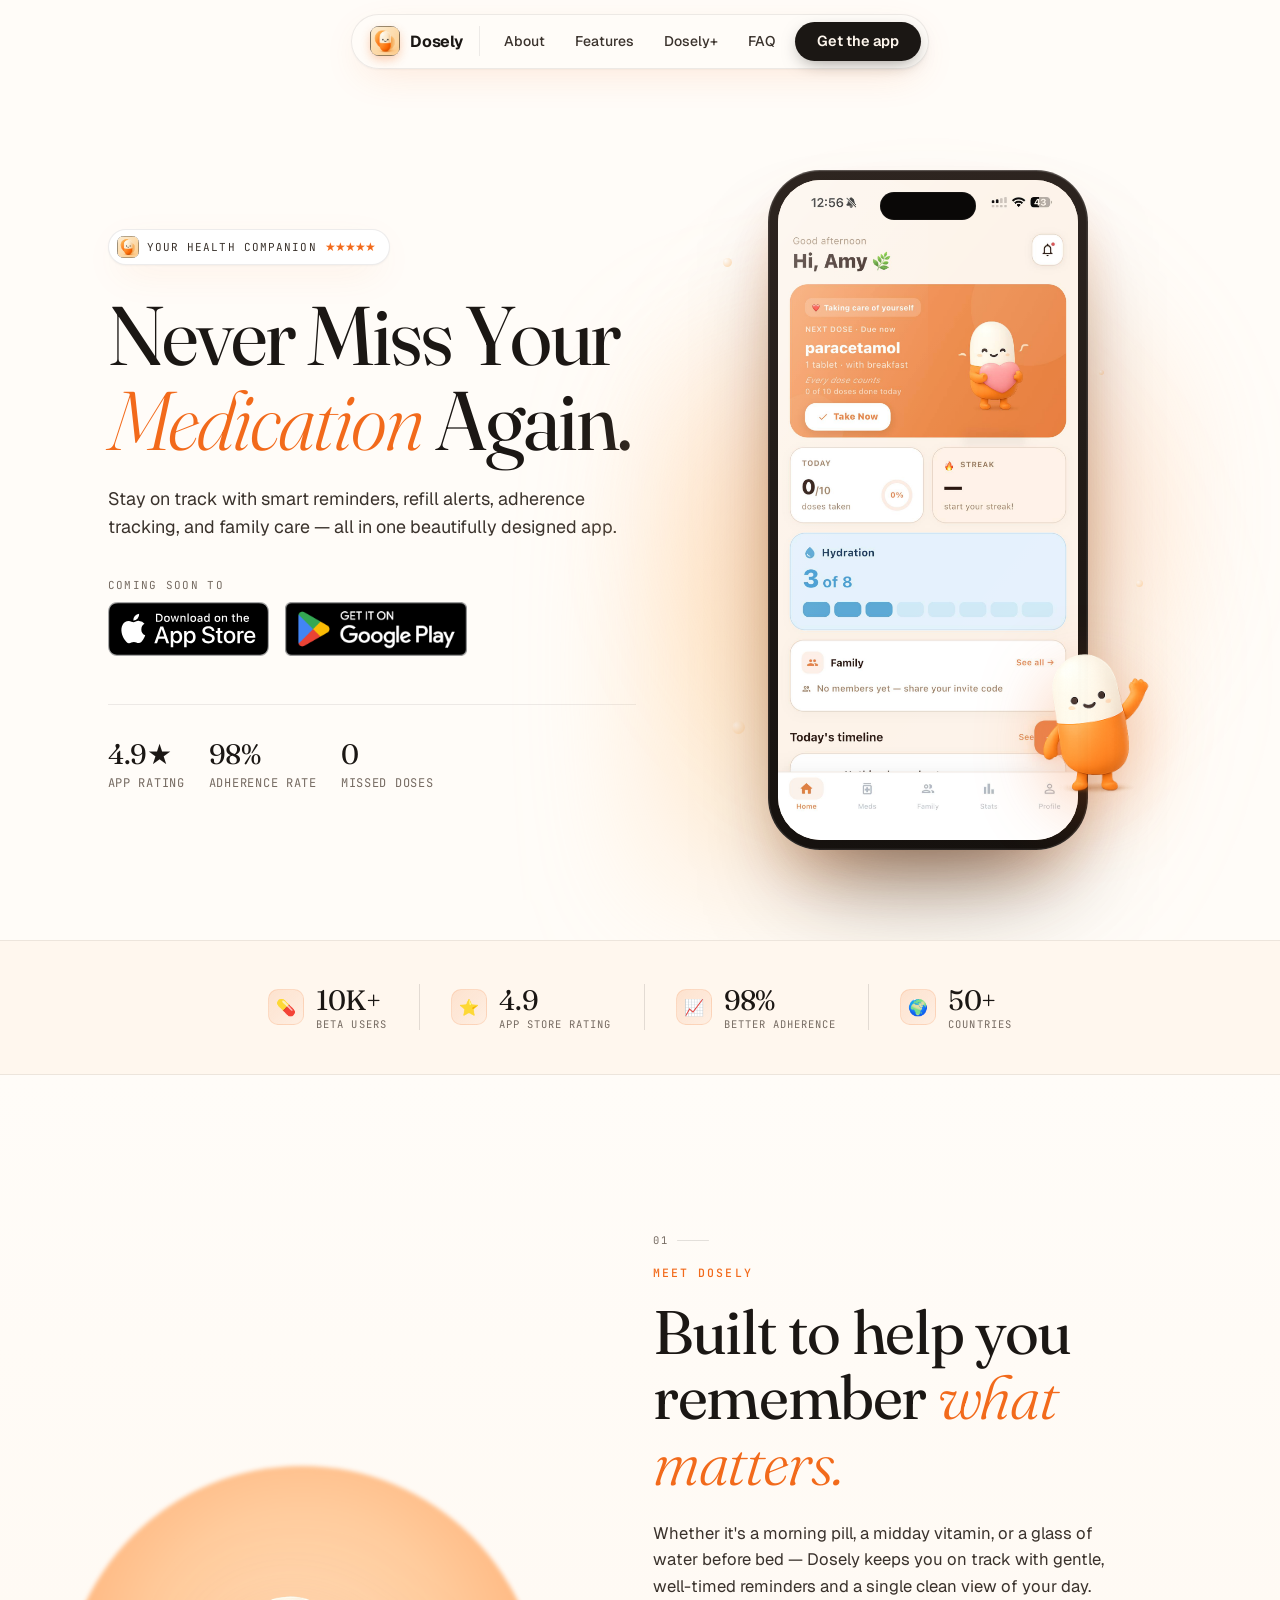
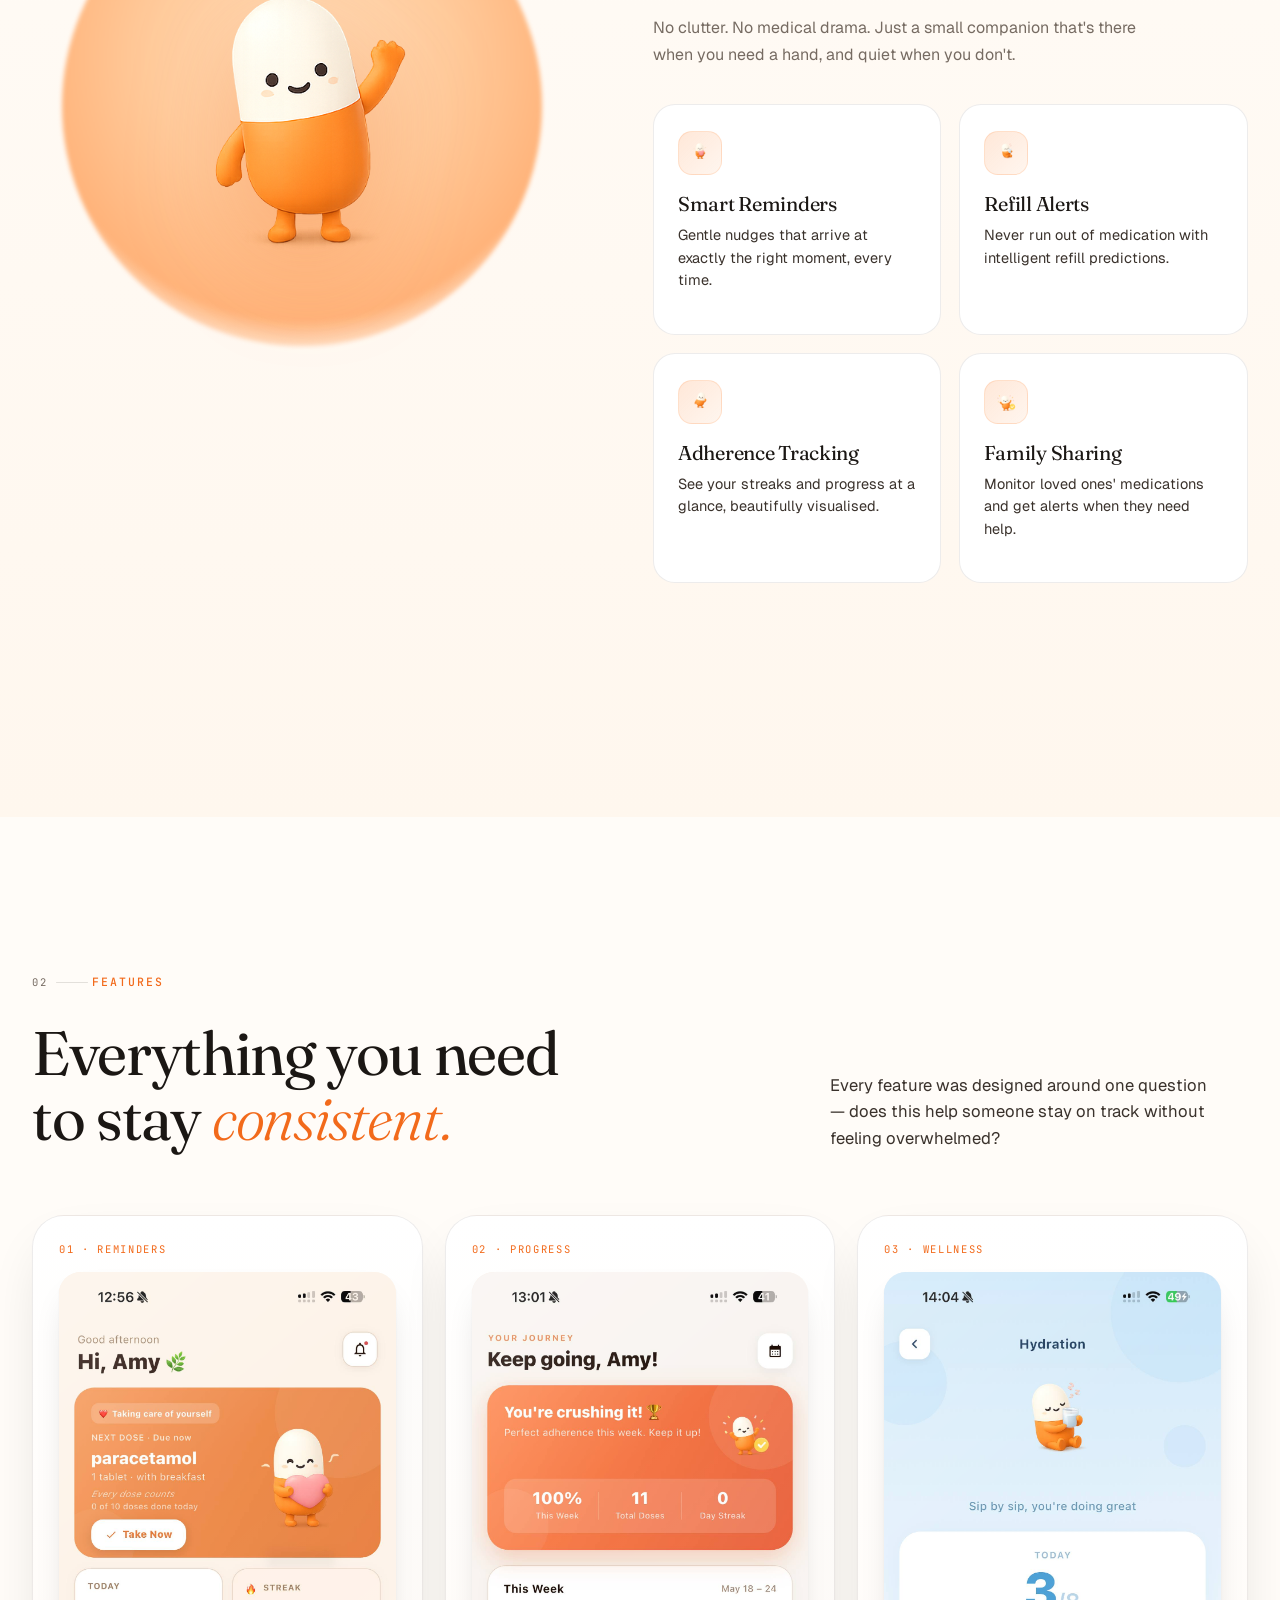
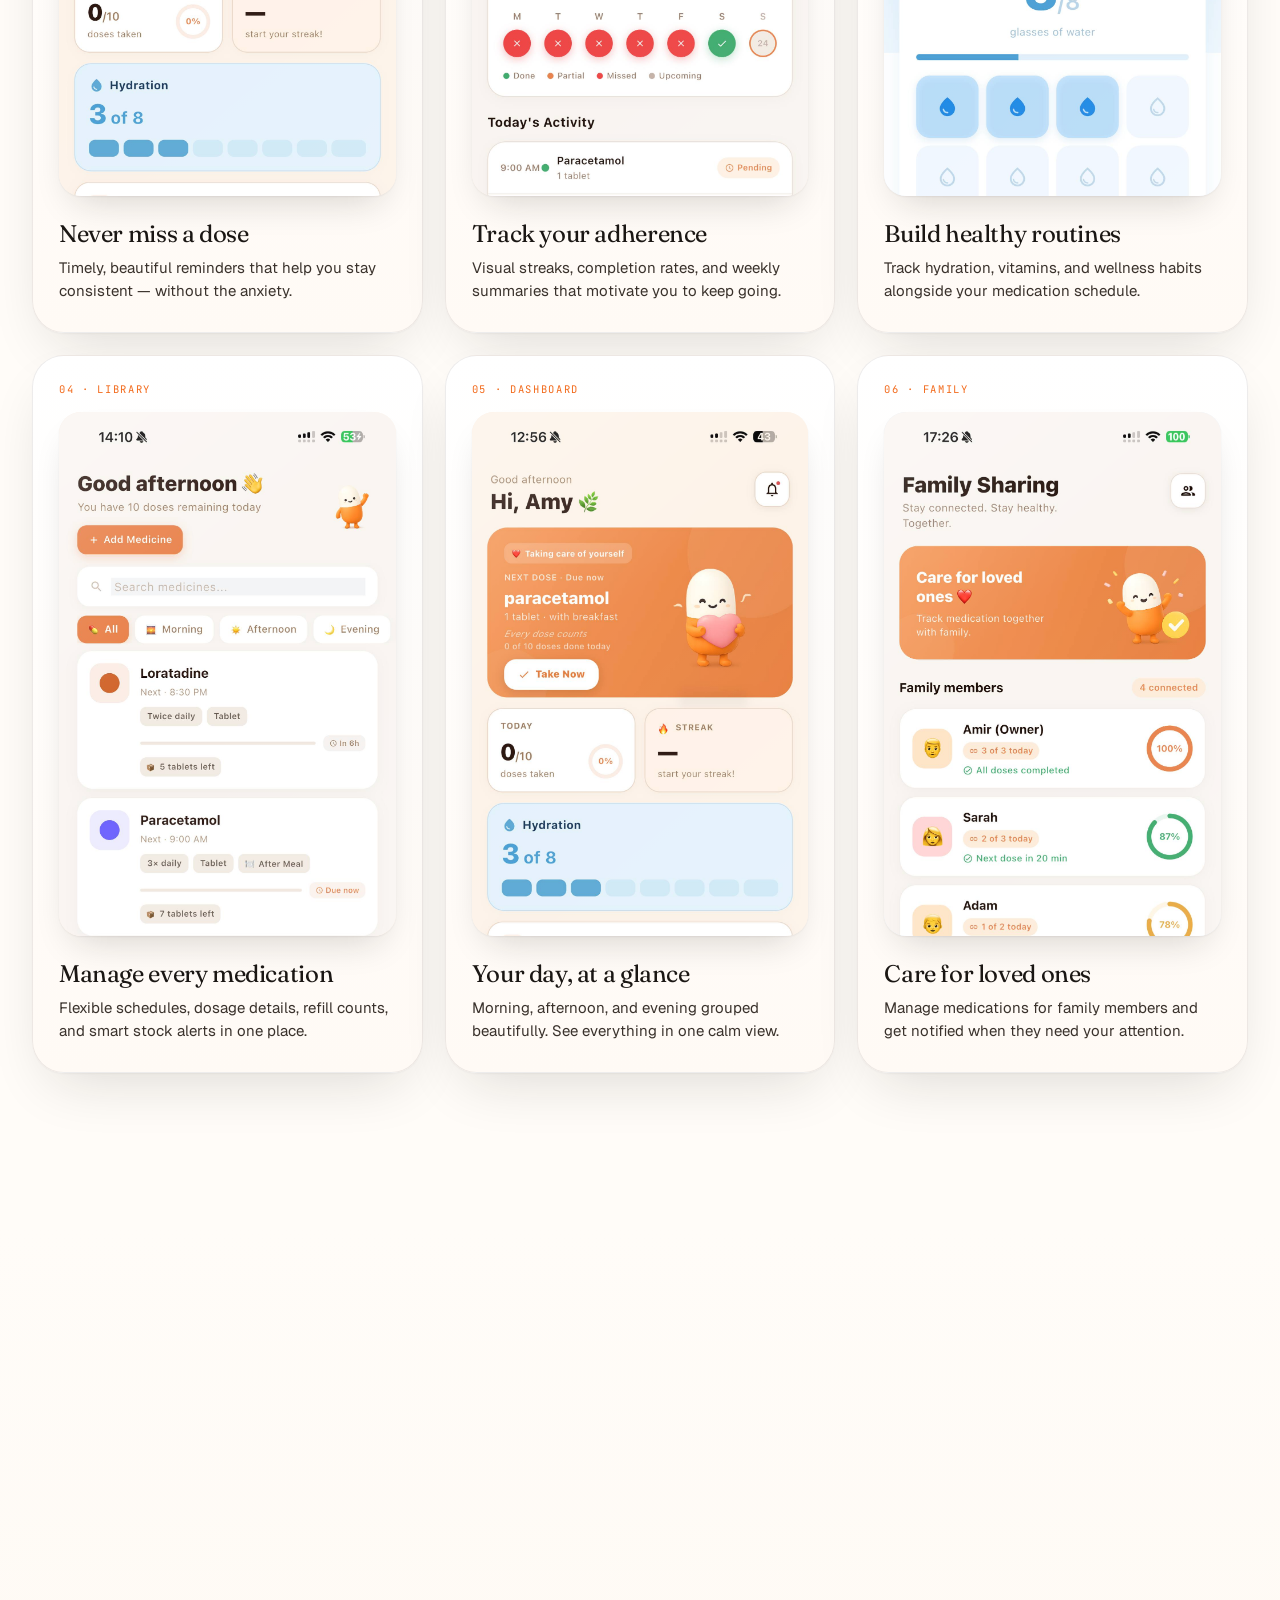
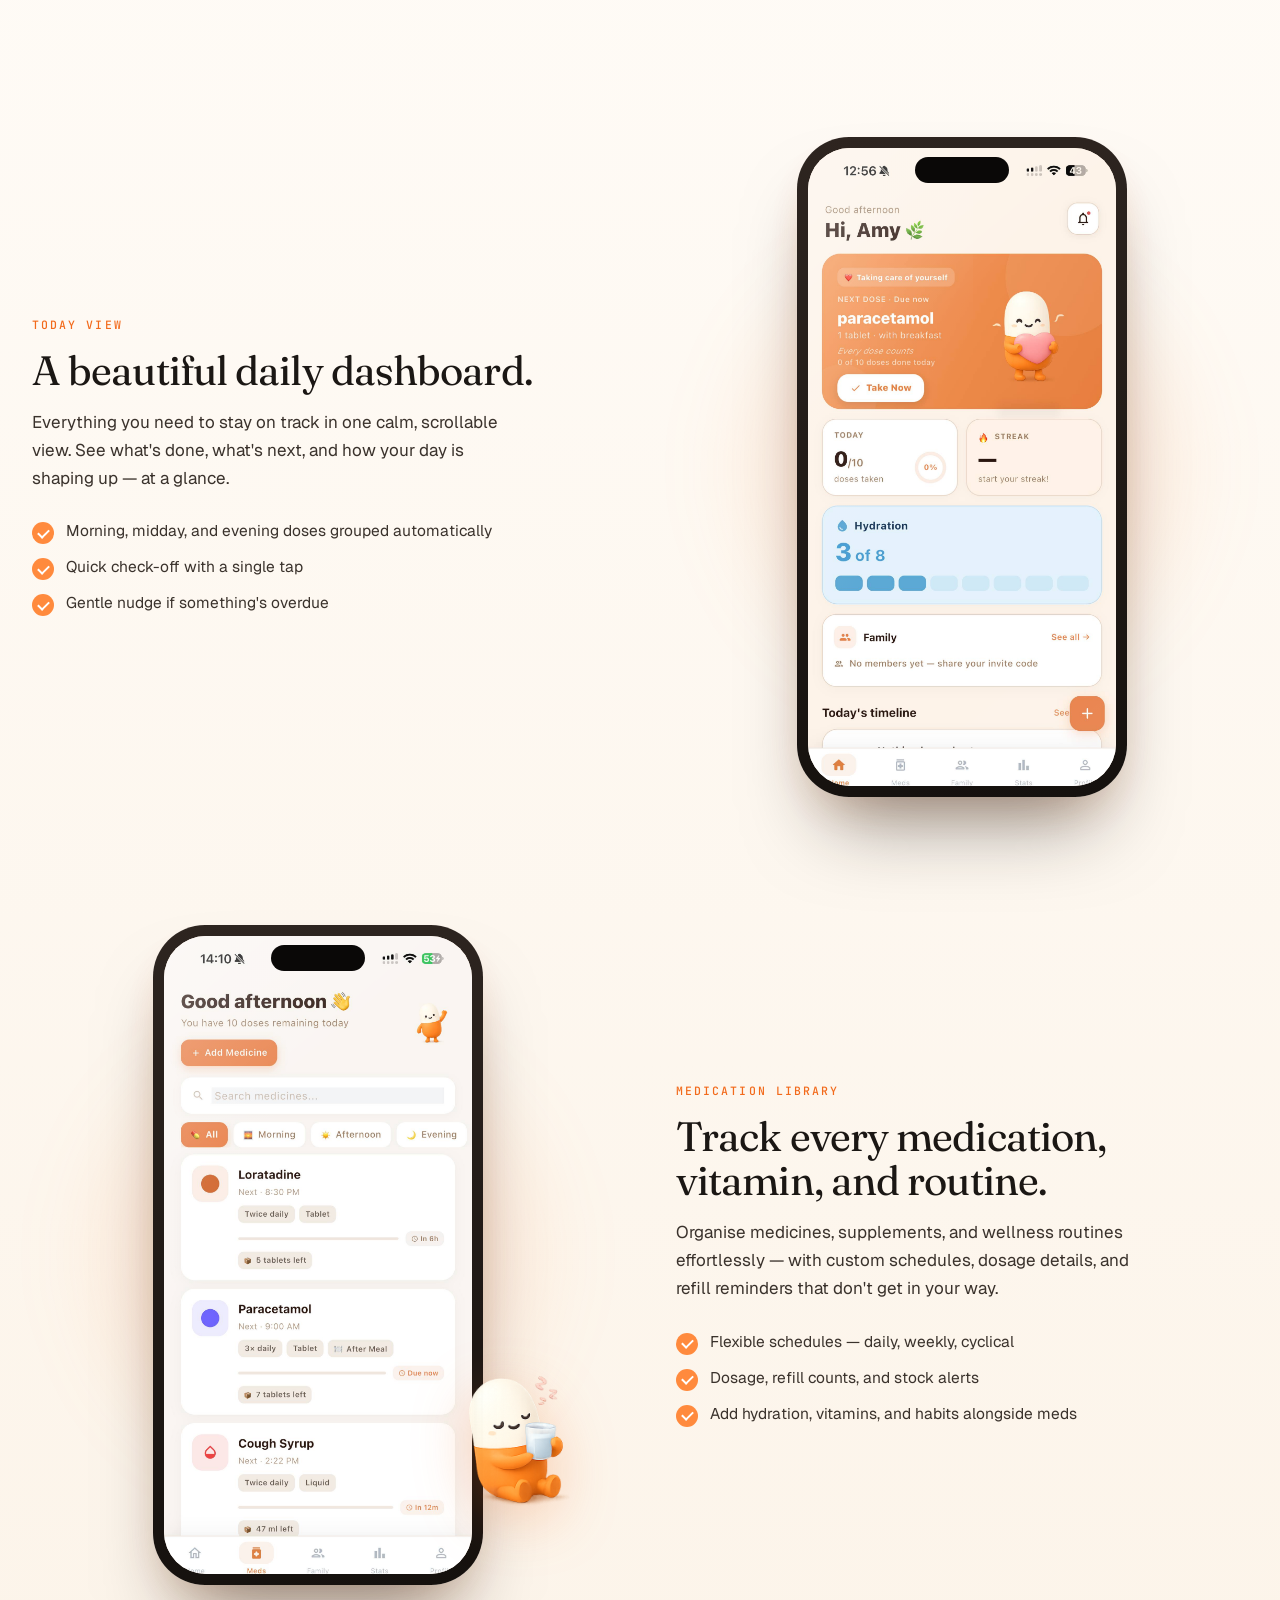
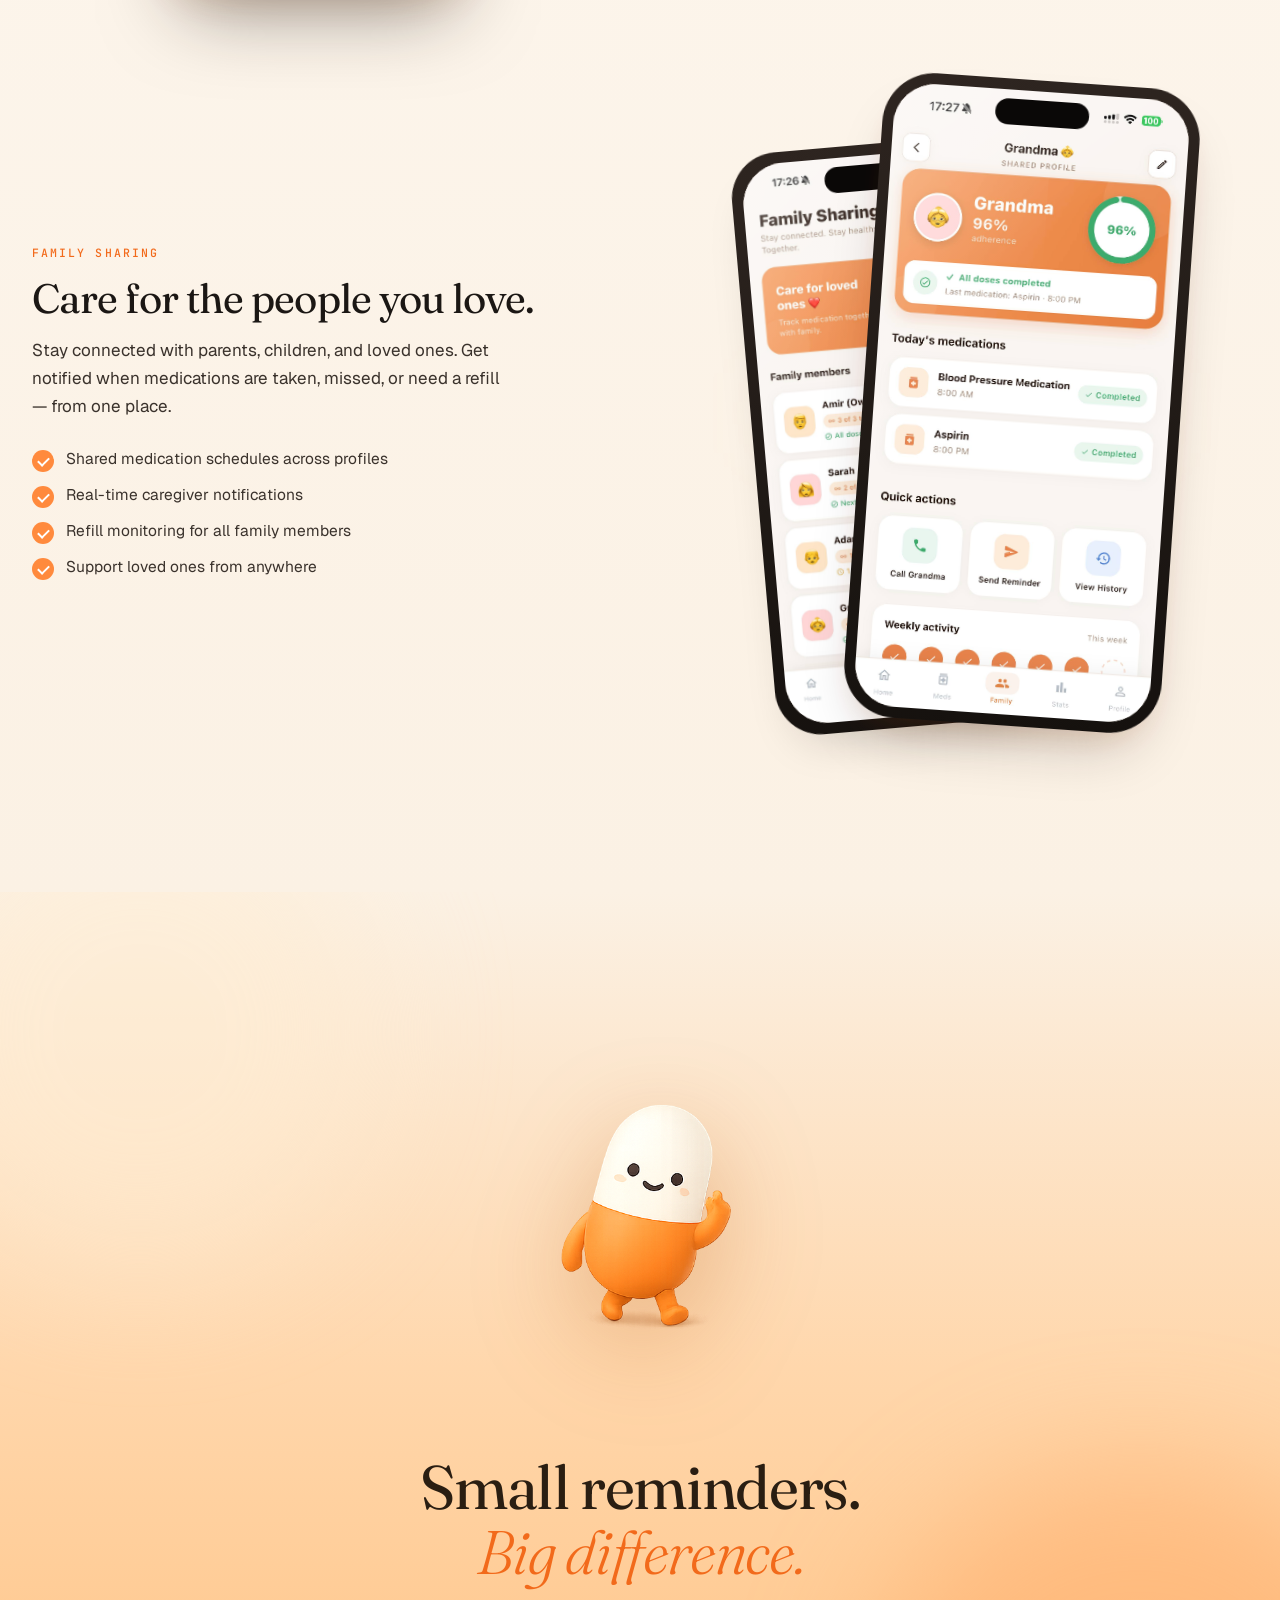
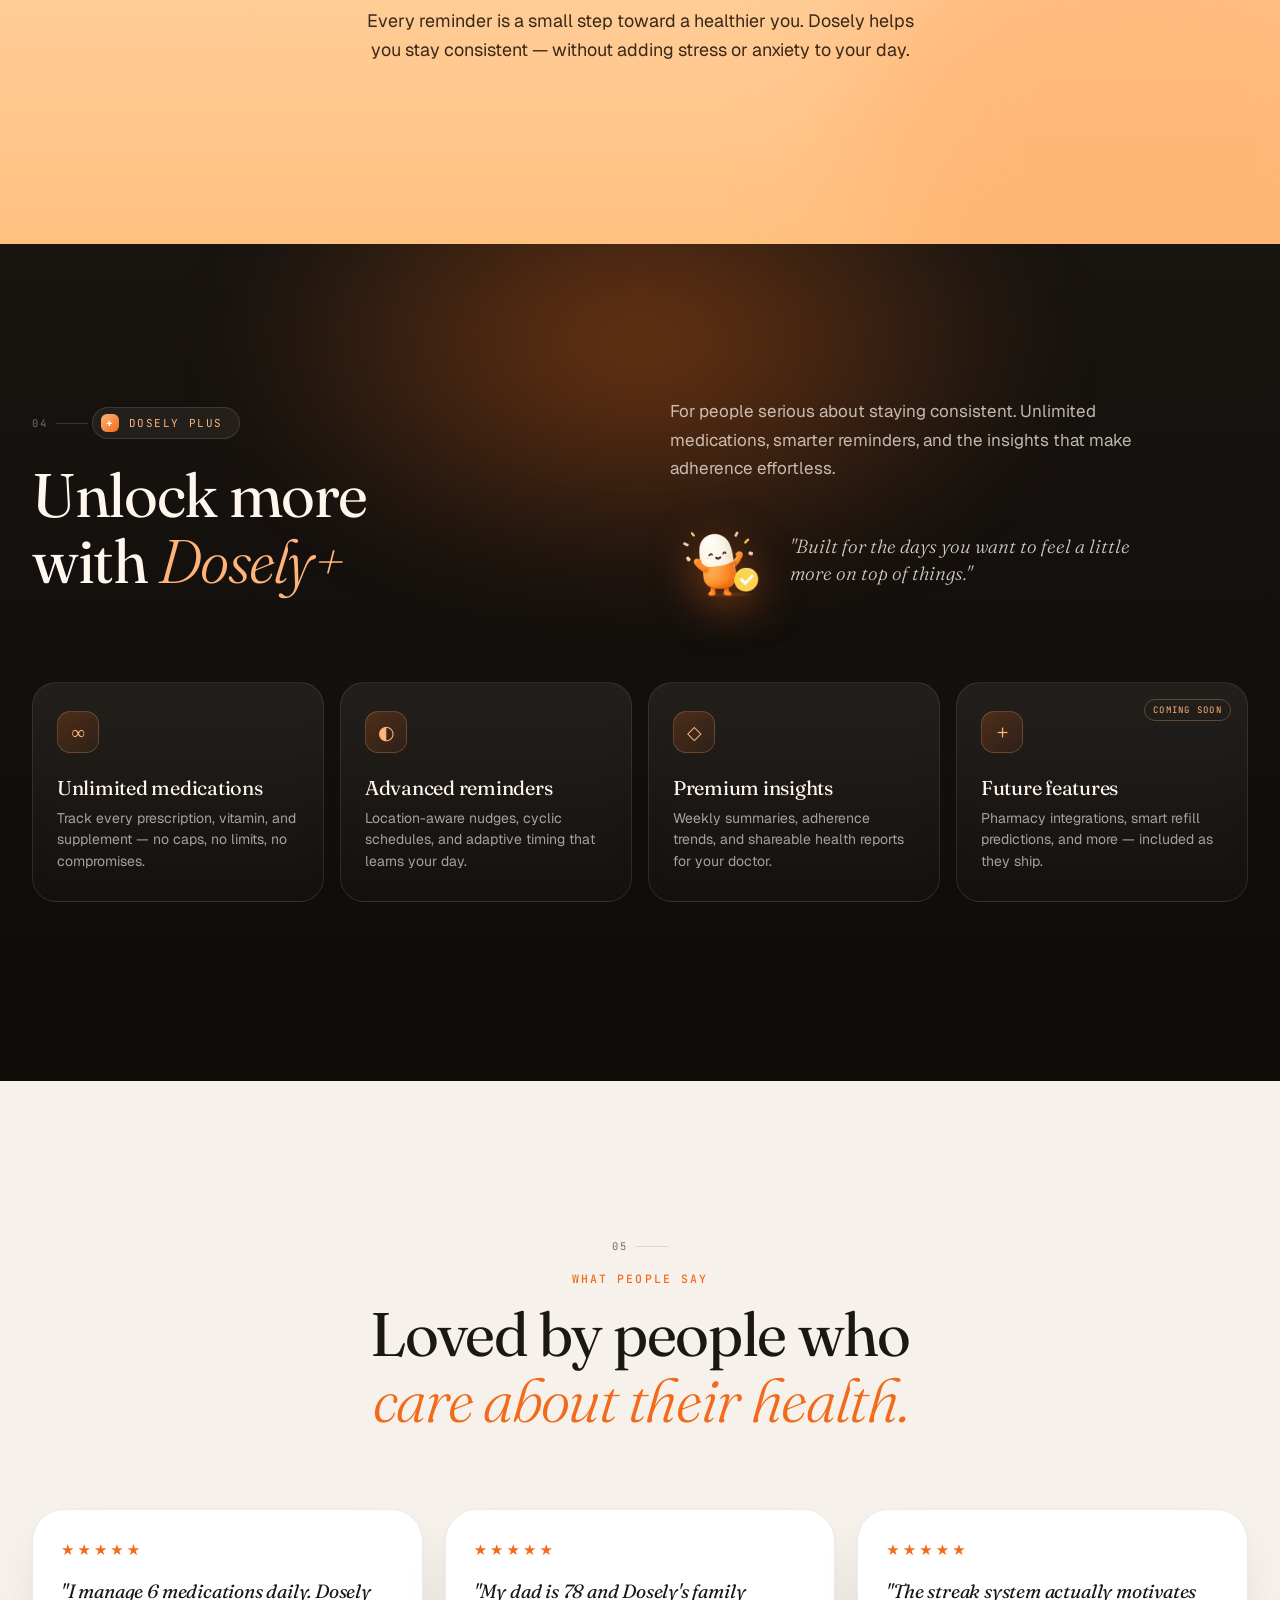
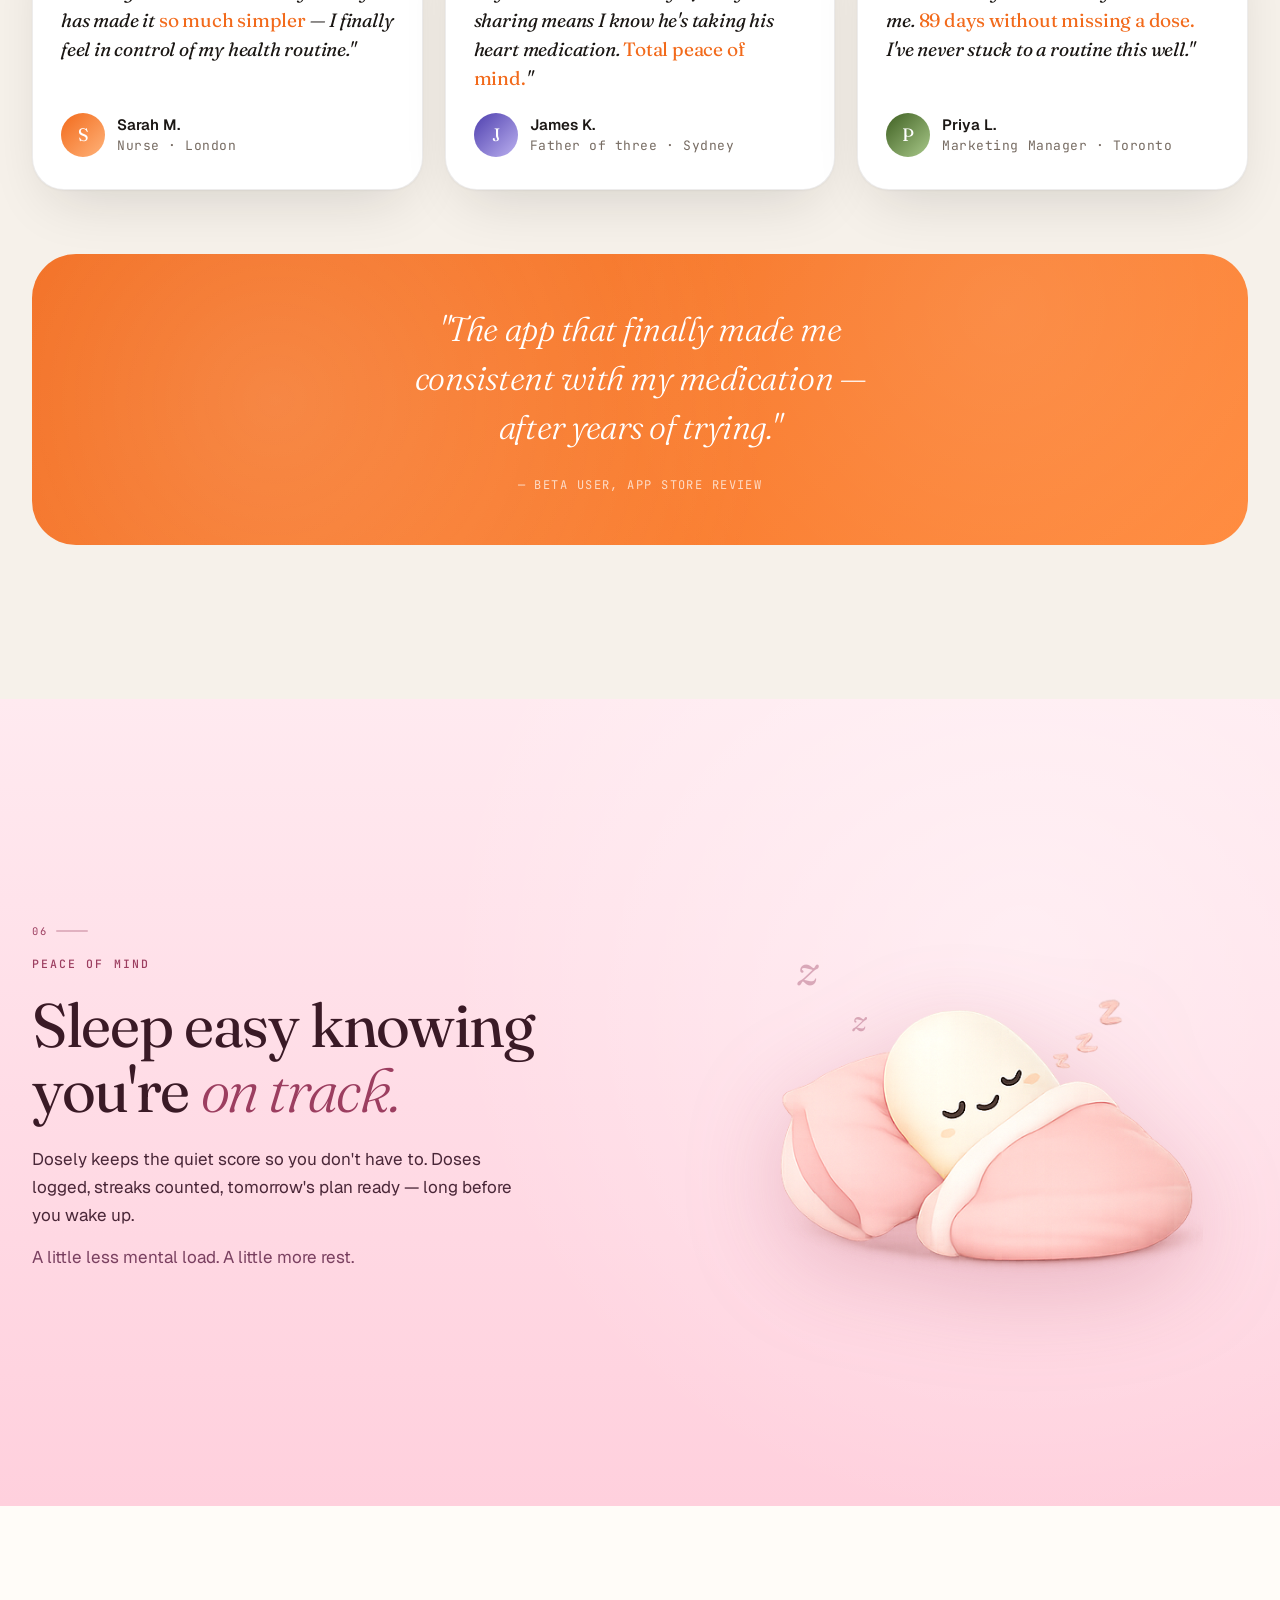
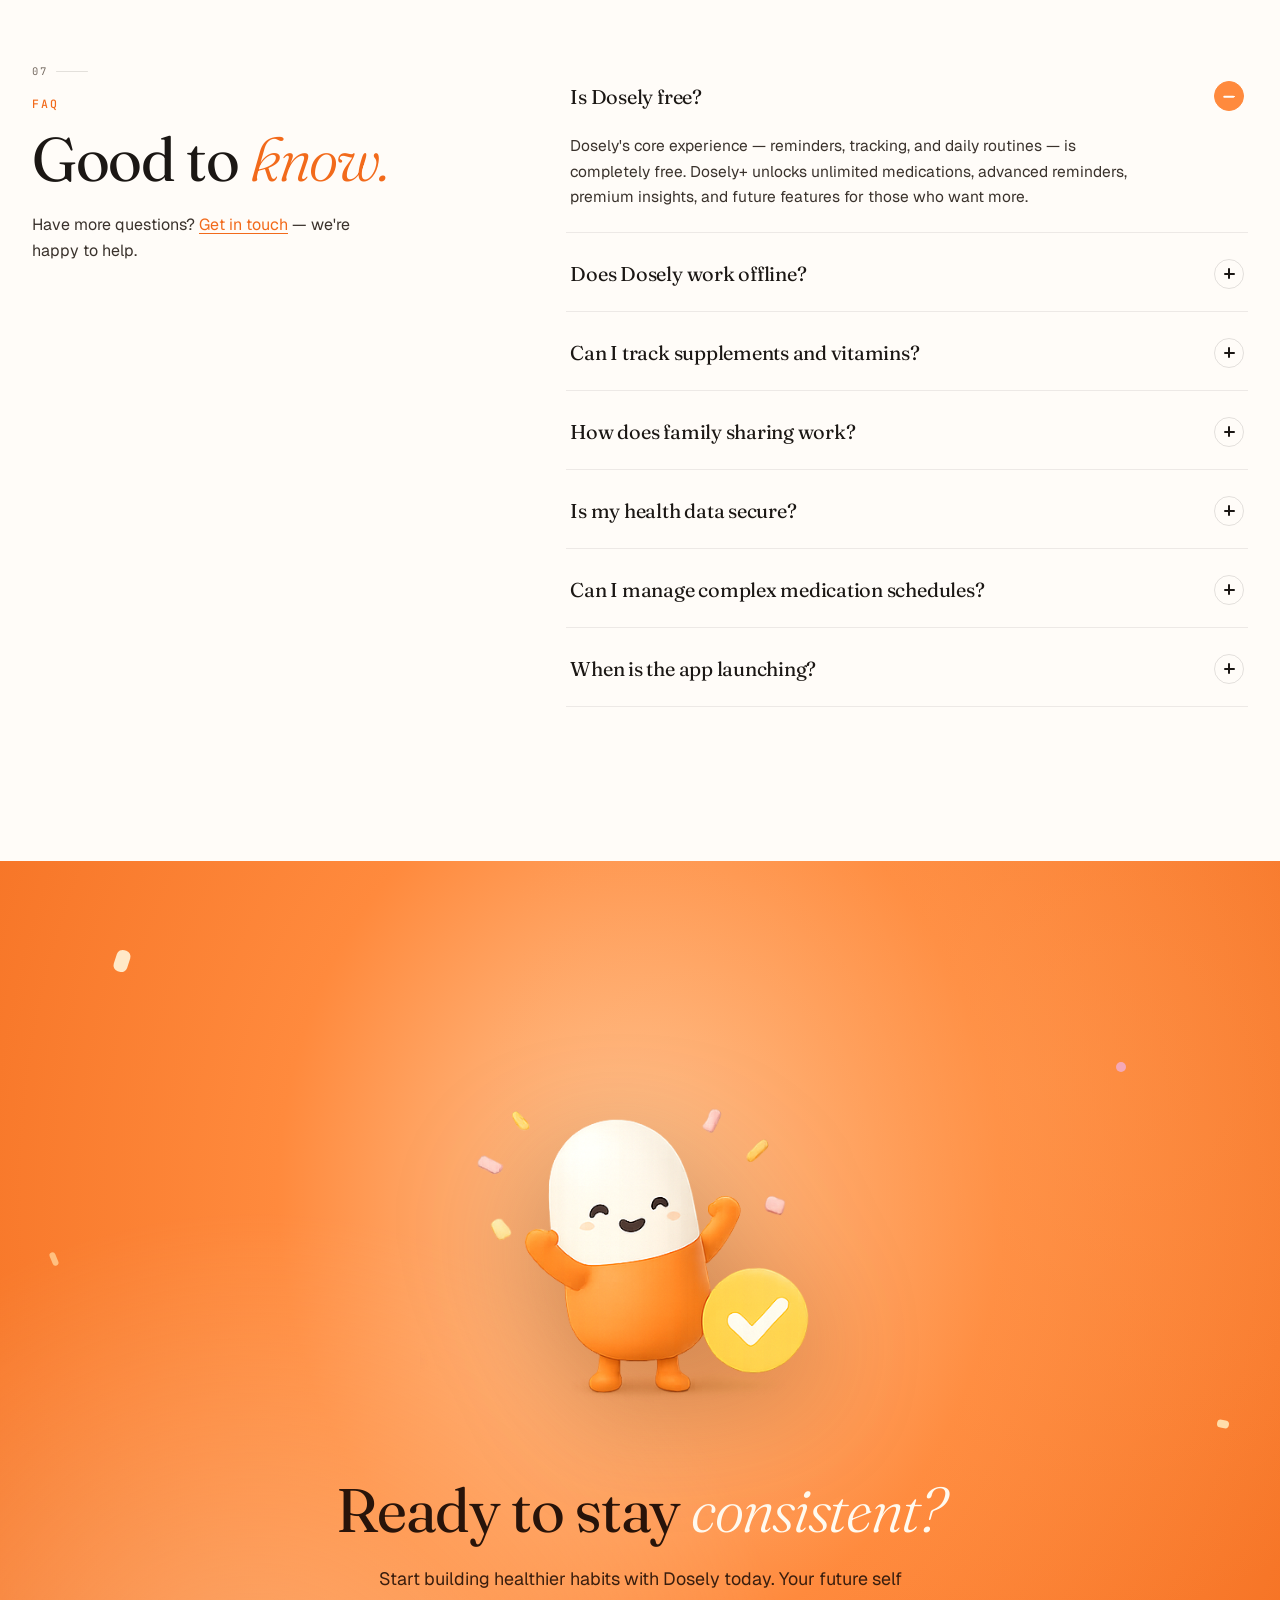
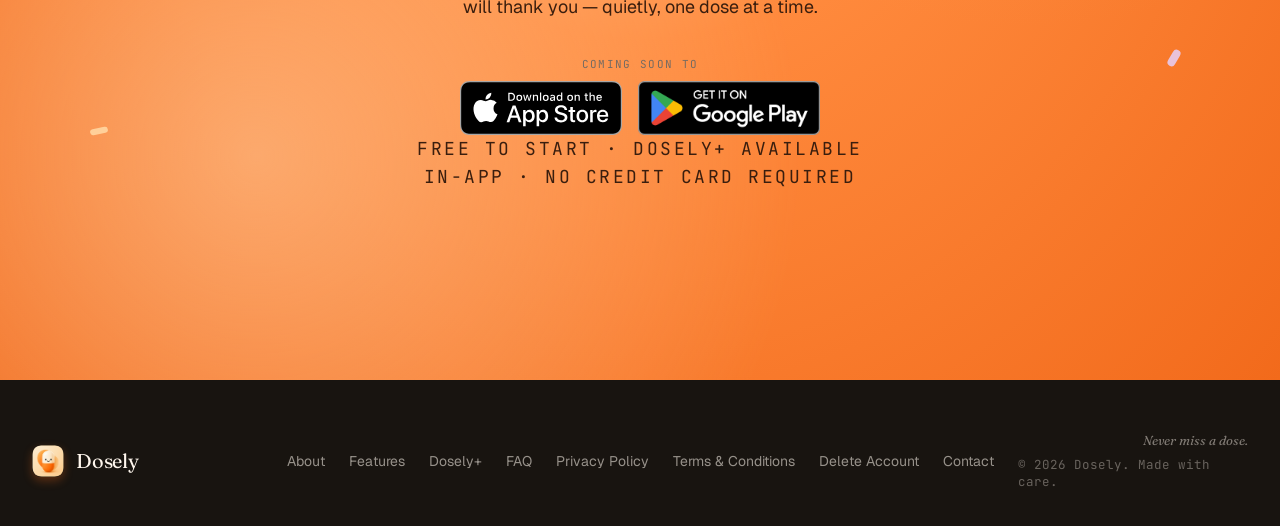
==== commit c1d9dd86: "Add auto-hide nav and compact nav width on mobile Nav now hides when scrolling down and reveals on s" ====
--- a/index.html
+++ b/index.html
@@ -723,6 +723,19 @@
 /* ——— Store badges — slightly smaller on very small screens ——— */
 @media(max-width:480px){
   .store-badge img{height:46px}
+}
+
+/* ——— Nav: smooth transition for auto-hide on scroll ——— */
+.nav{transition:transform 0.38s cubic-bezier(0.2,0.8,0.2,1)}
+.nav.nav-hidden{transform:translateY(-90px)}
+
+/* ——— Nav: more compact on 430px viewports (logo + CTA + hamburger) ——— */
+@media(max-width:460px){
+  .nav{padding:0 10px}
+  .nav-inner{padding:5px 6px 5px 12px;gap:4px}
+  .brand{font-size:14px;gap:7px;padding-right:10px;margin-right:2px}
+  .brand-mark{width:26px;height:26px}
+  .nav .btn-pri{padding:8px 13px;font-size:13px;gap:6px}
 }
 </style>
 </head>
@@ -1327,6 +1340,8 @@
   nav.classList.add('open');
   btn.setAttribute('aria-expanded','true');
   document.body.style.overflow = 'hidden';
+  // Always show pill nav when overlay opens
+  document.querySelector('.nav').classList.remove('nav-hidden');
 }
 function closeMobileNav(){
   const nav = document.getElementById('mobileNav');
@@ -1381,6 +1396,39 @@
     }
   },{passive:true});
 })();
+
+// Auto-hide nav on scroll down — reveal on scroll up (premium landing page behaviour)
+(function(){
+  const nav = document.querySelector('.nav');
+  let lastY = window.scrollY;
+  let hidden = false;
+  let ticking = false;
+
+  function update(){
+    const y = window.scrollY;
+    const mobileMenuOpen = document.getElementById('mobileNav').classList.contains('open');
+    if(mobileMenuOpen){ ticking = false; return; }
+
+    if(y < 80){
+      // At top of page — always visible
+      if(hidden){ nav.classList.remove('nav-hidden'); hidden = false; }
+    } else if(y > lastY + 3 && !hidden){
+      // Scrolling down — hide
+      nav.classList.add('nav-hidden');
+      hidden = true;
+    } else if(y < lastY - 3 && hidden){
+      // Scrolling up — reveal
+      nav.classList.remove('nav-hidden');
+      hidden = false;
+    }
+    lastY = y;
+    ticking = false;
+  }
+
+  window.addEventListener('scroll',()=>{
+    if(!ticking){ requestAnimationFrame(update); ticking = true; }
+  },{passive:true});
+})();
 </script>
 </body>
 </html>
